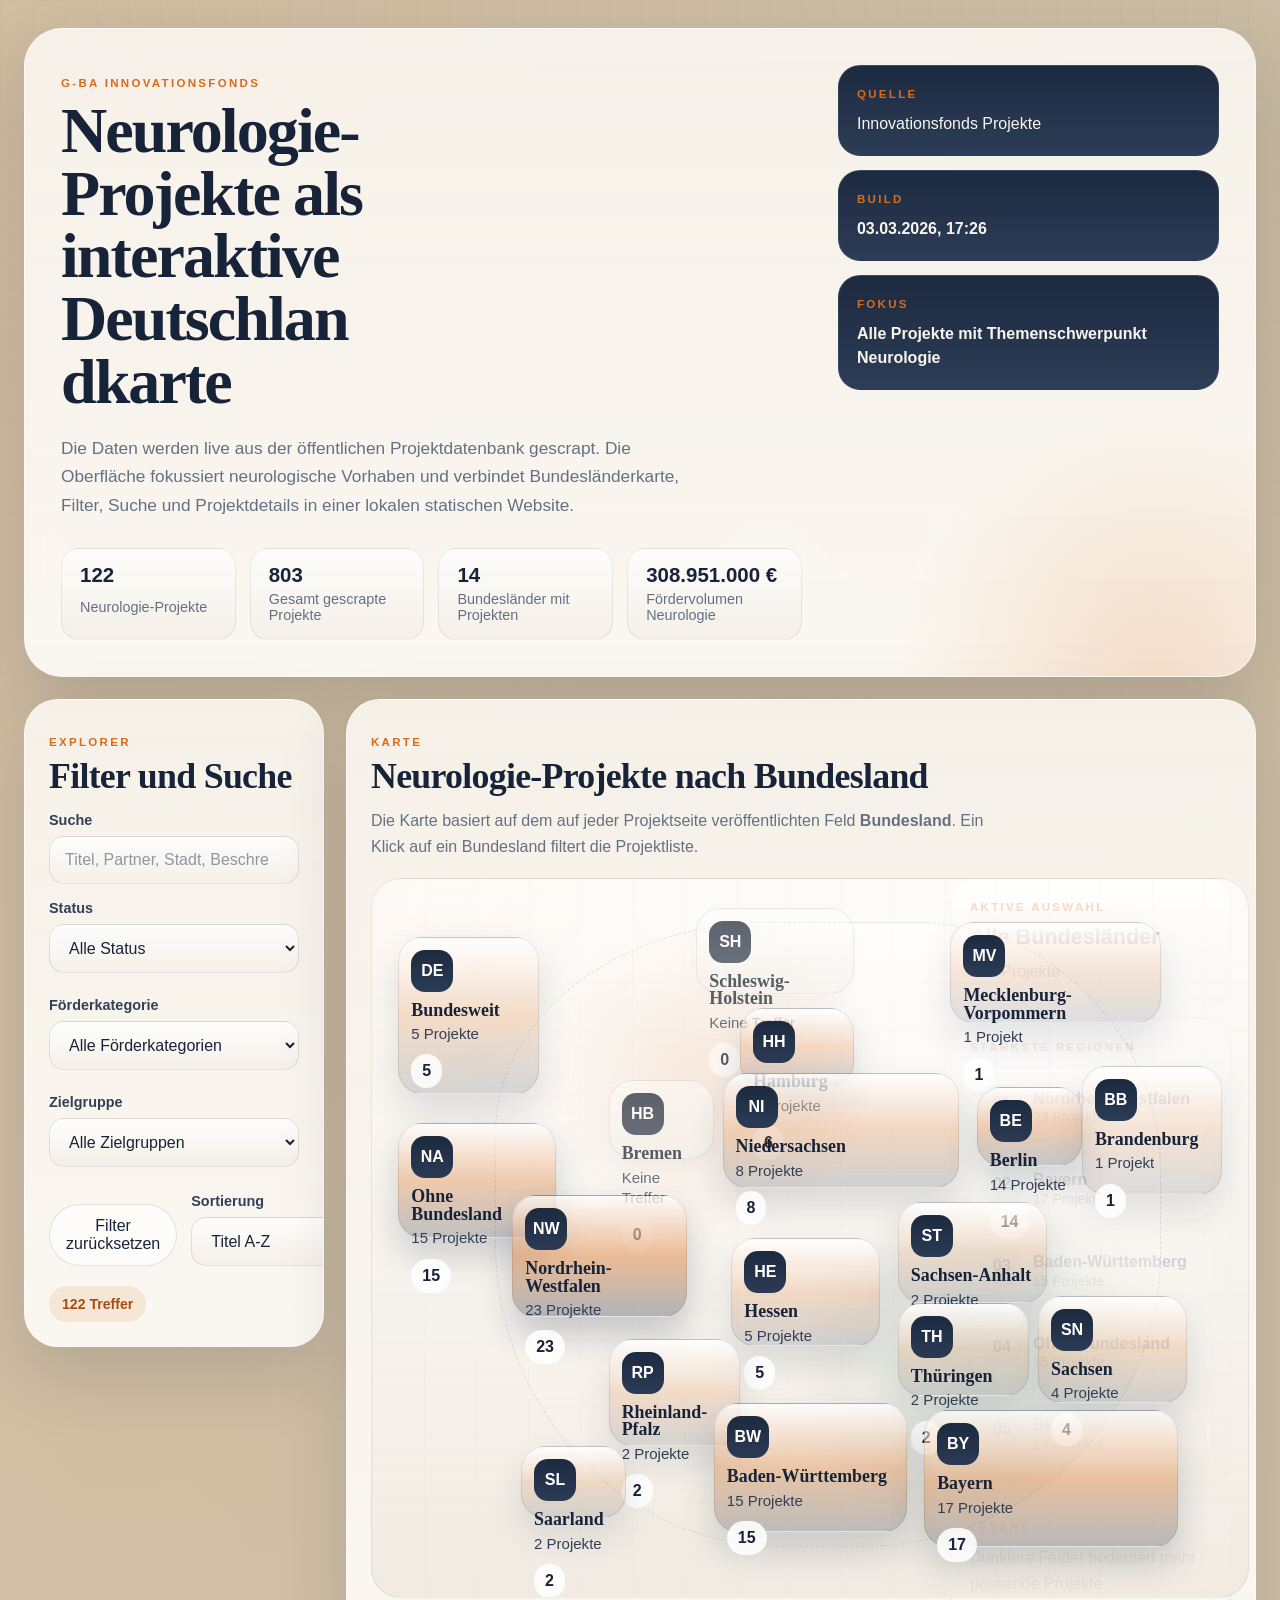
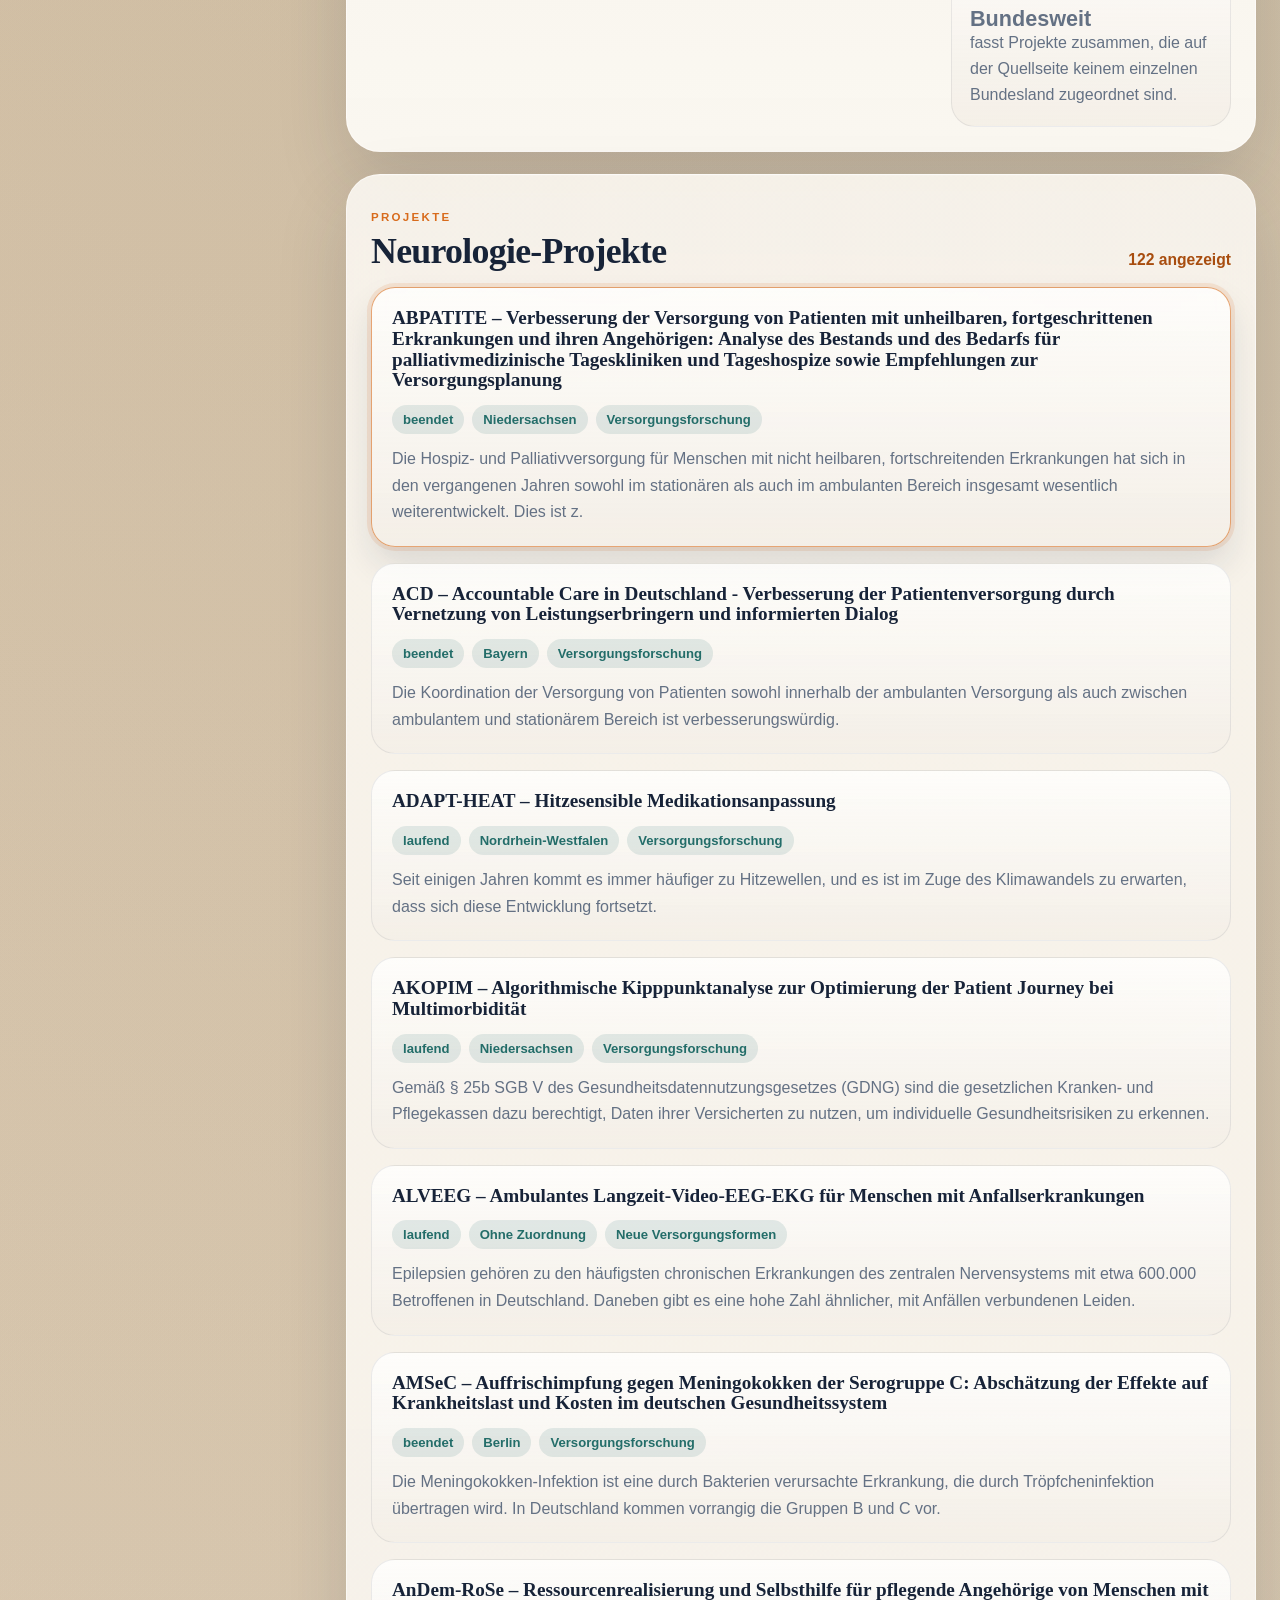
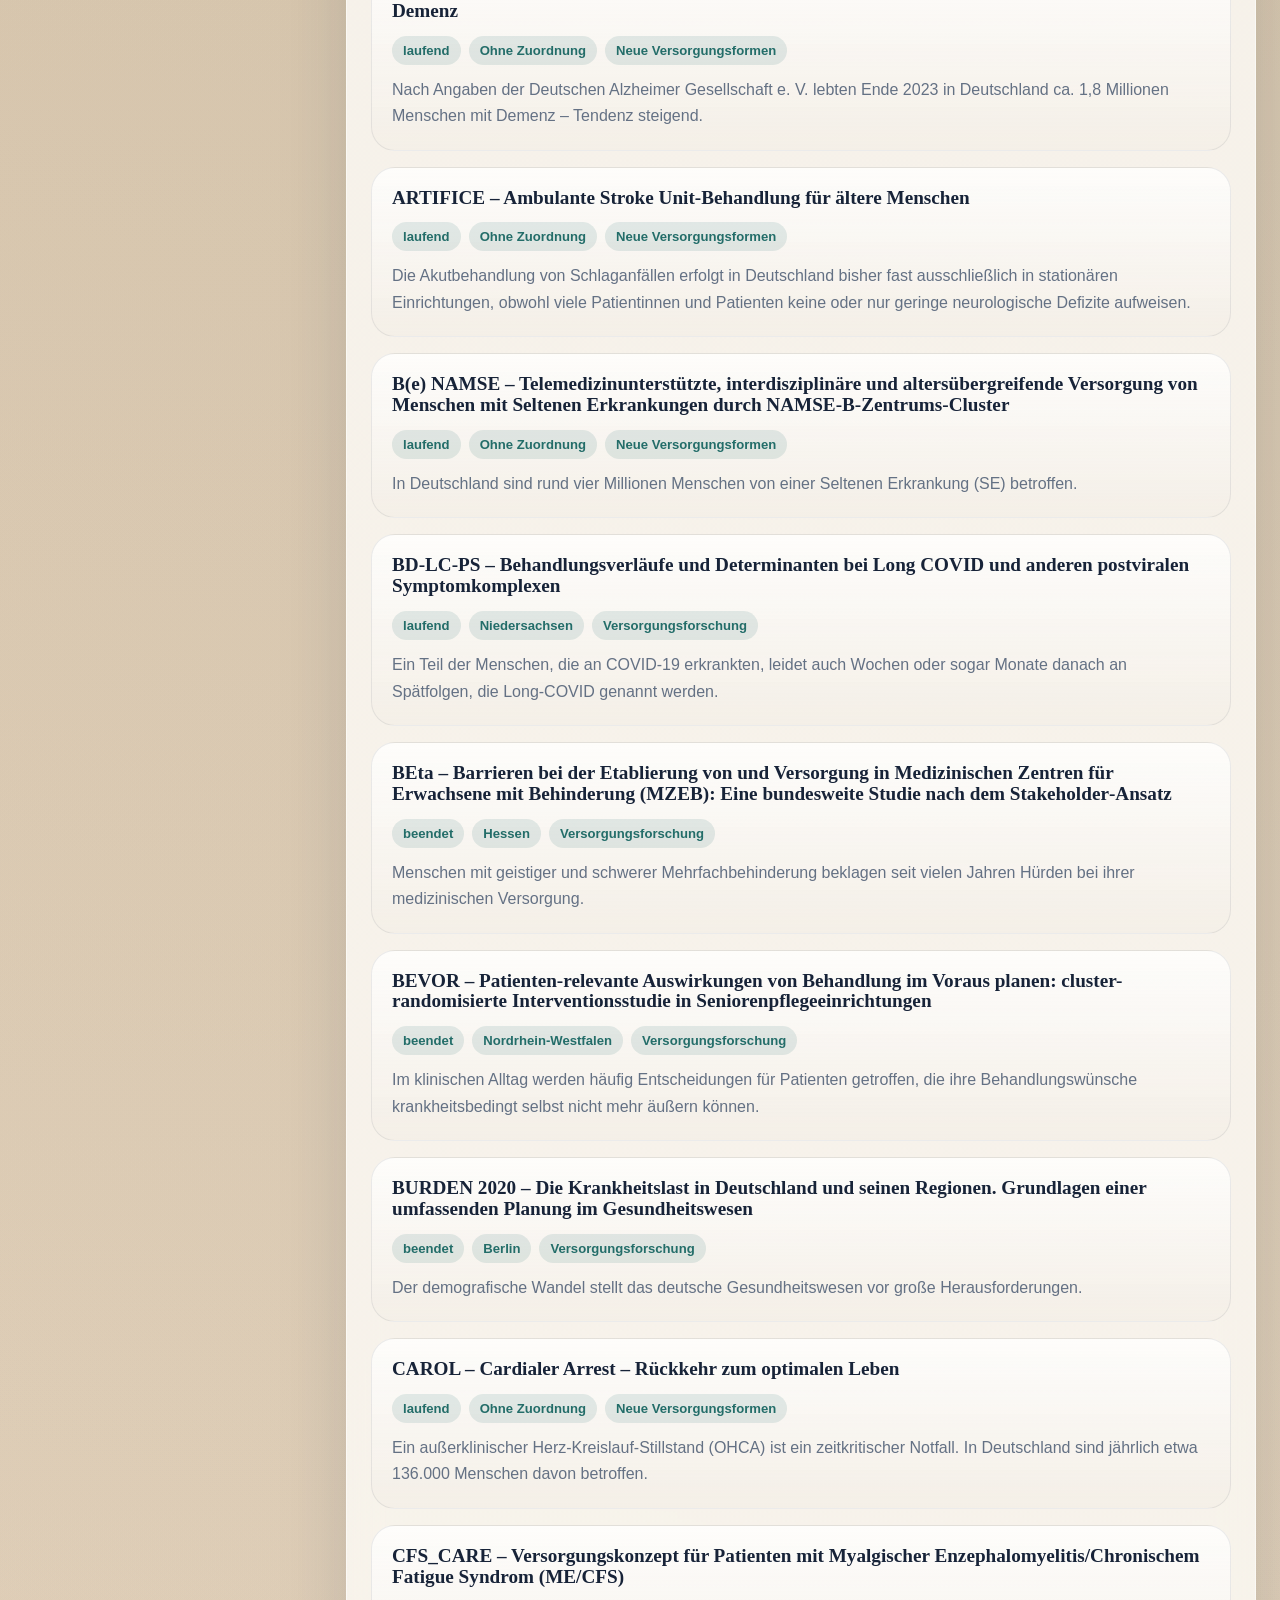
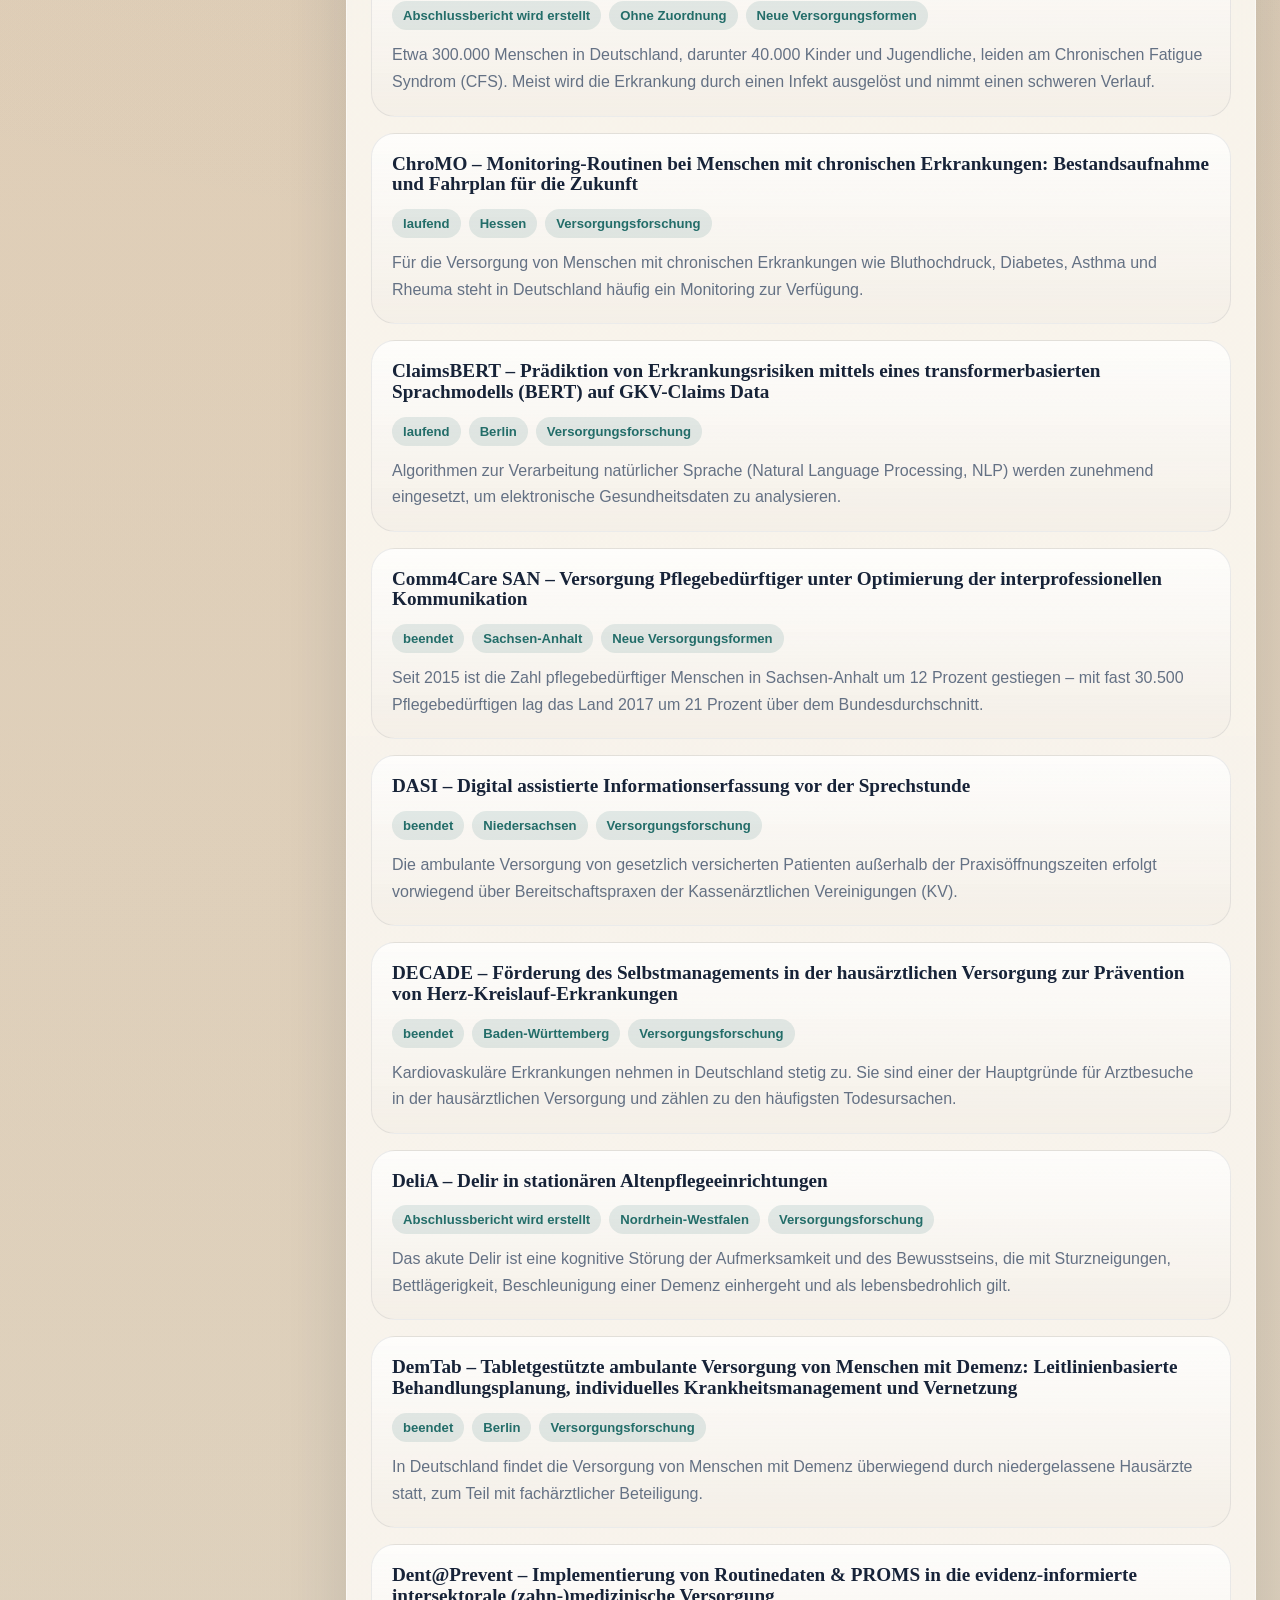
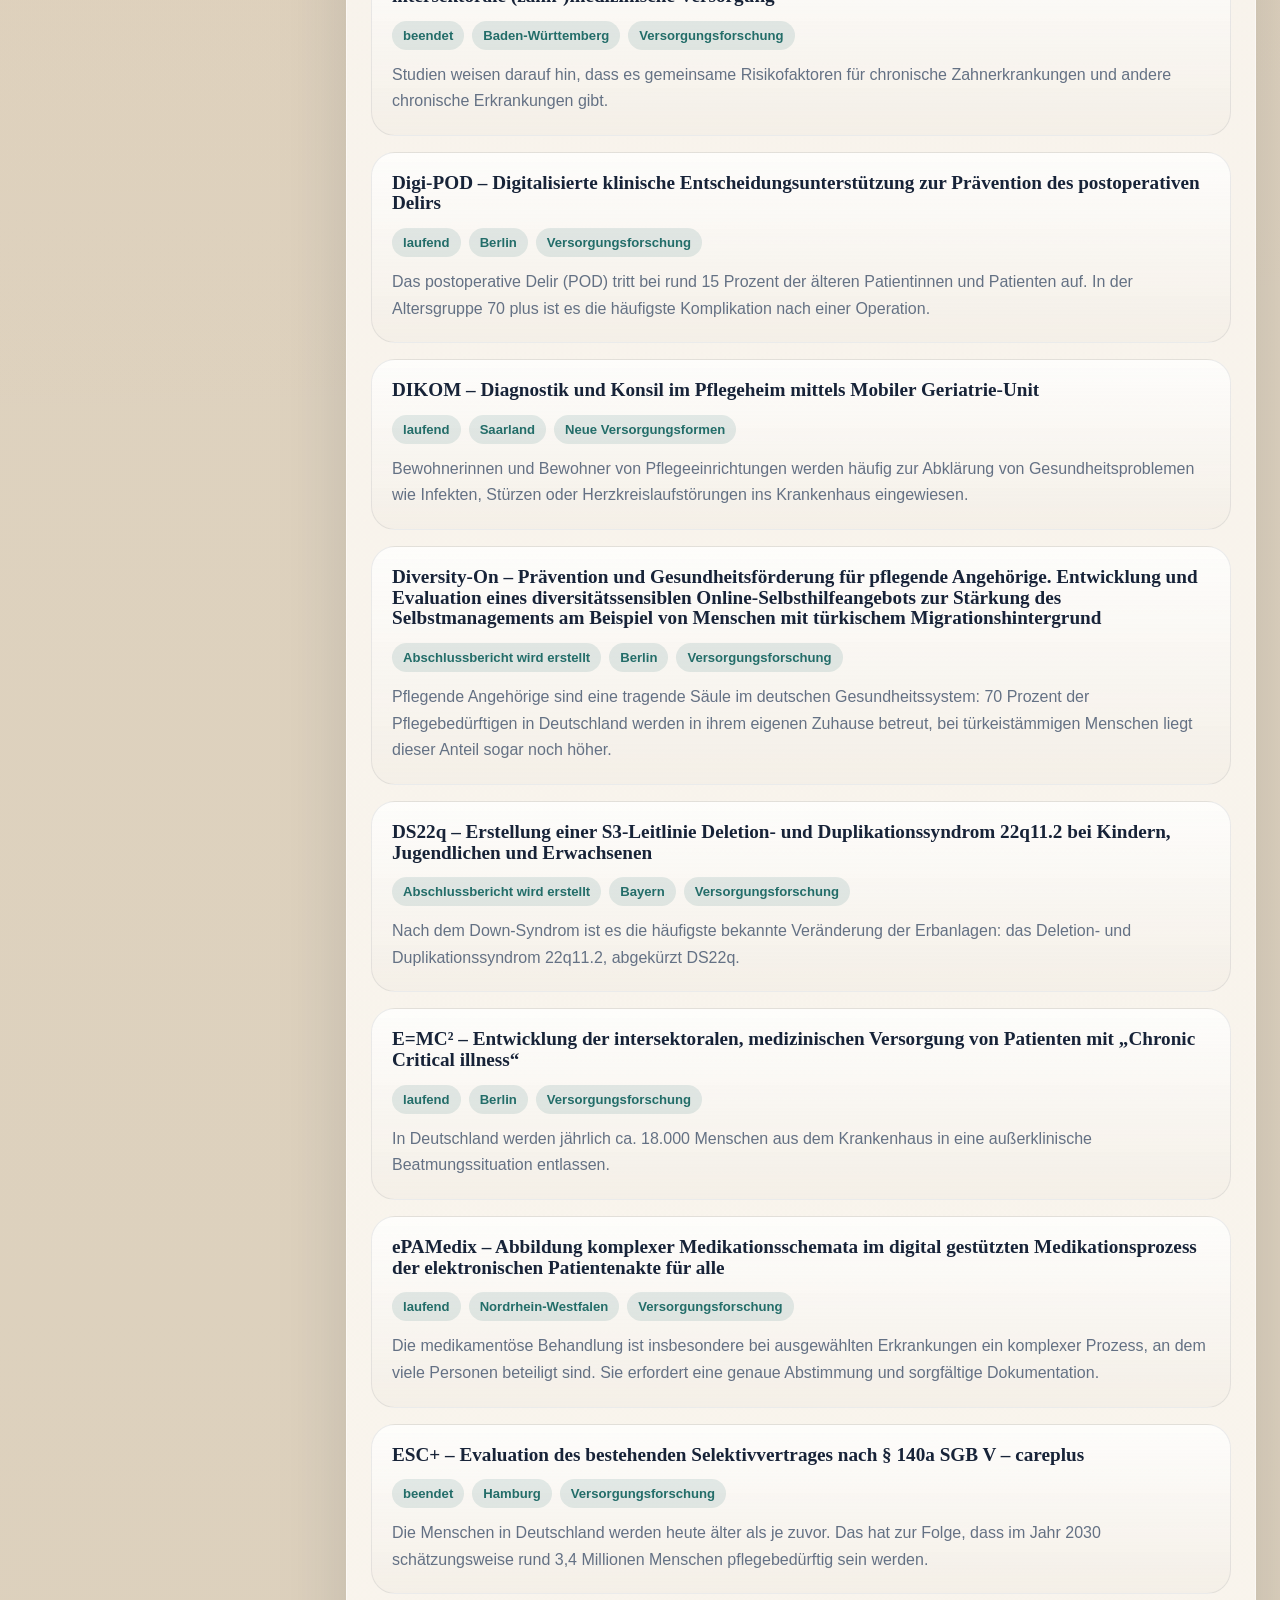
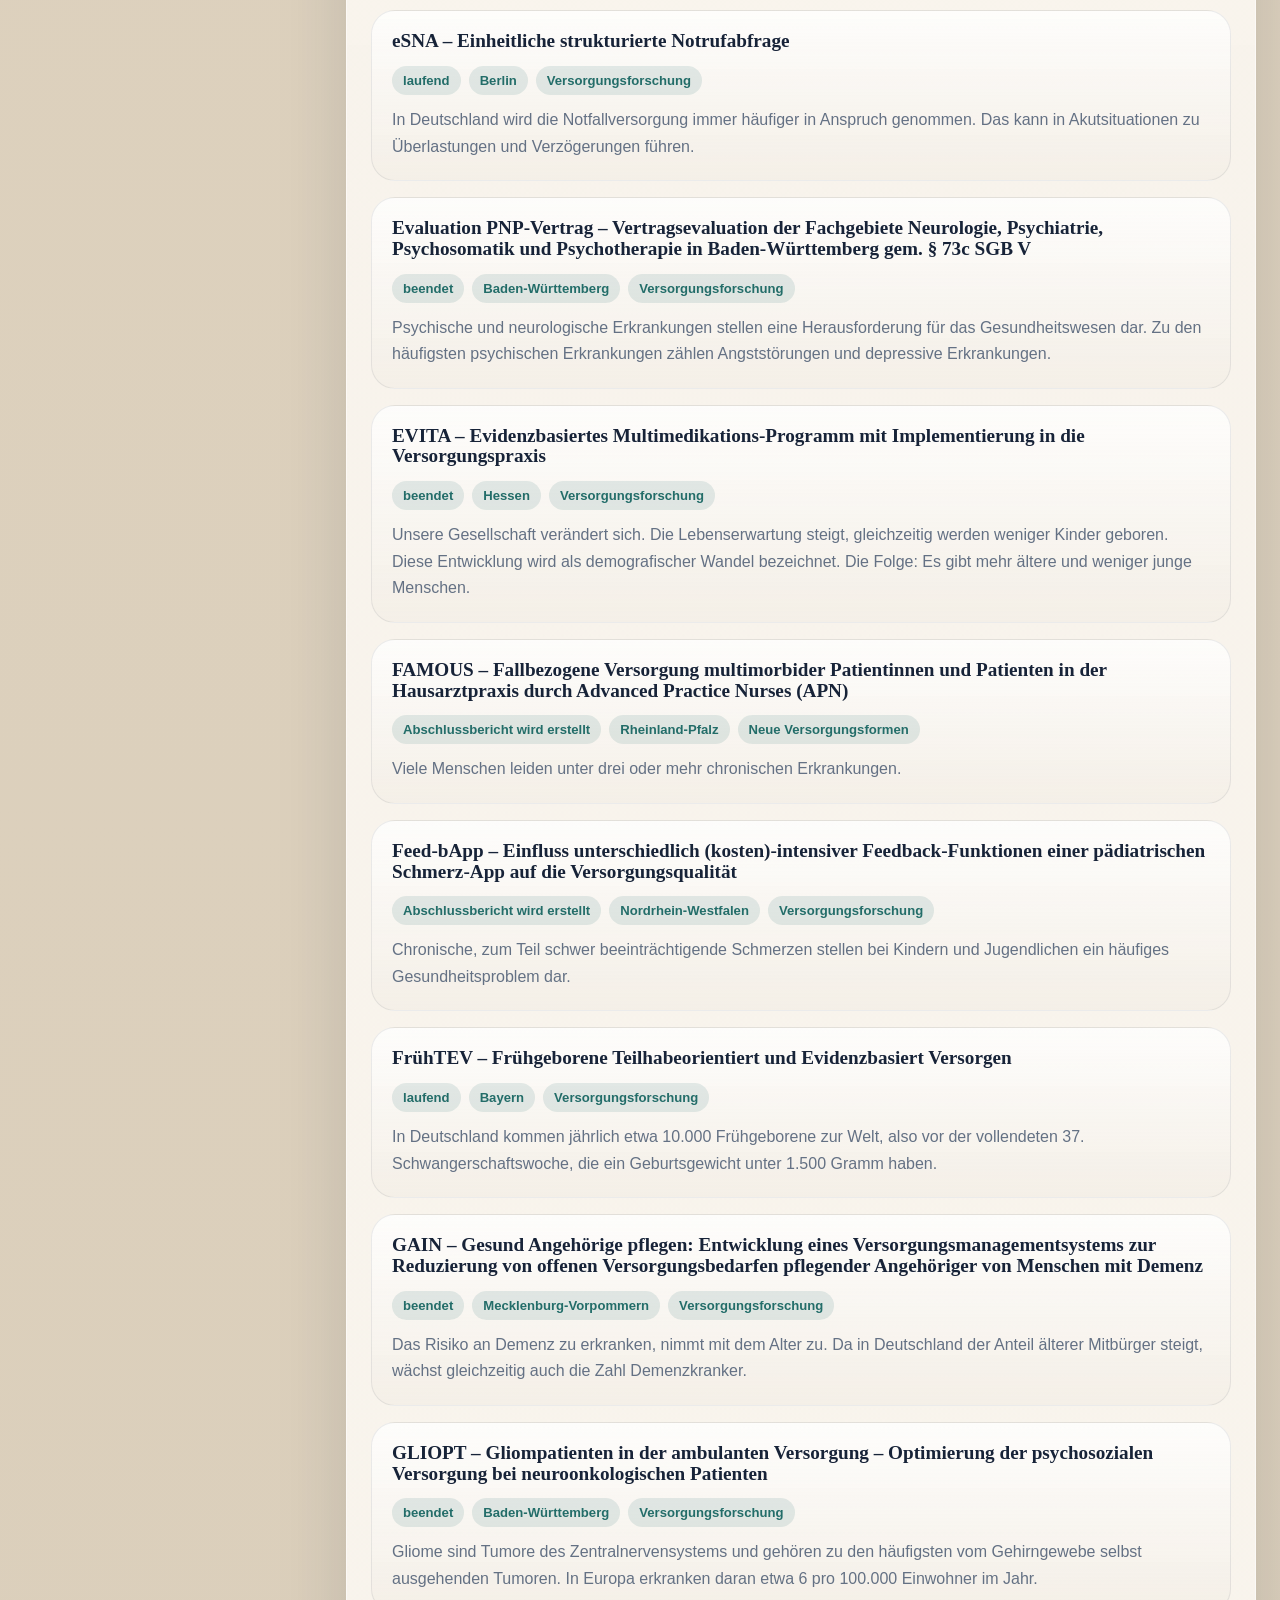
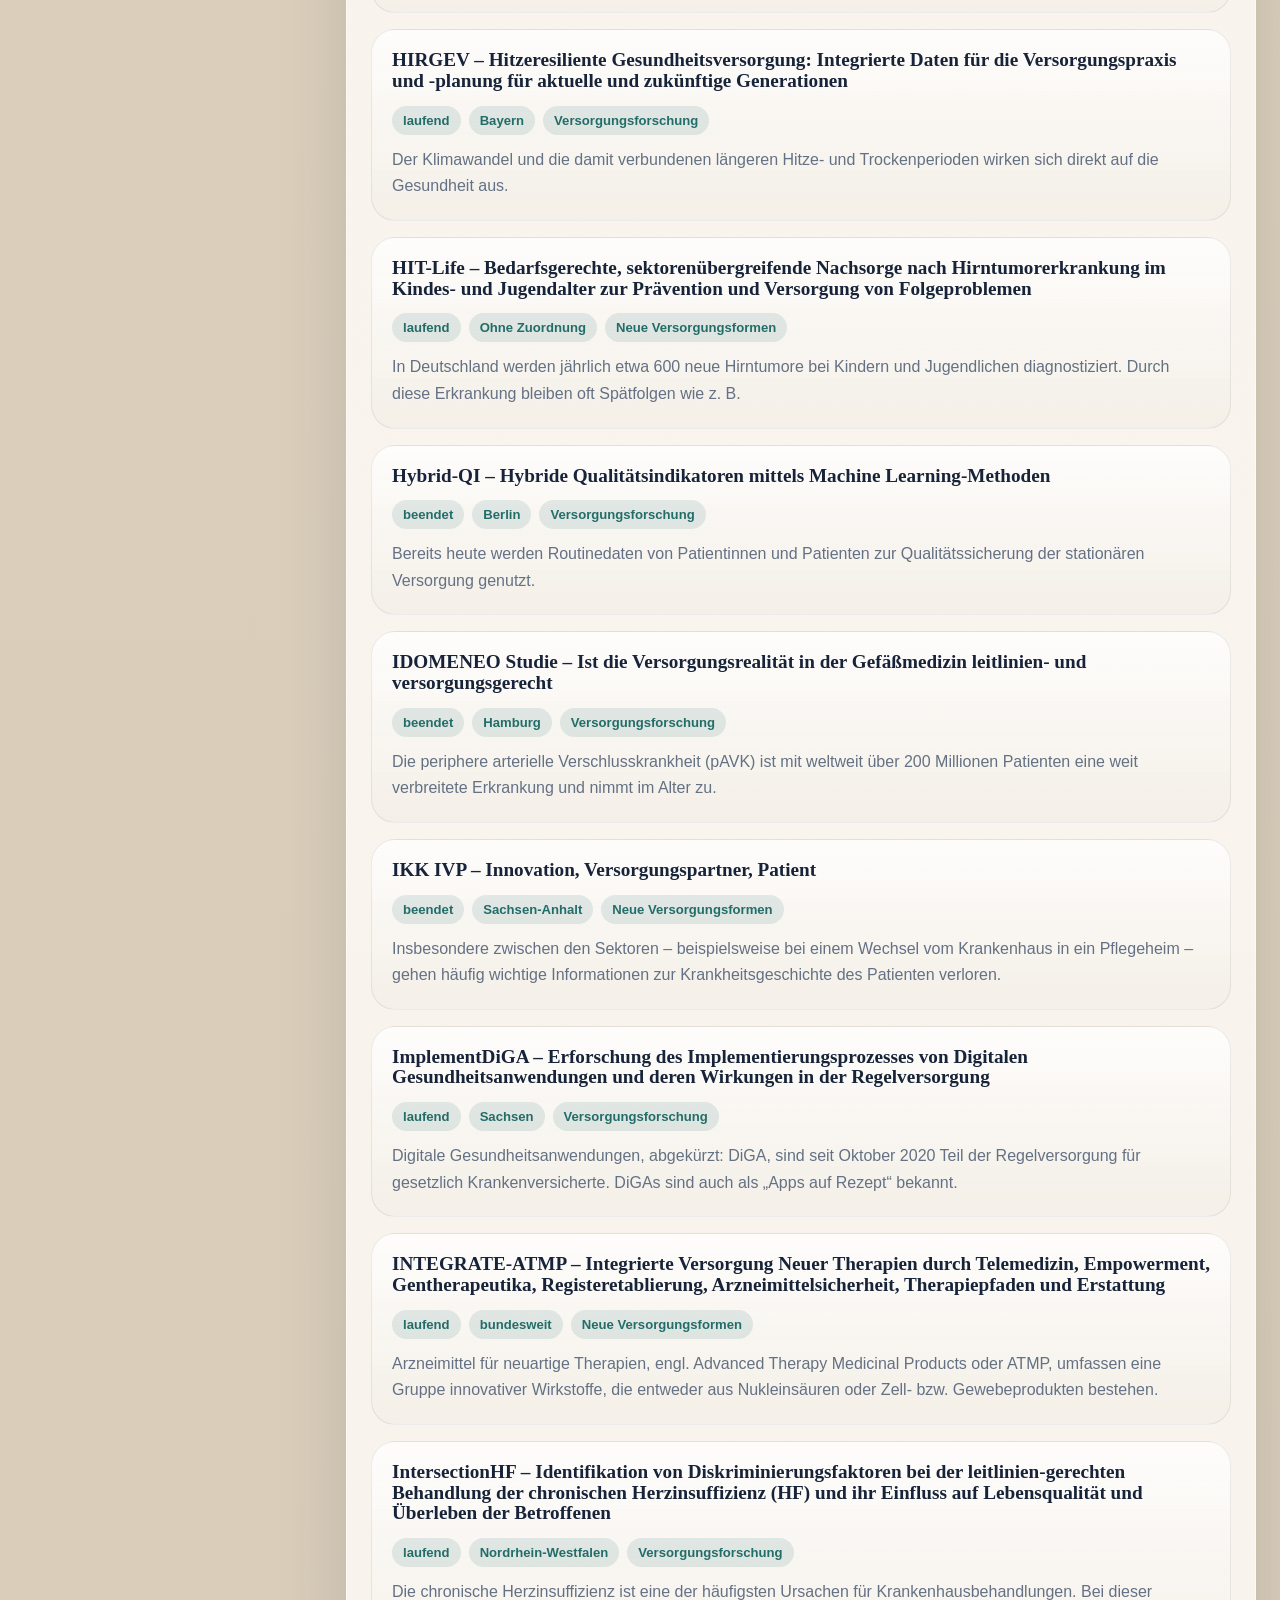
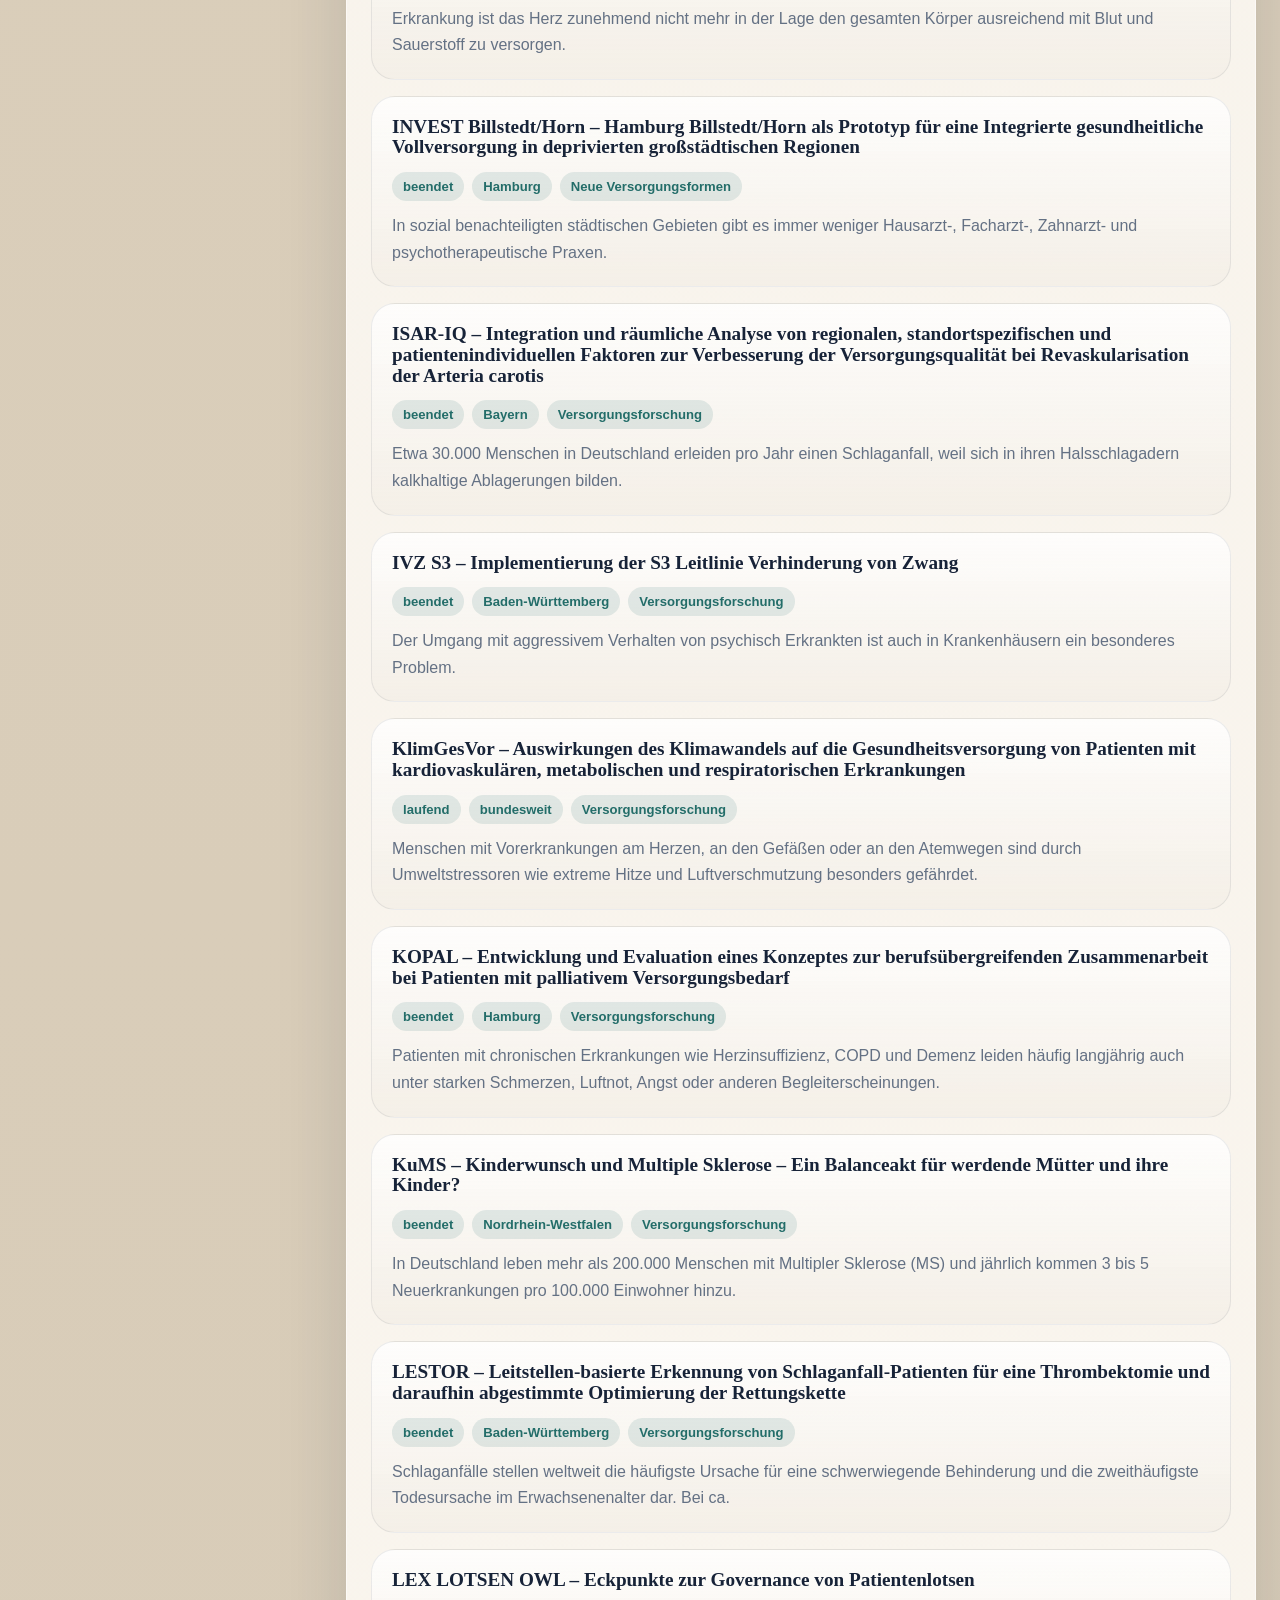
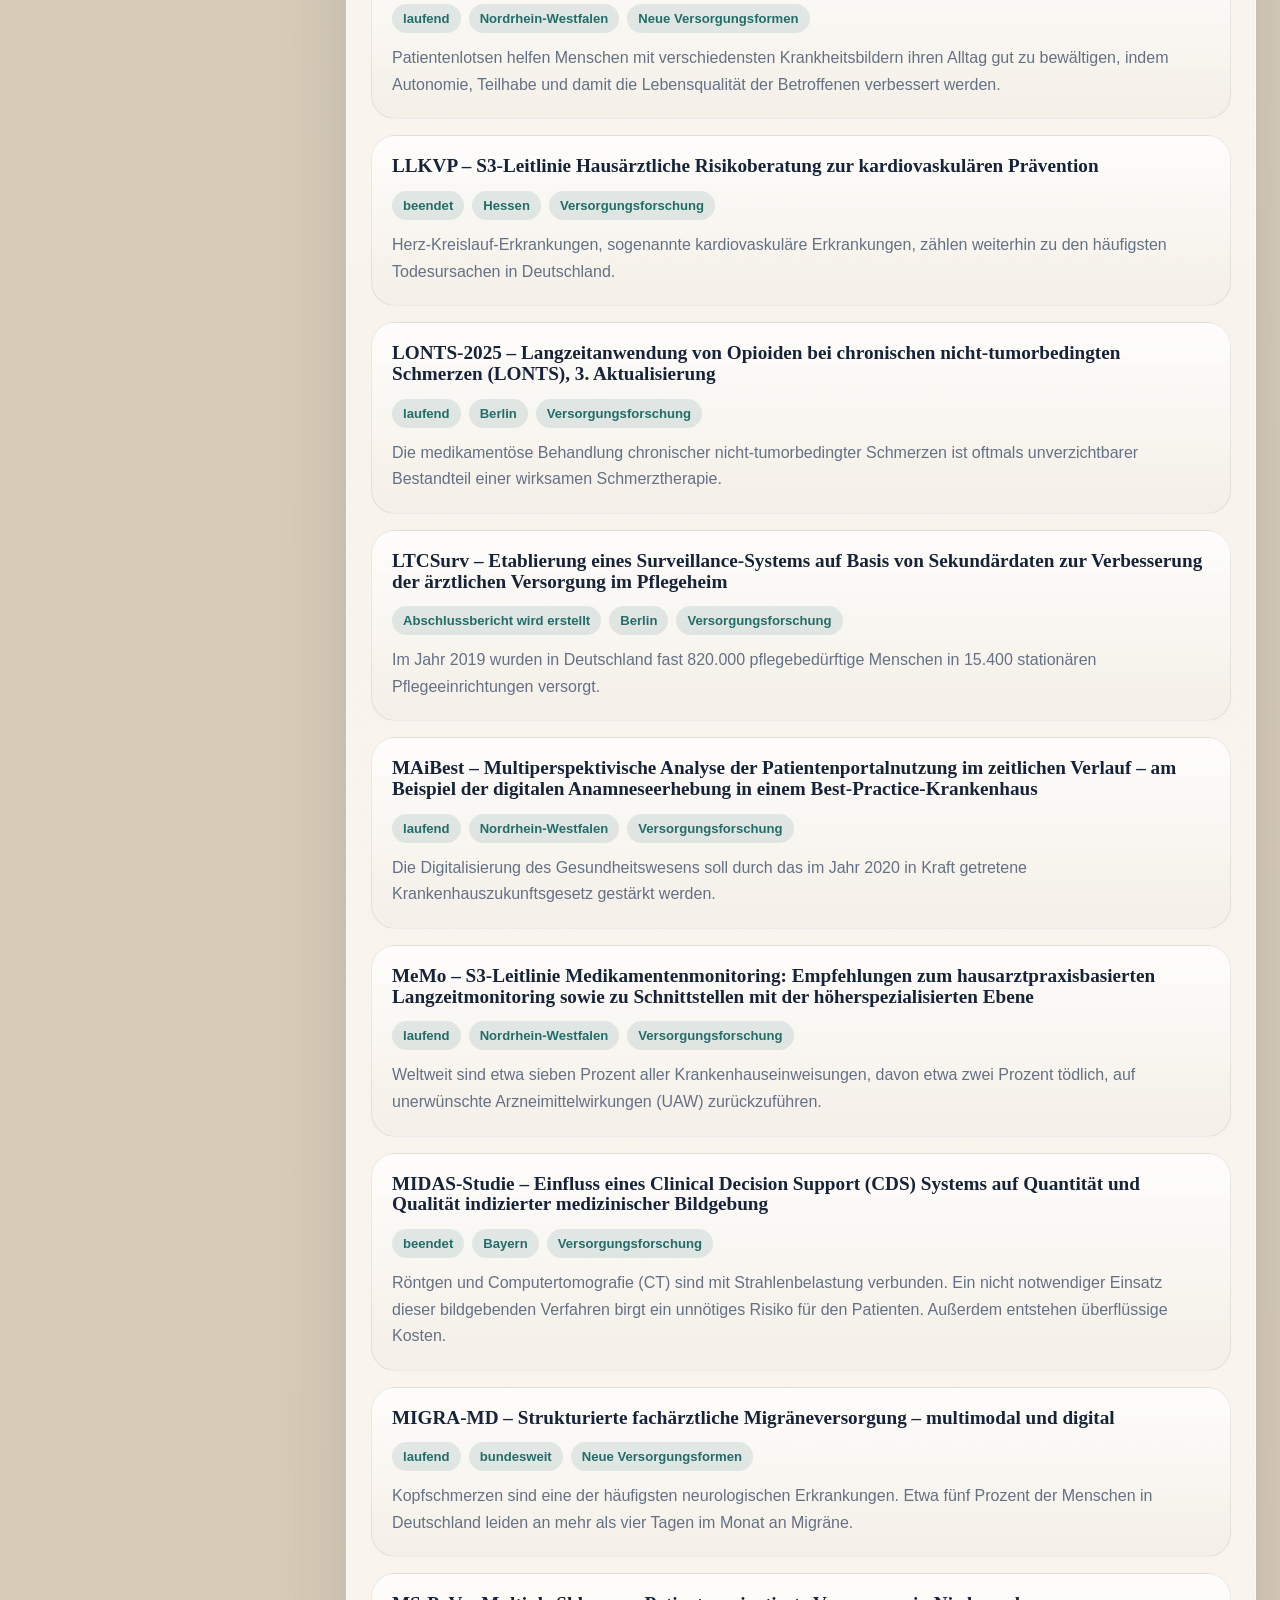
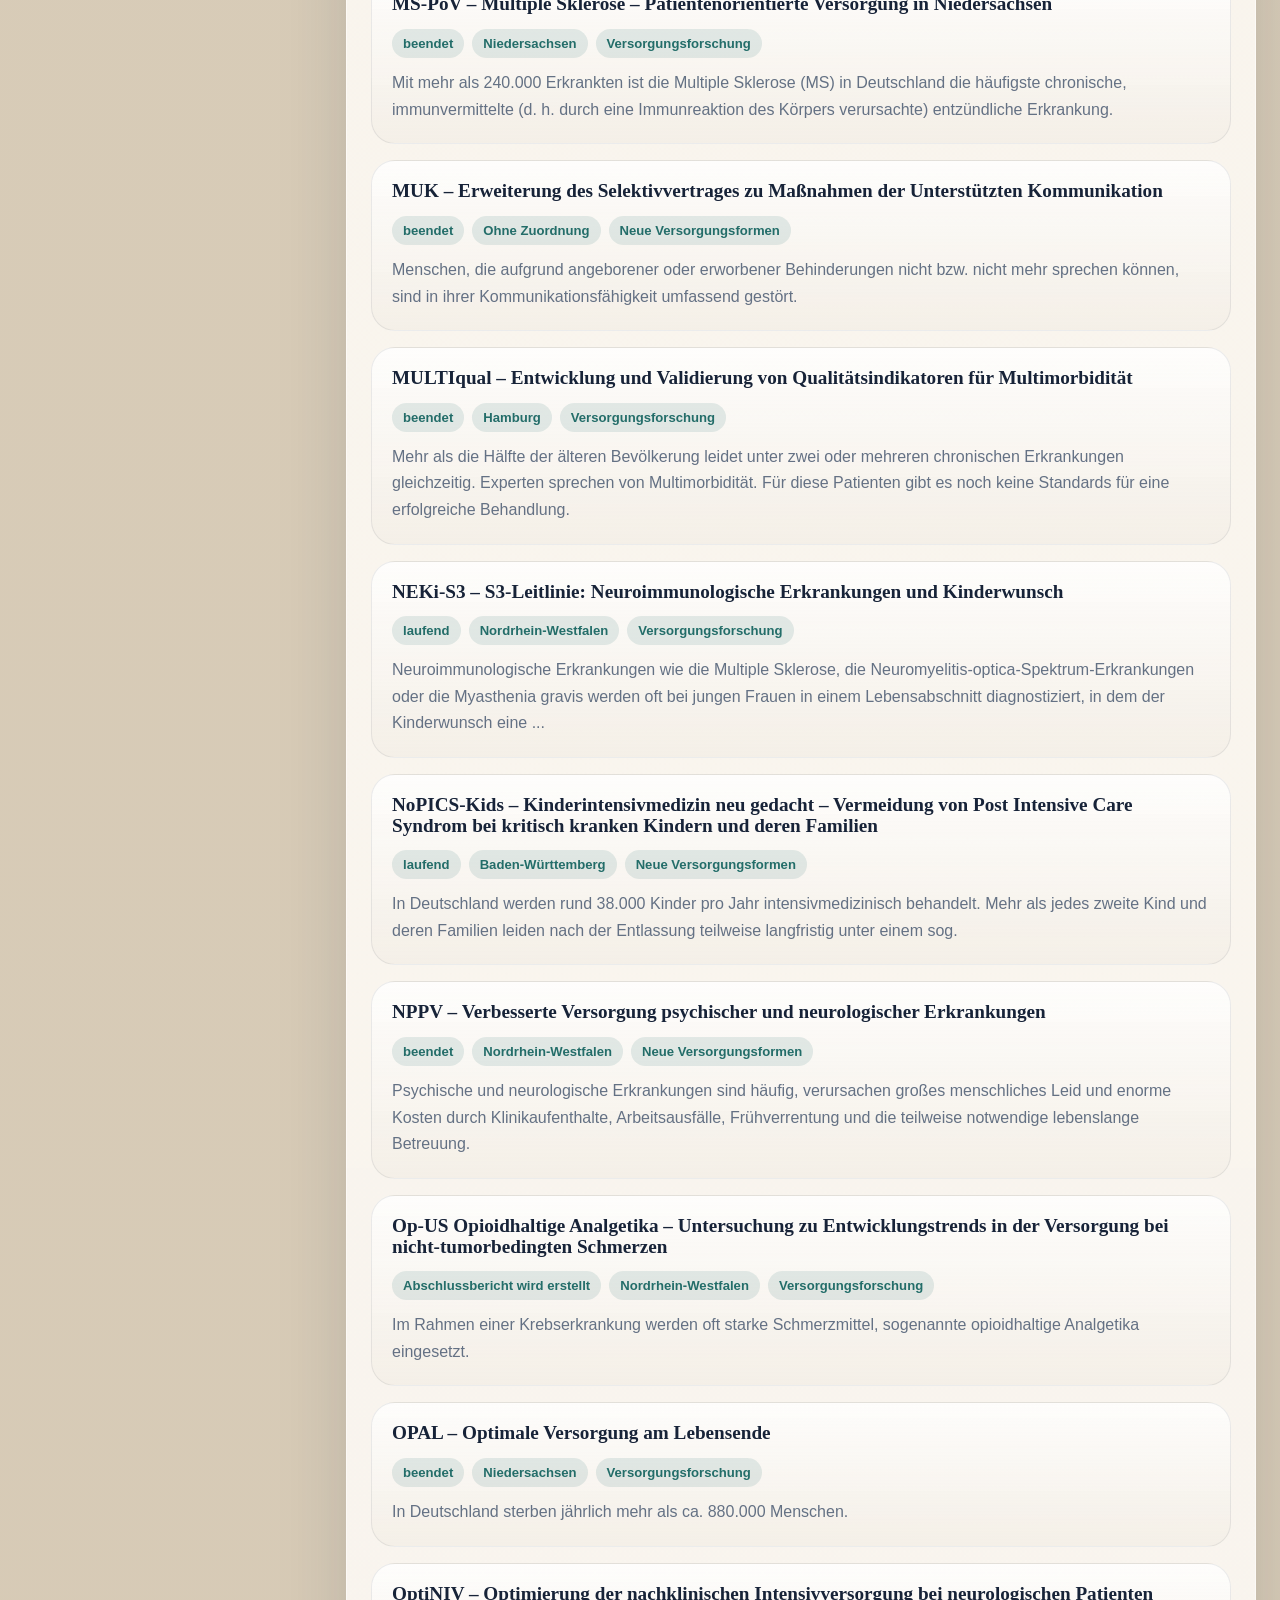
==== docs/index.html @ 9c6530cd "Switch deployment to branch-based GitHub Pages" ====
<!doctype html>
<html lang="de">
  <head>
    <meta charset="utf-8">
    <meta name="viewport" content="width=device-width, initial-scale=1">
    <title>Neurologie-Projekte im Innovationsfonds</title>
    <meta
      name="description"
      content="Interaktive Karte und Explorer für neurologische Projekte aus dem G-BA Innovationsfonds."
    >
    <link rel="stylesheet" href="./styles.css">
  </head>
  <body>
    <div class="page-shell">
      <header class="hero">
        <div class="hero-copy">
          <p class="eyebrow">G-BA Innovationsfonds</p>
          <h1>Neurologie-Projekte als interaktive Deutschlandkarte</h1>
          <p class="lede">
            Die Daten werden live aus der öffentlichen Projektdatenbank gescrapt. Die Oberfläche
            fokussiert neurologische Vorhaben und verbindet Bundesländerkarte, Filter, Suche und
            Projektdetails in einer lokalen statischen Website.
          </p>
          <div id="hero-stats" class="hero-stats"></div>
        </div>
        <div class="hero-panel">
          <div class="meta-card">
            <span class="meta-label">Quelle</span>
            <a id="source-link" href="https://innovationsfonds.g-ba.de/projekte/" target="_blank" rel="noreferrer">
              Innovationsfonds Projekte
            </a>
          </div>
          <div class="meta-card">
            <span class="meta-label">Build</span>
            <strong id="generated-at">Wird geladen ...</strong>
          </div>
          <div class="meta-card">
            <span class="meta-label">Fokus</span>
            <strong>Alle Projekte mit Themenschwerpunkt Neurologie</strong>
          </div>
        </div>
      </header>

      <main class="workspace">
        <section class="controls-panel card">
          <div class="section-heading">
            <p class="section-label">Explorer</p>
            <h2>Filter und Suche</h2>
          </div>

          <label class="field">
            <span>Suche</span>
            <input id="search-input" type="search" placeholder="Titel, Partner, Stadt, Beschreibung">
          </label>

          <div class="field-grid">
            <label class="field">
              <span>Status</span>
              <select id="status-filter"></select>
            </label>
            <label class="field">
              <span>Förderkategorie</span>
              <select id="funding-filter"></select>
            </label>
            <label class="field">
              <span>Zielgruppe</span>
              <select id="target-filter"></select>
            </label>
          </div>

          <div class="toolbar">
            <button id="reset-filters" class="ghost-button" type="button">Filter zurücksetzen</button>
            <label class="field compact">
              <span>Sortierung</span>
              <select id="sort-filter">
                <option value="title">Titel A-Z</option>
                <option value="funding">Fördersumme</option>
                <option value="recent">Neuere Laufzeit</option>
                <option value="status">Status</option>
              </select>
            </label>
          </div>

          <div id="selection-summary" class="selection-summary"></div>
        </section>

        <section class="map-panel card">
          <div class="section-heading">
            <p class="section-label">Karte</p>
            <h2>Neurologie-Projekte nach Bundesland</h2>
          </div>
          <p class="map-hint">
            Die Karte basiert auf dem auf jeder Projektseite veröffentlichten Feld
            <strong>Bundesland</strong>. Ein Klick auf ein Bundesland filtert die Projektliste.
          </p>
          <div class="map-shell">
            <div id="state-map" class="state-map" aria-label="Deutschlandkarte nach Bundesländern"></div>
            <aside class="map-sidebar">
              <div class="map-side-card">
                <span class="map-side-label">Aktive Auswahl</span>
                <strong id="map-active-label">Alle Bundesländer</strong>
                <p id="map-active-count" class="map-side-copy">122 Projekte</p>
              </div>
              <div class="map-side-card">
                <span class="map-side-label">Stärkste Regionen</span>
                <div id="map-top-states" class="map-top-states"></div>
              </div>
              <div class="map-side-card">
                <span class="map-side-label">Lesart</span>
                <p class="map-side-copy">
                  Dunklere Felder bedeuten mehr passende Projekte. <strong>Bundesweit</strong> fasst
                  Projekte zusammen, die auf der Quellseite keinem einzelnen Bundesland zugeordnet sind.
                </p>
              </div>
            </aside>
          </div>
        </section>

        <section class="list-panel card">
          <div class="section-heading section-heading-split">
            <div>
              <p class="section-label">Projekte</p>
              <h2 id="results-title">Neurologie-Projekte</h2>
            </div>
            <strong id="results-count" class="results-count"></strong>
          </div>
          <div id="project-list" class="project-list"></div>
        </section>

        <aside class="detail-panel card">
          <div class="section-heading">
            <p class="section-label">Detailansicht</p>
            <h2 id="detail-title">Projekt wählen</h2>
          </div>
          <div id="detail-body" class="detail-body">
            <p class="empty-state">
              Wählen Sie ein Projekt aus der Liste oder klicken Sie auf ein Bundesland in der Karte.
            </p>
          </div>
        </aside>
      </main>
    </div>

    <script src="./data.js"></script>
    <script src="./app.js"></script>
  </body>
</html>
---- docs/styles.css ----
:root {
  --bg: #d8ccb8;
  --bg-deep: #c7b79d;
  --paper: rgba(248, 244, 237, 0.94);
  --paper-strong: rgba(251, 248, 242, 0.98);
  --paper-muted: rgba(240, 234, 225, 0.92);
  --ink: #172338;
  --ink-soft: #314056;
  --muted: #647184;
  --line: rgba(23, 35, 56, 0.12);
  --accent: #d86b1c;
  --accent-deep: #a84d0f;
  --accent-soft: rgba(216, 107, 28, 0.14);
  --teal: #236d69;
  --teal-soft: rgba(35, 109, 105, 0.14);
  --navy: #18263c;
  --navy-soft: #243551;
  --shadow: 0 28px 70px rgba(23, 35, 56, 0.15);
  --radius-xl: 34px;
  --radius-lg: 24px;
  --radius-md: 18px;
  --heading-font: "Iowan Old Style", "Palatino Linotype", "Book Antiqua", Palatino, serif;
  --body-font: "Avenir Next", "Segoe UI", "Helvetica Neue", sans-serif;
}

* {
  box-sizing: border-box;
}

html {
  scroll-behavior: smooth;
}

body {
  margin: 0;
  min-height: 100vh;
  color: var(--ink);
  font-family: var(--body-font);
  background:
    radial-gradient(circle at top left, rgba(216, 107, 28, 0.18), transparent 24%),
    radial-gradient(circle at top right, rgba(35, 109, 105, 0.16), transparent 18%),
    linear-gradient(180deg, #e4d8c5 0%, var(--bg) 46%, #d2c4ae 100%);
}

body::before {
  content: "";
  position: fixed;
  inset: 0;
  pointer-events: none;
  background:
    linear-gradient(rgba(255, 255, 255, 0.1), transparent 18%),
    linear-gradient(90deg, rgba(23, 35, 56, 0.03) 1px, transparent 1px),
    linear-gradient(rgba(23, 35, 56, 0.03) 1px, transparent 1px);
  background-size: auto, 32px 32px, 32px 32px;
  mask-image: linear-gradient(180deg, rgba(0, 0, 0, 0.5), transparent 92%);
}

a {
  color: inherit;
}

.page-shell {
  position: relative;
  width: min(1600px, calc(100% - 48px));
  margin: 0 auto;
  padding: 28px 0 48px;
}

.hero,
.card {
  position: relative;
  overflow: hidden;
  border: 1px solid rgba(255, 255, 255, 0.48);
  background: linear-gradient(180deg, var(--paper) 0%, var(--paper-strong) 100%);
  box-shadow: var(--shadow);
  backdrop-filter: blur(16px);
}

.hero {
  display: grid;
  grid-template-columns: minmax(0, 1.4fr) minmax(320px, 0.72fr);
  gap: 36px;
  padding: 36px;
  border-radius: 38px;
  animation: rise 0.65s ease both;
}

.hero::before {
  content: "";
  position: absolute;
  inset: auto -14% -42% auto;
  width: 540px;
  height: 540px;
  border-radius: 50%;
  background: radial-gradient(circle, rgba(216, 107, 28, 0.18), transparent 68%);
  pointer-events: none;
}

.hero-copy {
  position: relative;
  z-index: 1;
}

.hero-panel {
  position: relative;
  z-index: 1;
  display: grid;
  gap: 14px;
  align-content: start;
}

.eyebrow,
.section-label,
.meta-label,
.map-side-label {
  text-transform: uppercase;
  letter-spacing: 0.2em;
  font-size: 0.72rem;
  font-weight: 800;
  color: var(--accent);
}

.hero h1,
.section-heading h2,
#detail-title,
.project-card h3,
.state-name {
  margin: 0;
  font-family: var(--heading-font);
  font-weight: 700;
  line-height: 0.98;
  hyphens: auto;
  overflow-wrap: anywhere;
}

.hero h1 {
  max-width: 10ch;
  font-size: clamp(3rem, 5vw, 6.2rem);
  letter-spacing: -0.03em;
}

.lede {
  max-width: 68ch;
  margin: 20px 0 0;
  color: var(--muted);
  font-size: 1.08rem;
  line-height: 1.66;
}

.hero-stats {
  display: grid;
  grid-template-columns: repeat(4, minmax(0, 1fr));
  gap: 14px;
  margin-top: 28px;
  max-width: 920px;
}

.stat-chip {
  display: grid;
  gap: 6px;
  padding: 16px 18px;
  border-radius: 18px;
  border: 1px solid rgba(23, 35, 56, 0.08);
  background: linear-gradient(180deg, rgba(255, 255, 255, 0.72), rgba(244, 239, 231, 0.96));
}

.stat-chip strong {
  font-size: clamp(1.28rem, 1.6vw, 1.75rem);
  line-height: 1;
}

.stat-chip span {
  color: var(--muted);
  font-size: 0.9rem;
}

.meta-card {
  padding: 18px 18px 20px;
  border-radius: 22px;
  background: linear-gradient(180deg, rgba(24, 38, 60, 0.98), rgba(36, 53, 81, 0.96));
  color: #f7f5ef;
  border: 1px solid rgba(255, 255, 255, 0.08);
}

.meta-card a,
.meta-card strong {
  display: block;
  margin-top: 10px;
  color: inherit;
  line-height: 1.45;
  text-decoration: none;
}

.workspace {
  display: grid;
  grid-template-columns: 320px minmax(0, 1.16fr) minmax(360px, 0.96fr);
  gap: 22px;
  align-items: start;
  margin-top: 22px;
}

.workspace > * {
  min-width: 0;
}

.card {
  padding: 24px;
  border-radius: var(--radius-xl);
  animation: rise 0.8s ease both;
}

.controls-panel {
  position: sticky;
  top: 18px;
}

.map-panel {
  grid-column: 2 / -1;
}

.list-panel {
  grid-column: 2;
}

.detail-panel {
  grid-column: 3;
  position: sticky;
  top: 18px;
  max-height: calc(100vh - 36px);
  overflow: auto;
}

.section-heading {
  margin-bottom: 18px;
}

.section-heading h2,
#detail-title {
  font-size: clamp(2rem, 2.8vw, 3.3rem);
  letter-spacing: -0.02em;
}

.section-heading-split {
  display: flex;
  align-items: end;
  justify-content: space-between;
  gap: 16px;
}

.field {
  display: grid;
  gap: 8px;
  margin-bottom: 16px;
}

.field span {
  color: var(--ink-soft);
  font-size: 0.9rem;
  font-weight: 700;
}

.field-grid {
  display: grid;
  grid-template-columns: 1fr;
  gap: 8px;
}

input,
select,
button {
  font: inherit;
}

input,
select {
  width: 100%;
  padding: 14px 15px;
  border-radius: 15px;
  border: 1px solid var(--line);
  background: linear-gradient(180deg, rgba(255, 255, 255, 0.84), rgba(244, 239, 231, 0.92));
  color: var(--ink);
  transition: border-color 0.2s ease, transform 0.2s ease, box-shadow 0.2s ease;
}

input::placeholder {
  color: rgba(100, 113, 132, 0.72);
}

input:focus,
select:focus,
button:focus-visible {
  outline: none;
  border-color: rgba(216, 107, 28, 0.75);
  box-shadow: 0 0 0 4px rgba(216, 107, 28, 0.16);
}

.toolbar {
  display: flex;
  gap: 14px;
  align-items: end;
  justify-content: space-between;
  margin-top: 10px;
}

.compact {
  margin-bottom: 0;
  min-width: 150px;
}

.ghost-button {
  border: 1px solid rgba(23, 35, 56, 0.12);
  background: rgba(255, 255, 255, 0.65);
  color: var(--ink);
  padding: 12px 16px;
  border-radius: 999px;
  cursor: pointer;
  transition: transform 0.2s ease, background 0.2s ease, border-color 0.2s ease;
}

.ghost-button:hover {
  transform: translateY(-1px);
  background: #fff;
  border-color: rgba(216, 107, 28, 0.35);
}

.selection-summary {
  display: flex;
  flex-wrap: wrap;
  gap: 10px;
  margin-top: 20px;
}

.pill {
  display: inline-flex;
  align-items: center;
  gap: 8px;
  padding: 10px 13px;
  border-radius: 999px;
  background: rgba(216, 107, 28, 0.12);
  color: var(--accent-deep);
  font-size: 0.88rem;
  font-weight: 800;
}

.map-hint {
  max-width: 70ch;
  margin: -4px 0 18px;
  color: var(--muted);
  line-height: 1.62;
}

.map-shell {
  display: grid;
  grid-template-columns: minmax(0, 1fr) 280px;
  gap: 22px;
  align-items: start;
}

.state-map {
  position: relative;
  min-height: 720px;
  aspect-ratio: 1.22;
  border-radius: 30px;
  border: 1px solid rgba(23, 35, 56, 0.08);
  background:
    linear-gradient(180deg, rgba(255, 255, 255, 0.74), rgba(240, 234, 225, 0.92)),
    radial-gradient(circle at top left, rgba(216, 107, 28, 0.08), transparent 28%);
  overflow: hidden;
}

.state-map::before {
  content: "";
  position: absolute;
  inset: 6% 10% 7% 14%;
  border-radius: 41% 37% 45% 43% / 34% 40% 47% 49%;
  border: 1px dashed rgba(23, 35, 56, 0.12);
  background:
    radial-gradient(circle at 31% 24%, rgba(216, 107, 28, 0.12), transparent 26%),
    radial-gradient(circle at 73% 72%, rgba(35, 109, 105, 0.12), transparent 29%),
    linear-gradient(180deg, rgba(255, 255, 255, 0.46), rgba(246, 238, 228, 0.2));
}

.state-map::after {
  content: "";
  position: absolute;
  inset: 0;
  background-image:
    linear-gradient(rgba(23, 35, 56, 0.035) 1px, transparent 1px),
    linear-gradient(90deg, rgba(23, 35, 56, 0.035) 1px, transparent 1px);
  background-size: 52px 52px;
  opacity: 0.28;
  pointer-events: none;
}

.state-tile {
  position: absolute;
  z-index: 1;
  display: grid;
  grid-template-rows: auto 1fr auto;
  gap: 10px;
  padding: 12px;
  border-radius: 24px;
  border: 1px solid rgba(23, 35, 56, 0.1);
  color: var(--ink);
  cursor: pointer;
  text-align: left;
  transition:
    transform 0.22s ease,
    border-color 0.22s ease,
    box-shadow 0.22s ease,
    filter 0.22s ease;
}

.state-tile:hover {
  transform: translateY(-3px);
}

.state-tile.active {
  border-color: rgba(216, 107, 28, 0.75);
  box-shadow:
    0 22px 36px rgba(23, 35, 56, 0.18),
    0 0 0 4px rgba(216, 107, 28, 0.16) !important;
  transform: translateY(-4px) scale(1.01);
}

.state-tile.empty {
  filter: saturate(0.7);
  opacity: 0.72;
}

.state-code {
  display: inline-flex;
  align-items: center;
  justify-content: center;
  width: 42px;
  height: 42px;
  border-radius: 14px;
  background: linear-gradient(180deg, rgba(24, 38, 60, 0.98), rgba(36, 53, 81, 0.96));
  color: #fff;
  font-weight: 800;
  font-size: 1rem;
}

.state-copy {
  display: grid;
  align-content: end;
  gap: 5px;
}

.state-name {
  font-size: clamp(1rem, 1.4vw, 1.32rem);
}

.state-count {
  color: var(--ink-soft);
  font-size: 0.94rem;
  line-height: 1.35;
}

.count-burst {
  width: fit-content;
  padding: 8px 11px;
  border-radius: 999px;
  background: rgba(255, 255, 255, 0.88);
  font-weight: 900;
  color: var(--ink);
}

.map-sidebar {
  display: grid;
  gap: 14px;
}

.map-side-card {
  padding: 18px;
  border-radius: 24px;
  border: 1px solid rgba(23, 35, 56, 0.08);
  background: linear-gradient(180deg, rgba(255, 255, 255, 0.74), rgba(244, 239, 231, 0.94));
}

.map-side-card strong {
  display: block;
  margin-top: 10px;
  font-size: 1.35rem;
  line-height: 1.1;
}

.map-side-copy {
  margin: 10px 0 0;
  color: var(--muted);
  line-height: 1.62;
}

.map-top-states {
  display: grid;
  gap: 10px;
  margin-top: 12px;
}

.map-top-state {
  display: grid;
  grid-template-columns: auto 1fr;
  gap: 12px;
  align-items: center;
  width: 100%;
  padding: 12px;
  border: 1px solid rgba(23, 35, 56, 0.08);
  border-radius: 18px;
  background: rgba(255, 255, 255, 0.62);
  cursor: pointer;
  color: inherit;
  text-align: left;
  transition: transform 0.2s ease, border-color 0.2s ease, background 0.2s ease;
}

.map-top-state:hover {
  transform: translateY(-1px);
  background: rgba(255, 255, 255, 0.88);
}

.map-top-state.active {
  border-color: rgba(216, 107, 28, 0.55);
  background: rgba(216, 107, 28, 0.12);
}

.map-top-rank {
  display: inline-flex;
  align-items: center;
  justify-content: center;
  width: 38px;
  height: 38px;
  border-radius: 12px;
  background: rgba(24, 38, 60, 0.08);
  color: var(--ink);
  font-weight: 900;
}

.map-top-copy {
  display: grid;
  gap: 2px;
}

.map-top-copy strong {
  font-size: 1rem;
}

.map-top-copy small {
  color: var(--muted);
  font-size: 0.88rem;
}

.results-count {
  color: var(--accent-deep);
  font-size: 0.98rem;
  font-weight: 800;
}

.project-list {
  display: grid;
  gap: 16px;
}

.project-card {
  min-width: 0;
  padding: 20px;
  border-radius: 24px;
  border: 1px solid rgba(23, 35, 56, 0.08);
  background: linear-gradient(180deg, rgba(255, 255, 255, 0.78), rgba(244, 239, 231, 0.98));
  cursor: pointer;
  transition: transform 0.2s ease, border-color 0.2s ease, box-shadow 0.2s ease;
}

.project-card:hover {
  transform: translateY(-2px);
  box-shadow: 0 16px 30px rgba(23, 35, 56, 0.1);
}

.project-card.active {
  border-color: rgba(216, 107, 28, 0.6);
  box-shadow:
    0 18px 34px rgba(23, 35, 56, 0.12),
    0 0 0 4px rgba(216, 107, 28, 0.12);
}

.project-card h3 {
  font-size: clamp(1.2rem, 1.5vw, 1.5rem);
  line-height: 1.08;
}

.project-meta,
.detail-meta {
  display: flex;
  flex-wrap: wrap;
  gap: 8px;
  margin: 14px 0 12px;
}

.meta-pill {
  padding: 7px 11px;
  border-radius: 999px;
  background: rgba(35, 109, 105, 0.12);
  color: var(--teal);
  font-size: 0.82rem;
  font-weight: 800;
}

.project-card p,
.detail-body p,
.detail-body li,
.detail-body span {
  color: var(--muted);
  line-height: 1.66;
}

.project-card p {
  display: -webkit-box;
  margin: 0;
  overflow: hidden;
  -webkit-box-orient: vertical;
  -webkit-line-clamp: 4;
}

.detail-body {
  display: grid;
  gap: 18px;
}

.detail-block {
  padding-top: 18px;
  border-top: 1px solid var(--line);
}

.detail-block:first-child {
  padding-top: 0;
  border-top: 0;
}

.detail-block h3 {
  margin-bottom: 10px;
  font-size: 1.28rem;
}

.detail-kv {
  display: grid;
  gap: 12px;
}

.detail-kv-row {
  display: grid;
  gap: 4px;
}

.detail-kv-row strong {
  font-size: 0.8rem;
  font-weight: 800;
  color: var(--accent-deep);
  letter-spacing: 0.08em;
  text-transform: uppercase;
}

.detail-links,
.detail-list {
  display: grid;
  gap: 10px;
}

.detail-links a,
.detail-body a {
  color: var(--teal);
  text-decoration: none;
  overflow-wrap: anywhere;
}

.detail-links a:hover,
.detail-body a:hover {
  text-decoration: underline;
}

.detail-list {
  margin: 0;
  padding-left: 18px;
}

.empty-state,
.empty-results {
  margin: 0;
  padding: 22px;
  border-radius: 20px;
  background: rgba(255, 255, 255, 0.68);
}

@keyframes rise {
  from {
    opacity: 0;
    transform: translateY(18px);
  }
  to {
    opacity: 1;
    transform: translateY(0);
  }
}

@media (max-width: 1360px) {
  .workspace {
    grid-template-columns: 300px minmax(0, 1fr);
  }

  .map-panel,
  .list-panel,
  .detail-panel {
    grid-column: 2;
  }

  .detail-panel {
    position: static;
    max-height: none;
    overflow: visible;
  }
}

@media (max-width: 1120px) {
  .hero {
    grid-template-columns: 1fr;
  }

  .hero-stats {
    grid-template-columns: repeat(2, minmax(0, 1fr));
  }

  .workspace {
    grid-template-columns: 1fr;
  }

  .controls-panel,
  .map-panel,
  .list-panel,
  .detail-panel {
    grid-column: 1;
    position: static;
    max-height: none;
    overflow: visible;
  }

  .map-shell {
    grid-template-columns: 1fr;
  }
}

@media (max-width: 760px) {
  .page-shell {
    width: min(100% - 22px, 100%);
    padding-top: 16px;
  }

  .hero,
  .card {
    padding: 22px;
    border-radius: 28px;
  }

  .hero h1 {
    max-width: 12ch;
    font-size: clamp(2.6rem, 12vw, 4rem);
  }

  .hero-stats {
    grid-template-columns: 1fr;
  }

  .toolbar,
  .section-heading-split {
    flex-direction: column;
    align-items: stretch;
  }

  .state-map {
    display: grid;
    grid-template-columns: repeat(2, minmax(0, 1fr));
    gap: 12px;
    min-height: auto;
    aspect-ratio: auto;
    padding: 12px;
  }

  .state-map::before,
  .state-map::after {
    display: none;
  }

  .state-tile {
    position: relative;
    left: auto !important;
    top: auto !important;
    width: auto !important;
    height: auto !important;
    min-height: 150px;
  }
}

@media (max-width: 520px) {
  .state-map {
    grid-template-columns: 1fr;
  }
}
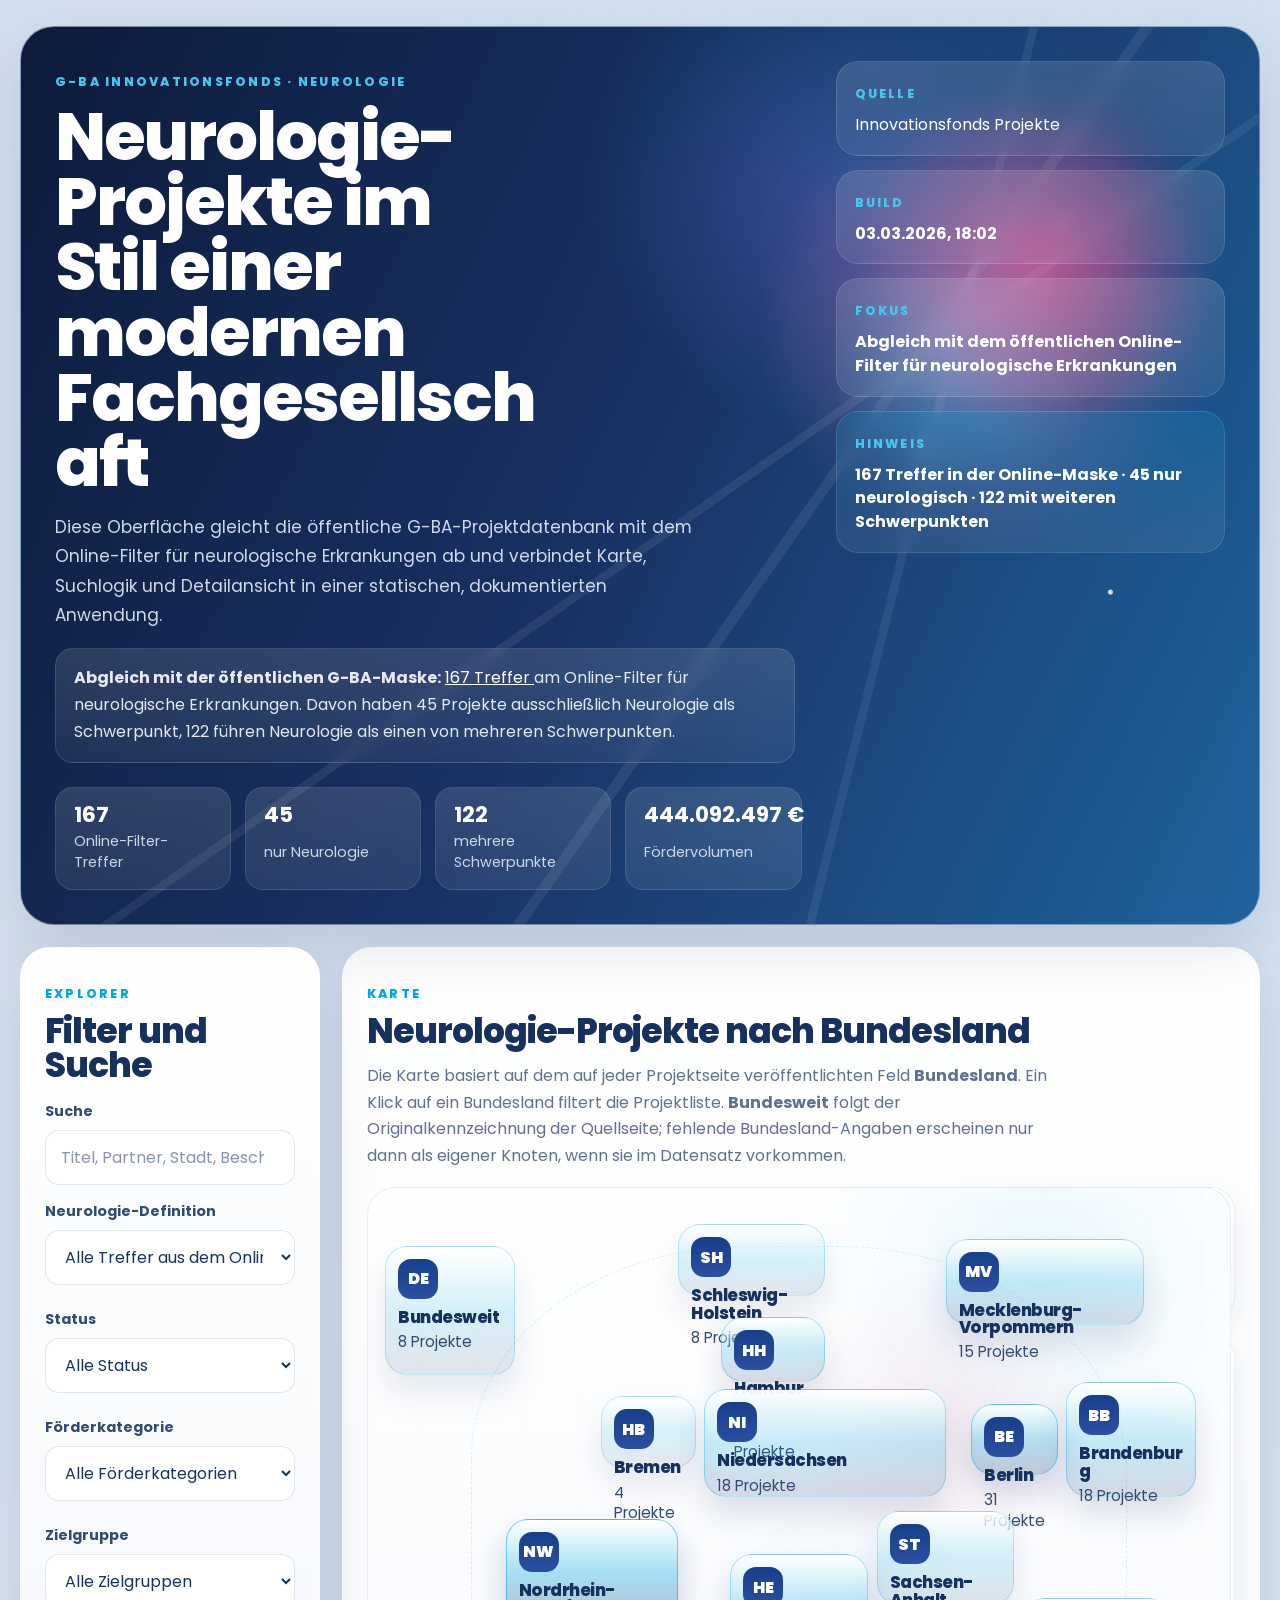
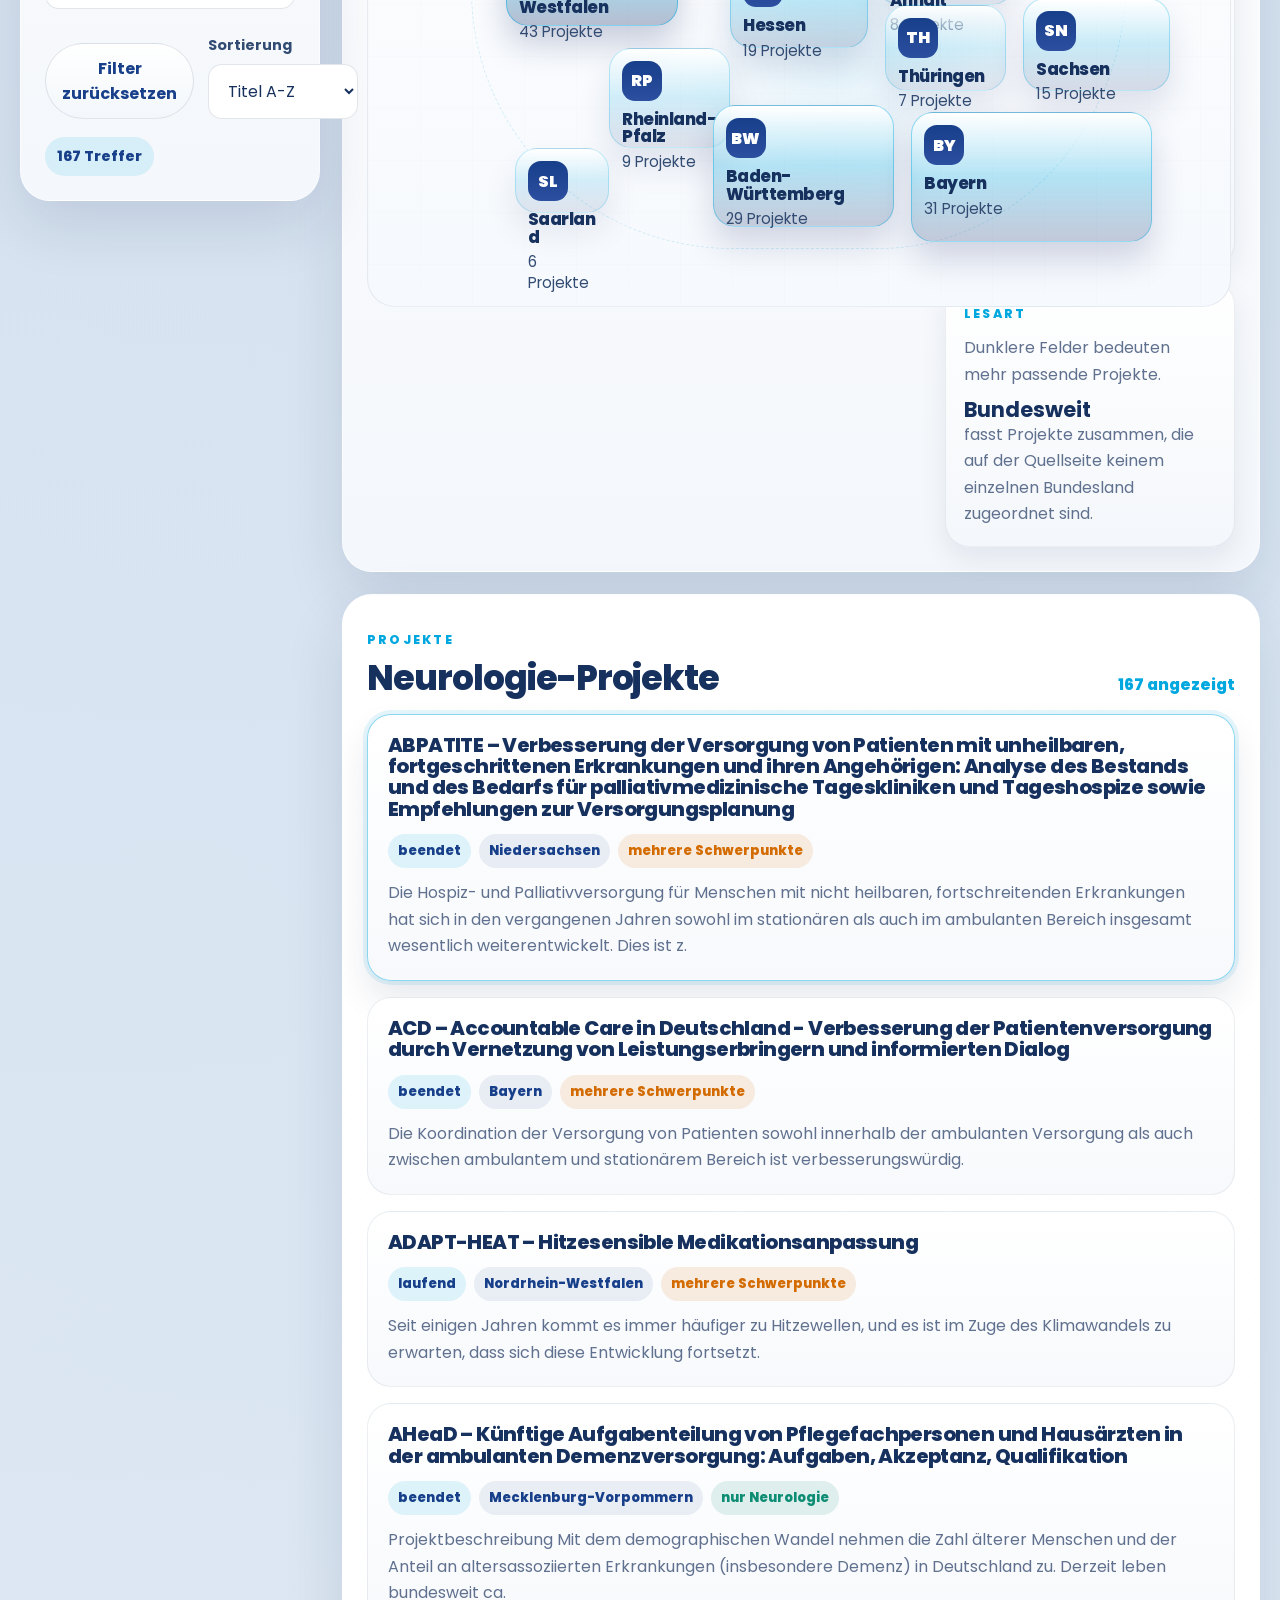
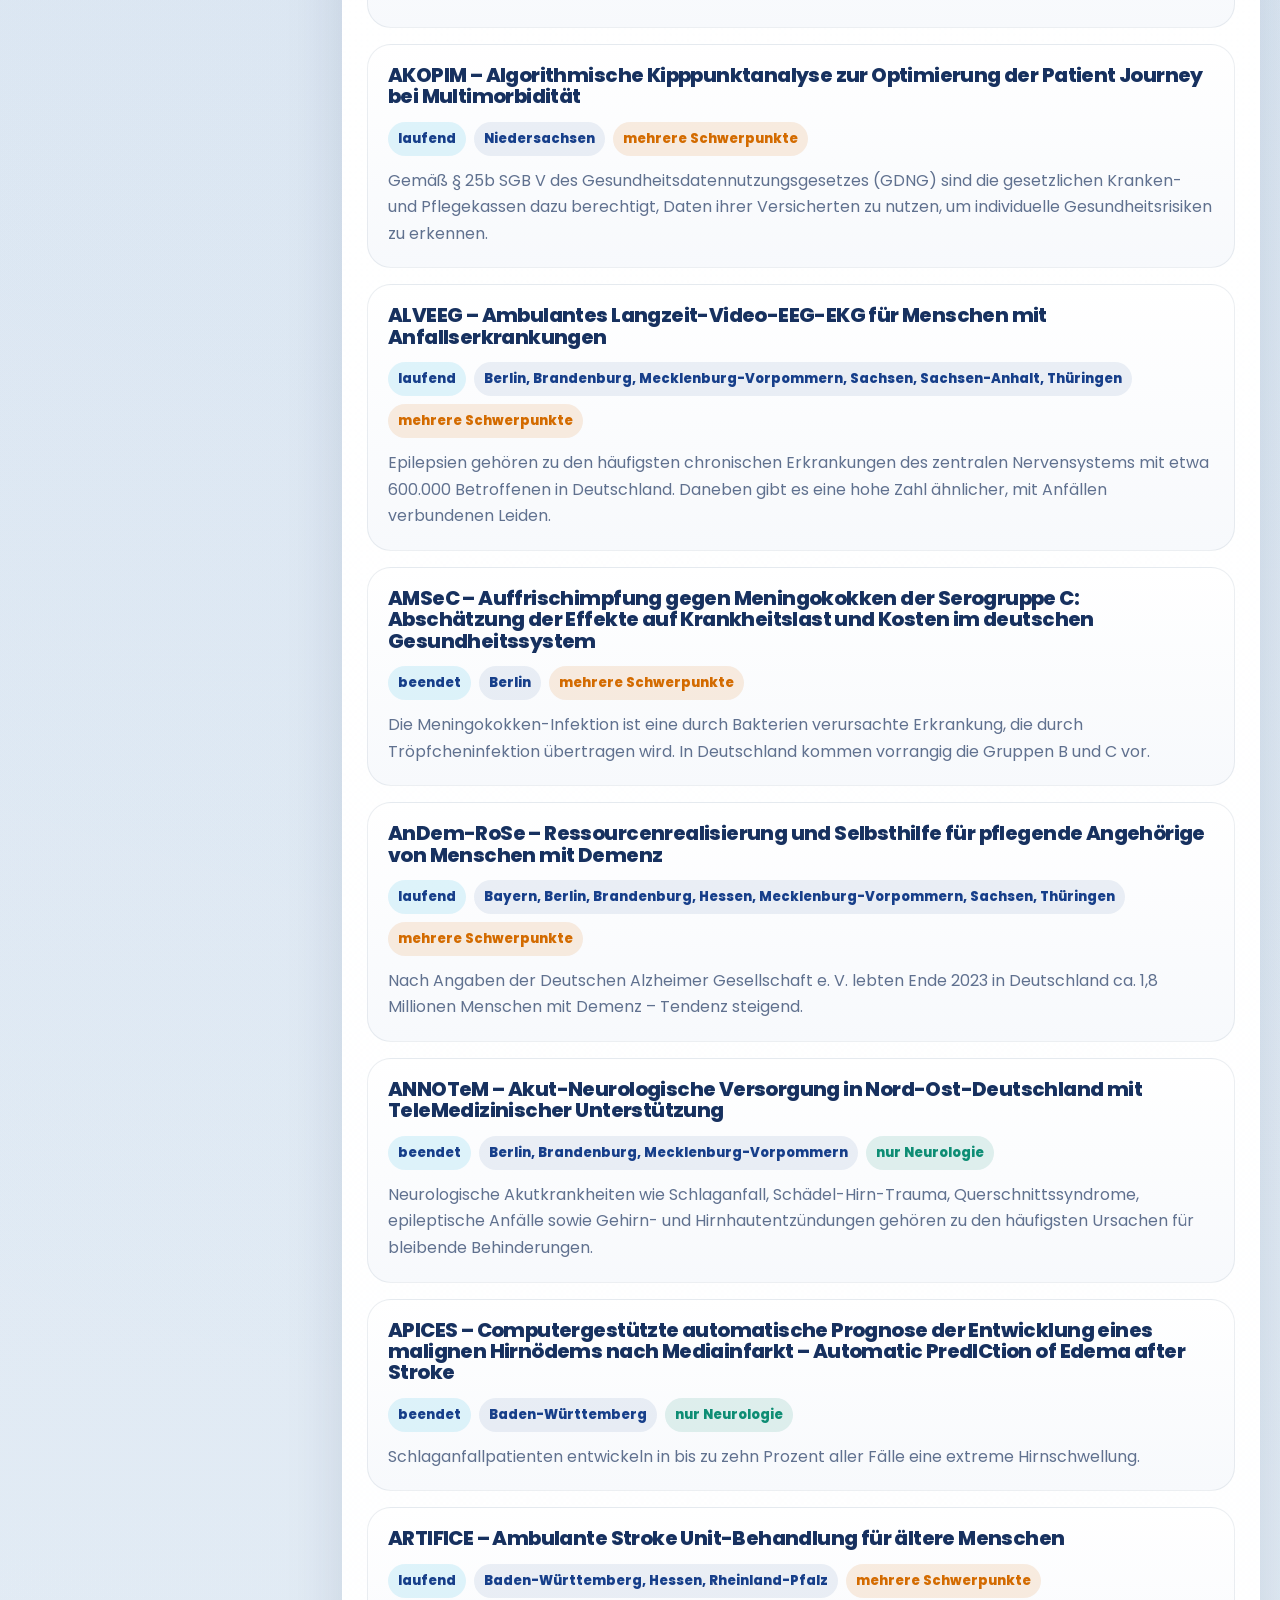
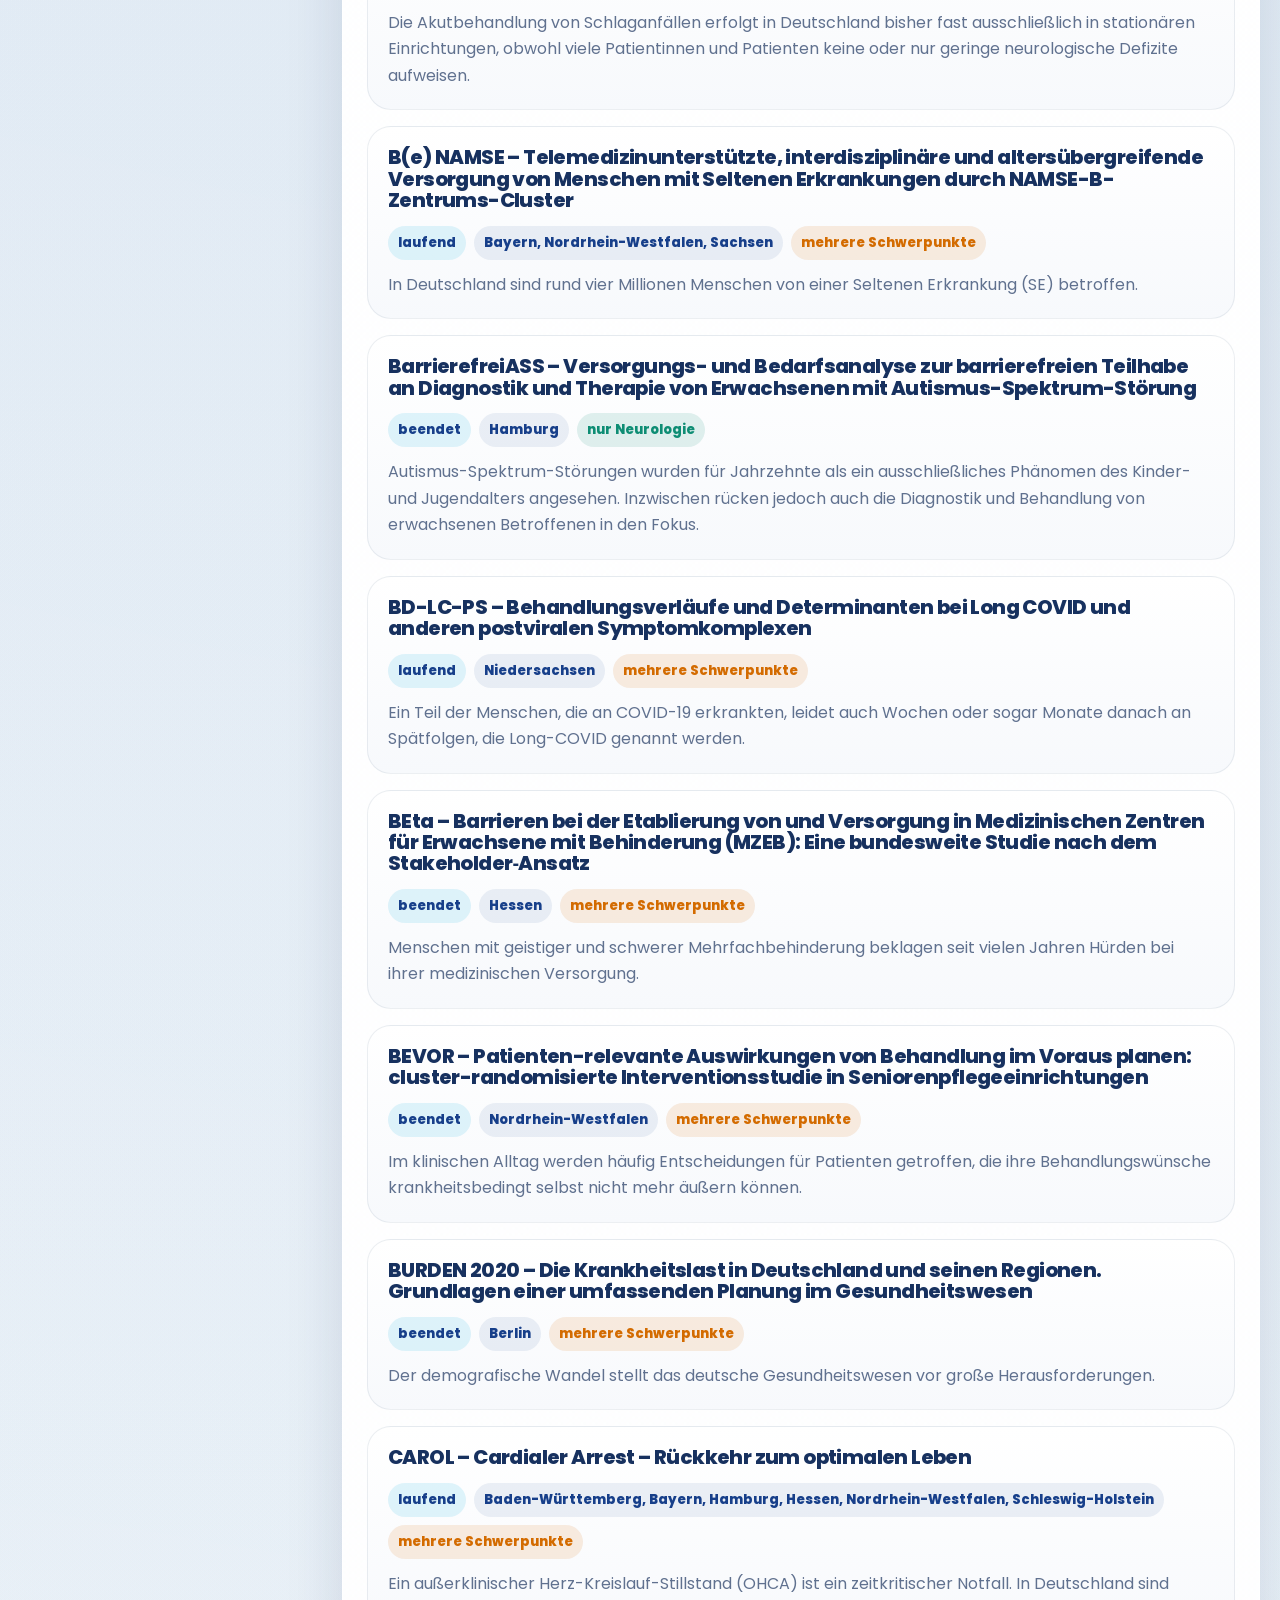
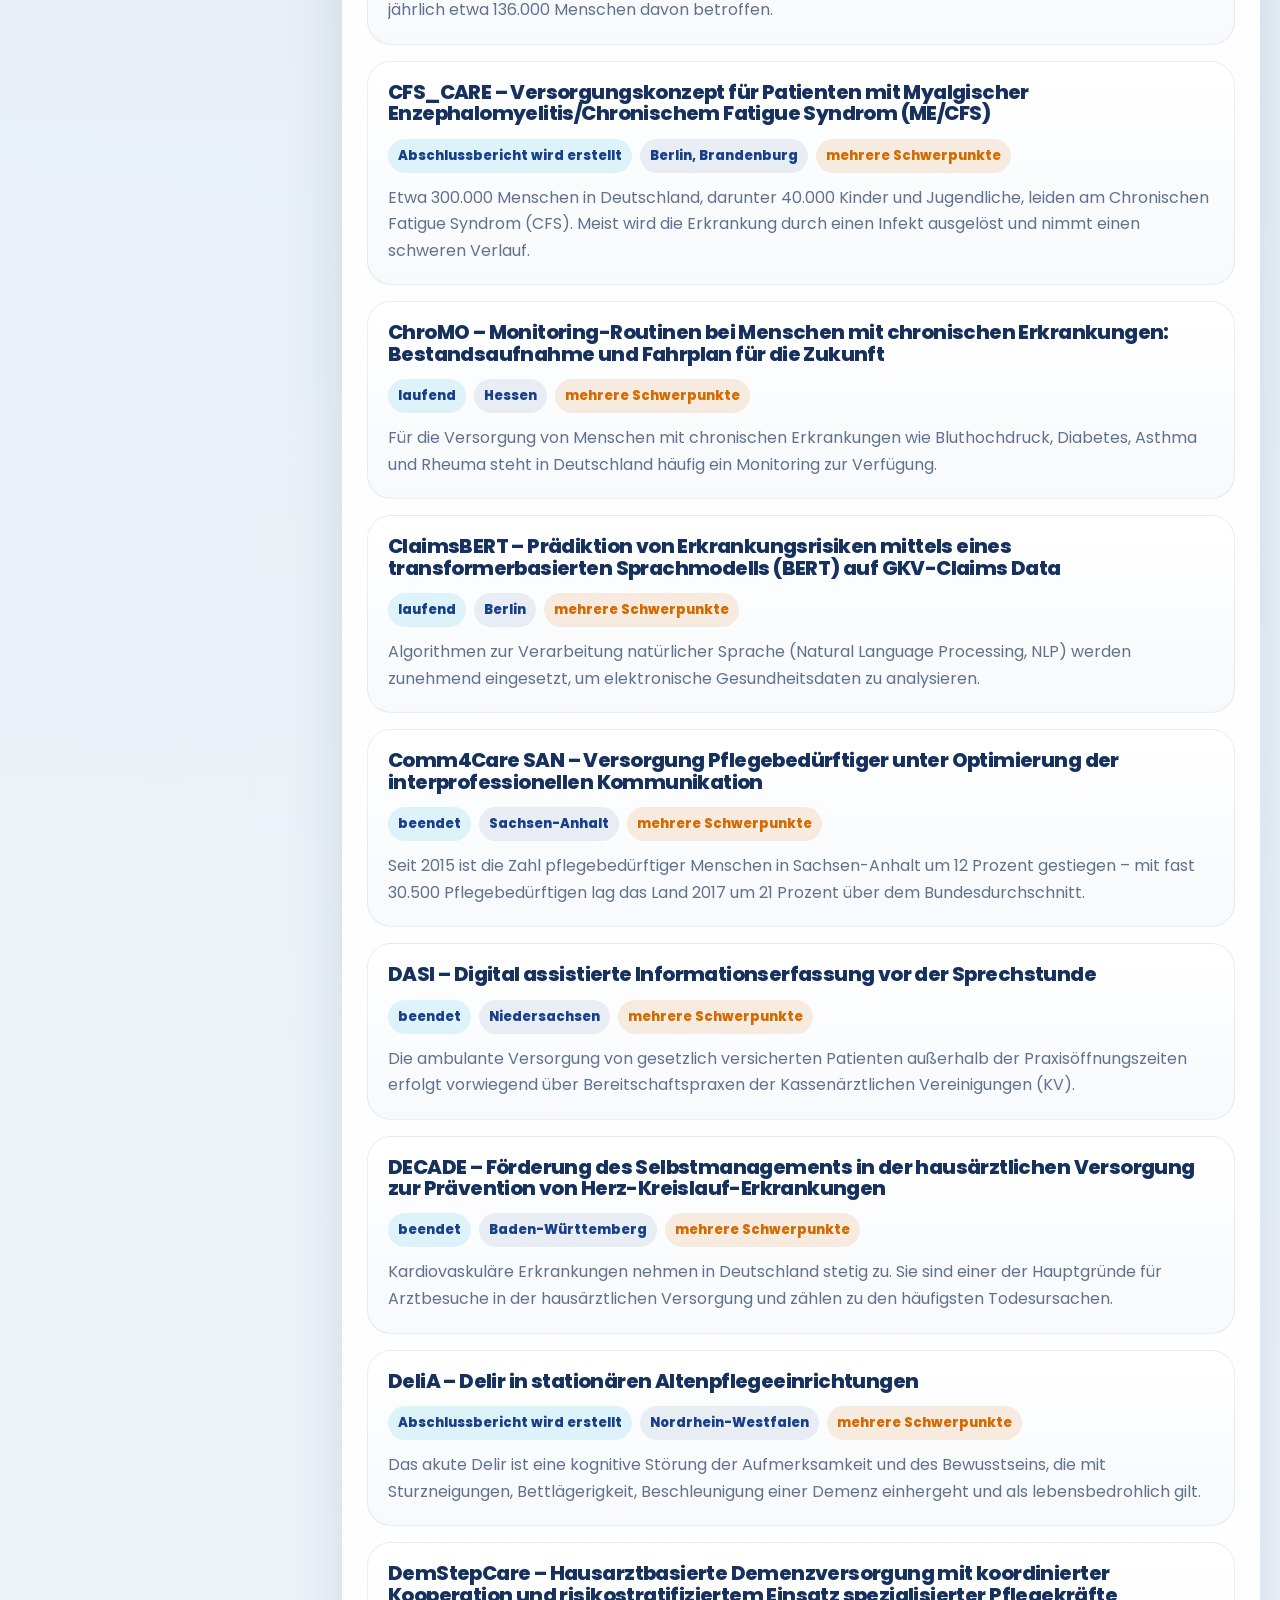
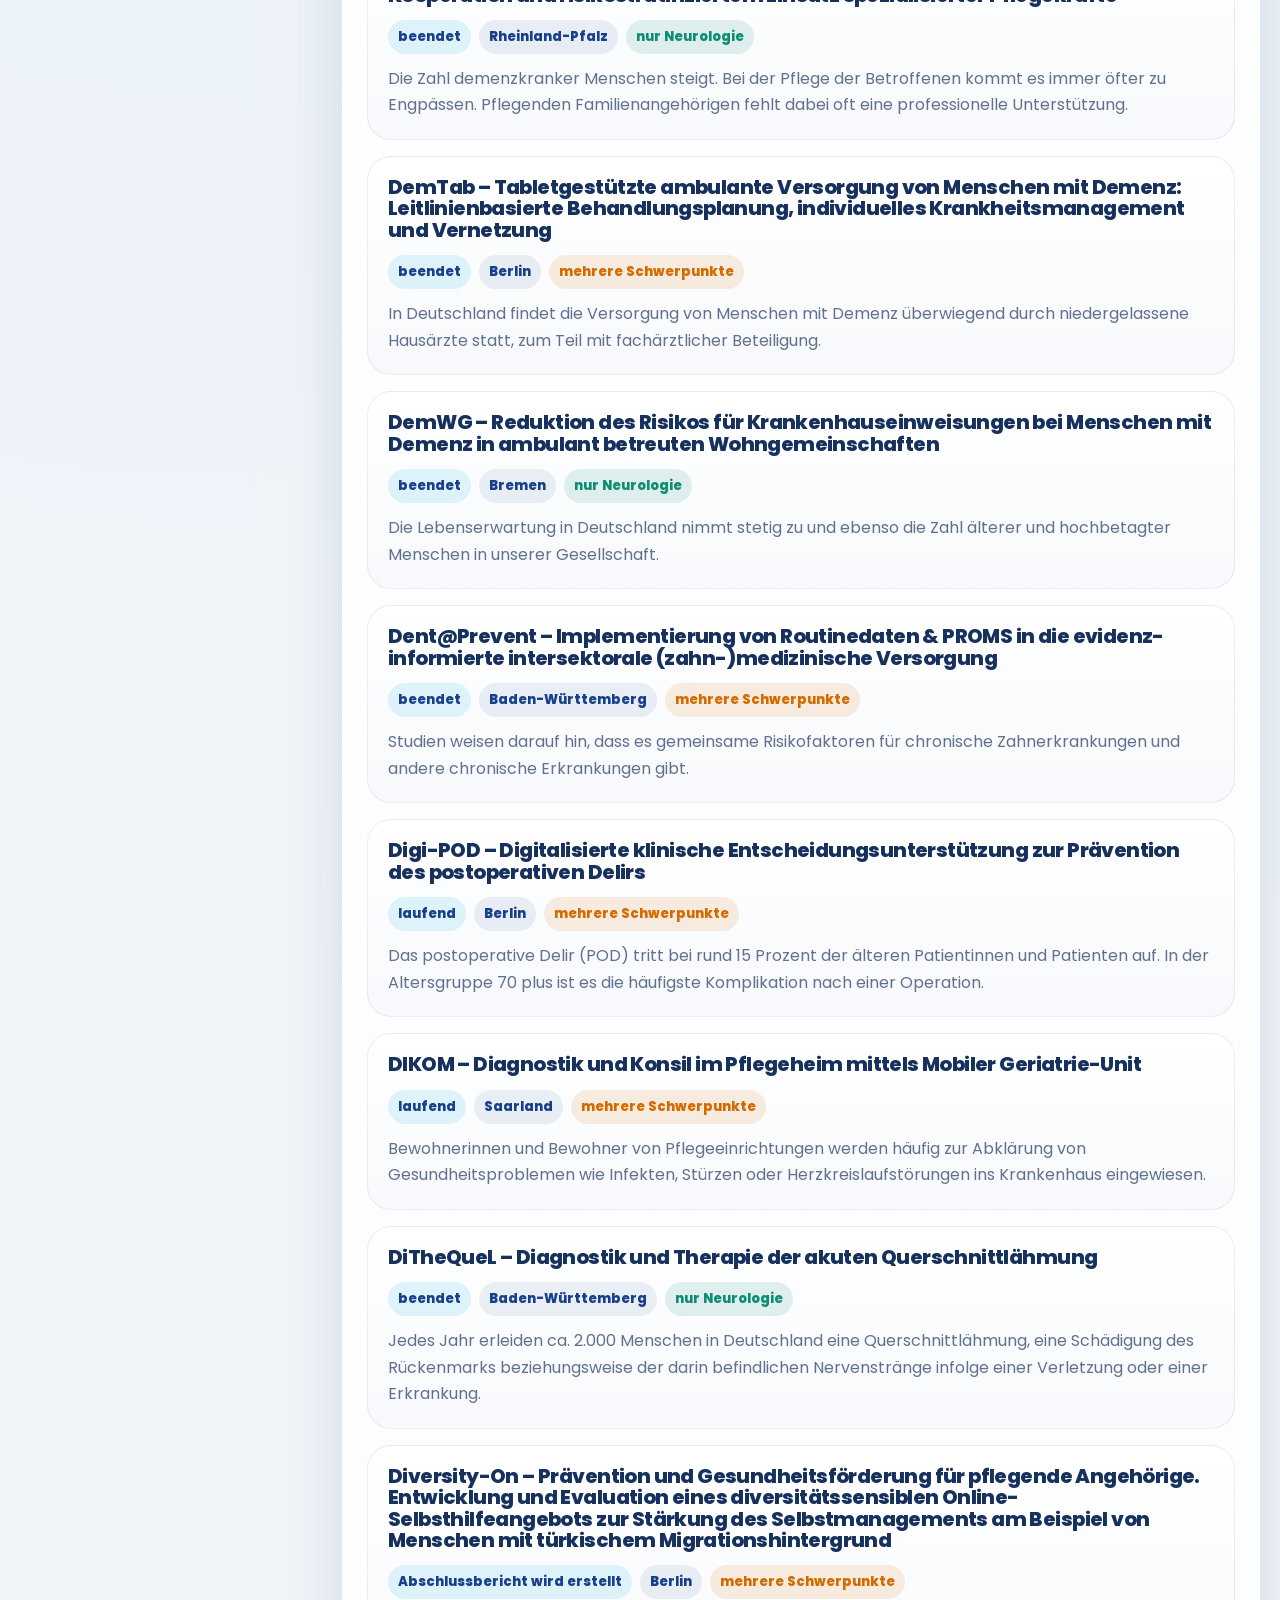
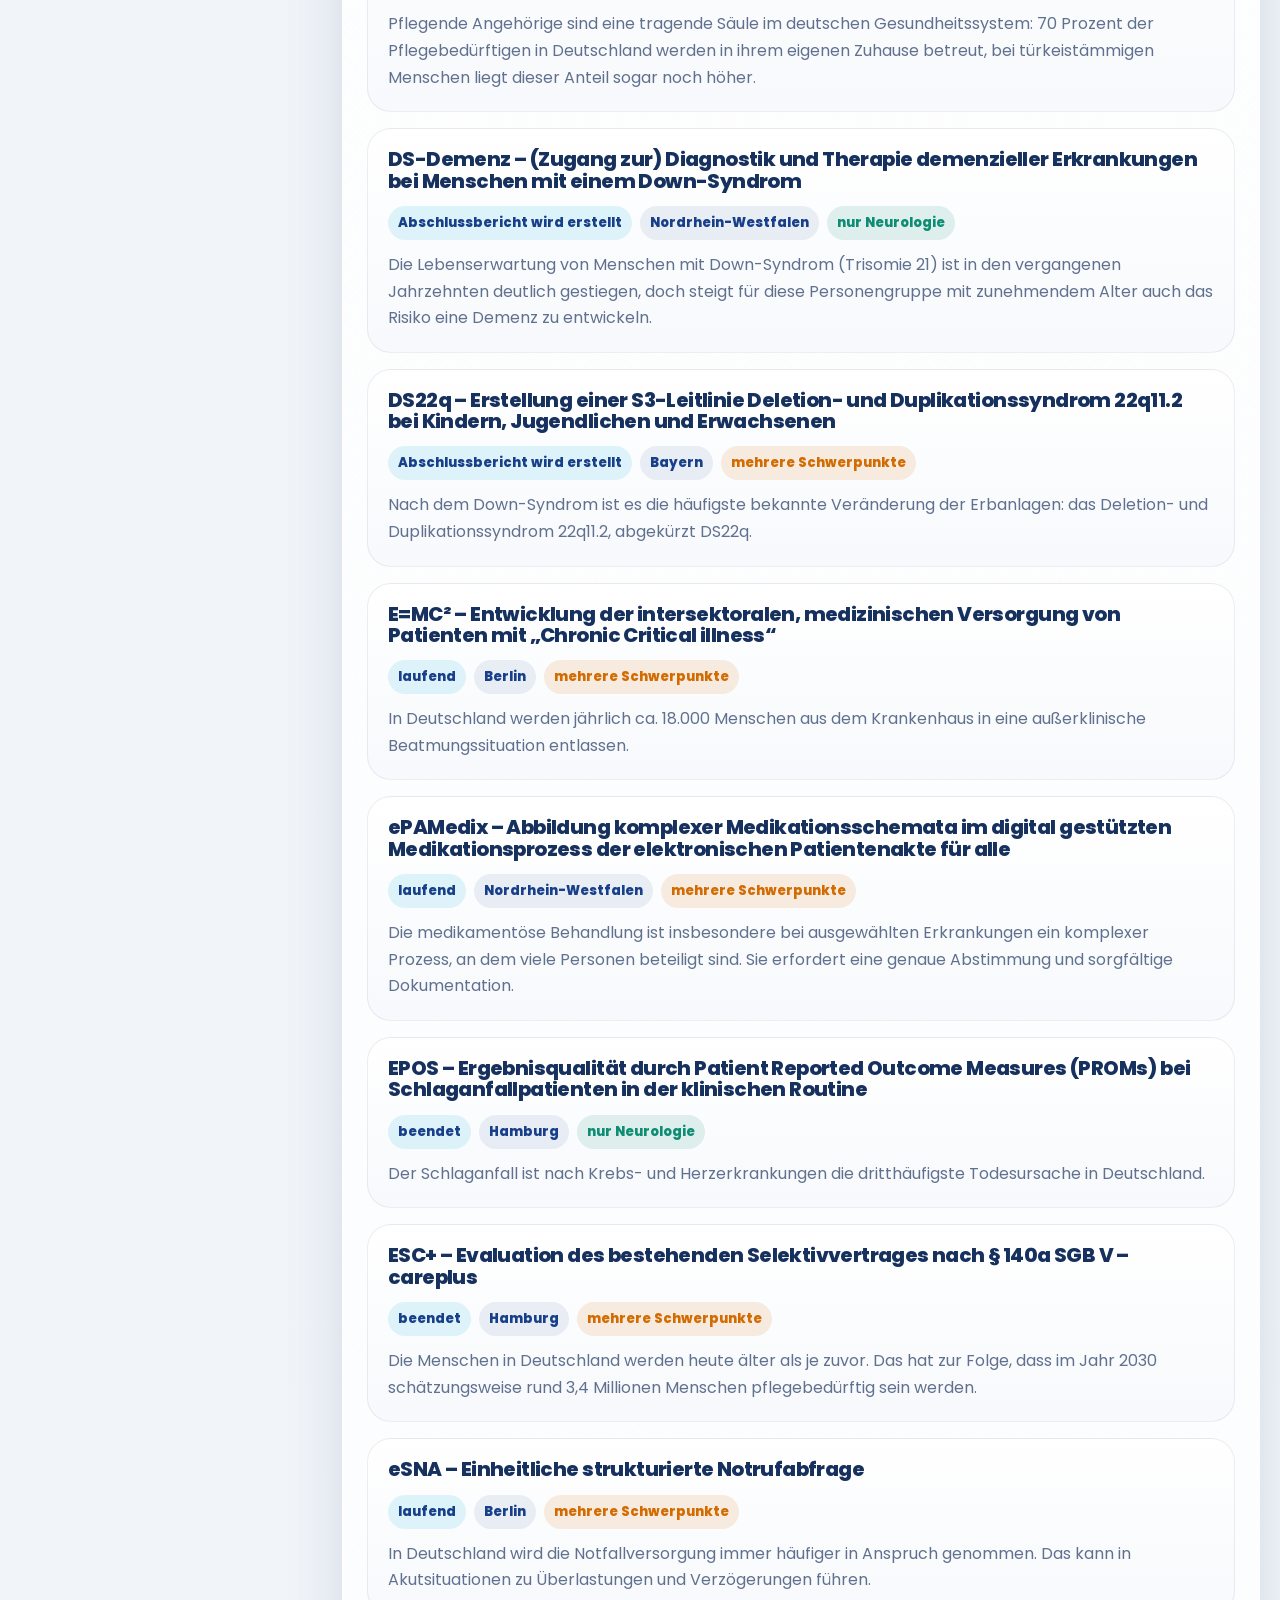
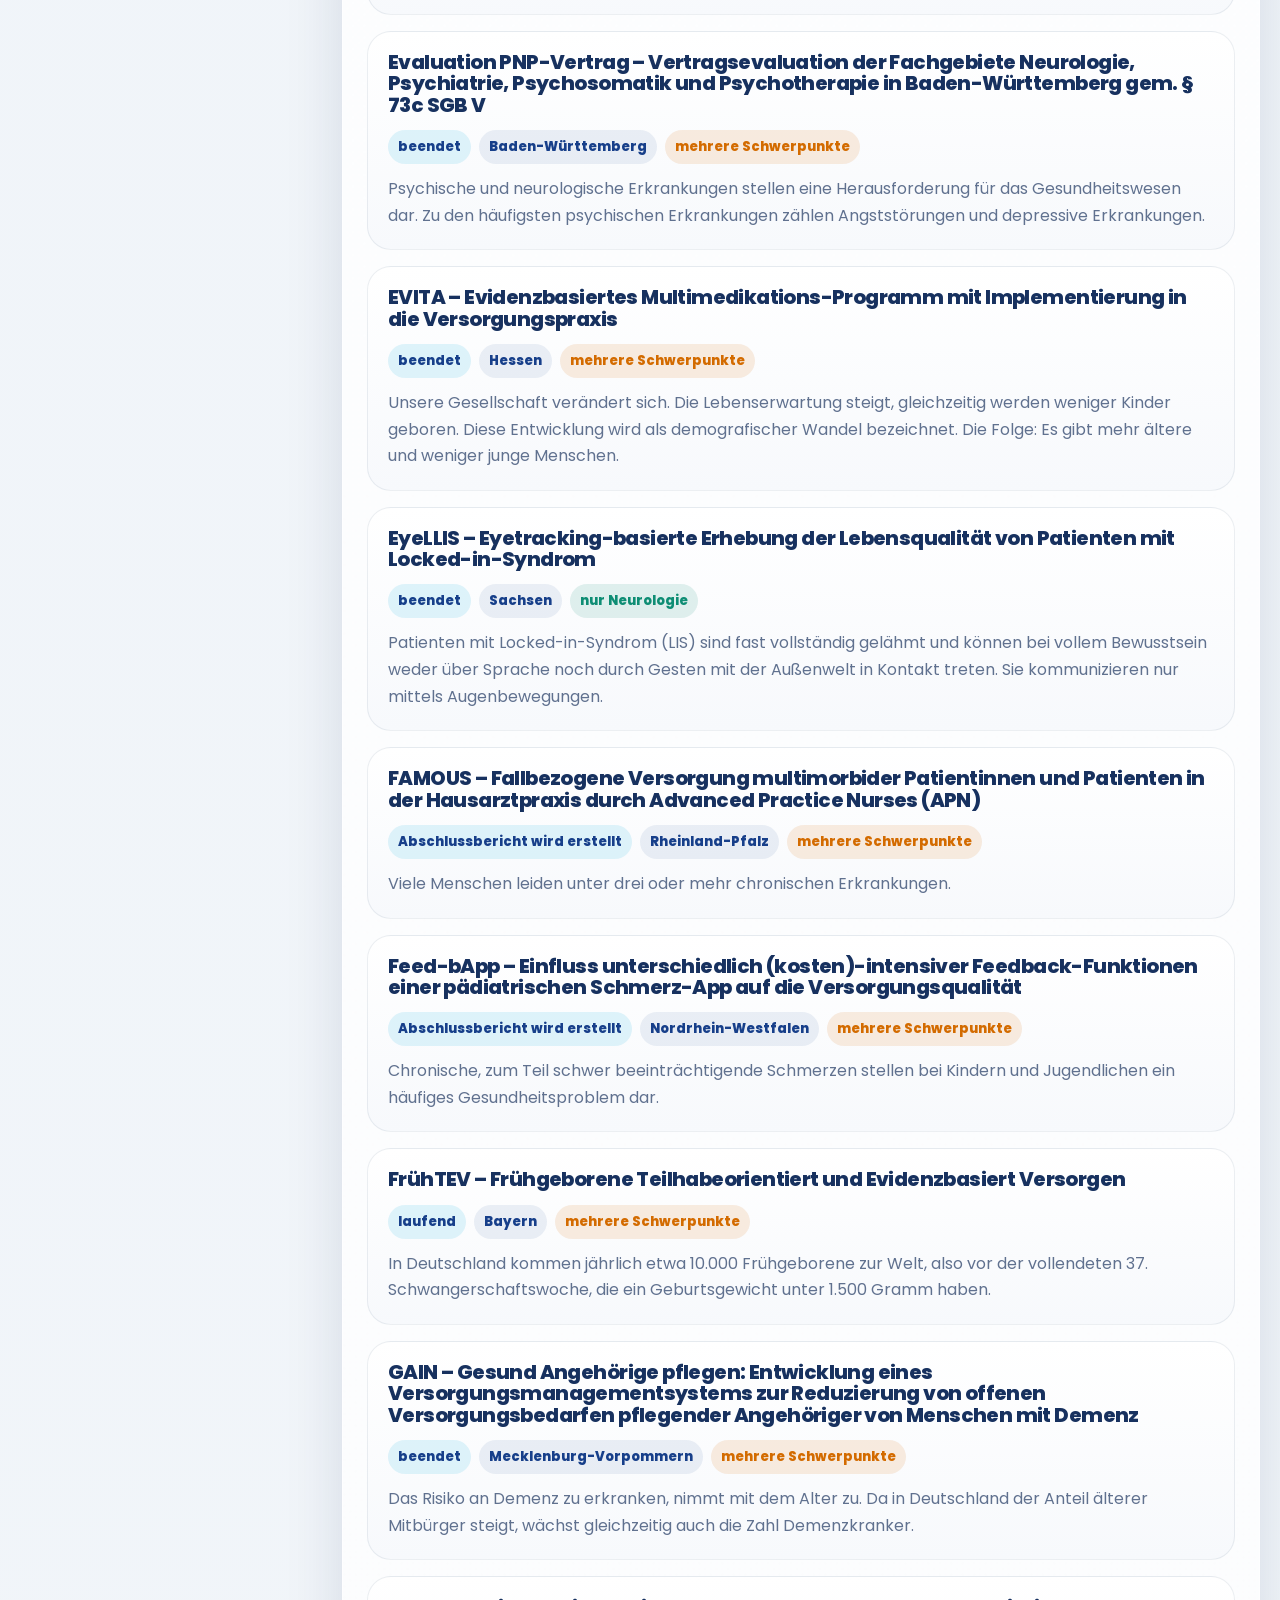
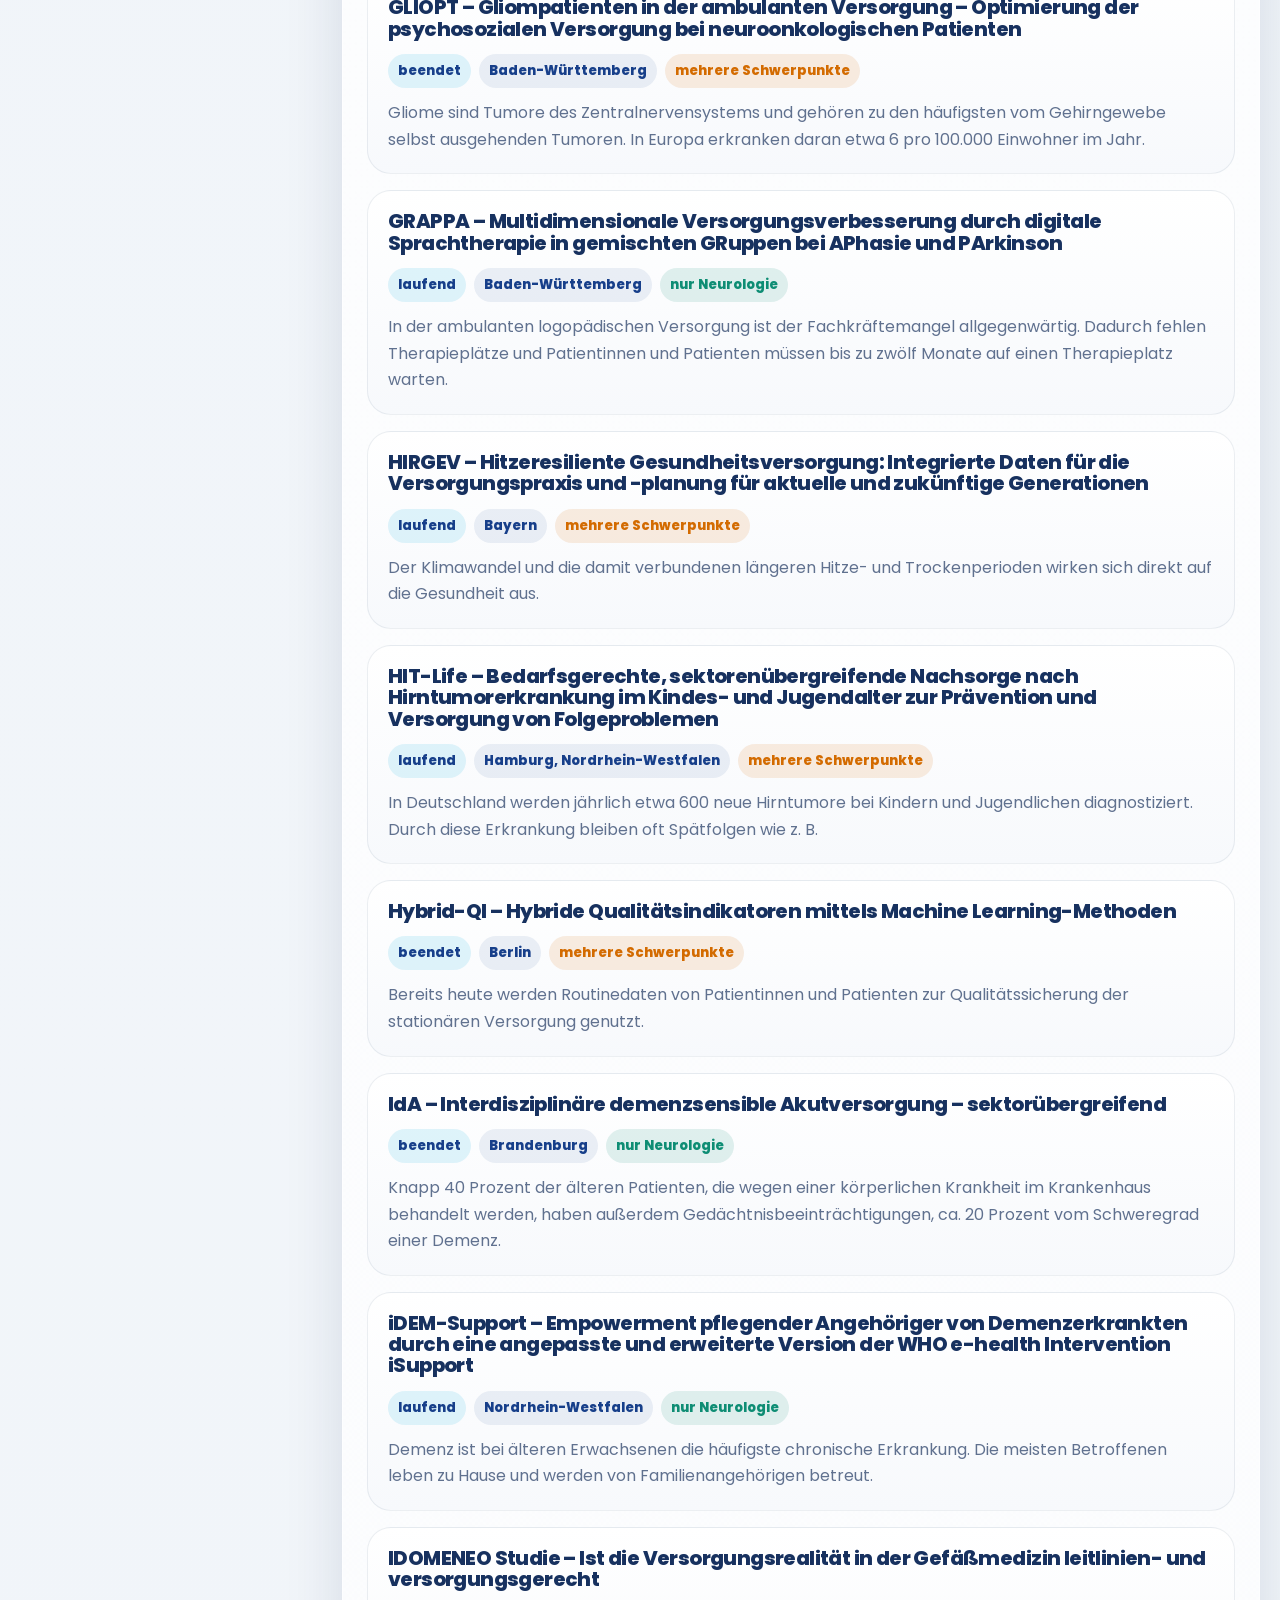
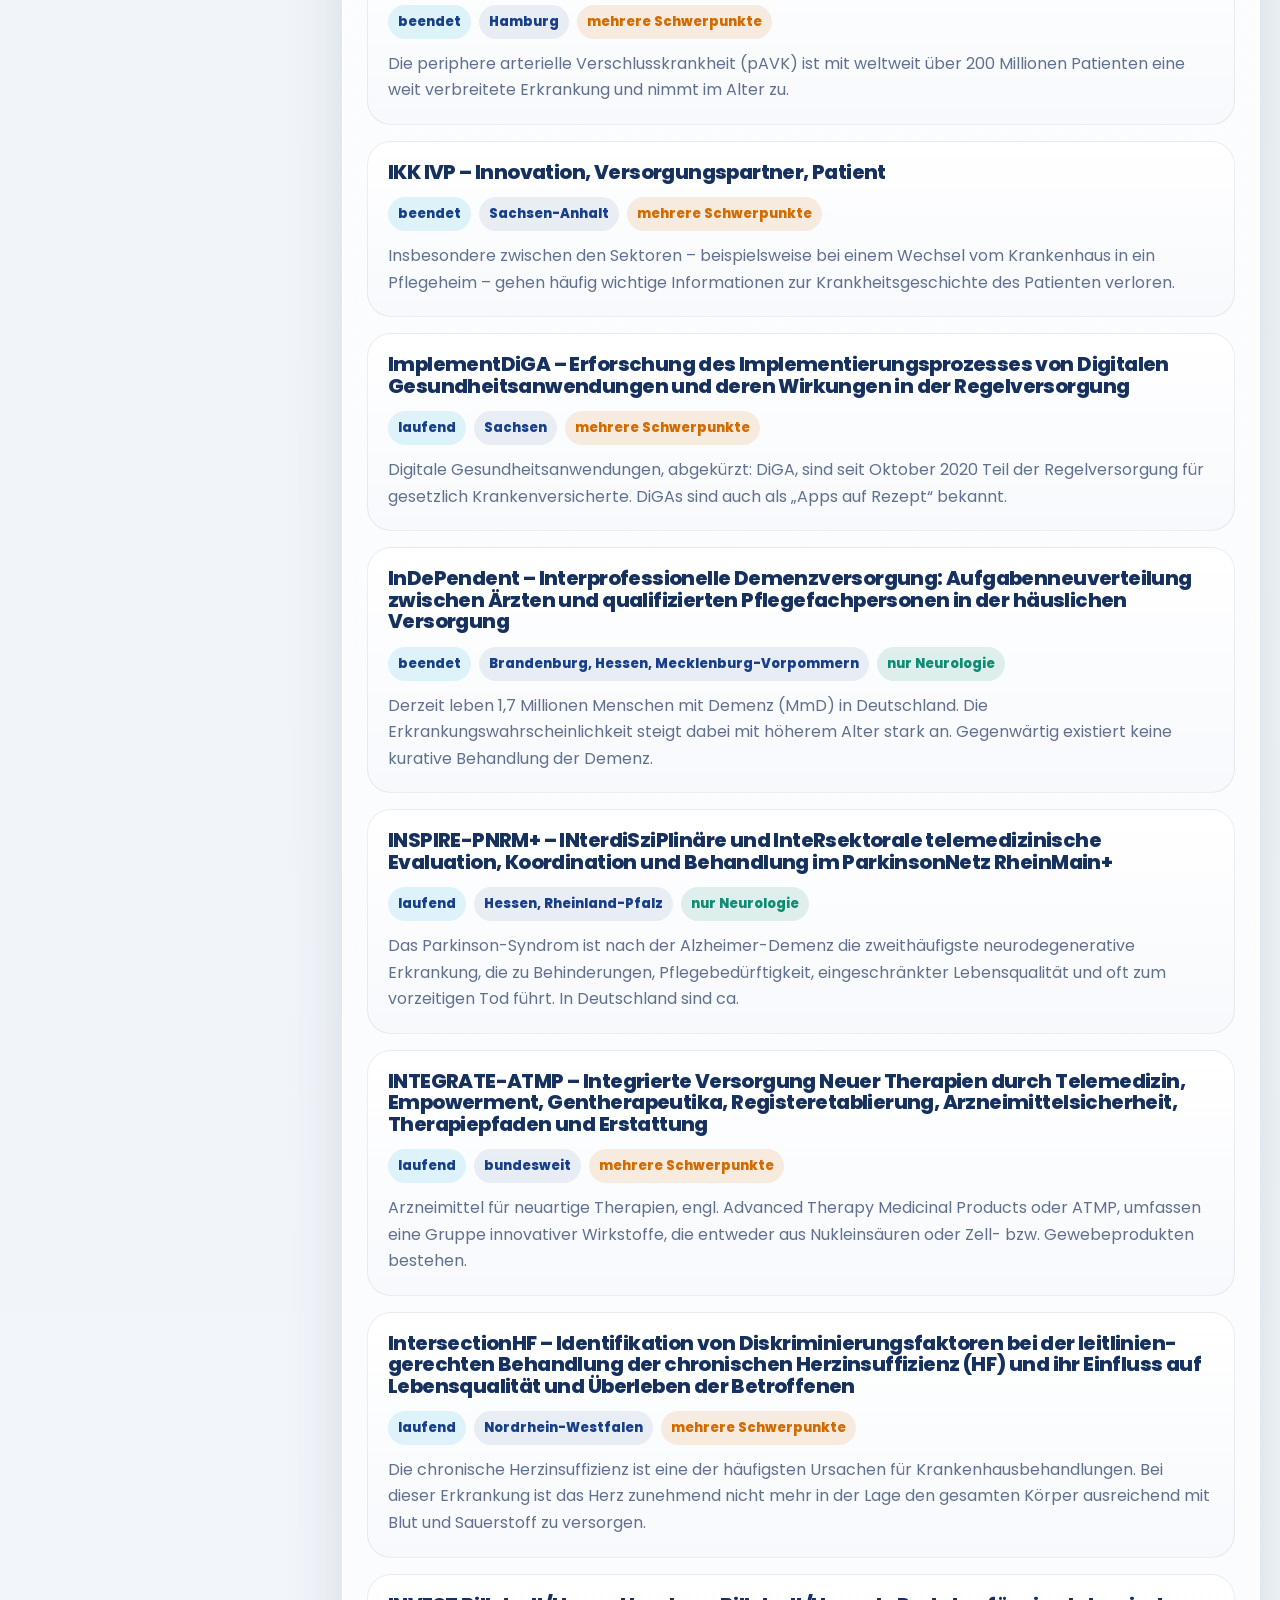
==== commit df23c296: "Update neurology explorer data and UI" ====
--- a/docs/index.html
+++ b/docs/index.html
@@ -8,19 +8,26 @@
       name="description"
       content="Interaktive Karte und Explorer für neurologische Projekte aus dem G-BA Innovationsfonds."
     >
+    <link rel="preconnect" href="https://fonts.googleapis.com">
+    <link rel="preconnect" href="https://fonts.gstatic.com" crossorigin>
+    <link
+      href="https://fonts.googleapis.com/css2?family=Poppins:wght@400;500;600;700;800&display=swap"
+      rel="stylesheet"
+    >
     <link rel="stylesheet" href="./styles.css">
   </head>
   <body>
     <div class="page-shell">
       <header class="hero">
         <div class="hero-copy">
-          <p class="eyebrow">G-BA Innovationsfonds</p>
-          <h1>Neurologie-Projekte als interaktive Deutschlandkarte</h1>
+          <p class="eyebrow">G-BA Innovationsfonds · Neurologie</p>
+          <h1>Neurologie-Projekte im Stil einer modernen Fachgesellschaft</h1>
           <p class="lede">
-            Die Daten werden live aus der öffentlichen Projektdatenbank gescrapt. Die Oberfläche
-            fokussiert neurologische Vorhaben und verbindet Bundesländerkarte, Filter, Suche und
-            Projektdetails in einer lokalen statischen Website.
+            Diese Oberfläche gleicht die öffentliche G-BA-Projektdatenbank mit dem Online-Filter
+            für neurologische Erkrankungen ab und verbindet Karte, Suchlogik und Detailansicht in
+            einer statischen, dokumentierten Anwendung.
           </p>
+          <div id="classification-note" class="classification-note"></div>
           <div id="hero-stats" class="hero-stats"></div>
         </div>
         <div class="hero-panel">
@@ -36,7 +43,11 @@
           </div>
           <div class="meta-card">
             <span class="meta-label">Fokus</span>
-            <strong>Alle Projekte mit Themenschwerpunkt Neurologie</strong>
+            <strong>Abgleich mit dem öffentlichen Online-Filter für neurologische Erkrankungen</strong>
+          </div>
+          <div class="meta-card meta-card-accent">
+            <span class="meta-label">Hinweis</span>
+            <strong id="hero-focus-breakdown">Wird geladen ...</strong>
           </div>
         </div>
       </header>
@@ -54,6 +65,10 @@
           </label>
 
           <div class="field-grid">
+            <label class="field">
+              <span>Neurologie-Definition</span>
+              <select id="focus-scope-filter"></select>
+            </label>
             <label class="field">
               <span>Status</span>
               <select id="status-filter"></select>
@@ -92,6 +107,9 @@
           <p class="map-hint">
             Die Karte basiert auf dem auf jeder Projektseite veröffentlichten Feld
             <strong>Bundesland</strong>. Ein Klick auf ein Bundesland filtert die Projektliste.
+            <strong>Bundesweit</strong> folgt der Originalkennzeichnung der Quellseite; fehlende
+            Bundesland-Angaben erscheinen nur dann als eigener Knoten, wenn sie im Datensatz
+            vorkommen.
           </p>
           <div class="map-shell">
             <div id="state-map" class="state-map" aria-label="Deutschlandkarte nach Bundesländern"></div>
--- a/docs/styles.css
+++ b/docs/styles.css
@@ -1,26 +1,27 @@
 :root {
-  --bg: #d8ccb8;
-  --bg-deep: #c7b79d;
-  --paper: rgba(248, 244, 237, 0.94);
-  --paper-strong: rgba(251, 248, 242, 0.98);
-  --paper-muted: rgba(240, 234, 225, 0.92);
-  --ink: #172338;
-  --ink-soft: #314056;
-  --muted: #647184;
-  --line: rgba(23, 35, 56, 0.12);
-  --accent: #d86b1c;
-  --accent-deep: #a84d0f;
-  --accent-soft: rgba(216, 107, 28, 0.14);
-  --teal: #236d69;
-  --teal-soft: rgba(35, 109, 105, 0.14);
-  --navy: #18263c;
-  --navy-soft: #243551;
-  --shadow: 0 28px 70px rgba(23, 35, 56, 0.15);
-  --radius-xl: 34px;
+  --bg: #eef3f8;
+  --bg-2: #f7f9fc;
+  --paper: #ffffff;
+  --paper-2: #f4f7fb;
+  --ink: #17315f;
+  --ink-2: #314b72;
+  --muted: #60718f;
+  --line: rgba(23, 49, 95, 0.12);
+  --line-strong: rgba(23, 49, 95, 0.22);
+  --brand: #173f8a;
+  --brand-2: #2c4f9f;
+  --cyan: #00a8df;
+  --cyan-2: #4bc5ee;
+  --violet: #6c2b8d;
+  --pink: #d93d82;
+  --success: #0e8d74;
+  --warning: #d36b00;
+  --shadow: 0 24px 60px rgba(16, 36, 77, 0.12);
+  --shadow-soft: 0 12px 28px rgba(16, 36, 77, 0.08);
+  --radius-xl: 30px;
   --radius-lg: 24px;
   --radius-md: 18px;
-  --heading-font: "Iowan Old Style", "Palatino Linotype", "Book Antiqua", Palatino, serif;
-  --body-font: "Avenir Next", "Segoe UI", "Helvetica Neue", sans-serif;
+  --font-sans: "Poppins", "Segoe UI", "Helvetica Neue", Arial, sans-serif;
 }
 
 * {
@@ -35,24 +36,23 @@
   margin: 0;
   min-height: 100vh;
   color: var(--ink);
-  font-family: var(--body-font);
+  font-family: var(--font-sans);
   background:
-    radial-gradient(circle at top left, rgba(216, 107, 28, 0.18), transparent 24%),
-    radial-gradient(circle at top right, rgba(35, 109, 105, 0.16), transparent 18%),
-    linear-gradient(180deg, #e4d8c5 0%, var(--bg) 46%, #d2c4ae 100%);
+    radial-gradient(circle at top right, rgba(0, 168, 223, 0.09), transparent 22%),
+    radial-gradient(circle at top left, rgba(108, 43, 141, 0.08), transparent 18%),
+    linear-gradient(180deg, var(--bg) 0%, var(--bg-2) 100%);
 }
 
 body::before {
   content: "";
   position: fixed;
   inset: 0;
+  background-image:
+    linear-gradient(rgba(23, 49, 95, 0.025) 1px, transparent 1px),
+    linear-gradient(90deg, rgba(23, 49, 95, 0.025) 1px, transparent 1px);
+  background-size: 36px 36px;
+  mask-image: linear-gradient(180deg, rgba(0, 0, 0, 0.38), transparent 92%);
   pointer-events: none;
-  background:
-    linear-gradient(rgba(255, 255, 255, 0.1), transparent 18%),
-    linear-gradient(90deg, rgba(23, 35, 56, 0.03) 1px, transparent 1px),
-    linear-gradient(rgba(23, 35, 56, 0.03) 1px, transparent 1px);
-  background-size: auto, 32px 32px, 32px 32px;
-  mask-image: linear-gradient(180deg, rgba(0, 0, 0, 0.5), transparent 92%);
 }
 
 a {
@@ -60,64 +60,77 @@
 }
 
 .page-shell {
-  position: relative;
-  width: min(1600px, calc(100% - 48px));
+  width: min(1640px, calc(100% - 40px));
   margin: 0 auto;
-  padding: 28px 0 48px;
+  padding: 26px 0 48px;
 }
 
 .hero,
 .card {
+  border: 1px solid rgba(255, 255, 255, 0.45);
+  box-shadow: var(--shadow);
+}
+
+.hero {
   position: relative;
+  display: grid;
+  grid-template-columns: minmax(0, 1.38fr) minmax(330px, 0.72fr);
+  gap: 34px;
+  padding: 34px;
+  border-radius: 34px;
   overflow: hidden;
-  border: 1px solid rgba(255, 255, 255, 0.48);
-  background: linear-gradient(180deg, var(--paper) 0%, var(--paper-strong) 100%);
-  box-shadow: var(--shadow);
-  backdrop-filter: blur(16px);
-}
-
-.hero {
-  display: grid;
-  grid-template-columns: minmax(0, 1.4fr) minmax(320px, 0.72fr);
-  gap: 36px;
-  padding: 36px;
-  border-radius: 38px;
-  animation: rise 0.65s ease both;
-}
-
-.hero::before {
+  background:
+    radial-gradient(circle at 82% 26%, rgba(217, 61, 130, 0.7), transparent 15%),
+    radial-gradient(circle at 76% 38%, rgba(0, 168, 223, 0.55), transparent 12%),
+    radial-gradient(circle at 65% 20%, rgba(108, 43, 141, 0.5), transparent 19%),
+    linear-gradient(115deg, rgba(9, 22, 56, 0.98), rgba(18, 43, 94, 0.97) 48%, rgba(15, 88, 151, 0.92));
+}
+
+.hero::before,
+.hero::after {
   content: "";
   position: absolute;
-  inset: auto -14% -42% auto;
-  width: 540px;
-  height: 540px;
-  border-radius: 50%;
-  background: radial-gradient(circle, rgba(216, 107, 28, 0.18), transparent 68%);
+  inset: 0;
   pointer-events: none;
 }
 
-.hero-copy {
-  position: relative;
-  z-index: 1;
-}
-
+.hero::before {
+  background:
+    radial-gradient(circle at 84% 22%, rgba(255, 255, 255, 0.95) 0 2px, transparent 3px),
+    radial-gradient(circle at 73% 47%, rgba(255, 255, 255, 0.85) 0 2px, transparent 3px),
+    radial-gradient(circle at 88% 63%, rgba(255, 255, 255, 0.85) 0 2px, transparent 3px),
+    linear-gradient(145deg, transparent 0 54%, rgba(255, 255, 255, 0.08) 54% 54.6%, transparent 54.6%),
+    linear-gradient(125deg, transparent 0 60%, rgba(255, 255, 255, 0.08) 60% 60.7%, transparent 60.7%),
+    linear-gradient(104deg, transparent 0 69%, rgba(255, 255, 255, 0.08) 69% 69.6%, transparent 69.6%);
+  opacity: 0.95;
+}
+
+.hero::after {
+  background:
+    radial-gradient(circle at 78% 33%, rgba(255, 145, 195, 0.4), transparent 20%),
+    radial-gradient(circle at 67% 16%, rgba(0, 168, 223, 0.25), transparent 24%);
+}
+
+.hero-copy,
 .hero-panel {
   position: relative;
   z-index: 1;
-  display: grid;
-  gap: 14px;
-  align-content: start;
 }
 
 .eyebrow,
 .section-label,
 .meta-label,
 .map-side-label {
+  display: inline-block;
+  font-size: 0.78rem;
+  font-weight: 800;
   text-transform: uppercase;
-  letter-spacing: 0.2em;
-  font-size: 0.72rem;
-  font-weight: 800;
-  color: var(--accent);
+  letter-spacing: 0.18em;
+}
+
+.hero .eyebrow,
+.hero .meta-label {
+  color: var(--cyan-2);
 }
 
 .hero h1,
@@ -126,33 +139,55 @@
 .project-card h3,
 .state-name {
   margin: 0;
-  font-family: var(--heading-font);
-  font-weight: 700;
+  font-family: var(--font-sans);
+  font-weight: 800;
+  letter-spacing: -0.03em;
   line-height: 0.98;
-  hyphens: auto;
   overflow-wrap: anywhere;
 }
 
 .hero h1 {
-  max-width: 10ch;
-  font-size: clamp(3rem, 5vw, 6.2rem);
-  letter-spacing: -0.03em;
+  max-width: 11ch;
+  color: #ffffff;
+  font-size: clamp(3rem, 5.2vw, 6rem);
+  text-wrap: balance;
 }
 
 .lede {
-  max-width: 68ch;
-  margin: 20px 0 0;
-  color: var(--muted);
-  font-size: 1.08rem;
-  line-height: 1.66;
+  max-width: 60ch;
+  margin: 18px 0 0;
+  color: rgba(234, 241, 252, 0.88);
+  font-size: 1.06rem;
+  line-height: 1.72;
+}
+
+.classification-note {
+  max-width: 74ch;
+  margin-top: 18px;
+  padding: 16px 18px;
+  border-radius: 18px;
+  border: 1px solid rgba(255, 255, 255, 0.12);
+  background: linear-gradient(180deg, rgba(255, 255, 255, 0.12), rgba(255, 255, 255, 0.06));
+  color: rgba(245, 248, 253, 0.92);
+  backdrop-filter: blur(8px);
+}
+
+.classification-note p {
+  margin: 0;
+  line-height: 1.68;
+}
+
+.classification-note a {
+  color: #ffffff;
+  text-decoration: underline;
 }
 
 .hero-stats {
   display: grid;
   grid-template-columns: repeat(4, minmax(0, 1fr));
   gap: 14px;
-  margin-top: 28px;
-  max-width: 920px;
+  max-width: 950px;
+  margin-top: 24px;
 }
 
 .stat-chip {
@@ -160,40 +195,51 @@
   gap: 6px;
   padding: 16px 18px;
   border-radius: 18px;
-  border: 1px solid rgba(23, 35, 56, 0.08);
-  background: linear-gradient(180deg, rgba(255, 255, 255, 0.72), rgba(244, 239, 231, 0.96));
+  background: linear-gradient(180deg, rgba(255, 255, 255, 0.12), rgba(255, 255, 255, 0.08));
+  border: 1px solid rgba(255, 255, 255, 0.1);
+  color: #ffffff;
 }
 
 .stat-chip strong {
-  font-size: clamp(1.28rem, 1.6vw, 1.75rem);
+  font-size: clamp(1.36rem, 1.7vw, 1.9rem);
   line-height: 1;
 }
 
 .stat-chip span {
-  color: var(--muted);
+  color: rgba(222, 231, 246, 0.9);
   font-size: 0.9rem;
 }
 
+.hero-panel {
+  display: grid;
+  gap: 14px;
+  align-content: start;
+}
+
 .meta-card {
-  padding: 18px 18px 20px;
+  padding: 18px;
   border-radius: 22px;
-  background: linear-gradient(180deg, rgba(24, 38, 60, 0.98), rgba(36, 53, 81, 0.96));
-  color: #f7f5ef;
-  border: 1px solid rgba(255, 255, 255, 0.08);
+  background: linear-gradient(180deg, rgba(255, 255, 255, 0.13), rgba(255, 255, 255, 0.08));
+  border: 1px solid rgba(255, 255, 255, 0.12);
+  color: #ffffff;
+  backdrop-filter: blur(10px);
+}
+
+.meta-card-accent {
+  background: linear-gradient(180deg, rgba(0, 168, 223, 0.18), rgba(255, 255, 255, 0.08));
 }
 
 .meta-card a,
 .meta-card strong {
   display: block;
-  margin-top: 10px;
-  color: inherit;
-  line-height: 1.45;
+  margin-top: 8px;
   text-decoration: none;
+  line-height: 1.48;
 }
 
 .workspace {
   display: grid;
-  grid-template-columns: 320px minmax(0, 1.16fr) minmax(360px, 0.96fr);
+  grid-template-columns: 320px minmax(0, 1.14fr) minmax(360px, 0.9fr);
   gap: 22px;
   align-items: start;
   margin-top: 22px;
@@ -205,8 +251,8 @@
 
 .card {
   padding: 24px;
-  border-radius: var(--radius-xl);
-  animation: rise 0.8s ease both;
+  border-radius: 30px;
+  background: linear-gradient(180deg, var(--paper) 0%, var(--paper-2) 100%);
 }
 
 .controls-panel {
@@ -236,14 +282,19 @@
 
 .section-heading h2,
 #detail-title {
-  font-size: clamp(2rem, 2.8vw, 3.3rem);
-  letter-spacing: -0.02em;
+  color: var(--ink);
+  font-size: clamp(2rem, 2.7vw, 3.1rem);
+}
+
+.section-label,
+.map-side-label {
+  color: var(--cyan);
 }
 
 .section-heading-split {
   display: flex;
+  justify-content: space-between;
   align-items: end;
-  justify-content: space-between;
   gap: 16px;
 }
 
@@ -254,14 +305,13 @@
 }
 
 .field span {
-  color: var(--ink-soft);
+  color: var(--ink-2);
   font-size: 0.9rem;
   font-weight: 700;
 }
 
 .field-grid {
   display: grid;
-  grid-template-columns: 1fr;
   gap: 8px;
 }
 
@@ -275,23 +325,23 @@
 select {
   width: 100%;
   padding: 14px 15px;
-  border-radius: 15px;
+  border-radius: 14px;
   border: 1px solid var(--line);
-  background: linear-gradient(180deg, rgba(255, 255, 255, 0.84), rgba(244, 239, 231, 0.92));
+  background: #ffffff;
   color: var(--ink);
-  transition: border-color 0.2s ease, transform 0.2s ease, box-shadow 0.2s ease;
+  transition: border-color 0.2s ease, box-shadow 0.2s ease, transform 0.2s ease;
 }
 
 input::placeholder {
-  color: rgba(100, 113, 132, 0.72);
+  color: #8595af;
 }
 
 input:focus,
 select:focus,
 button:focus-visible {
   outline: none;
-  border-color: rgba(216, 107, 28, 0.75);
-  box-shadow: 0 0 0 4px rgba(216, 107, 28, 0.16);
+  border-color: rgba(0, 168, 223, 0.6);
+  box-shadow: 0 0 0 4px rgba(0, 168, 223, 0.14);
 }
 
 .toolbar {
@@ -308,36 +358,37 @@
 }
 
 .ghost-button {
-  border: 1px solid rgba(23, 35, 56, 0.12);
-  background: rgba(255, 255, 255, 0.65);
-  color: var(--ink);
+  border: 1px solid var(--line);
+  background: linear-gradient(180deg, #ffffff, #f3f7fb);
+  color: var(--brand);
   padding: 12px 16px;
   border-radius: 999px;
   cursor: pointer;
-  transition: transform 0.2s ease, background 0.2s ease, border-color 0.2s ease;
+  font-weight: 700;
+  transition: transform 0.2s ease, border-color 0.2s ease, box-shadow 0.2s ease;
 }
 
 .ghost-button:hover {
   transform: translateY(-1px);
-  background: #fff;
-  border-color: rgba(216, 107, 28, 0.35);
+  border-color: rgba(0, 168, 223, 0.38);
+  box-shadow: var(--shadow-soft);
 }
 
 .selection-summary {
   display: flex;
   flex-wrap: wrap;
   gap: 10px;
-  margin-top: 20px;
+  margin-top: 18px;
 }
 
 .pill {
   display: inline-flex;
   align-items: center;
   gap: 8px;
-  padding: 10px 13px;
+  padding: 9px 12px;
   border-radius: 999px;
-  background: rgba(216, 107, 28, 0.12);
-  color: var(--accent-deep);
+  background: rgba(0, 168, 223, 0.12);
+  color: var(--brand);
   font-size: 0.88rem;
   font-weight: 800;
 }
@@ -346,12 +397,12 @@
   max-width: 70ch;
   margin: -4px 0 18px;
   color: var(--muted);
-  line-height: 1.62;
+  line-height: 1.66;
 }
 
 .map-shell {
   display: grid;
-  grid-template-columns: minmax(0, 1fr) 280px;
+  grid-template-columns: minmax(0, 1fr) 290px;
   gap: 22px;
   align-items: start;
 }
@@ -359,56 +410,52 @@
 .state-map {
   position: relative;
   min-height: 720px;
-  aspect-ratio: 1.22;
-  border-radius: 30px;
-  border: 1px solid rgba(23, 35, 56, 0.08);
+  aspect-ratio: 1.2;
+  border-radius: 28px;
+  border: 1px solid rgba(23, 49, 95, 0.08);
   background:
-    linear-gradient(180deg, rgba(255, 255, 255, 0.74), rgba(240, 234, 225, 0.92)),
-    radial-gradient(circle at top left, rgba(216, 107, 28, 0.08), transparent 28%);
+    radial-gradient(circle at 78% 10%, rgba(0, 168, 223, 0.08), transparent 26%),
+    linear-gradient(180deg, #ffffff 0%, #f6f9fd 100%);
   overflow: hidden;
 }
 
-.state-map::before {
-  content: "";
-  position: absolute;
-  inset: 6% 10% 7% 14%;
-  border-radius: 41% 37% 45% 43% / 34% 40% 47% 49%;
-  border: 1px dashed rgba(23, 35, 56, 0.12);
-  background:
-    radial-gradient(circle at 31% 24%, rgba(216, 107, 28, 0.12), transparent 26%),
-    radial-gradient(circle at 73% 72%, rgba(35, 109, 105, 0.12), transparent 29%),
-    linear-gradient(180deg, rgba(255, 255, 255, 0.46), rgba(246, 238, 228, 0.2));
-}
-
+.state-map::before,
 .state-map::after {
   content: "";
   position: absolute;
+  pointer-events: none;
+}
+
+.state-map::before {
+  inset: 8% 12%;
+  border-radius: 42% 44% 38% 40% / 35% 38% 45% 43%;
+  border: 1px dashed rgba(0, 168, 223, 0.16);
+  background:
+    radial-gradient(circle at 72% 28%, rgba(217, 61, 130, 0.08), transparent 24%),
+    radial-gradient(circle at 56% 68%, rgba(0, 168, 223, 0.08), transparent 28%);
+}
+
+.state-map::after {
   inset: 0;
   background-image:
-    linear-gradient(rgba(23, 35, 56, 0.035) 1px, transparent 1px),
-    linear-gradient(90deg, rgba(23, 35, 56, 0.035) 1px, transparent 1px);
+    linear-gradient(rgba(23, 49, 95, 0.035) 1px, transparent 1px),
+    linear-gradient(90deg, rgba(23, 49, 95, 0.035) 1px, transparent 1px);
   background-size: 52px 52px;
-  opacity: 0.28;
-  pointer-events: none;
+  opacity: 0.24;
 }
 
 .state-tile {
   position: absolute;
   z-index: 1;
   display: grid;
-  grid-template-rows: auto 1fr auto;
+  grid-template-rows: auto 1fr;
   gap: 10px;
   padding: 12px;
-  border-radius: 24px;
-  border: 1px solid rgba(23, 35, 56, 0.1);
-  color: var(--ink);
+  border-radius: 22px;
+  border: 1px solid var(--line);
   cursor: pointer;
   text-align: left;
-  transition:
-    transform 0.22s ease,
-    border-color 0.22s ease,
-    box-shadow 0.22s ease,
-    filter 0.22s ease;
+  transition: transform 0.22s ease, box-shadow 0.22s ease, border-color 0.22s ease;
 }
 
 .state-tile:hover {
@@ -416,54 +463,44 @@
 }
 
 .state-tile.active {
-  border-color: rgba(216, 107, 28, 0.75);
+  border-color: rgba(0, 168, 223, 0.62) !important;
   box-shadow:
-    0 22px 36px rgba(23, 35, 56, 0.18),
-    0 0 0 4px rgba(216, 107, 28, 0.16) !important;
-  transform: translateY(-4px) scale(1.01);
+    0 22px 40px rgba(23, 63, 138, 0.16),
+    0 0 0 4px rgba(0, 168, 223, 0.12) !important;
 }
 
 .state-tile.empty {
-  filter: saturate(0.7);
-  opacity: 0.72;
+  opacity: 0.84;
 }
 
 .state-code {
   display: inline-flex;
   align-items: center;
   justify-content: center;
-  width: 42px;
-  height: 42px;
-  border-radius: 14px;
-  background: linear-gradient(180deg, rgba(24, 38, 60, 0.98), rgba(36, 53, 81, 0.96));
-  color: #fff;
-  font-weight: 800;
+  width: 40px;
+  height: 40px;
+  border-radius: 13px;
+  background: linear-gradient(180deg, var(--brand), var(--brand-2));
+  color: #ffffff;
   font-size: 1rem;
+  font-weight: 900;
 }
 
 .state-copy {
   display: grid;
   align-content: end;
-  gap: 5px;
+  gap: 6px;
 }
 
 .state-name {
-  font-size: clamp(1rem, 1.4vw, 1.32rem);
+  font-size: clamp(1rem, 1.3vw, 1.25rem);
+  line-height: 1.05;
 }
 
 .state-count {
-  color: var(--ink-soft);
+  color: var(--ink-2);
   font-size: 0.94rem;
-  line-height: 1.35;
-}
-
-.count-burst {
-  width: fit-content;
-  padding: 8px 11px;
-  border-radius: 999px;
-  background: rgba(255, 255, 255, 0.88);
-  font-weight: 900;
-  color: var(--ink);
+  line-height: 1.36;
 }
 
 .map-sidebar {
@@ -474,21 +511,23 @@
 .map-side-card {
   padding: 18px;
   border-radius: 24px;
-  border: 1px solid rgba(23, 35, 56, 0.08);
-  background: linear-gradient(180deg, rgba(255, 255, 255, 0.74), rgba(244, 239, 231, 0.94));
+  background: linear-gradient(180deg, #ffffff, #f4f7fb);
+  border: 1px solid rgba(23, 49, 95, 0.08);
+  box-shadow: var(--shadow-soft);
 }
 
 .map-side-card strong {
   display: block;
   margin-top: 10px;
-  font-size: 1.35rem;
+  color: var(--ink);
+  font-size: 1.32rem;
   line-height: 1.1;
 }
 
 .map-side-copy {
   margin: 10px 0 0;
   color: var(--muted);
-  line-height: 1.62;
+  line-height: 1.66;
 }
 
 .map-top-states {
@@ -504,34 +543,34 @@
   align-items: center;
   width: 100%;
   padding: 12px;
-  border: 1px solid rgba(23, 35, 56, 0.08);
   border-radius: 18px;
-  background: rgba(255, 255, 255, 0.62);
+  border: 1px solid var(--line);
+  background: #ffffff;
+  color: inherit;
   cursor: pointer;
-  color: inherit;
   text-align: left;
-  transition: transform 0.2s ease, border-color 0.2s ease, background 0.2s ease;
+  transition: transform 0.2s ease, border-color 0.2s ease, box-shadow 0.2s ease;
 }
 
 .map-top-state:hover {
   transform: translateY(-1px);
-  background: rgba(255, 255, 255, 0.88);
+  box-shadow: var(--shadow-soft);
 }
 
 .map-top-state.active {
-  border-color: rgba(216, 107, 28, 0.55);
-  background: rgba(216, 107, 28, 0.12);
+  border-color: rgba(0, 168, 223, 0.45);
+  background: linear-gradient(180deg, #ffffff, rgba(0, 168, 223, 0.08));
 }
 
 .map-top-rank {
   display: inline-flex;
   align-items: center;
   justify-content: center;
-  width: 38px;
-  height: 38px;
+  width: 40px;
+  height: 40px;
   border-radius: 12px;
-  background: rgba(24, 38, 60, 0.08);
-  color: var(--ink);
+  background: rgba(23, 49, 95, 0.08);
+  color: var(--brand);
   font-weight: 900;
 }
 
@@ -550,7 +589,7 @@
 }
 
 .results-count {
-  color: var(--accent-deep);
+  color: var(--cyan);
   font-size: 0.98rem;
   font-weight: 800;
 }
@@ -561,29 +600,29 @@
 }
 
 .project-card {
-  min-width: 0;
   padding: 20px;
   border-radius: 24px;
-  border: 1px solid rgba(23, 35, 56, 0.08);
-  background: linear-gradient(180deg, rgba(255, 255, 255, 0.78), rgba(244, 239, 231, 0.98));
+  border: 1px solid rgba(23, 49, 95, 0.08);
+  background: linear-gradient(180deg, #ffffff 0%, #f7f9fc 100%);
   cursor: pointer;
   transition: transform 0.2s ease, border-color 0.2s ease, box-shadow 0.2s ease;
 }
 
 .project-card:hover {
   transform: translateY(-2px);
-  box-shadow: 0 16px 30px rgba(23, 35, 56, 0.1);
+  box-shadow: var(--shadow-soft);
 }
 
 .project-card.active {
-  border-color: rgba(216, 107, 28, 0.6);
+  border-color: rgba(0, 168, 223, 0.45);
   box-shadow:
-    0 18px 34px rgba(23, 35, 56, 0.12),
-    0 0 0 4px rgba(216, 107, 28, 0.12);
+    0 18px 34px rgba(16, 36, 77, 0.1),
+    0 0 0 4px rgba(0, 168, 223, 0.1);
 }
 
 .project-card h3 {
-  font-size: clamp(1.2rem, 1.5vw, 1.5rem);
+  color: var(--ink);
+  font-size: clamp(1.24rem, 1.5vw, 1.54rem);
   line-height: 1.08;
 }
 
@@ -596,12 +635,37 @@
 }
 
 .meta-pill {
-  padding: 7px 11px;
+  padding: 7px 10px;
   border-radius: 999px;
-  background: rgba(35, 109, 105, 0.12);
-  color: var(--teal);
+  background: rgba(23, 63, 138, 0.08);
+  color: var(--brand);
   font-size: 0.82rem;
   font-weight: 800;
+}
+
+.meta-pill-strong {
+  background: rgba(0, 168, 223, 0.12);
+  color: var(--brand);
+}
+
+.scope-exclusive {
+  background: rgba(14, 141, 116, 0.12);
+  color: var(--success);
+}
+
+.scope-multiple {
+  background: rgba(211, 107, 0, 0.12);
+  color: var(--warning);
+}
+
+.scope-online-only {
+  background: rgba(108, 43, 141, 0.12);
+  color: var(--violet);
+}
+
+.scope-default {
+  background: rgba(23, 63, 138, 0.08);
+  color: var(--brand);
 }
 
 .project-card p,
@@ -637,7 +701,9 @@
 
 .detail-block h3 {
   margin-bottom: 10px;
-  font-size: 1.28rem;
+  color: var(--ink);
+  font-size: 1.24rem;
+  font-weight: 800;
 }
 
 .detail-kv {
@@ -651,11 +717,11 @@
 }
 
 .detail-kv-row strong {
+  color: var(--cyan);
   font-size: 0.8rem;
   font-weight: 800;
-  color: var(--accent-deep);
+  text-transform: uppercase;
   letter-spacing: 0.08em;
-  text-transform: uppercase;
 }
 
 .detail-links,
@@ -666,7 +732,7 @@
 
 .detail-links a,
 .detail-body a {
-  color: var(--teal);
+  color: var(--brand);
   text-decoration: none;
   overflow-wrap: anywhere;
 }
@@ -686,21 +752,11 @@
   margin: 0;
   padding: 22px;
   border-radius: 20px;
-  background: rgba(255, 255, 255, 0.68);
-}
-
-@keyframes rise {
-  from {
-    opacity: 0;
-    transform: translateY(18px);
-  }
-  to {
-    opacity: 1;
-    transform: translateY(0);
-  }
-}
-
-@media (max-width: 1360px) {
+  background: #ffffff;
+  border: 1px solid var(--line);
+}
+
+@media (max-width: 1400px) {
   .workspace {
     grid-template-columns: 300px minmax(0, 1fr);
   }
@@ -718,7 +774,7 @@
   }
 }
 
-@media (max-width: 1120px) {
+@media (max-width: 1140px) {
   .hero {
     grid-template-columns: 1fr;
   }
@@ -748,19 +804,19 @@
 
 @media (max-width: 760px) {
   .page-shell {
-    width: min(100% - 22px, 100%);
-    padding-top: 16px;
+    width: min(100% - 20px, 100%);
+    padding-top: 14px;
   }
 
   .hero,
   .card {
     padding: 22px;
-    border-radius: 28px;
+    border-radius: 26px;
   }
 
   .hero h1 {
     max-width: 12ch;
-    font-size: clamp(2.6rem, 12vw, 4rem);
+    font-size: clamp(2.8rem, 11vw, 4.4rem);
   }
 
   .hero-stats {
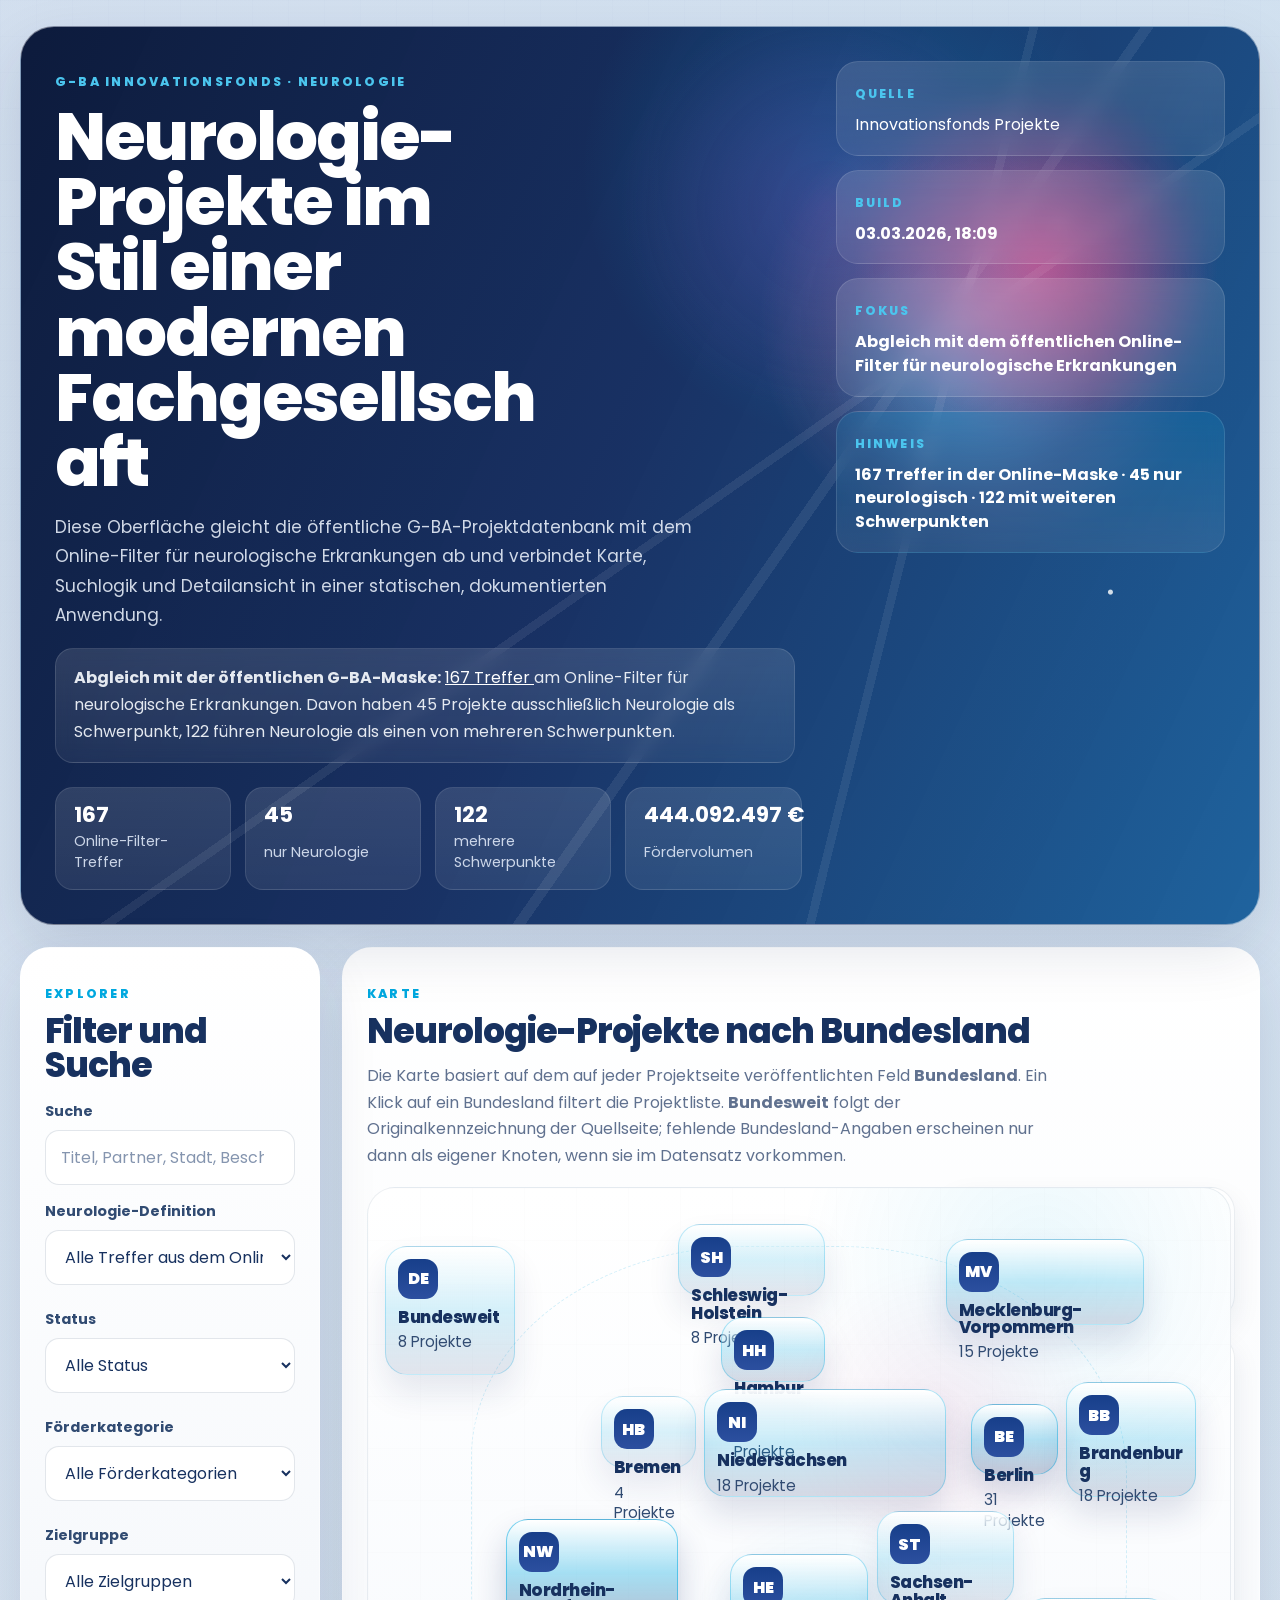
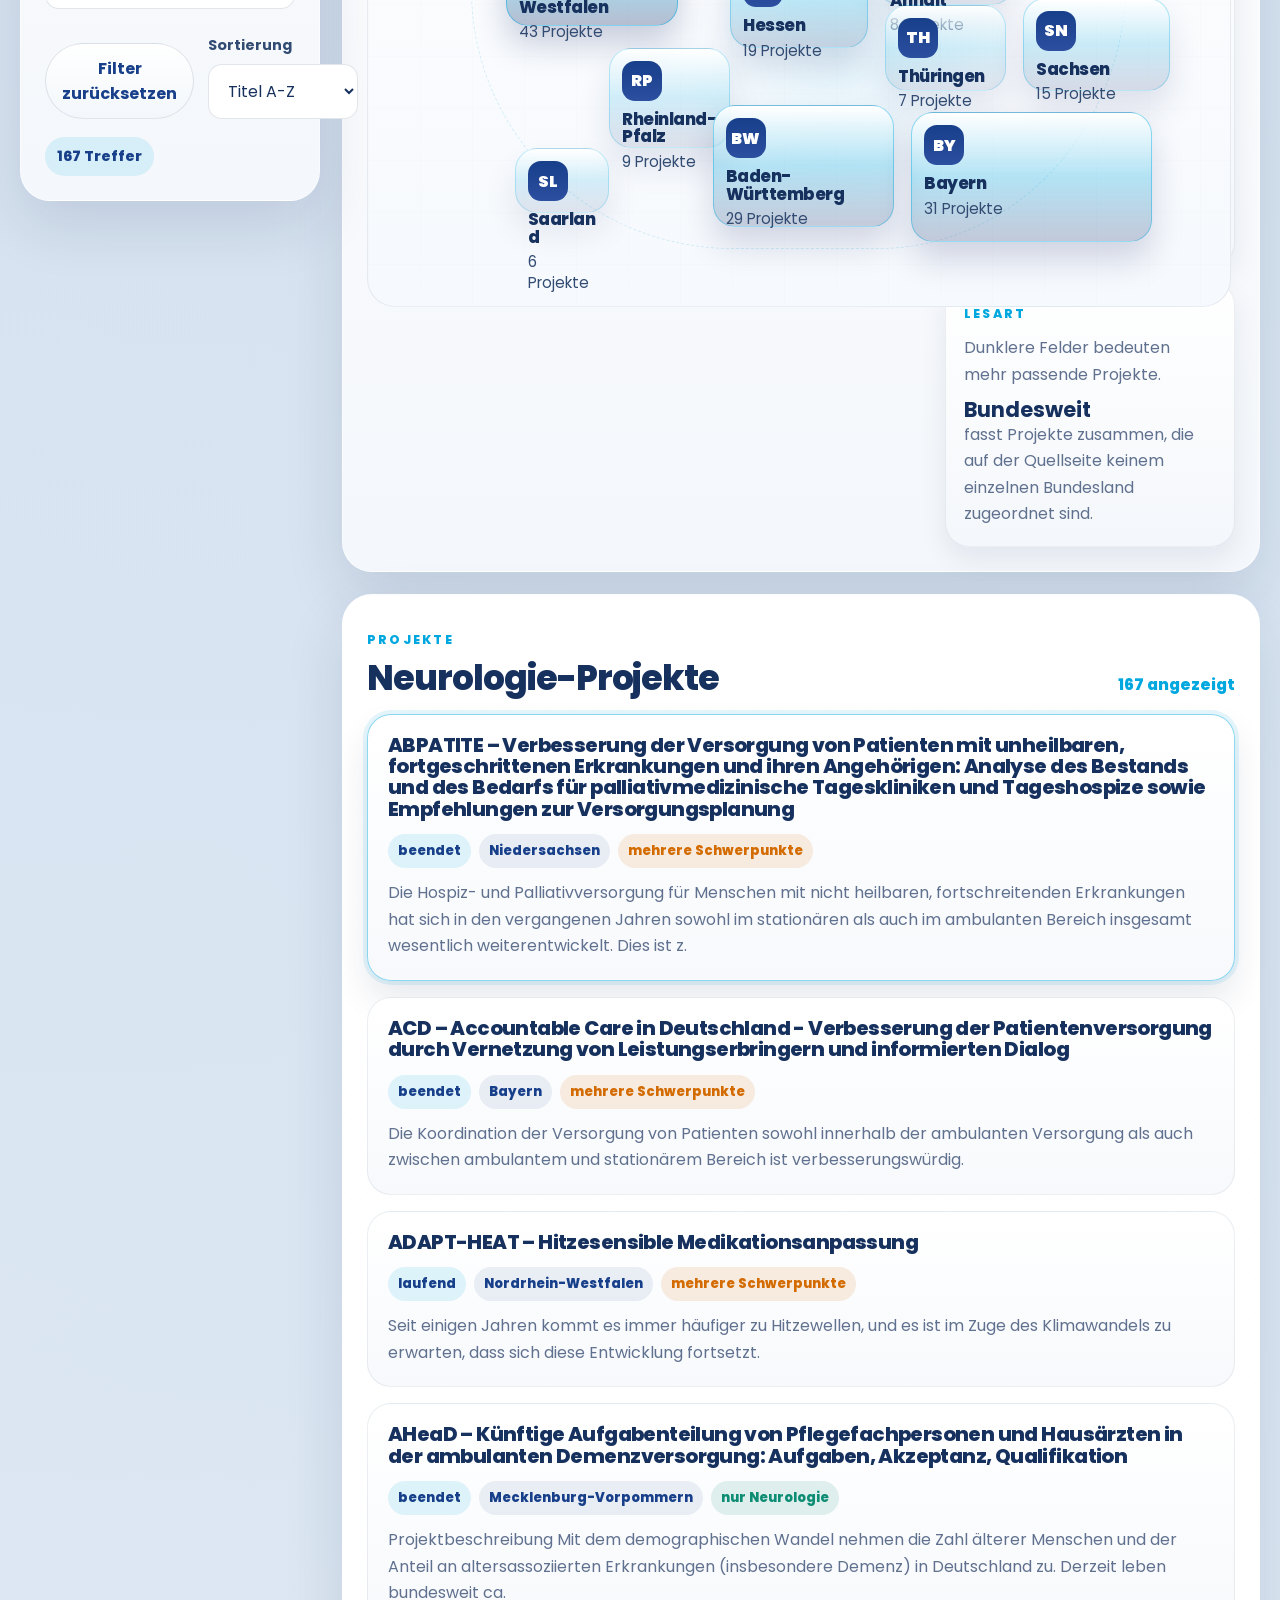
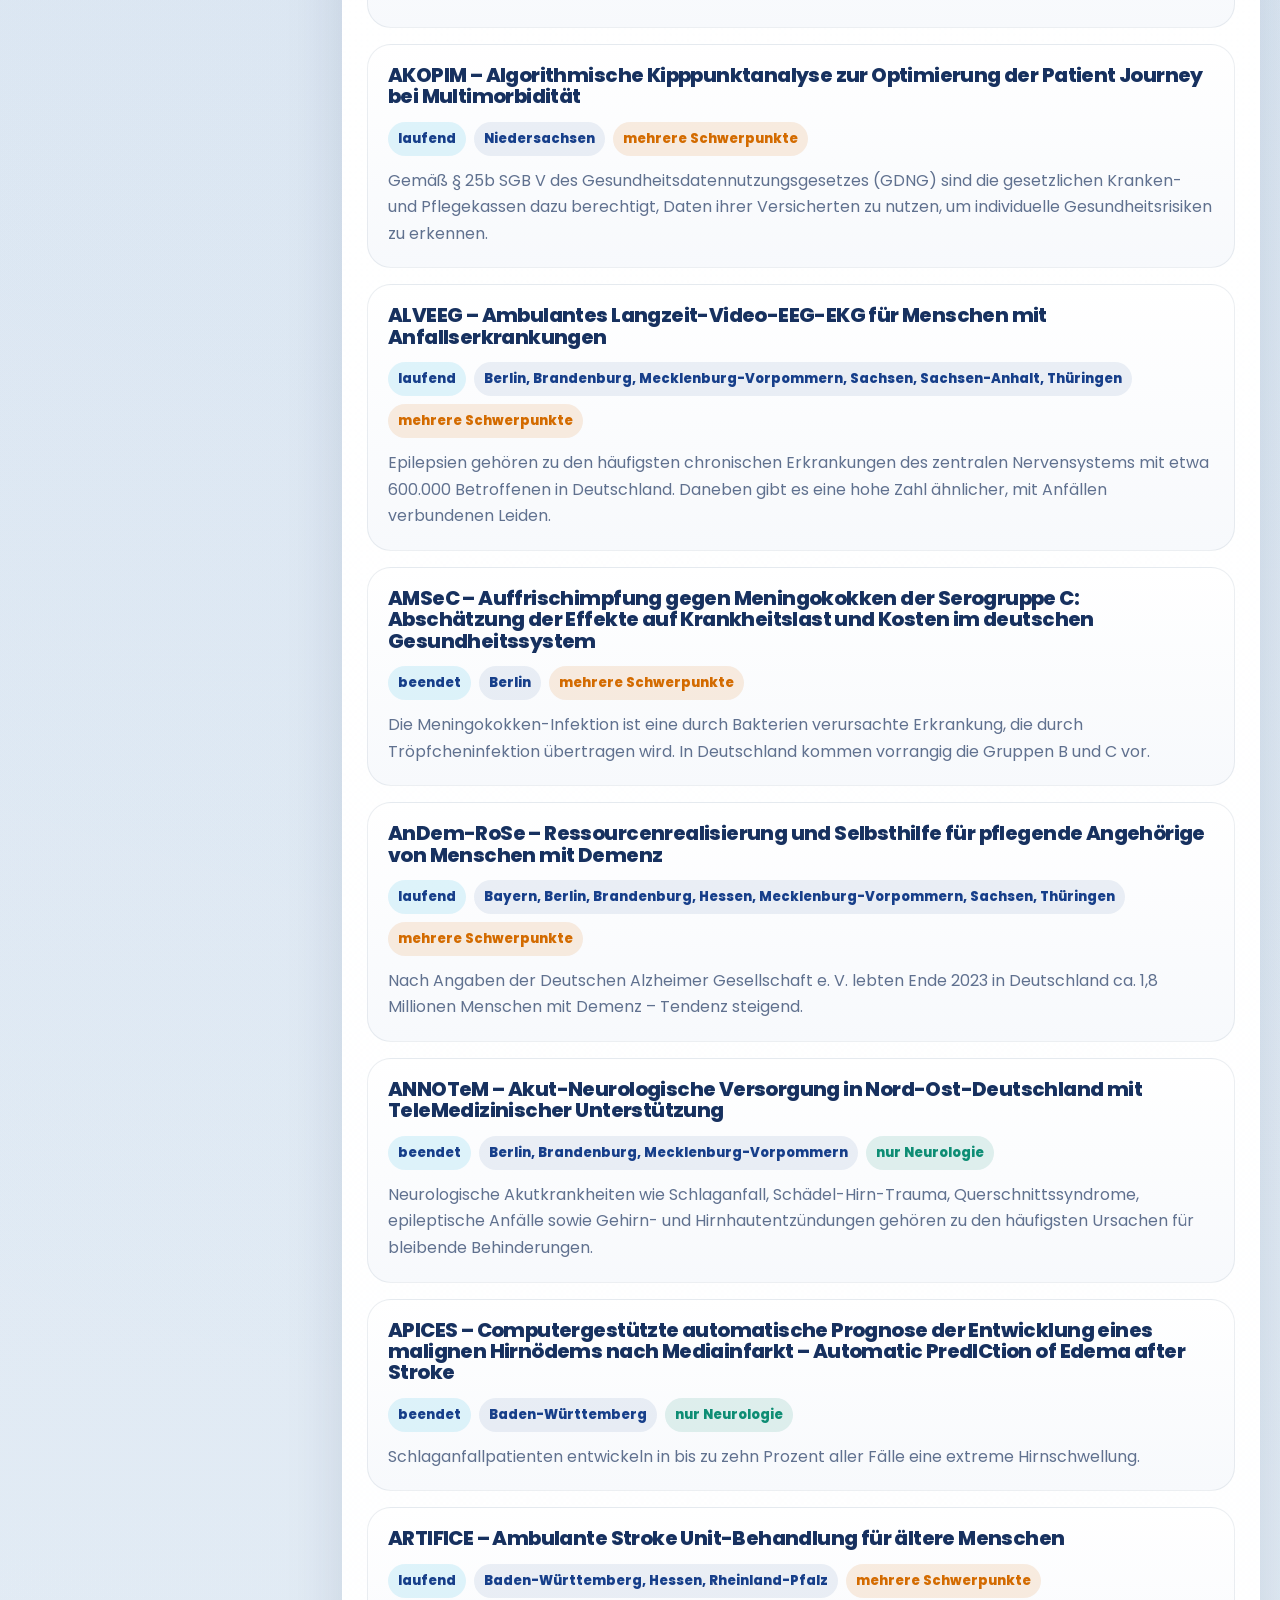
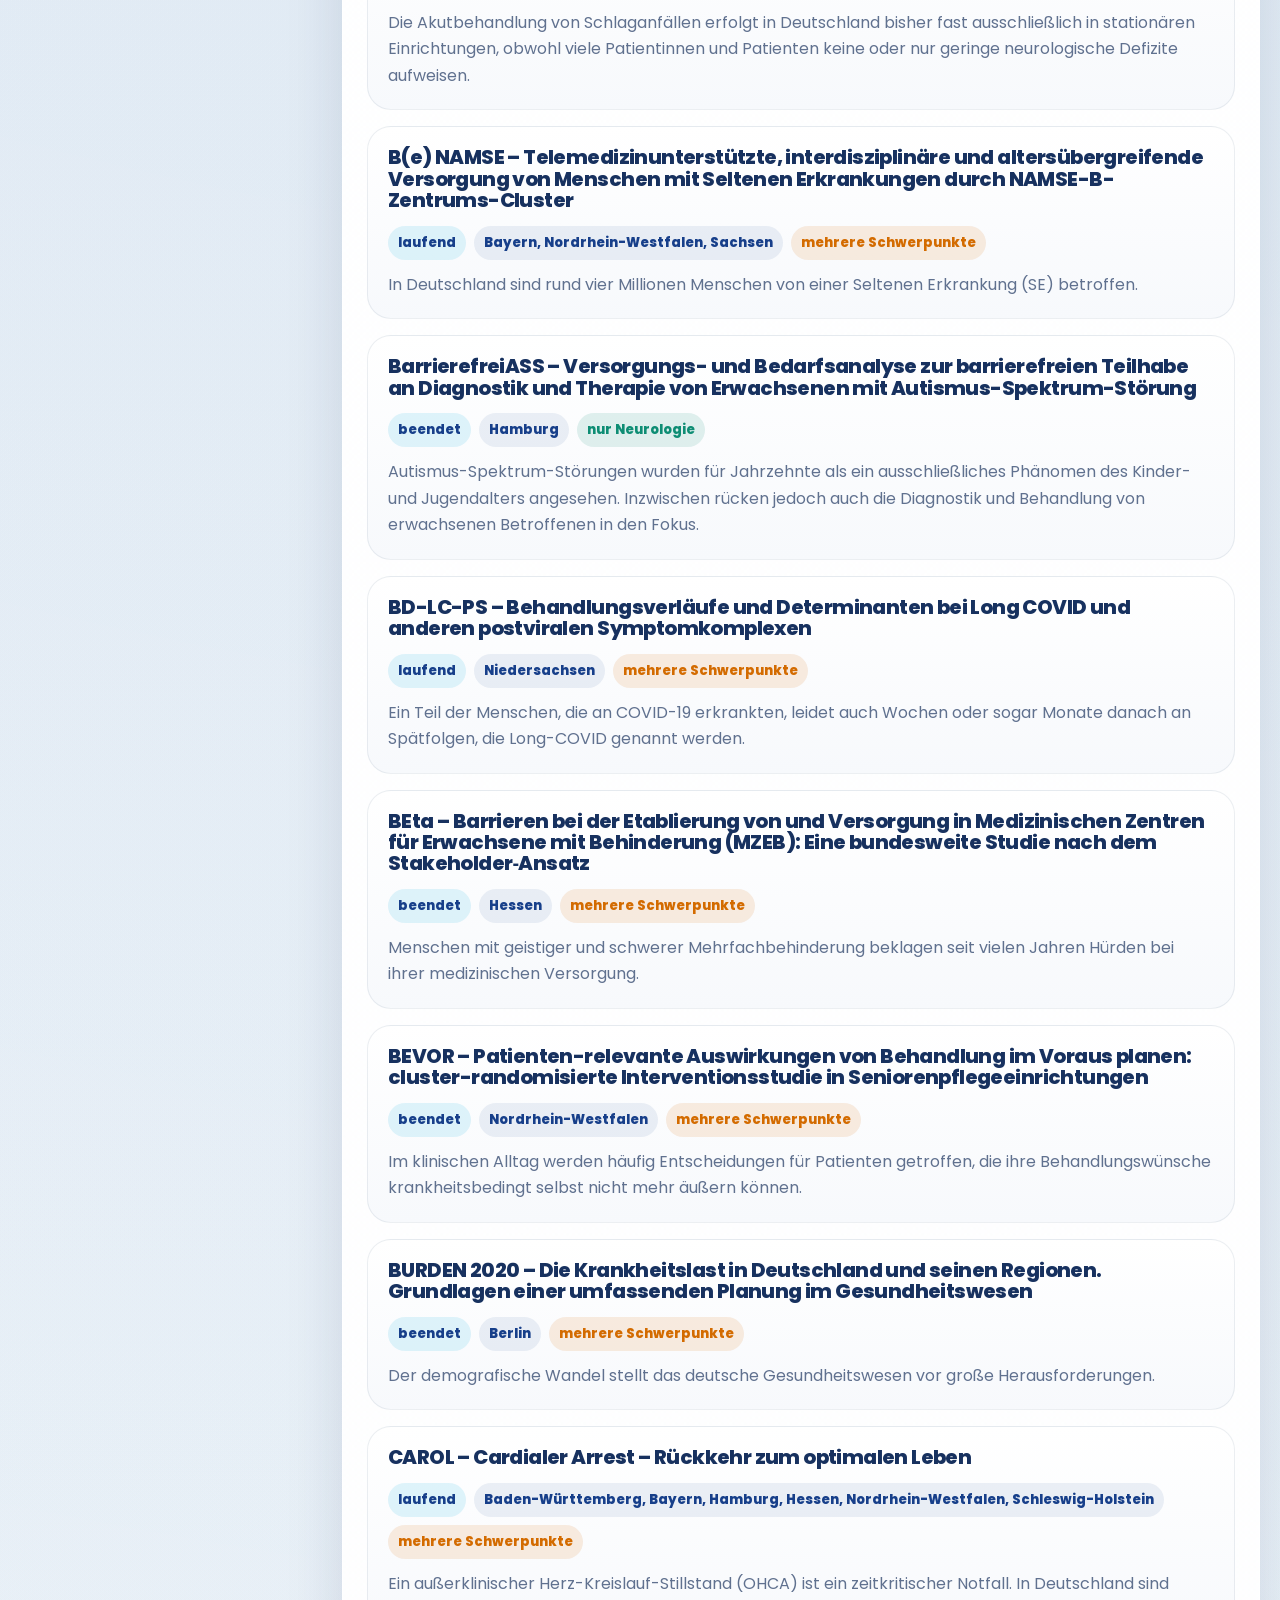
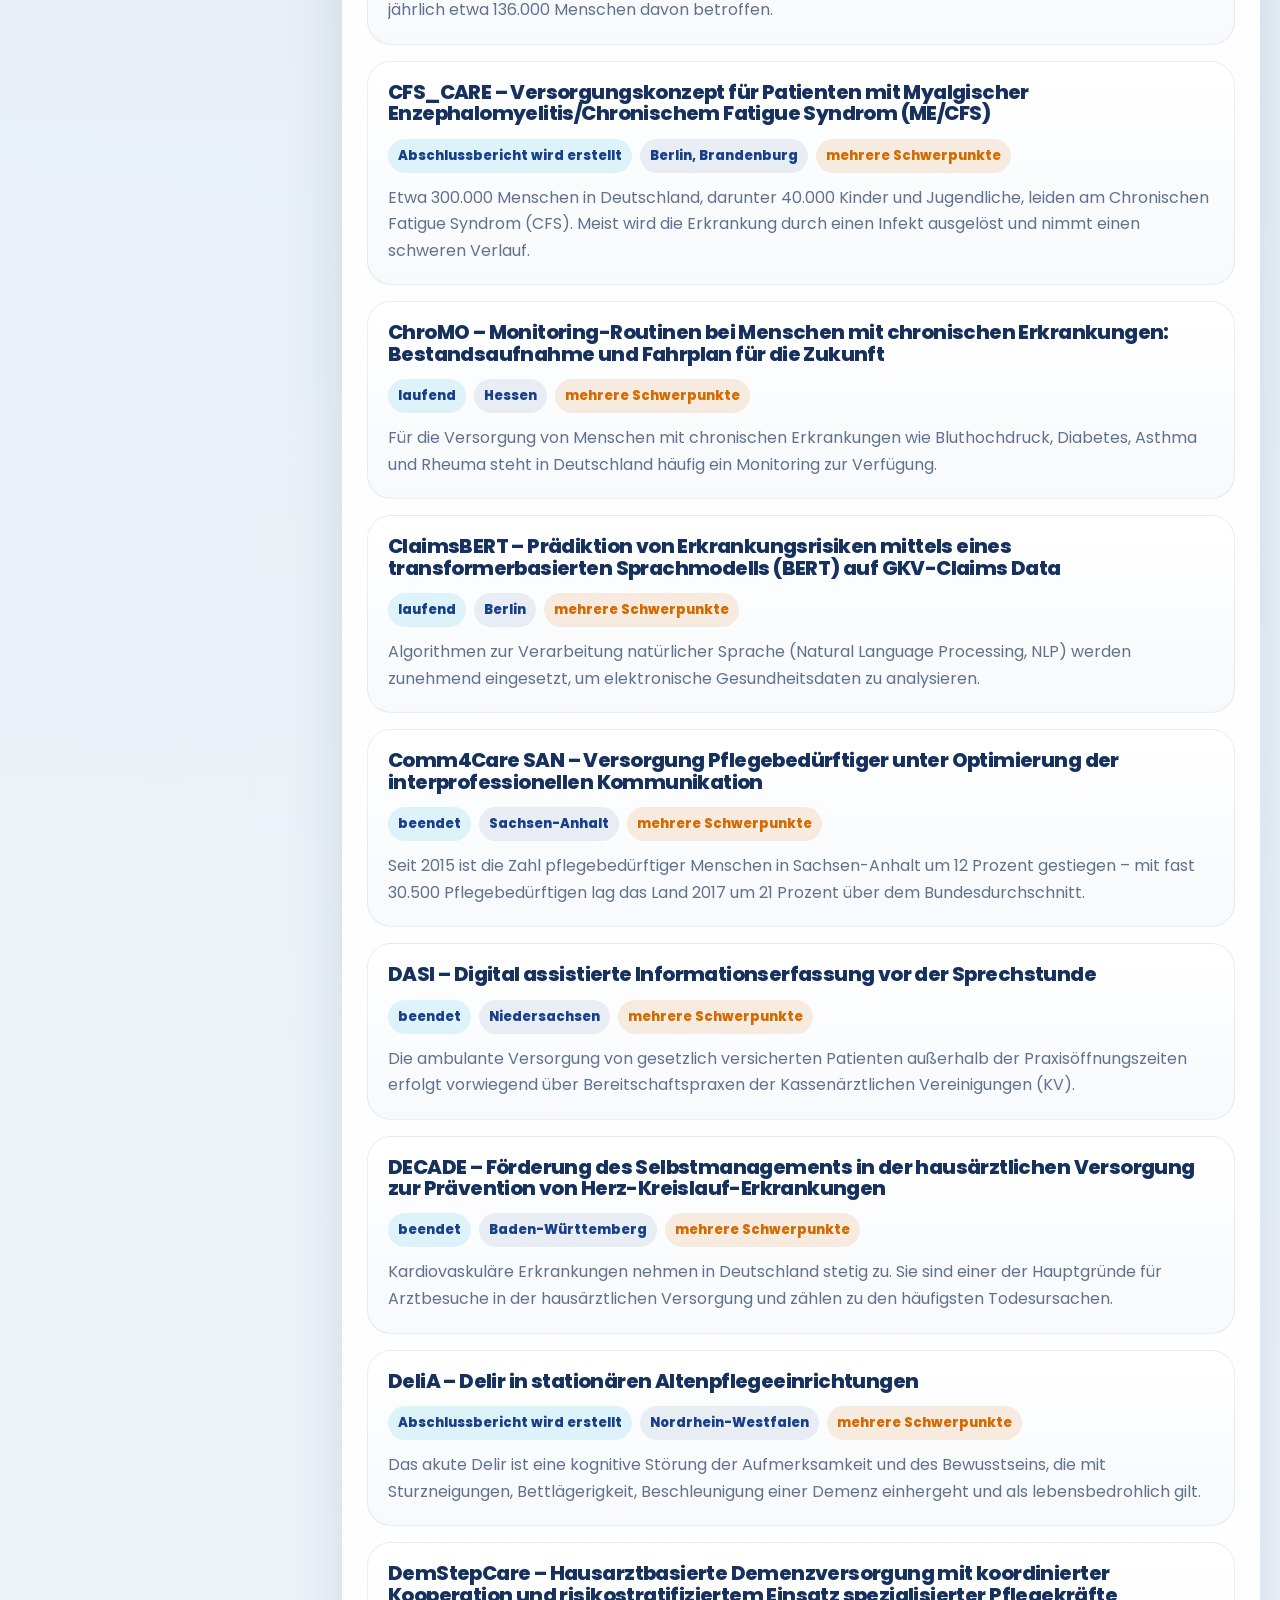
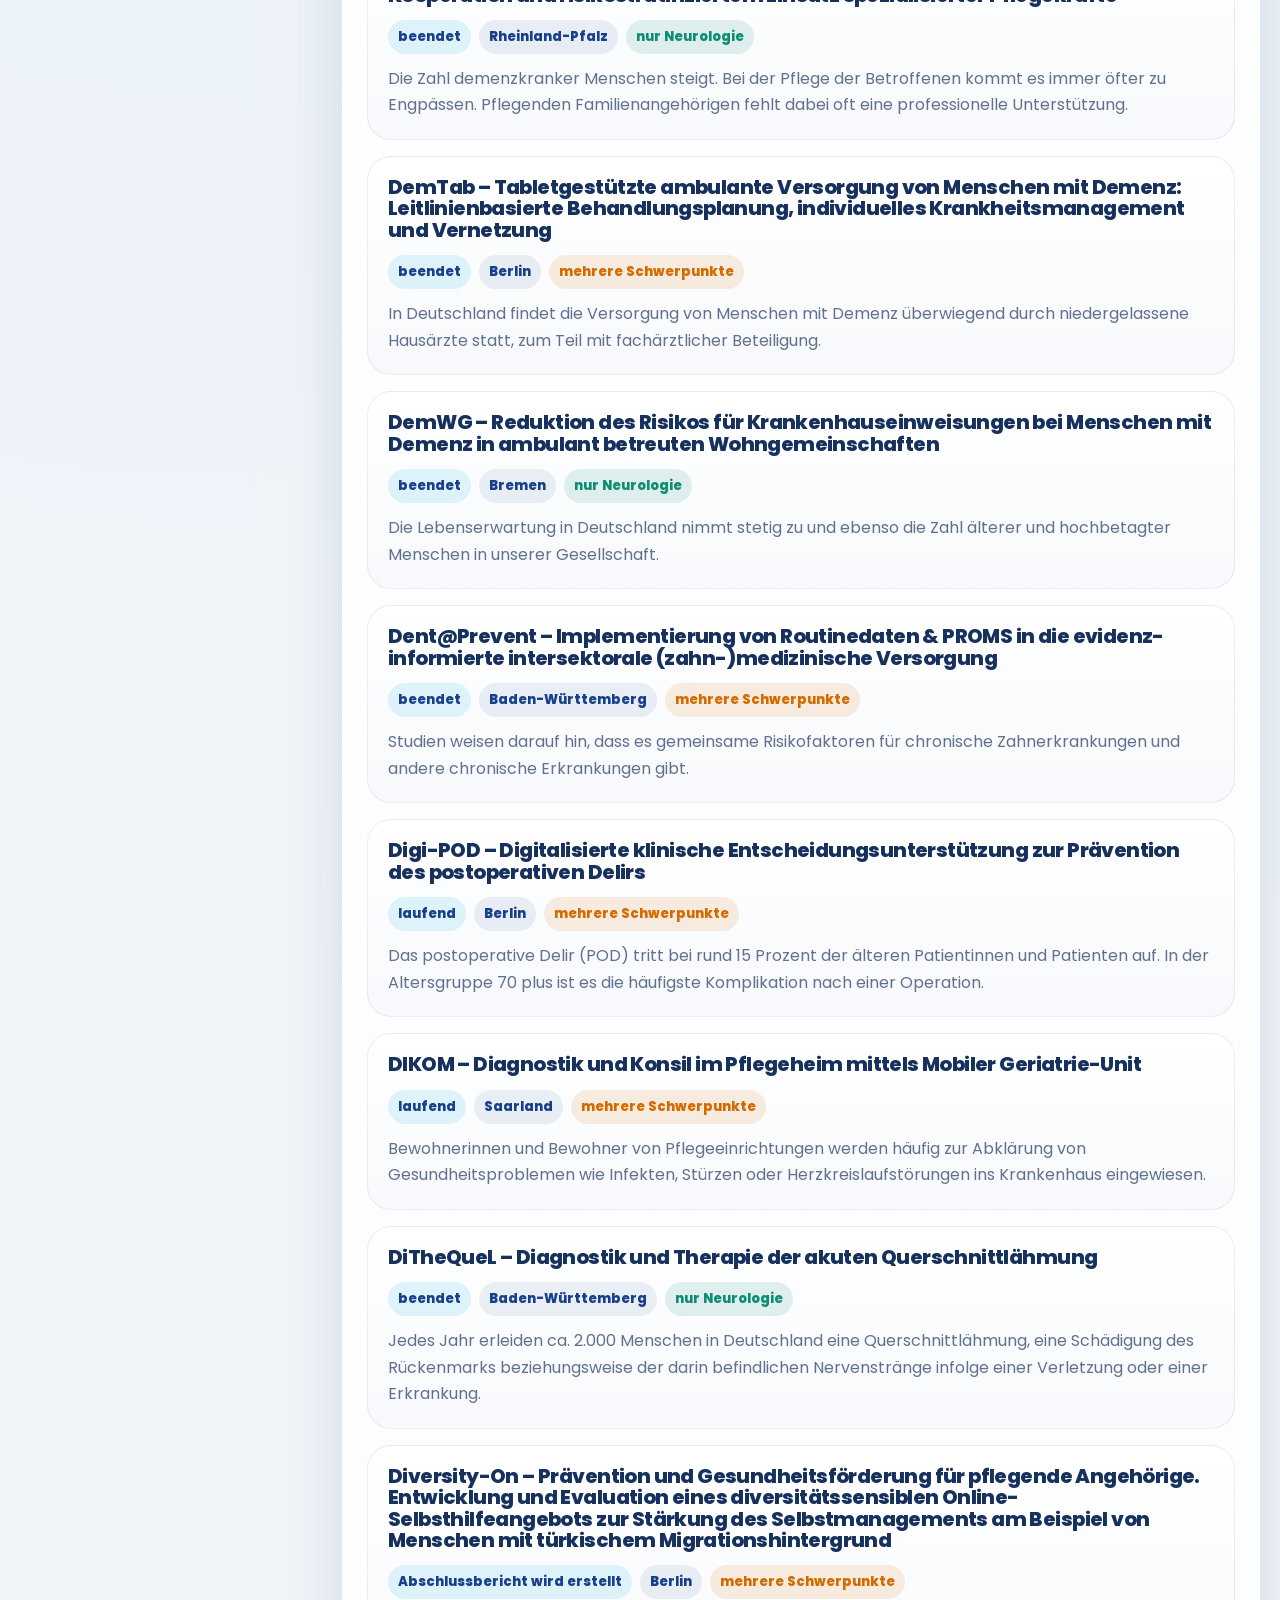
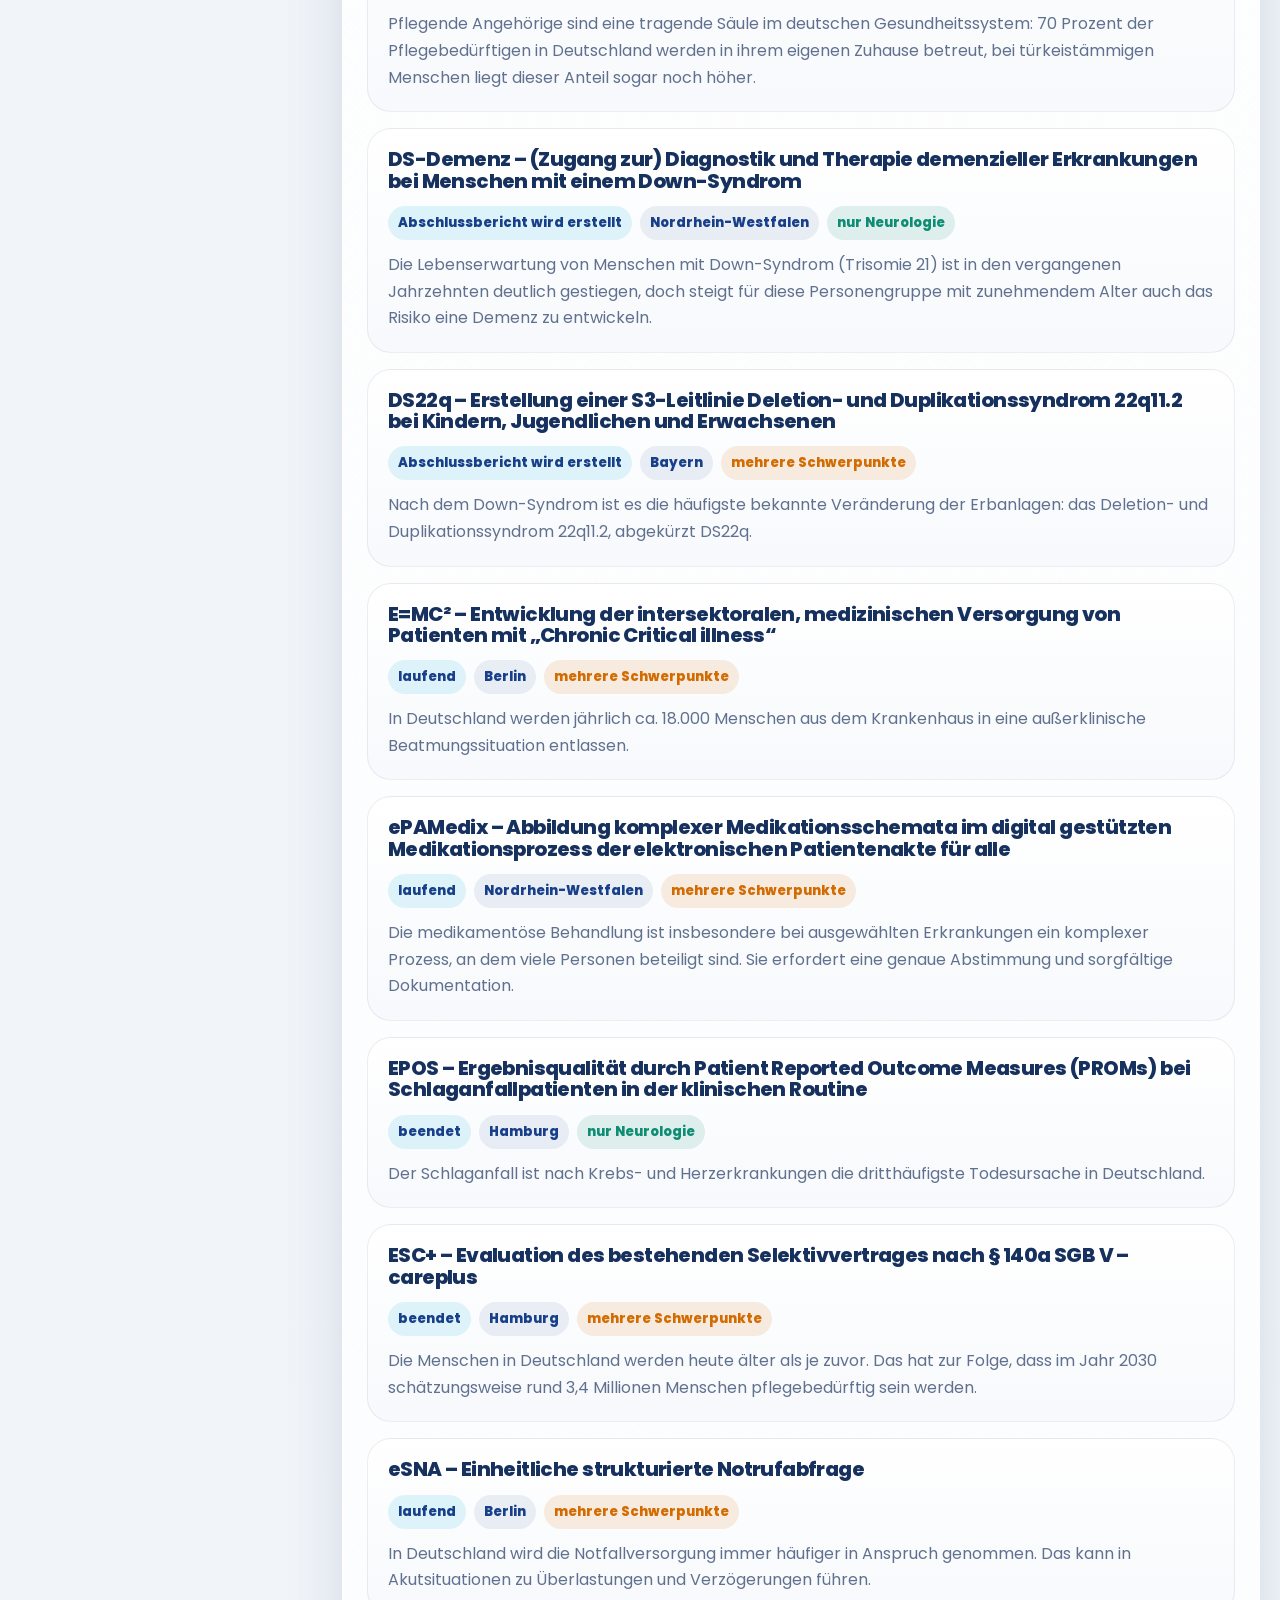
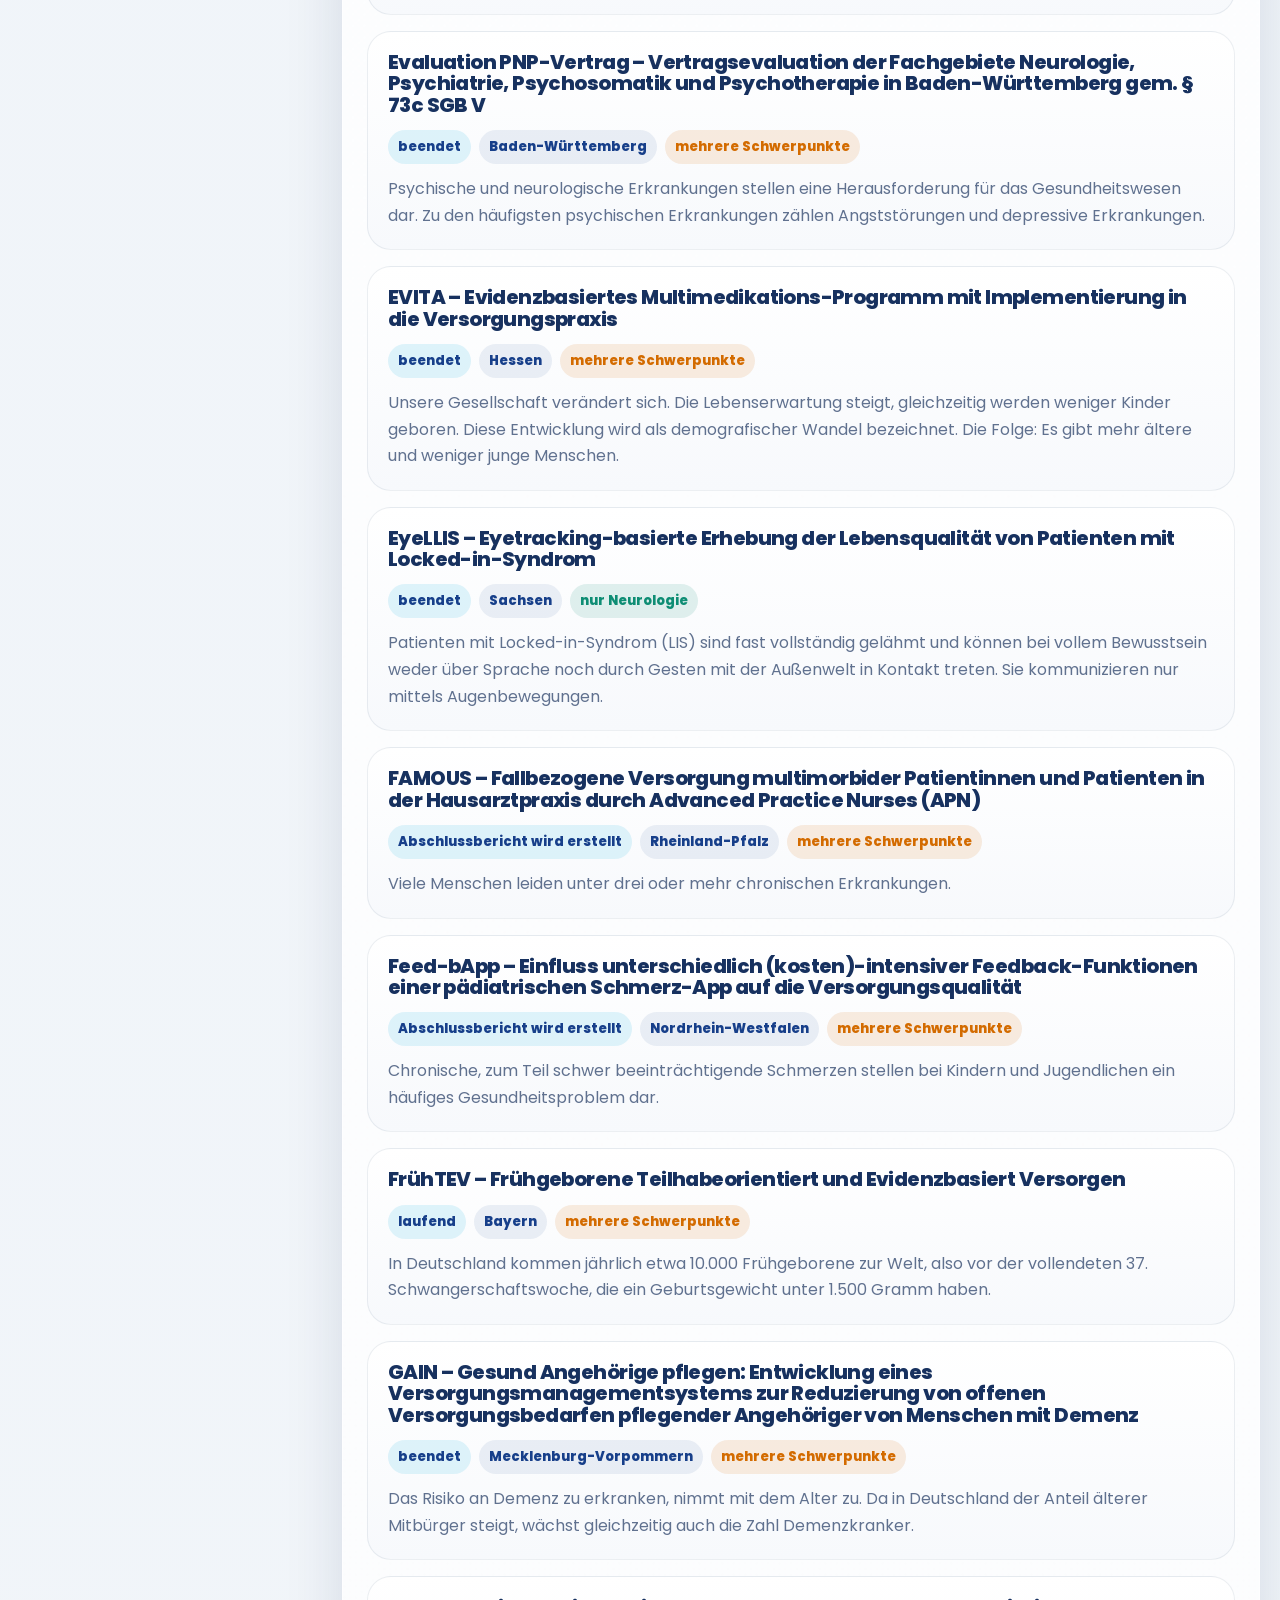
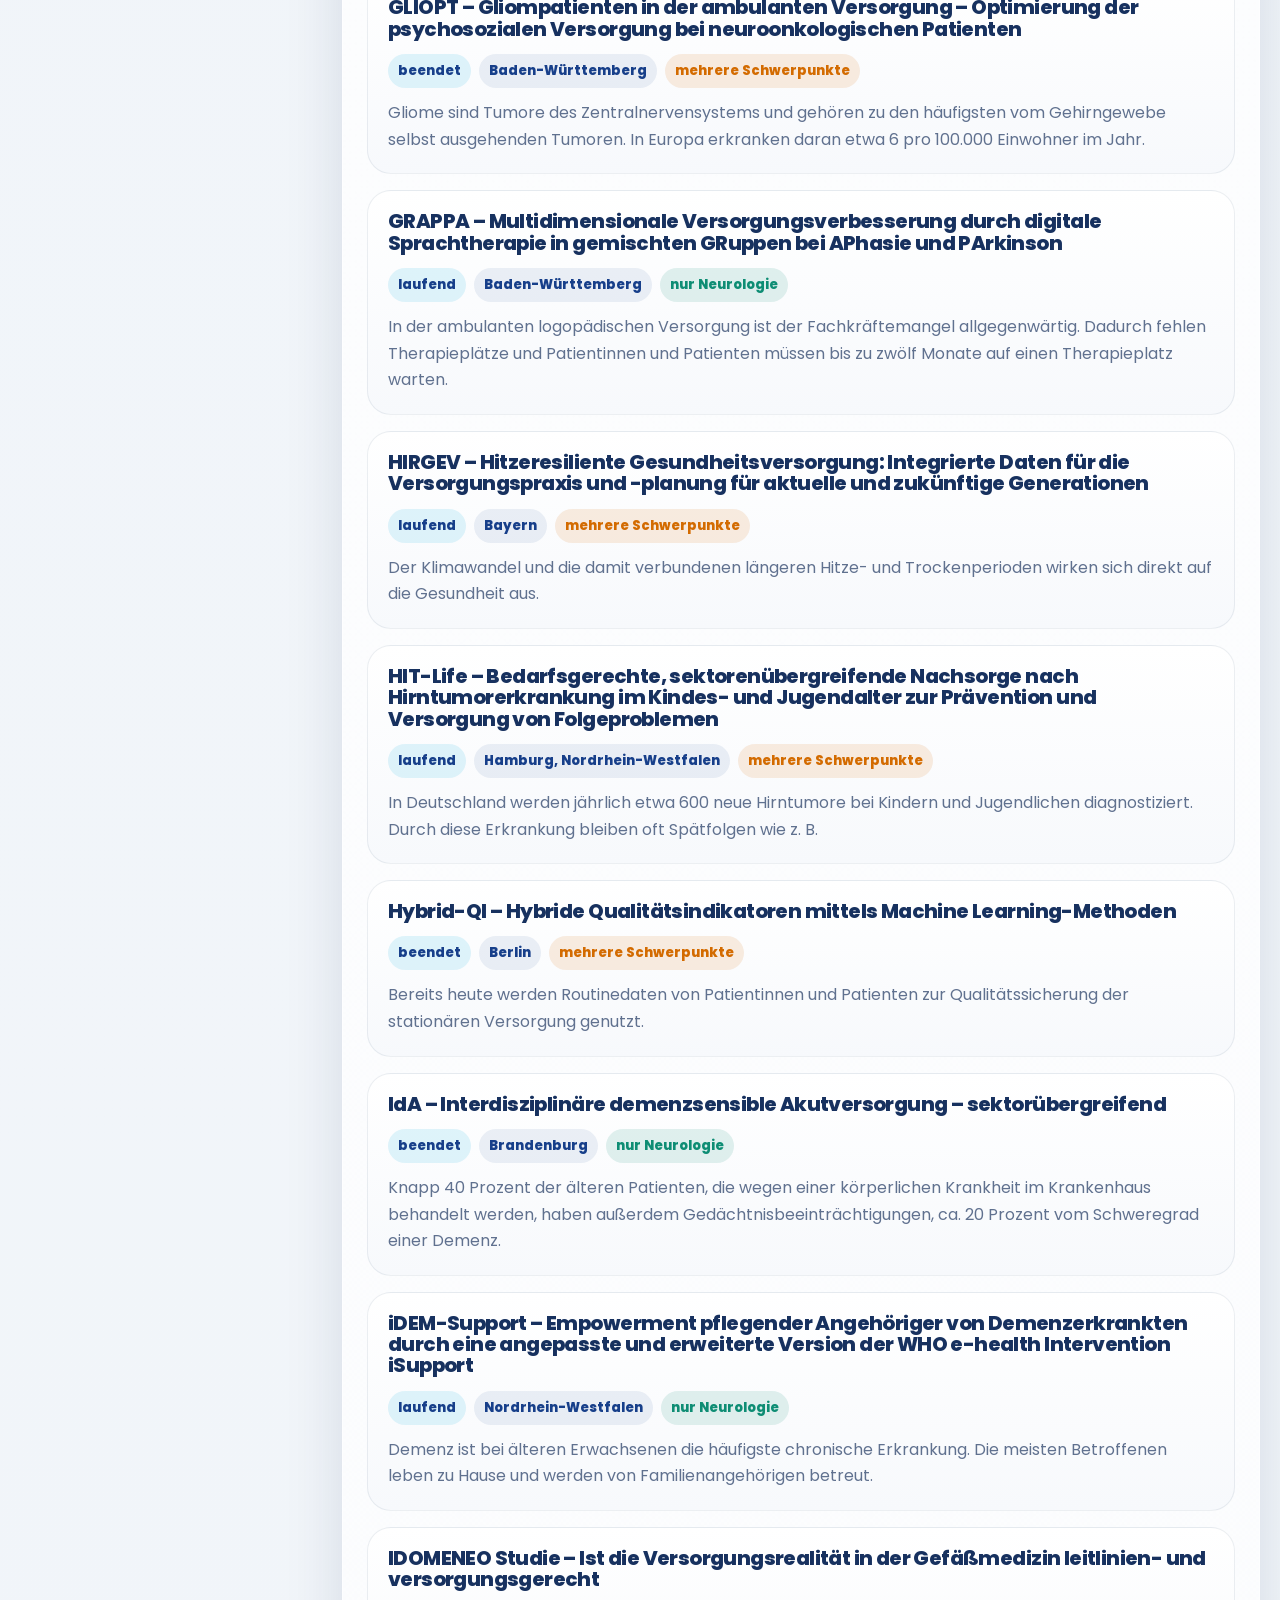
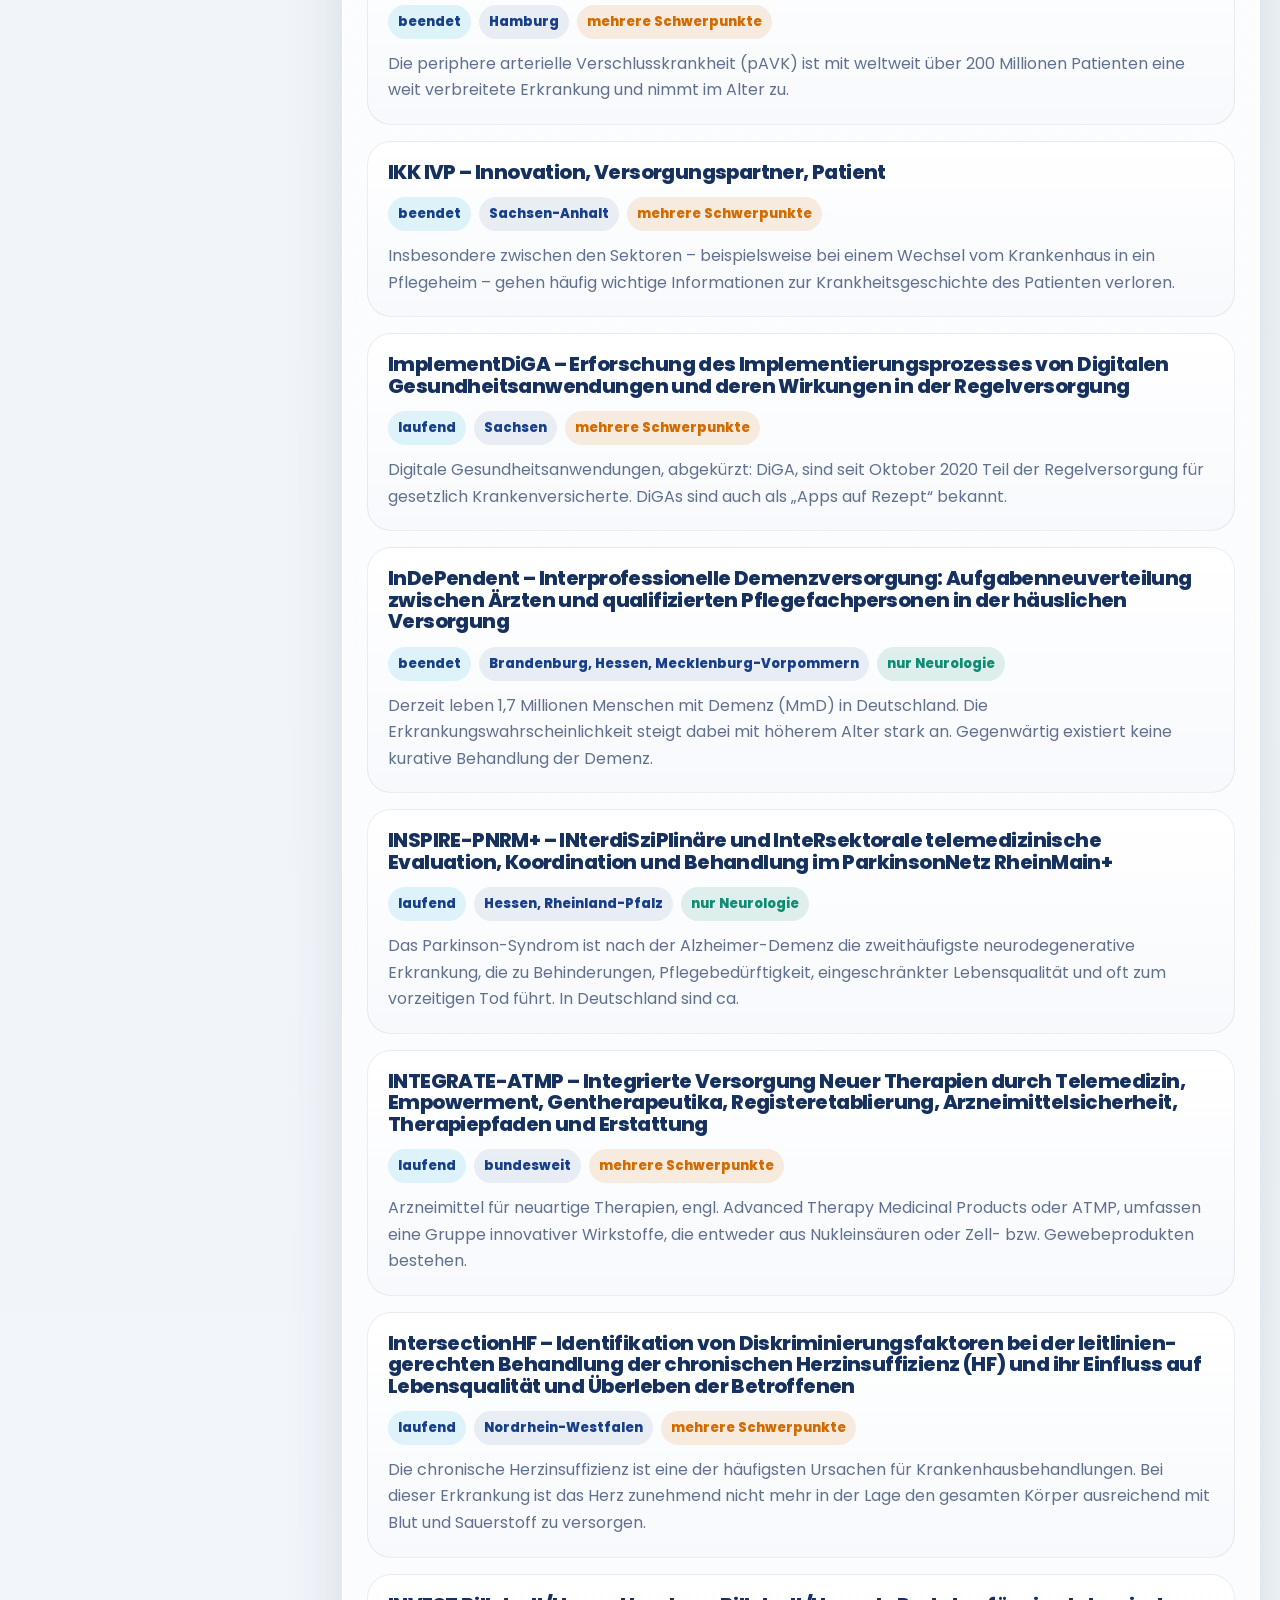
==== commit 5a6c0311: "Polish static loading copy" ====
--- a/docs/index.html
+++ b/docs/index.html
@@ -117,7 +117,7 @@
               <div class="map-side-card">
                 <span class="map-side-label">Aktive Auswahl</span>
                 <strong id="map-active-label">Alle Bundesländer</strong>
-                <p id="map-active-count" class="map-side-copy">122 Projekte</p>
+                <p id="map-active-count" class="map-side-copy">Wird geladen ...</p>
               </div>
               <div class="map-side-card">
                 <span class="map-side-label">Stärkste Regionen</span>
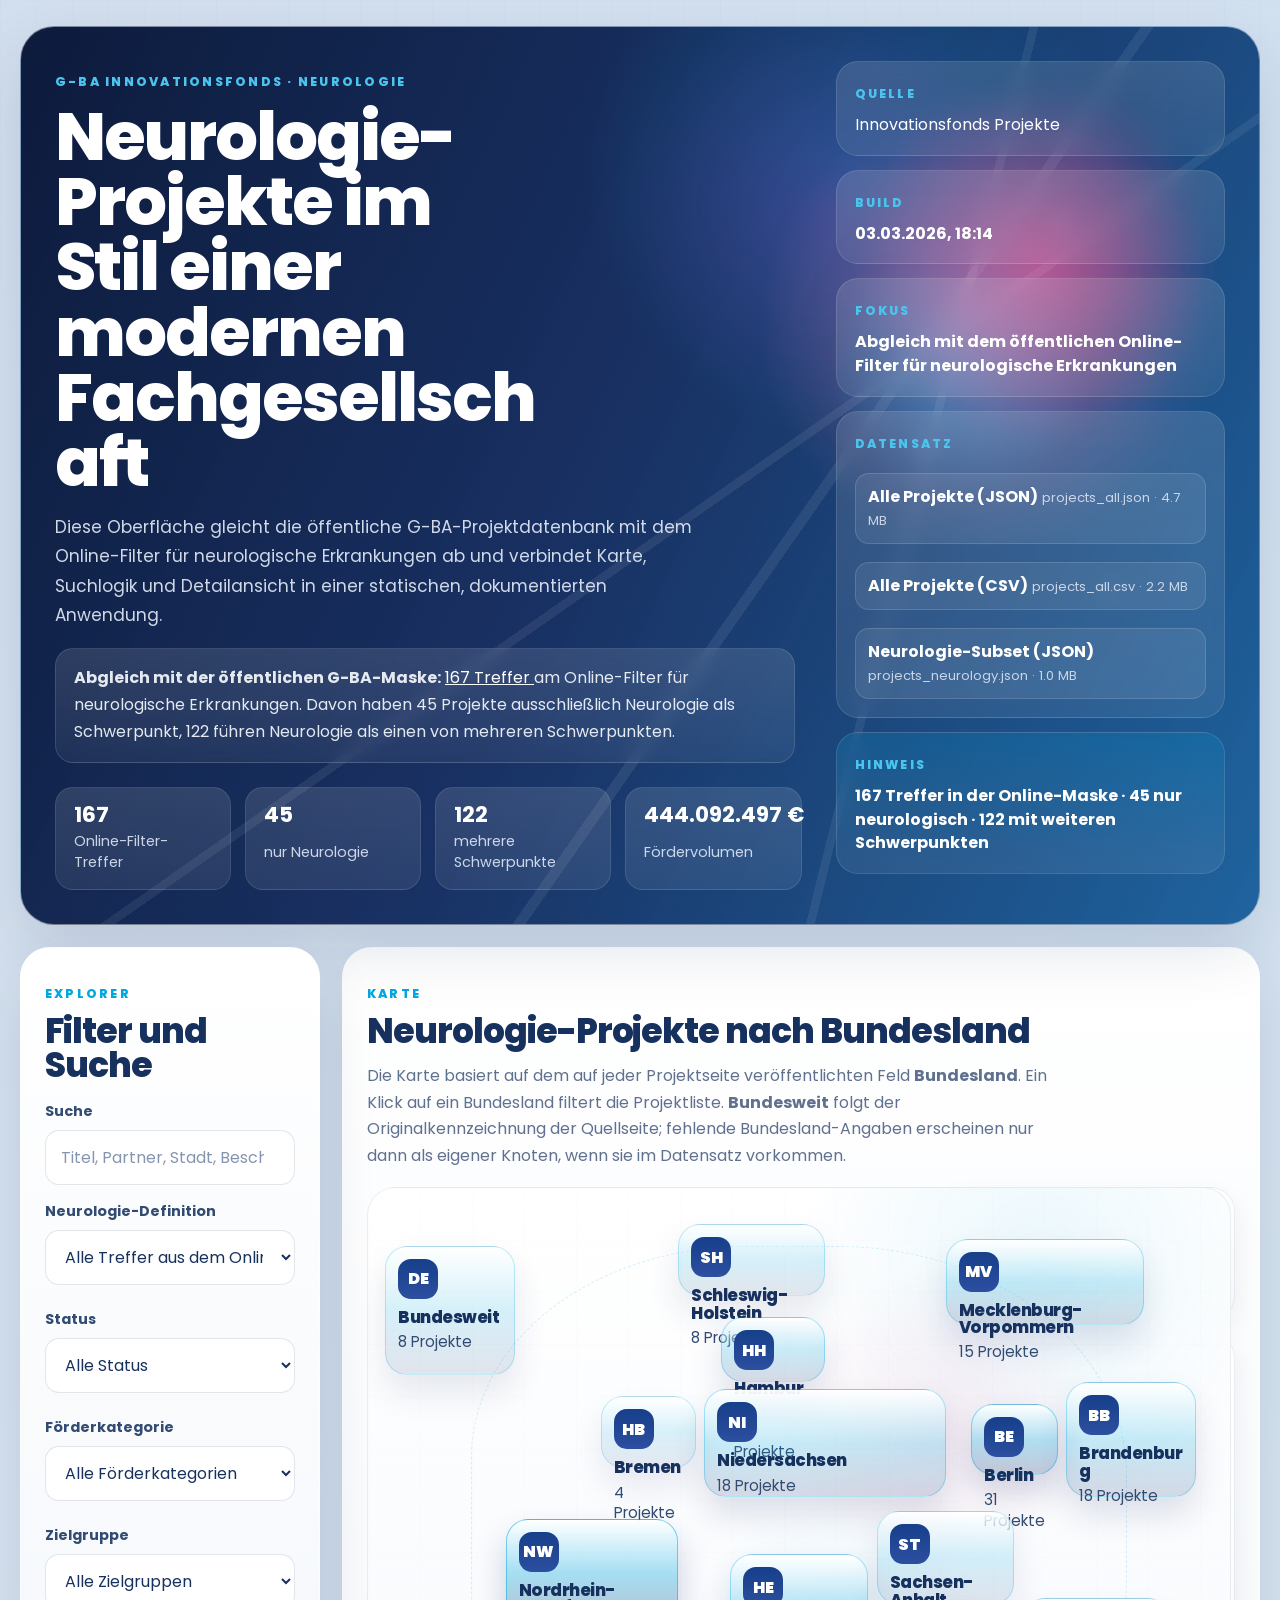
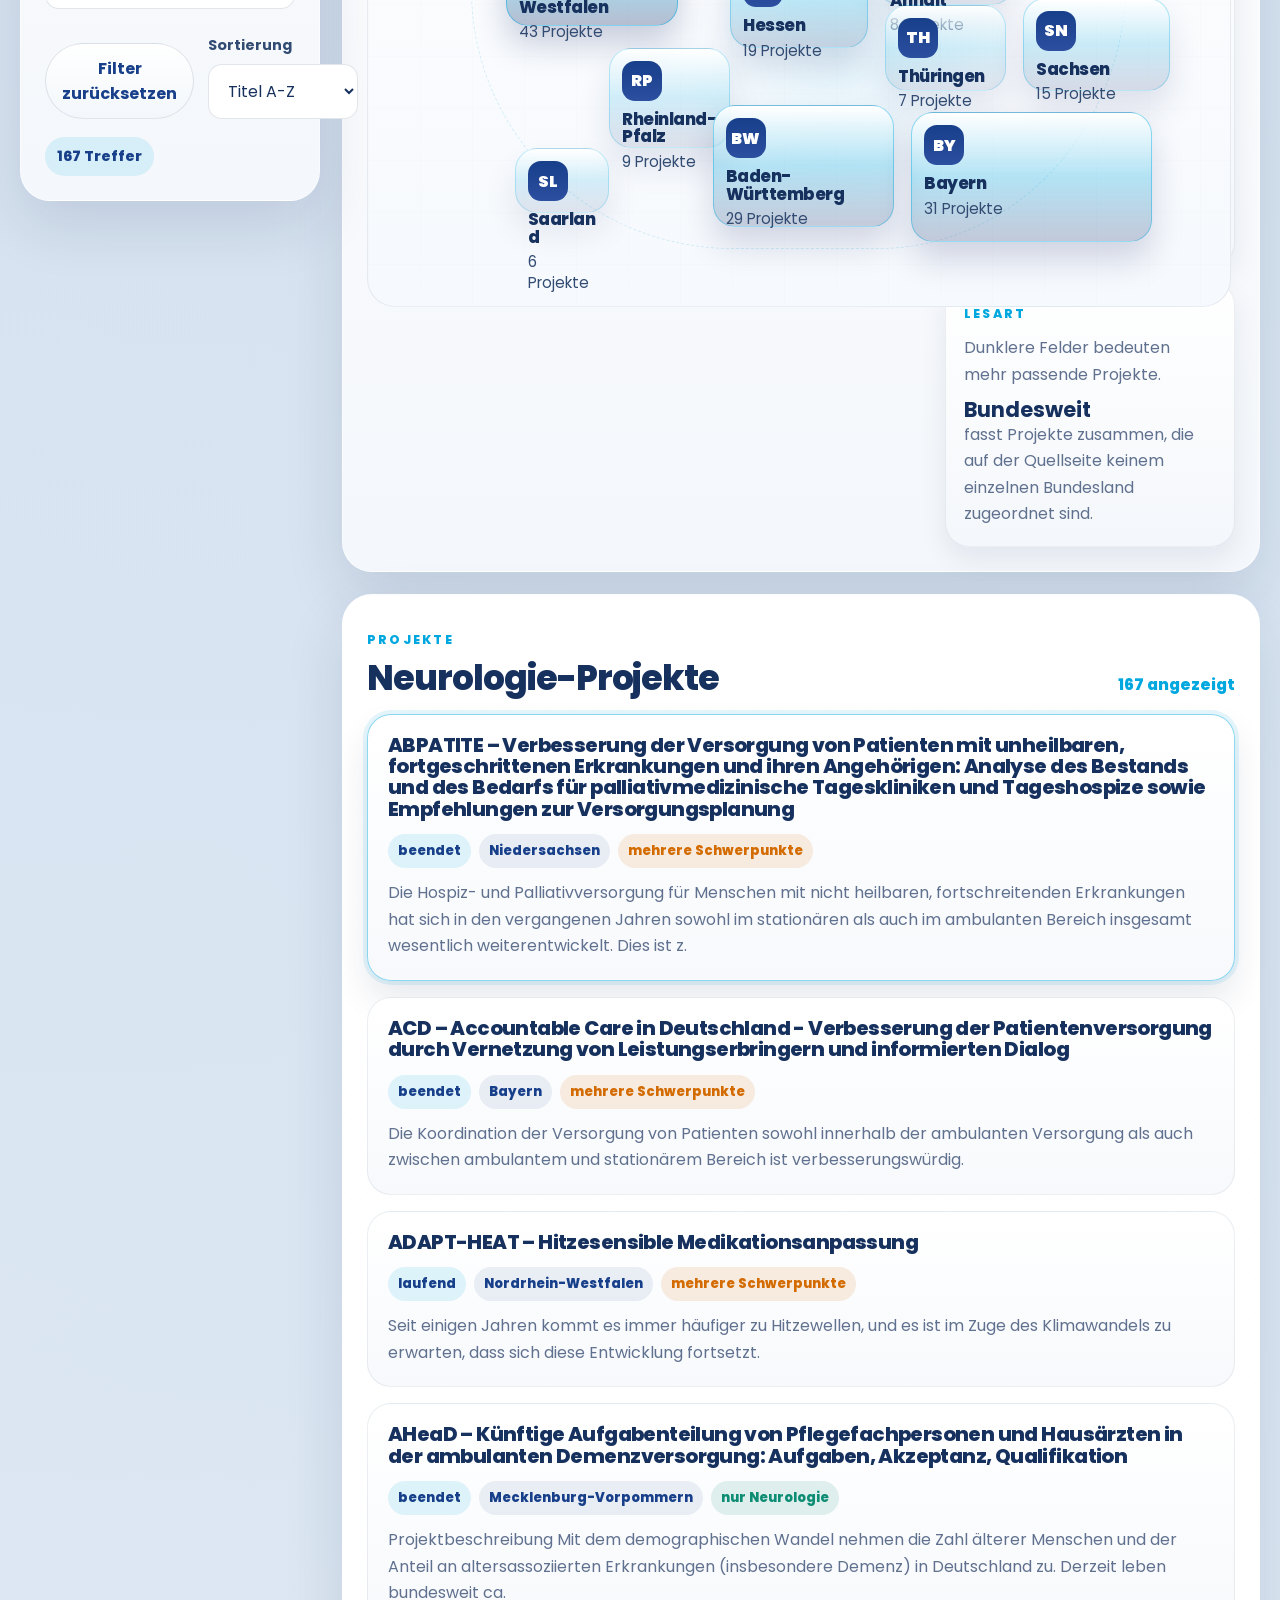
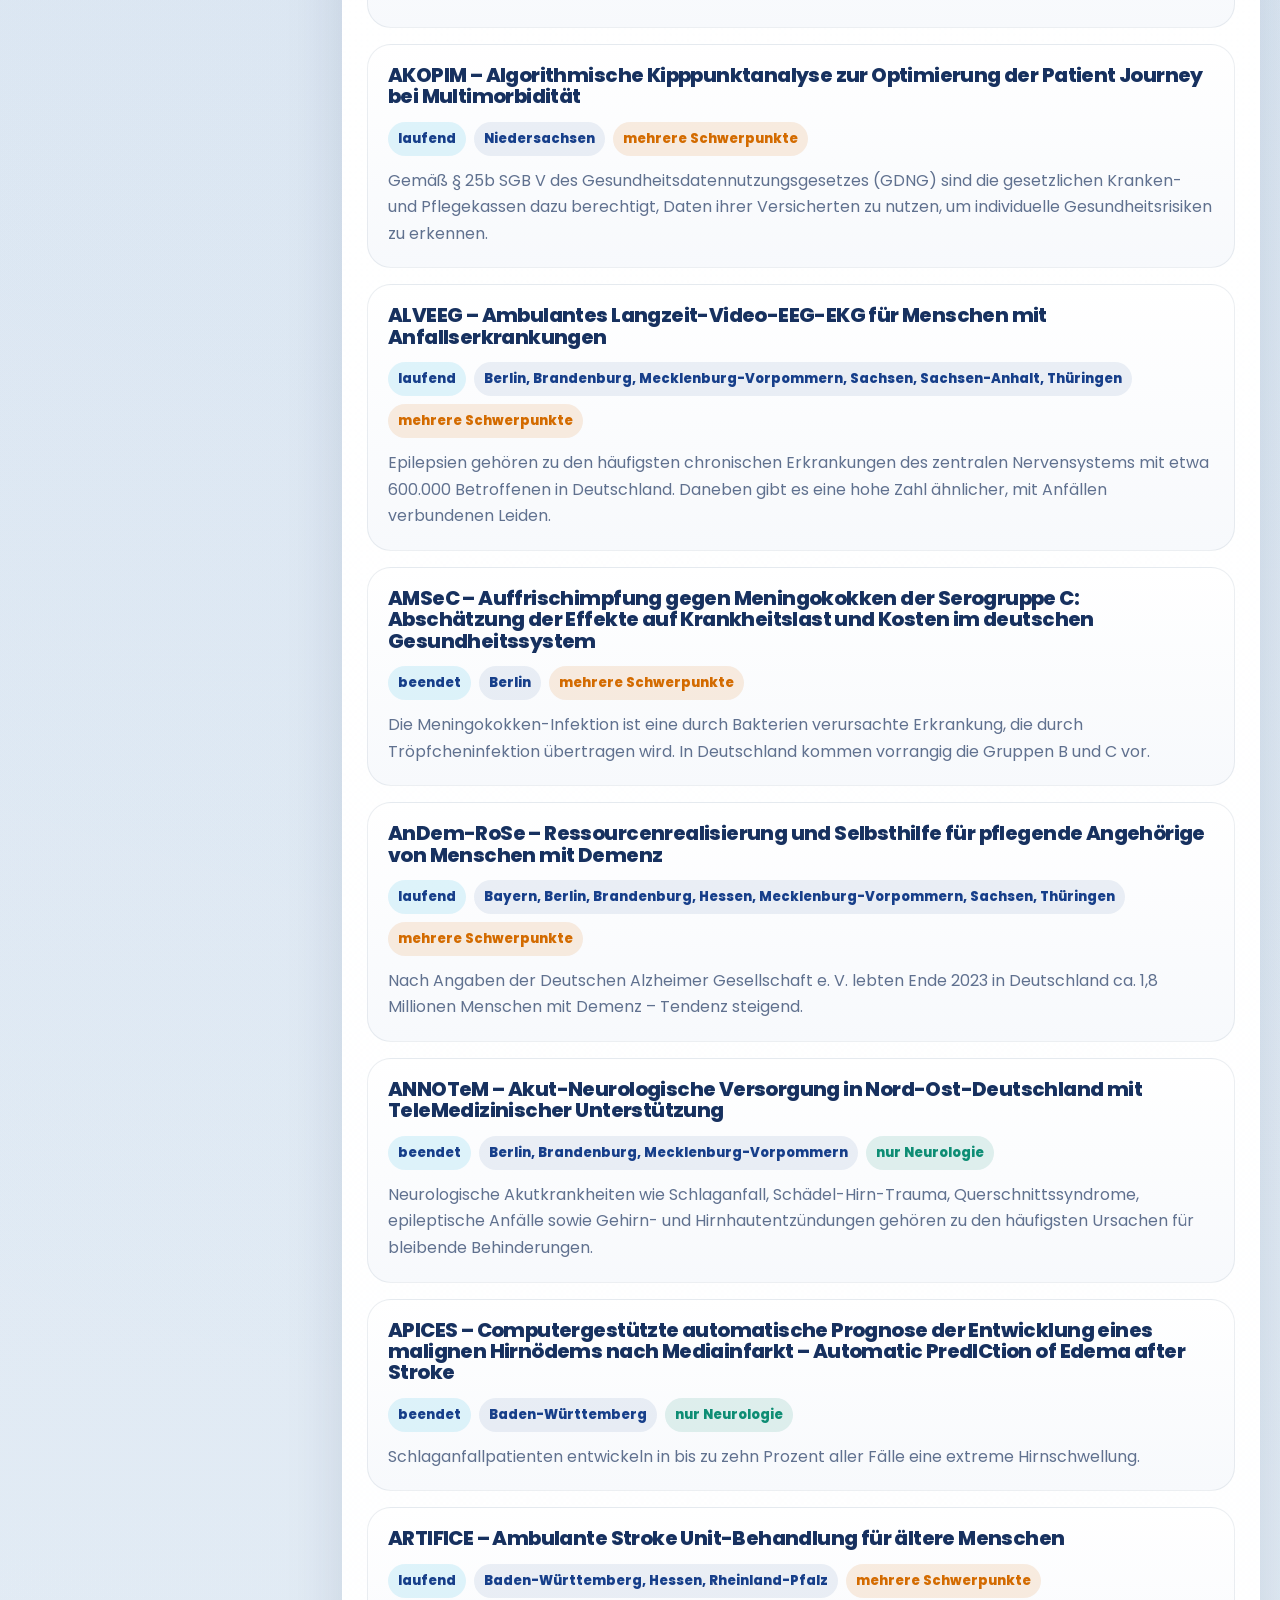
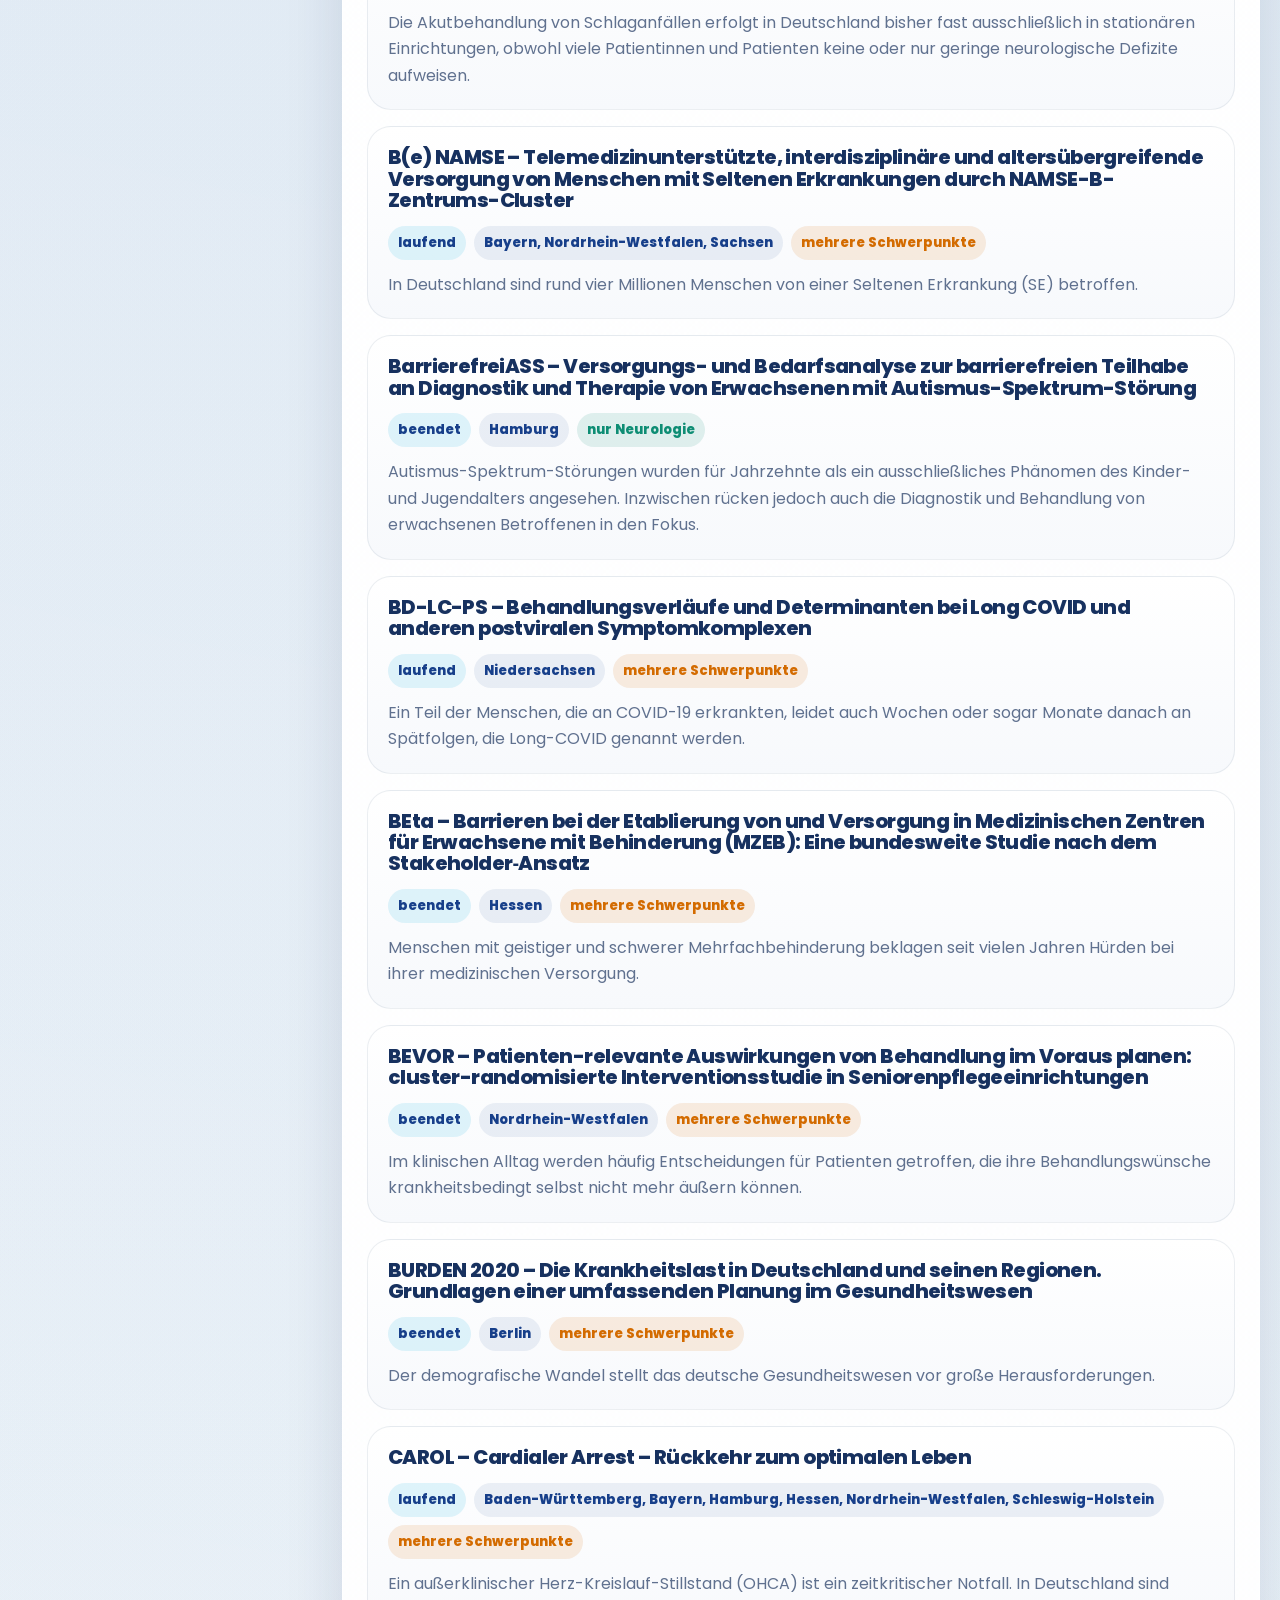
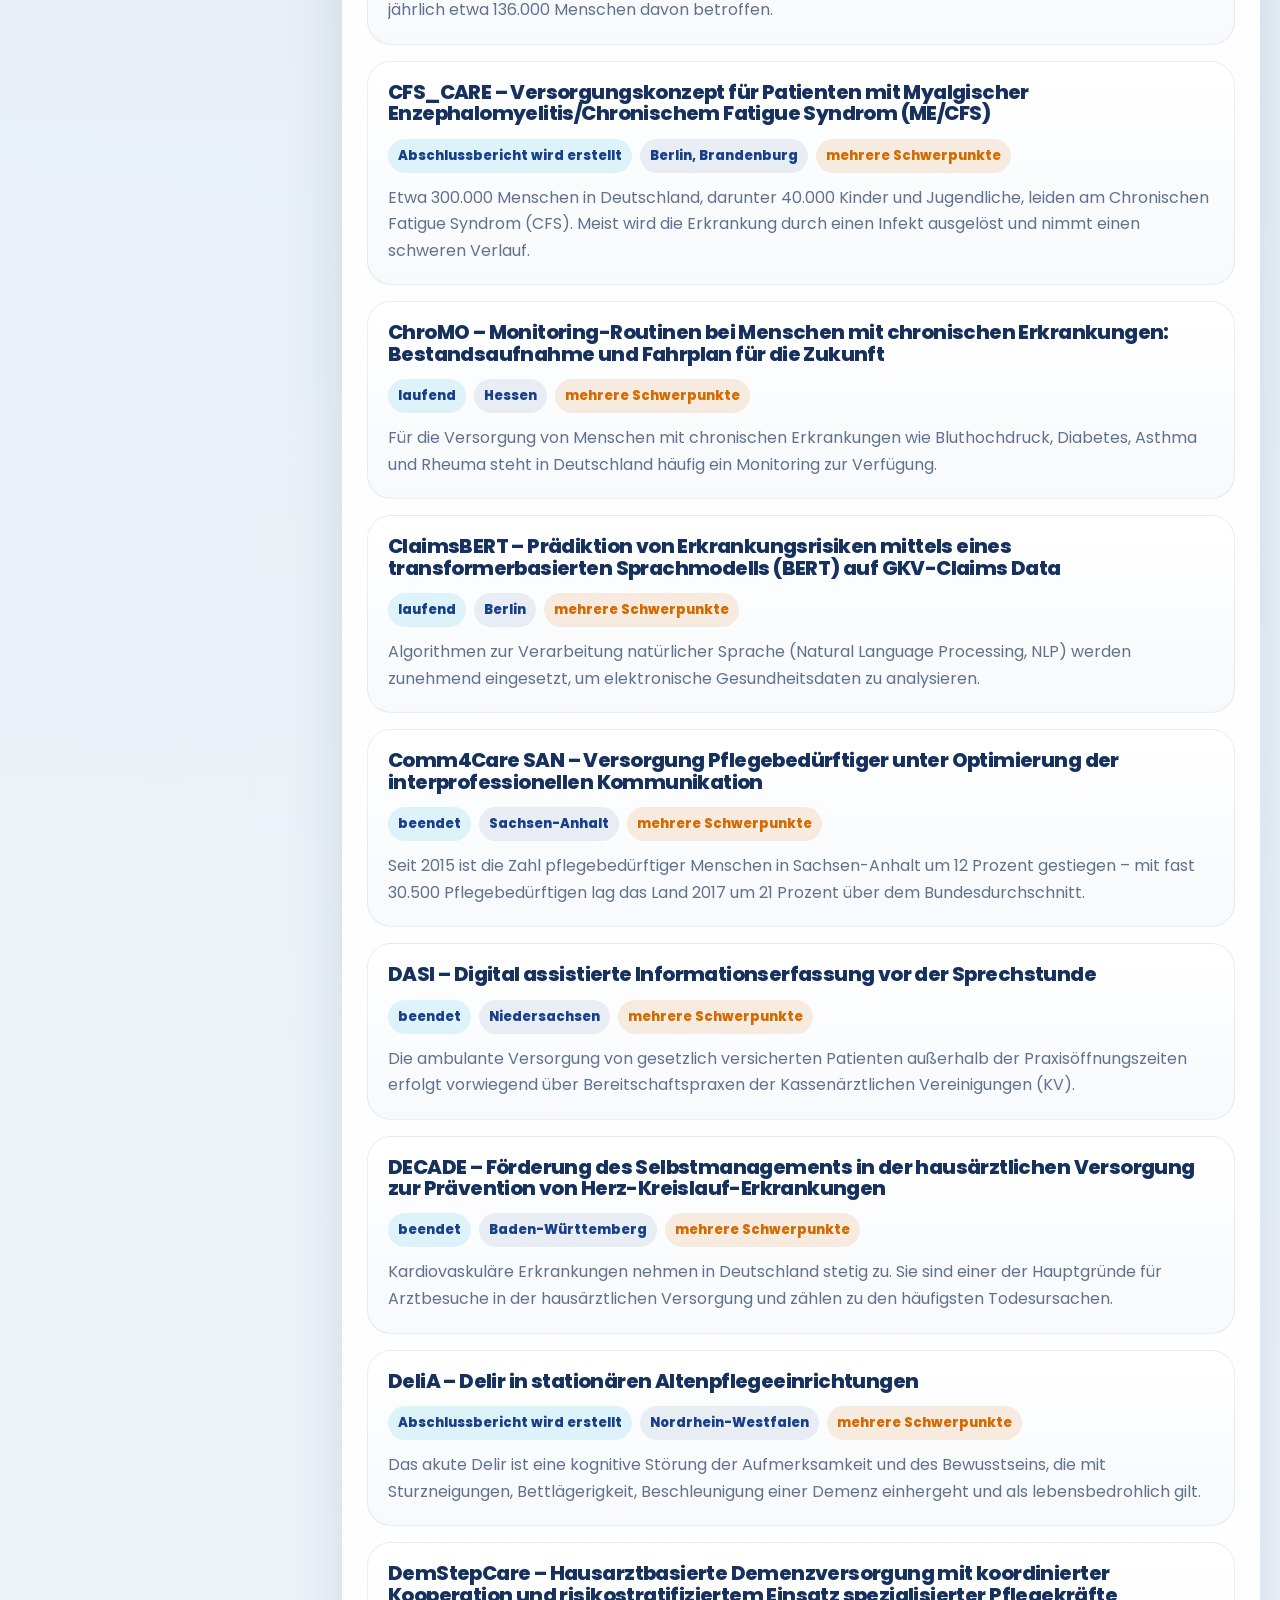
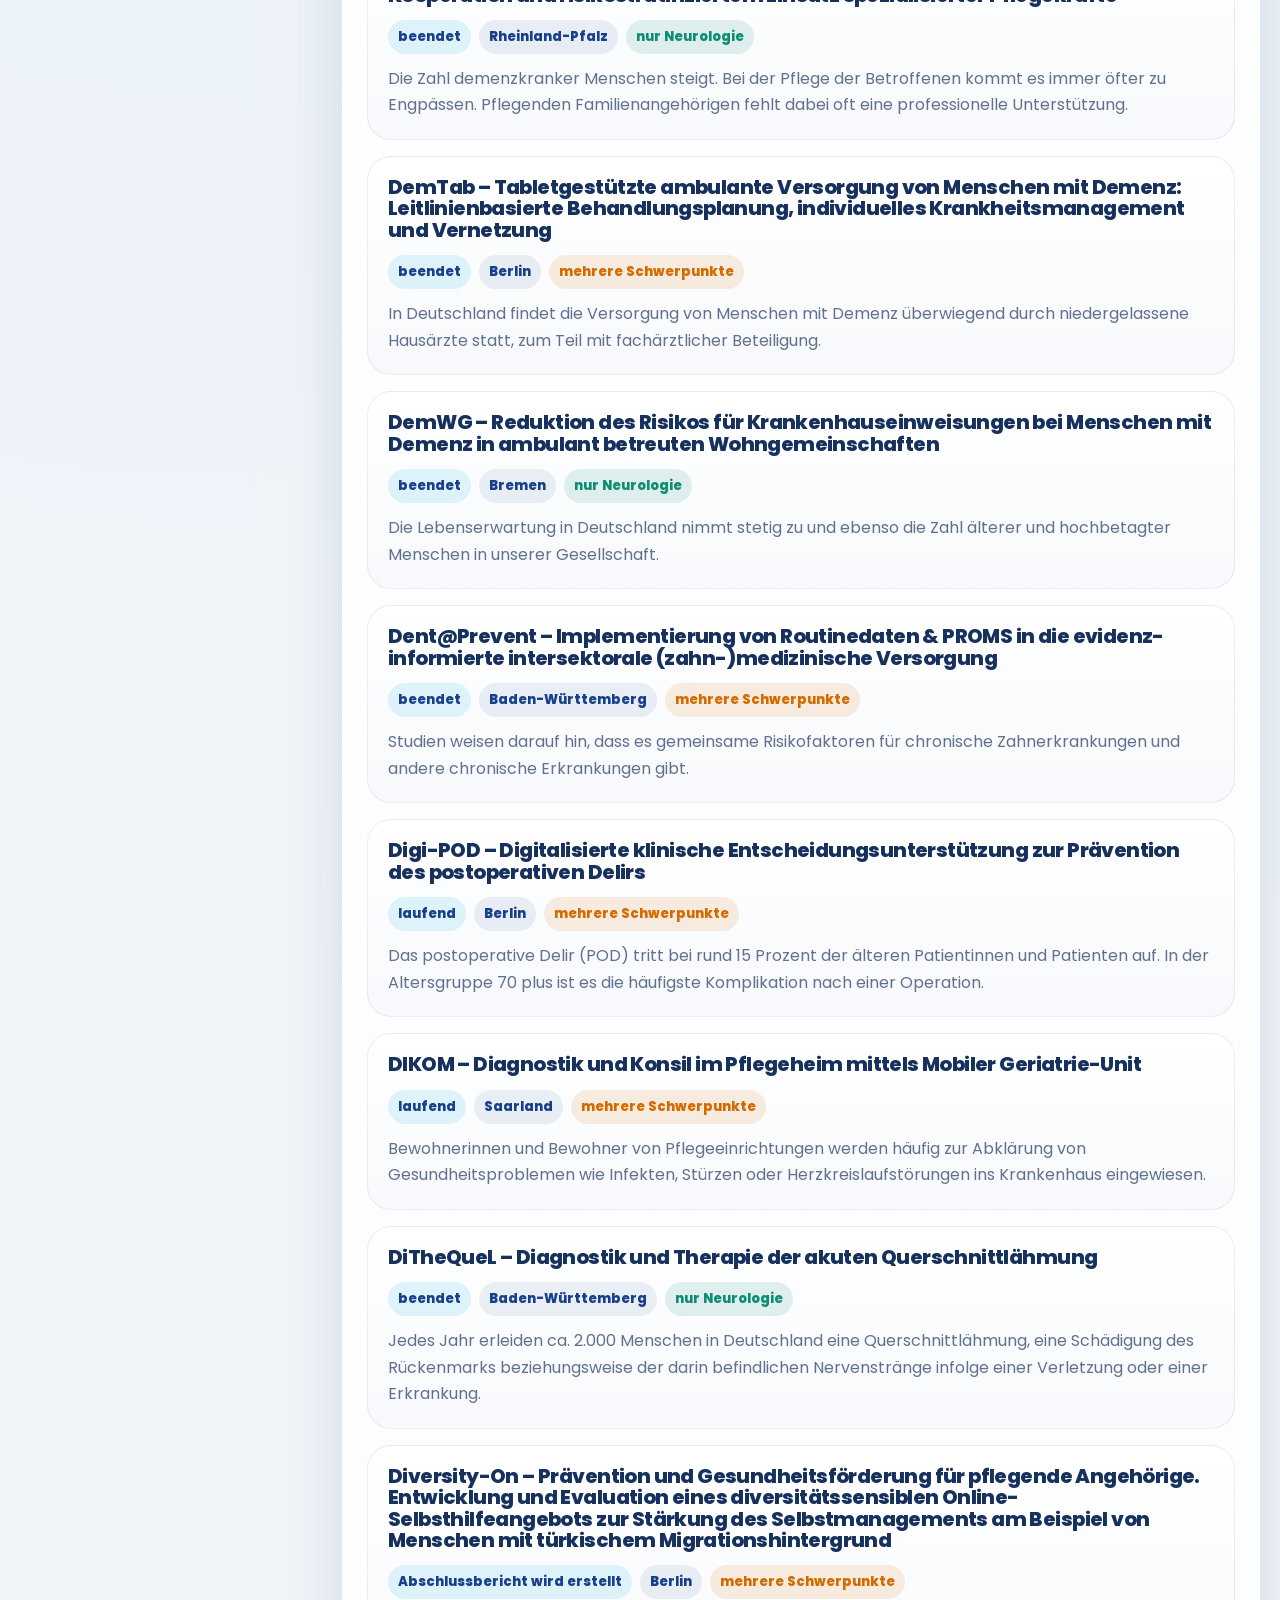
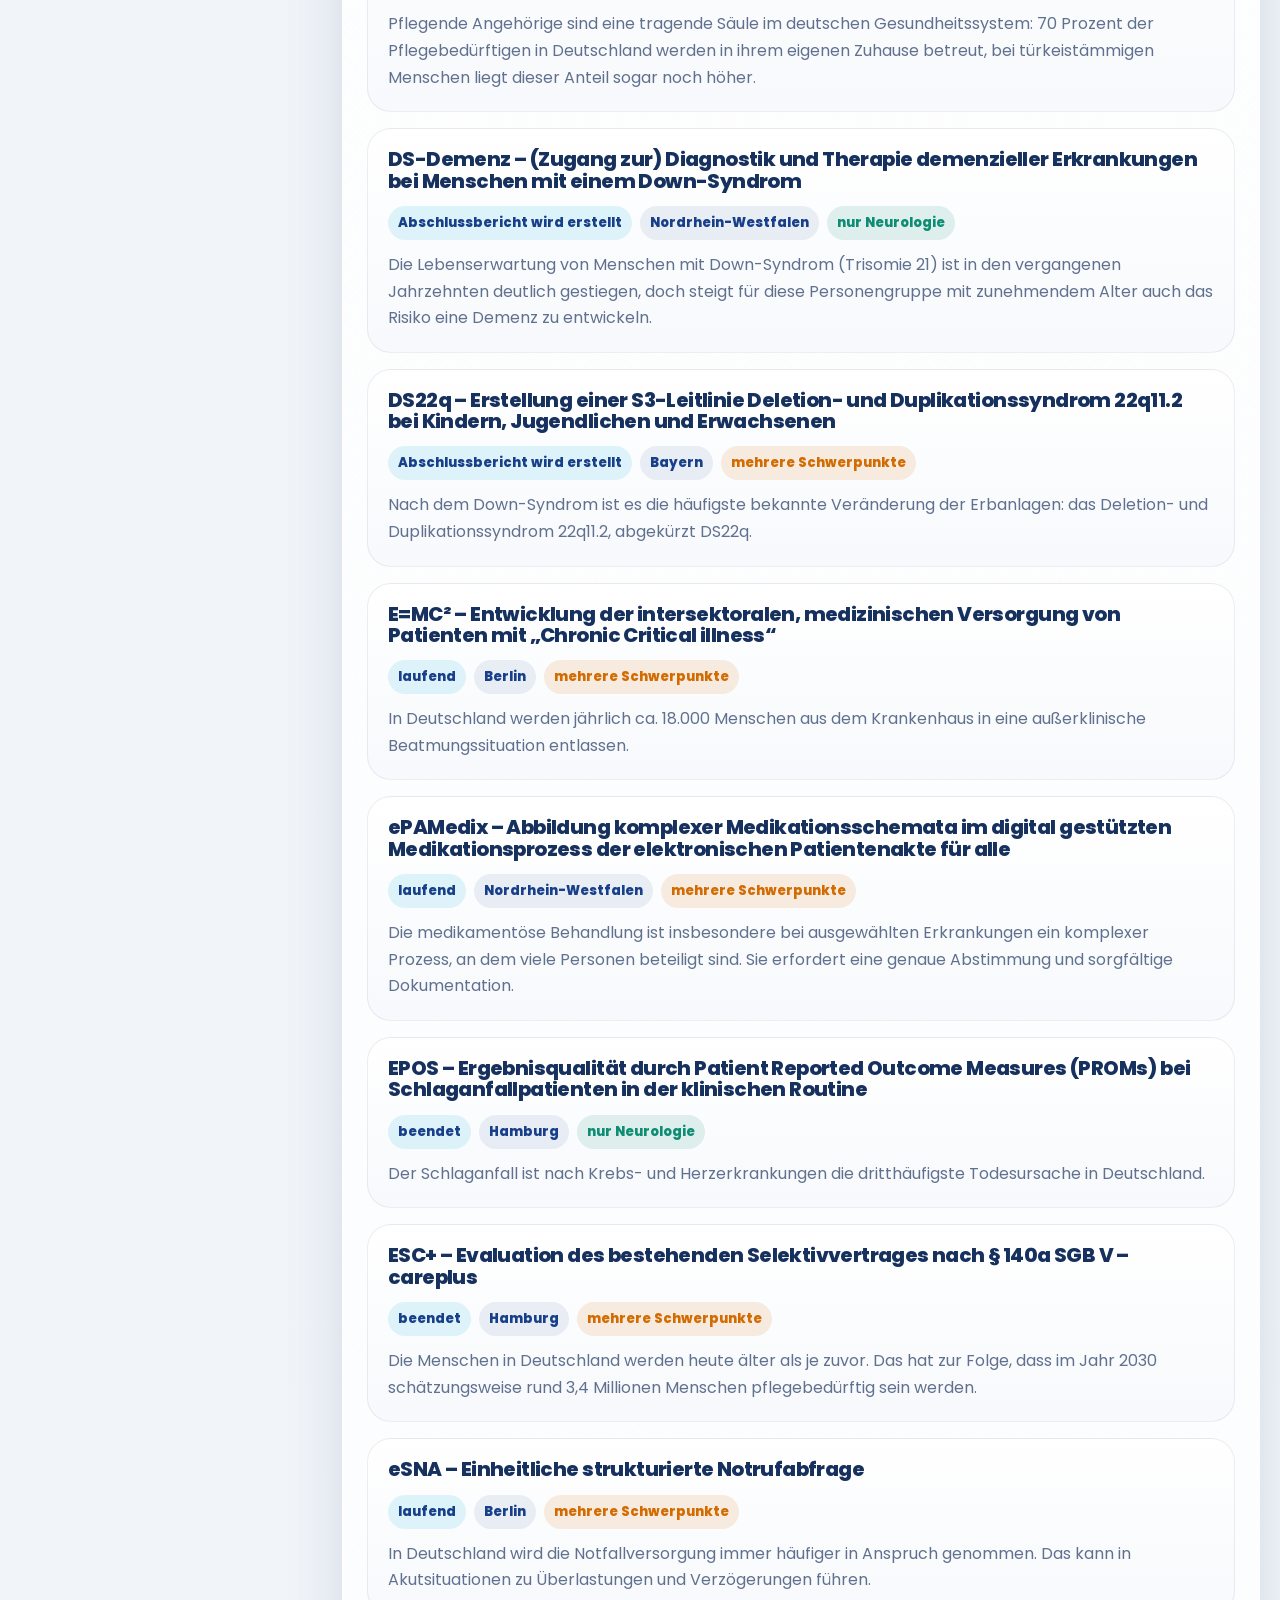
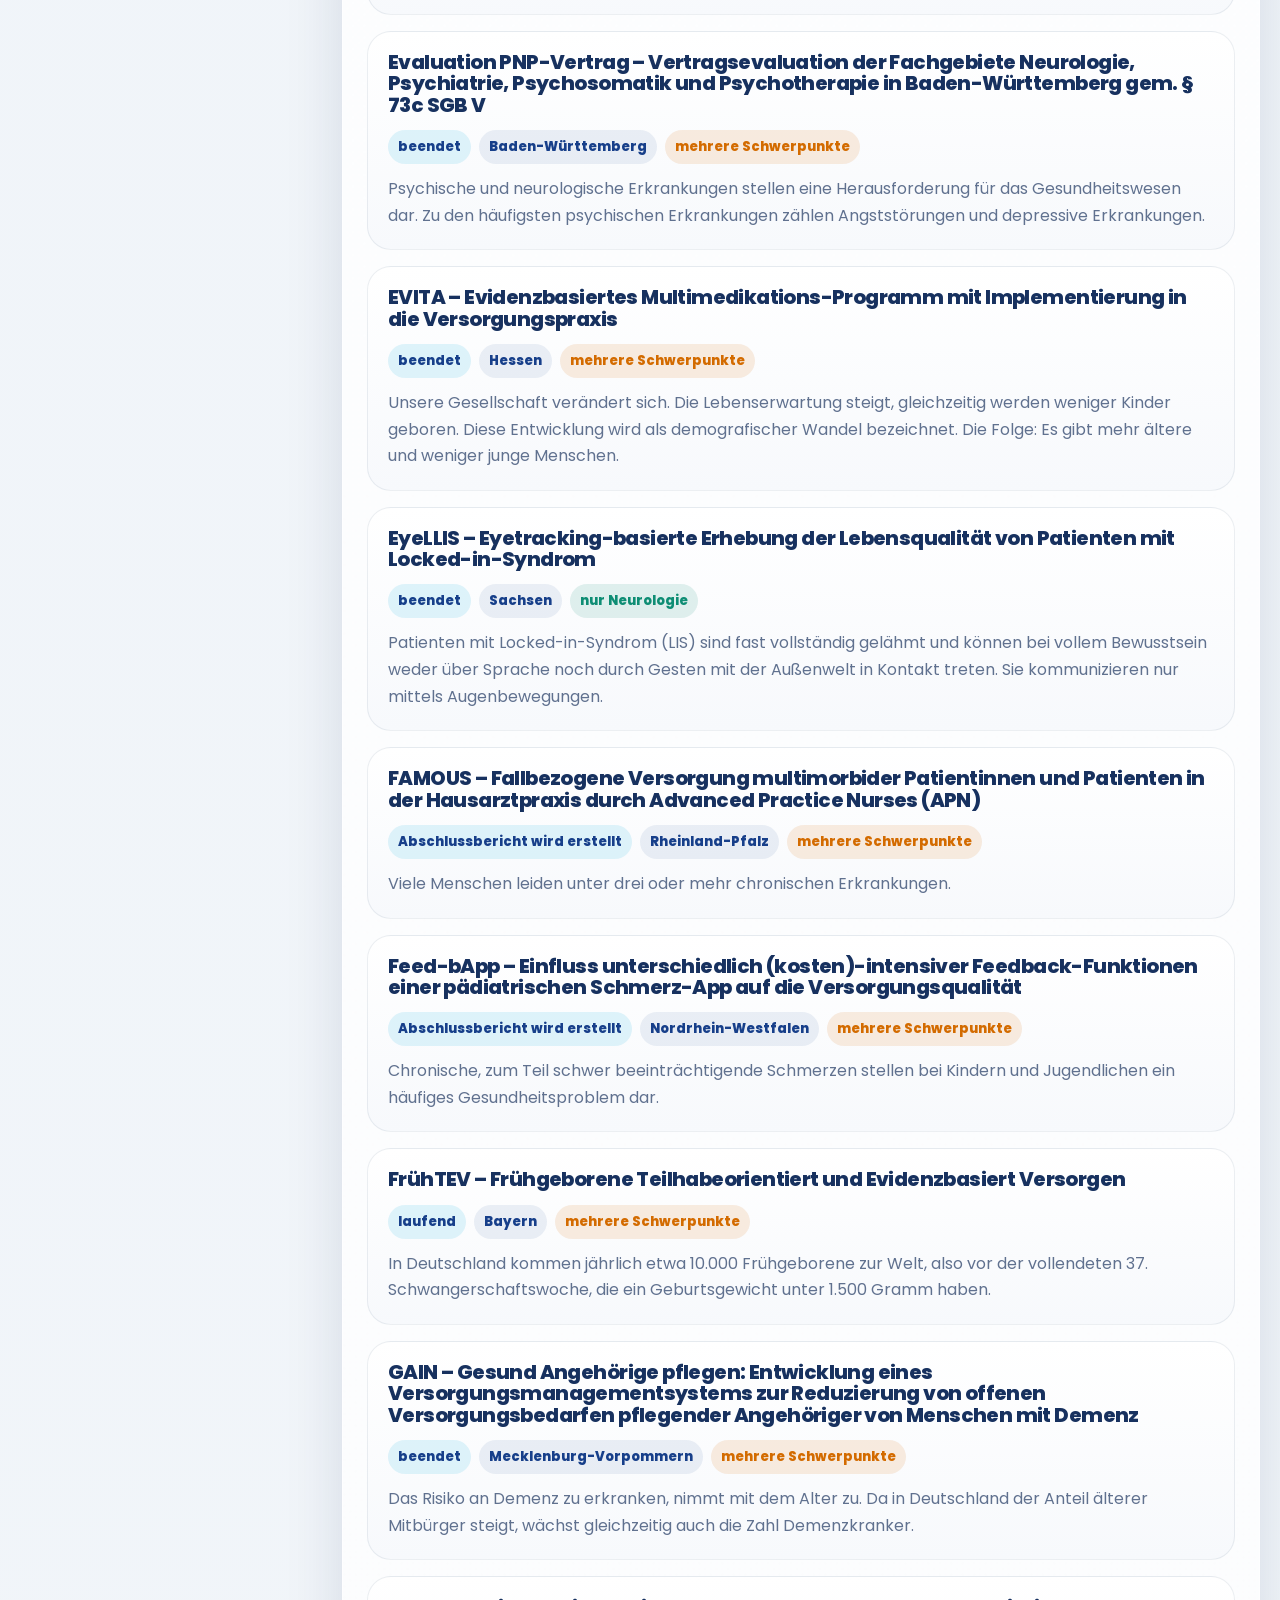
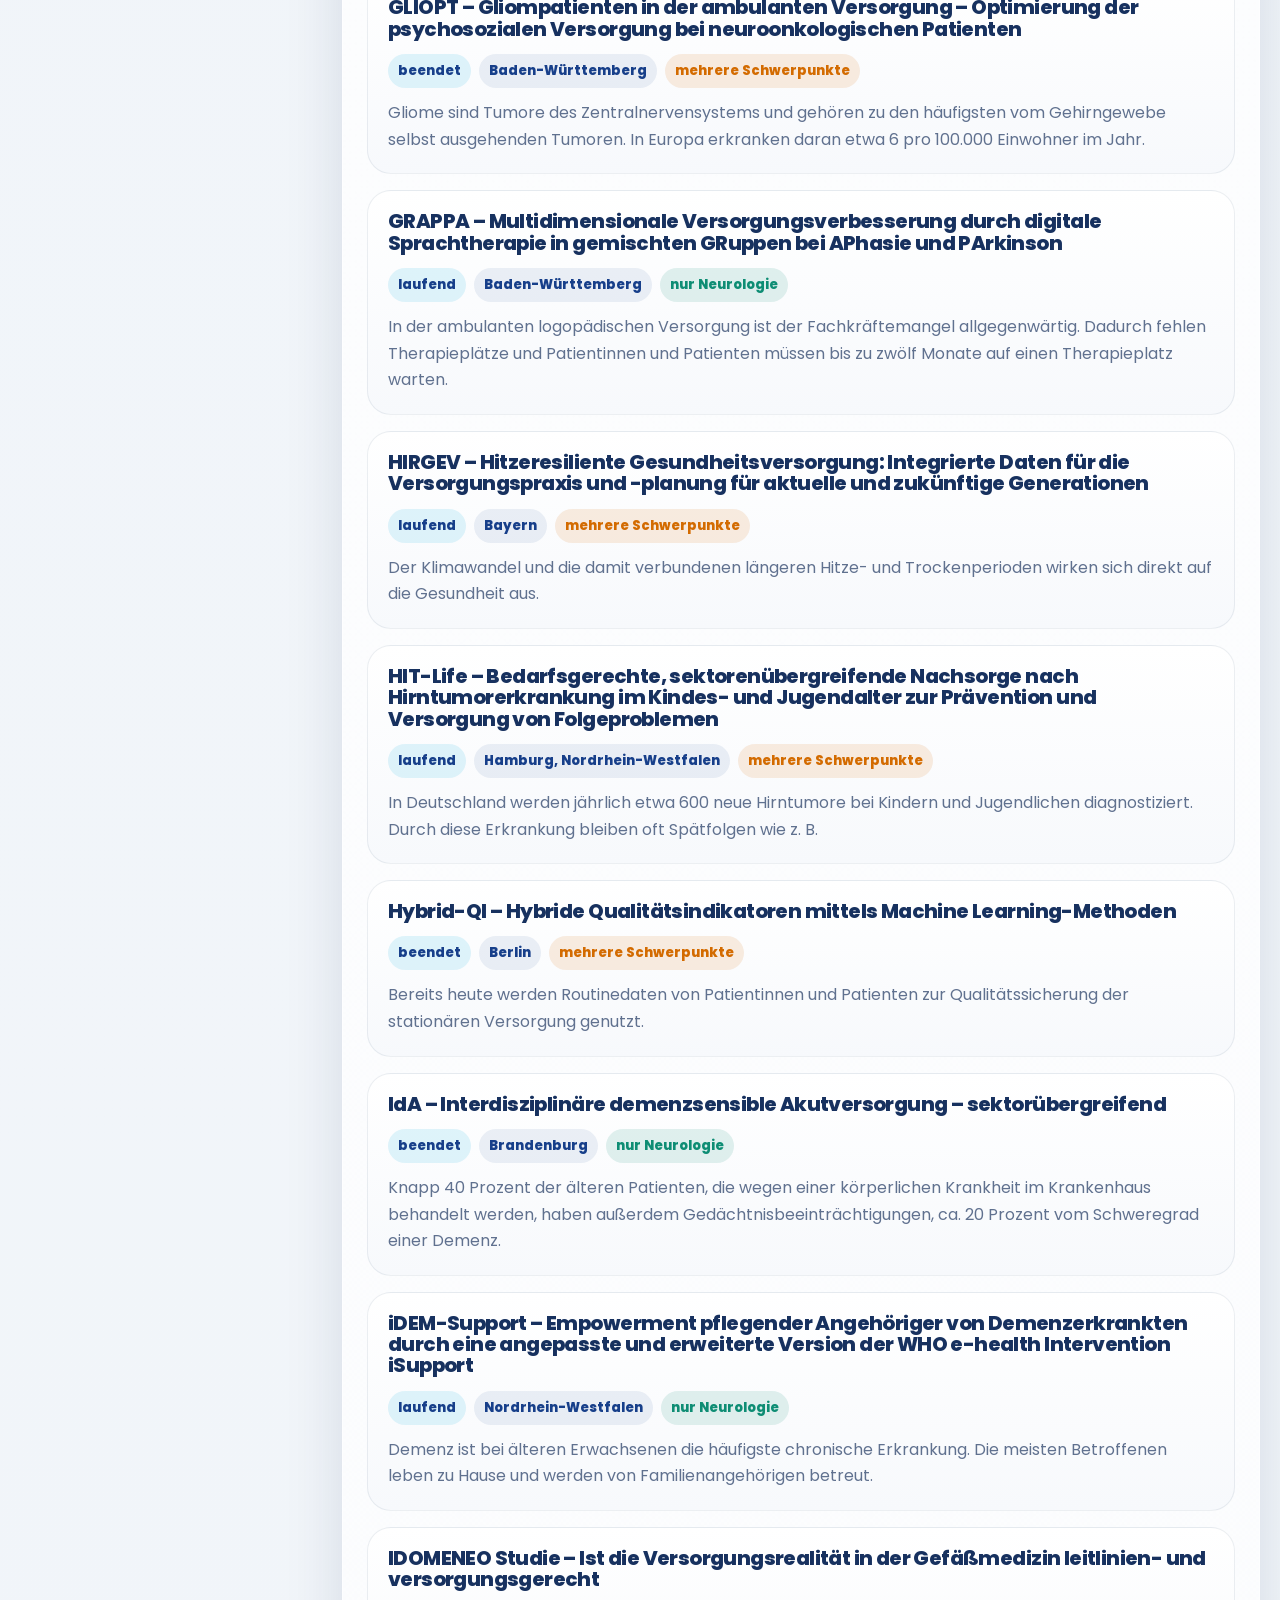
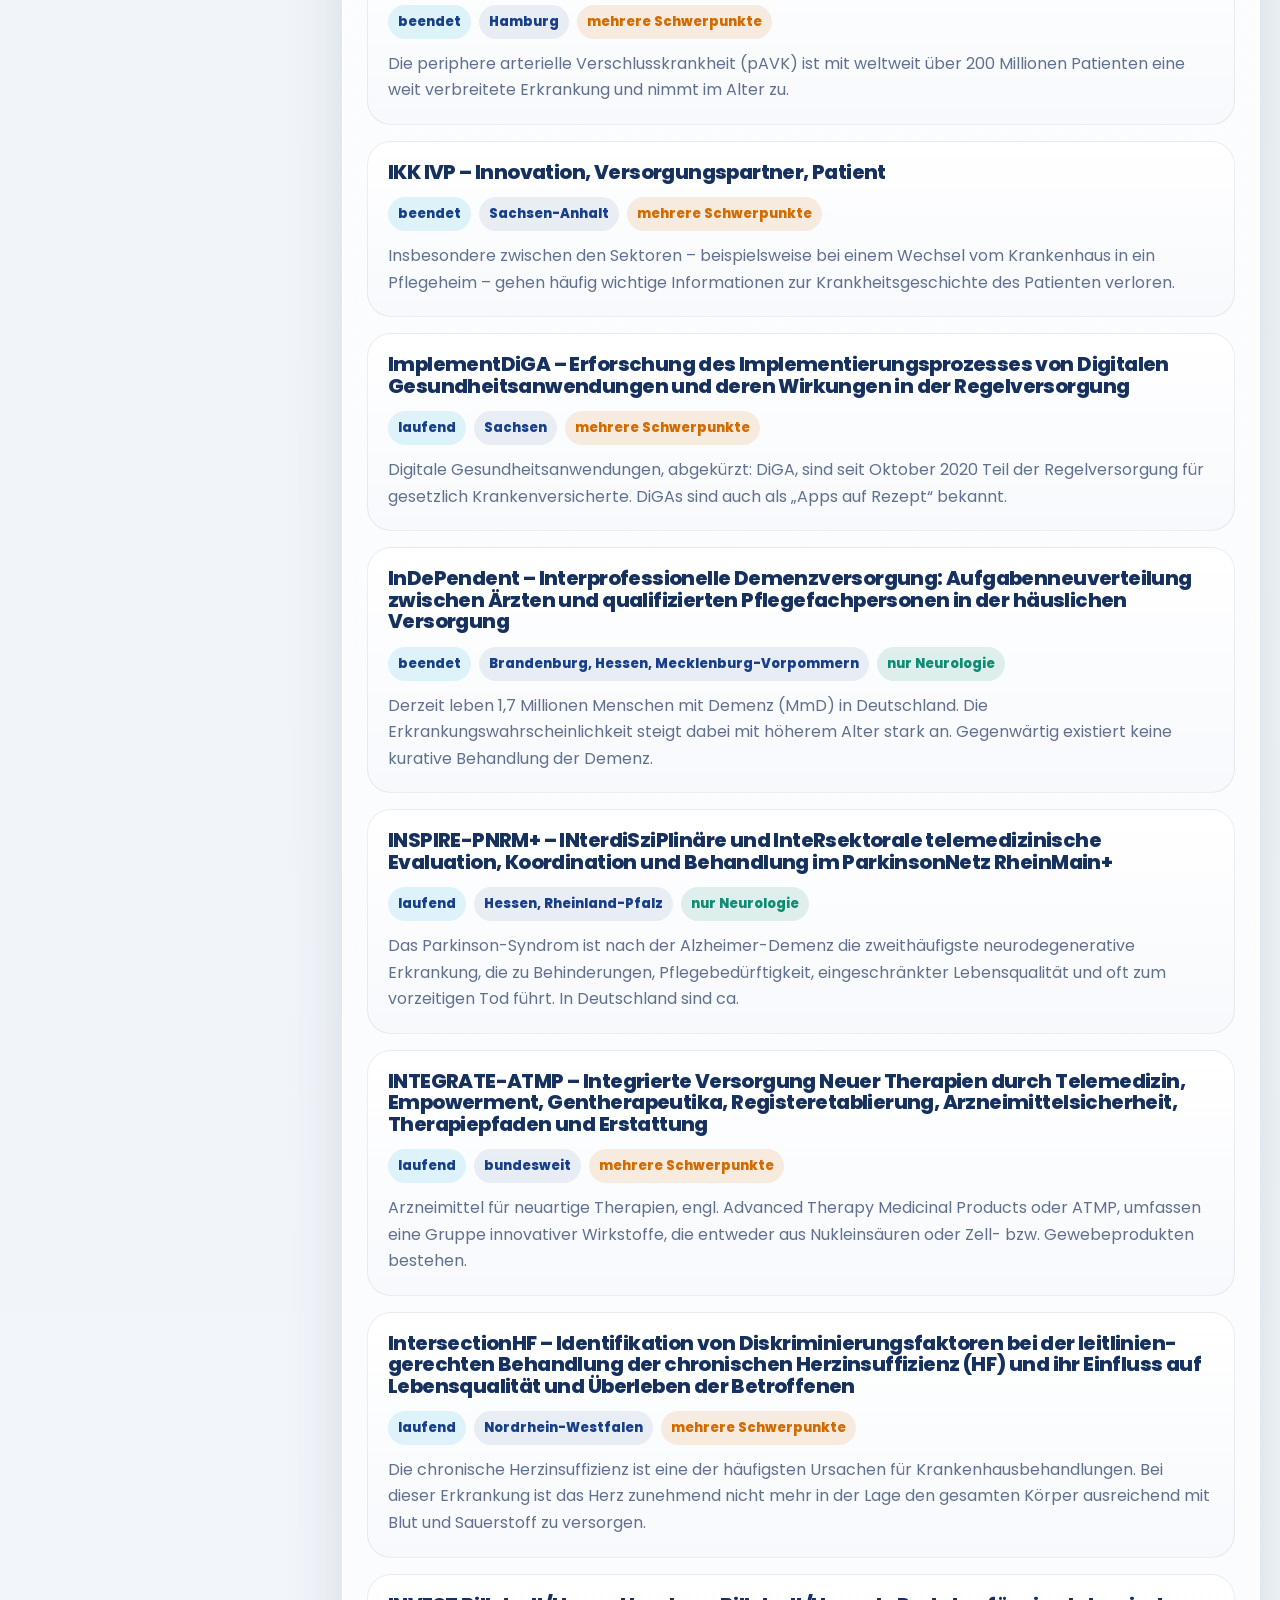
==== commit 7647cc38: "Add dataset downloads to the site" ====
--- a/docs/index.html
+++ b/docs/index.html
@@ -44,6 +44,12 @@
           <div class="meta-card">
             <span class="meta-label">Fokus</span>
             <strong>Abgleich mit dem öffentlichen Online-Filter für neurologische Erkrankungen</strong>
+          </div>
+          <div class="meta-card">
+            <span class="meta-label">Datensatz</span>
+            <div id="download-links" class="download-links">
+              <span>Wird geladen ...</span>
+            </div>
           </div>
           <div class="meta-card meta-card-accent">
             <span class="meta-label">Hinweis</span>
--- a/docs/styles.css
+++ b/docs/styles.css
@@ -237,6 +237,38 @@
   line-height: 1.48;
 }
 
+.download-links {
+  display: grid;
+  gap: 10px;
+  margin-top: 10px;
+}
+
+.download-link {
+  display: grid;
+  gap: 2px;
+  padding: 11px 12px;
+  border-radius: 14px;
+  border: 1px solid rgba(255, 255, 255, 0.14);
+  background: rgba(255, 255, 255, 0.08);
+  transition: transform 0.2s ease, border-color 0.2s ease, background 0.2s ease;
+}
+
+.download-link:hover {
+  transform: translateY(-1px);
+  border-color: rgba(255, 255, 255, 0.28);
+  background: rgba(255, 255, 255, 0.12);
+}
+
+.download-link-label {
+  color: #ffffff;
+  font-weight: 700;
+}
+
+.download-link small {
+  color: rgba(230, 238, 249, 0.82);
+  font-size: 0.82rem;
+}
+
 .workspace {
   display: grid;
   grid-template-columns: 320px minmax(0, 1.14fr) minmax(360px, 0.9fr);
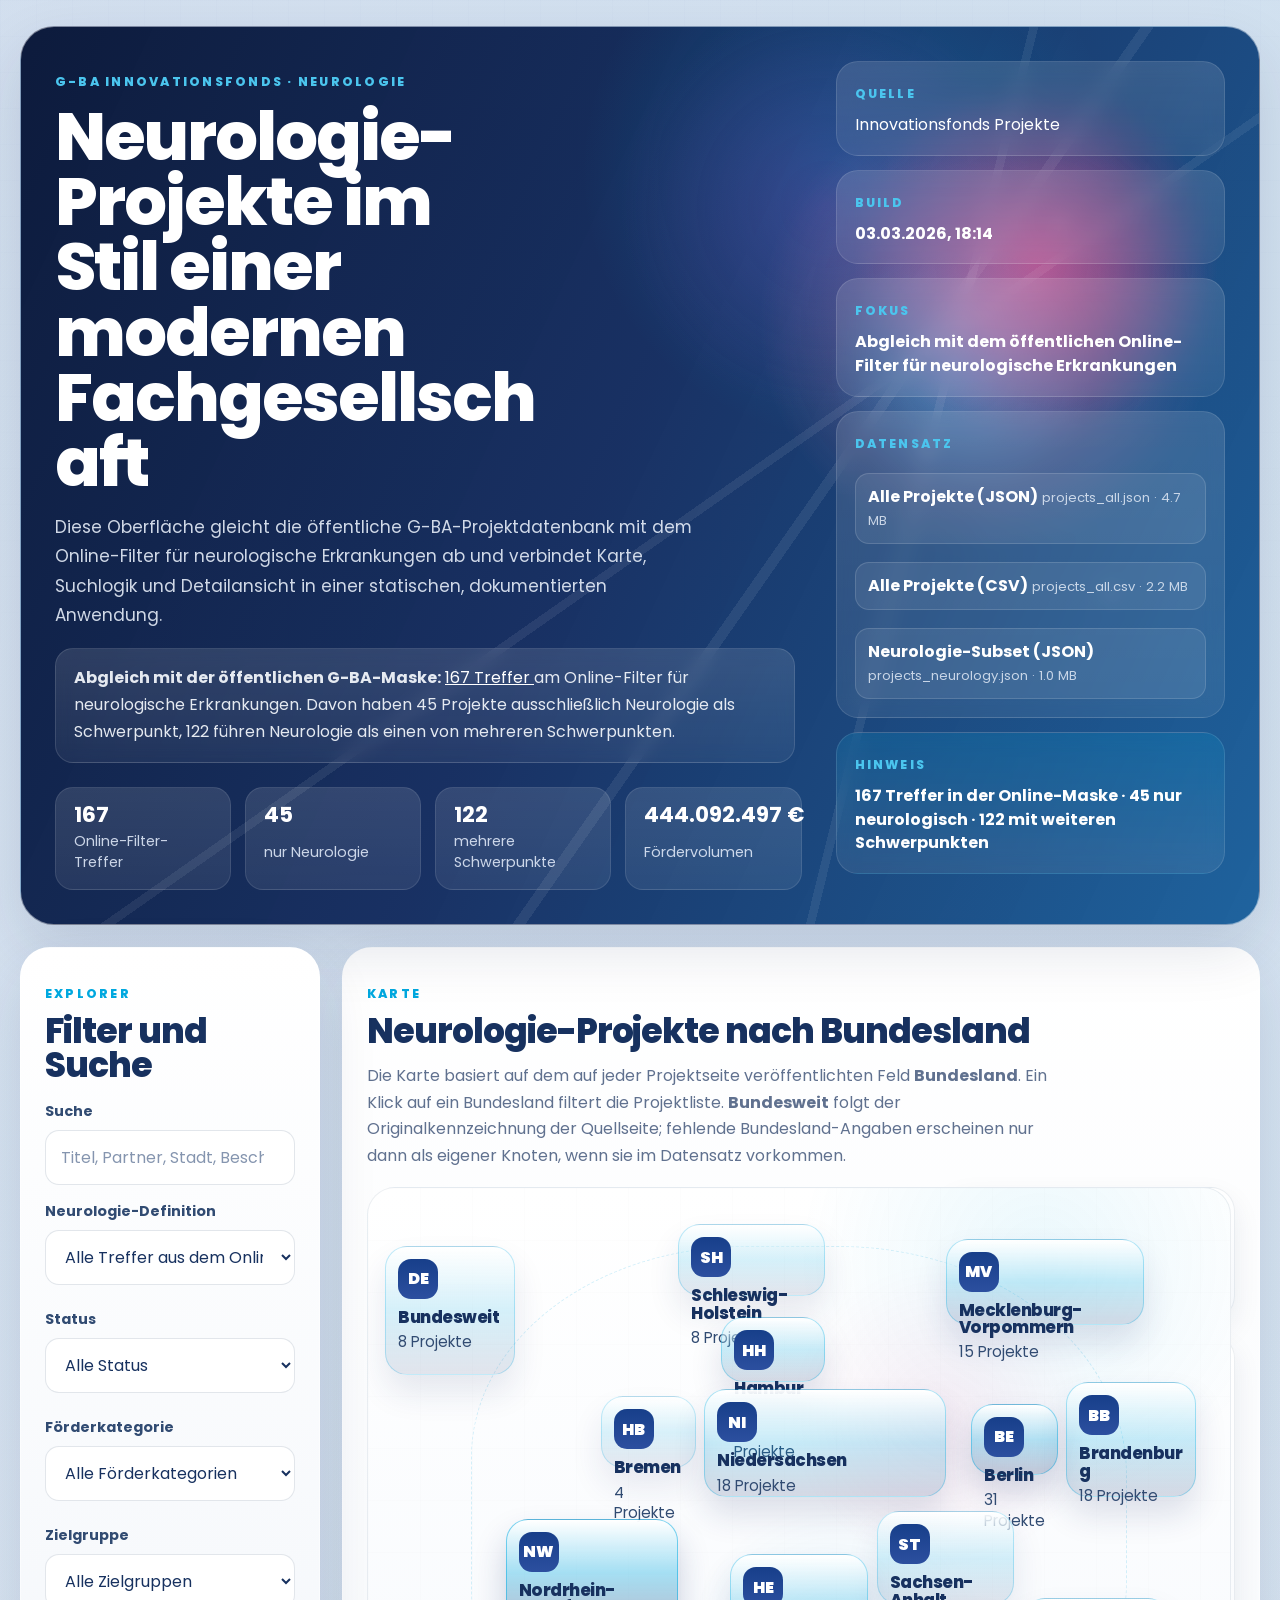
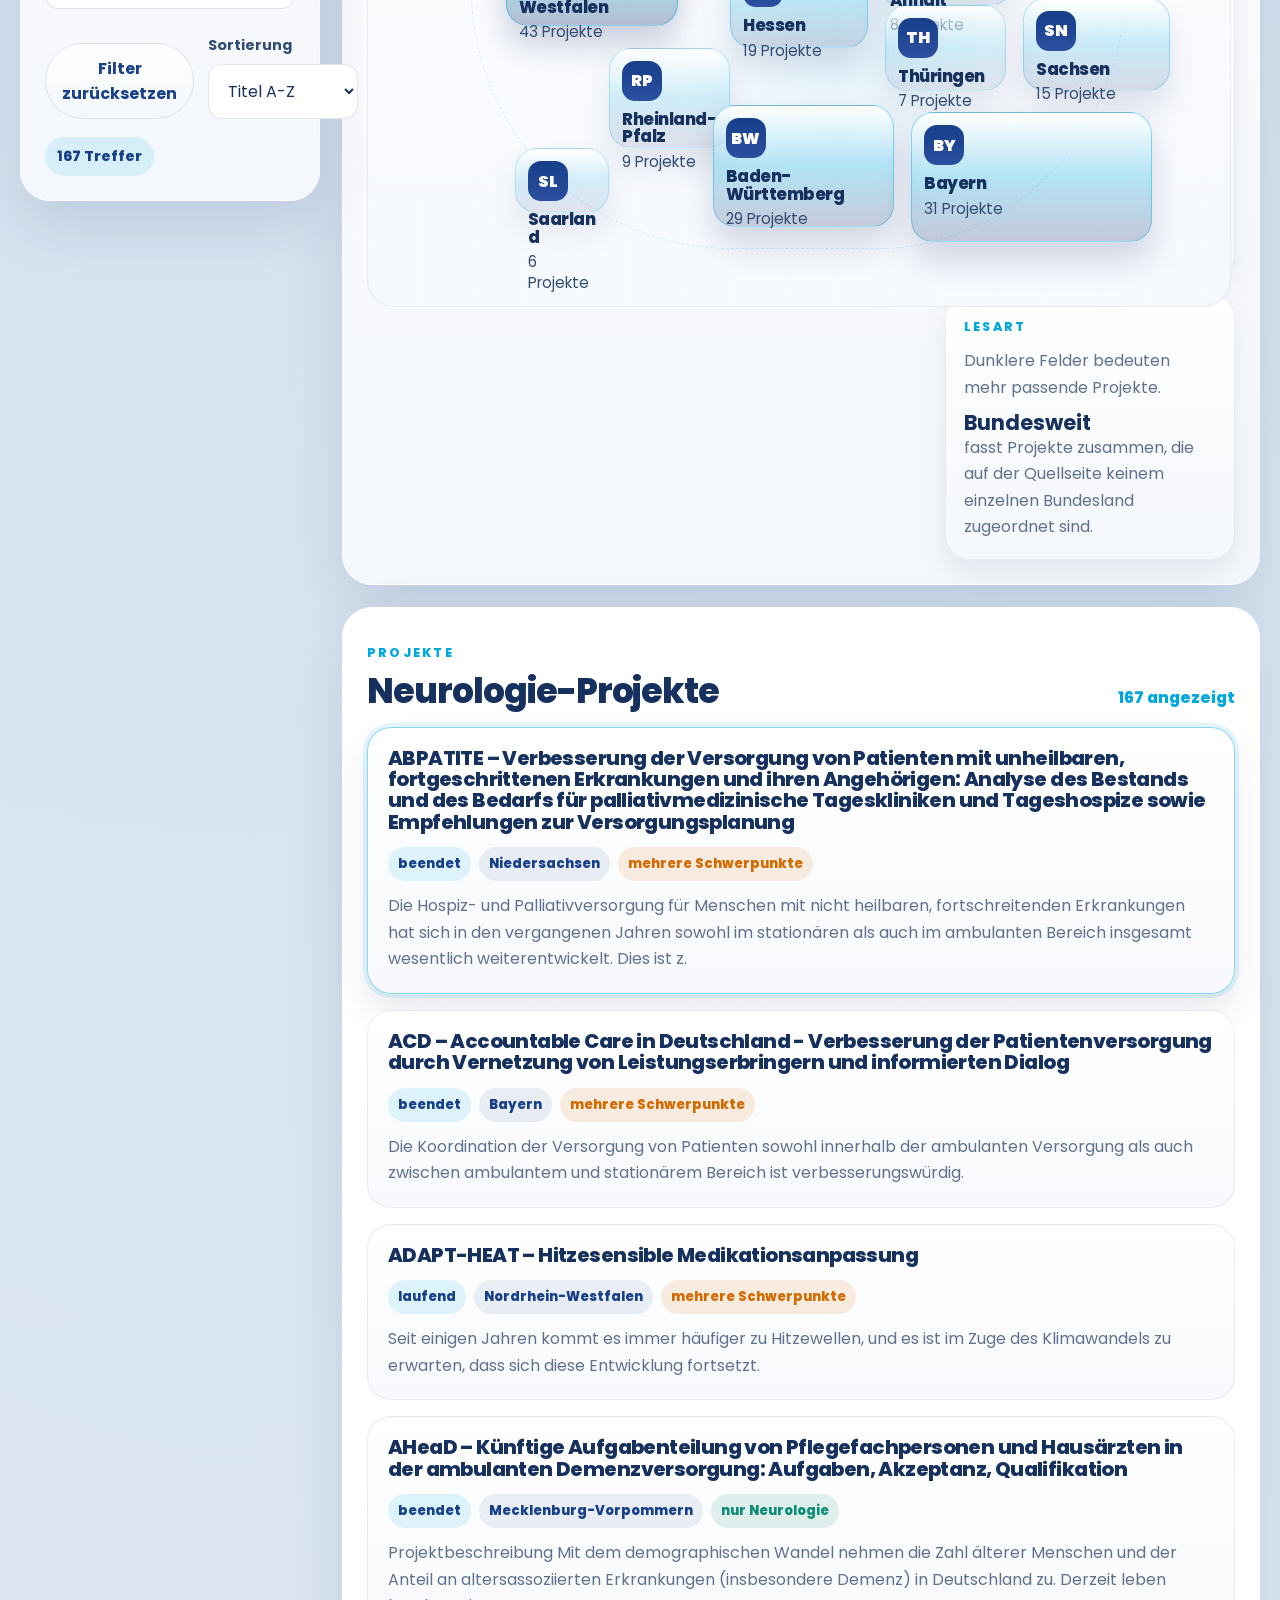
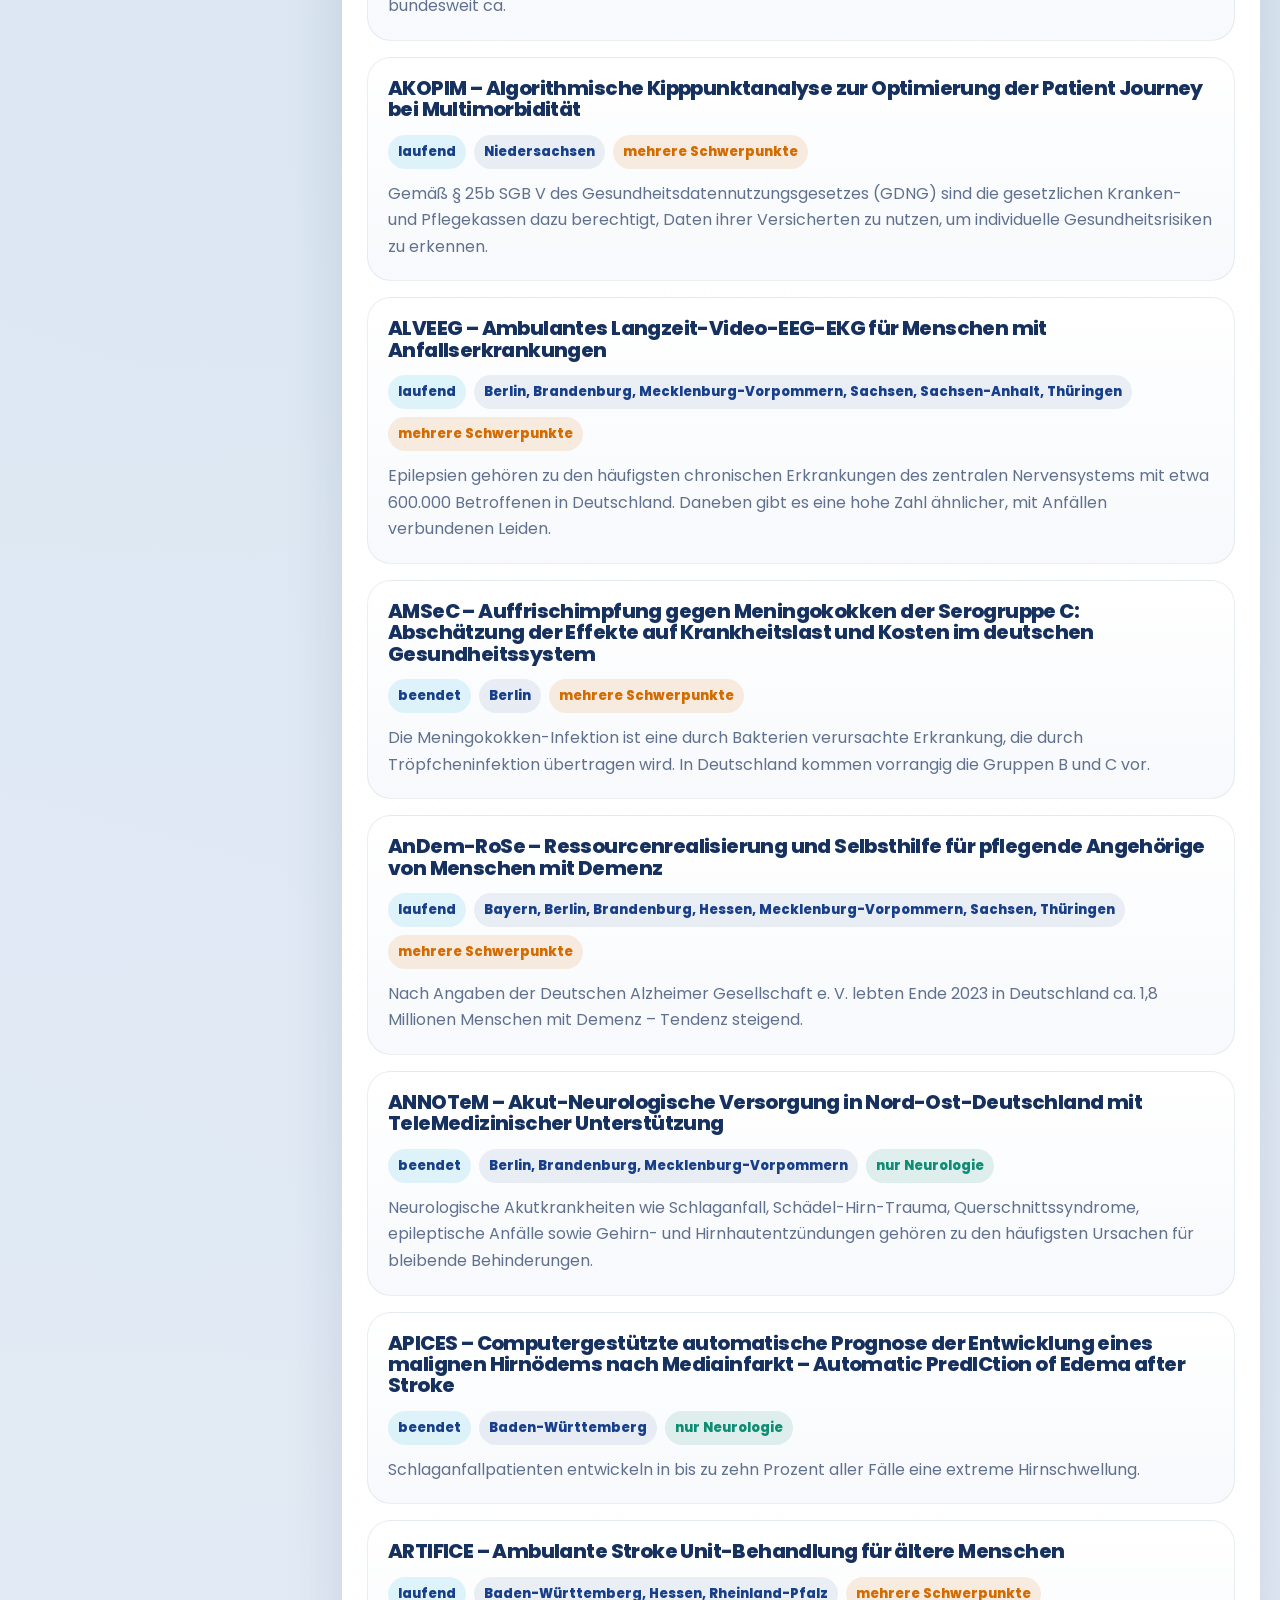
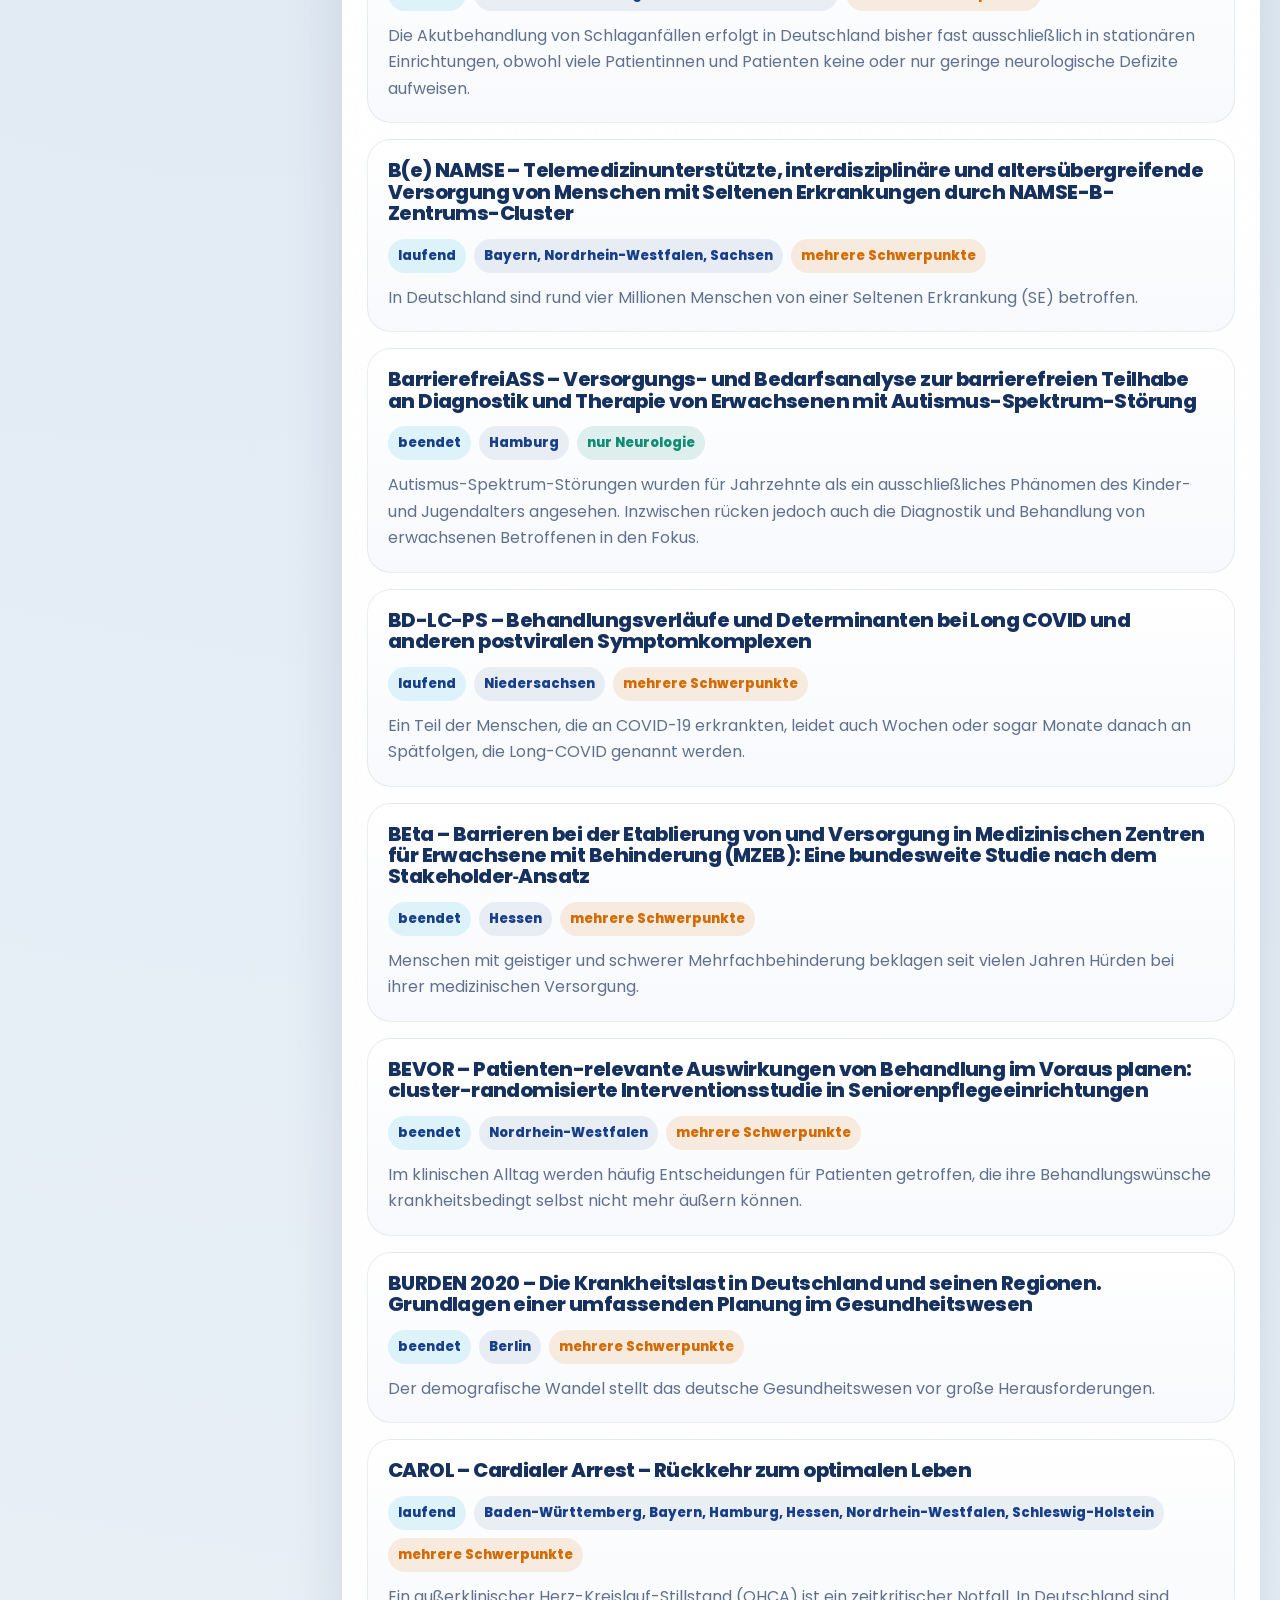
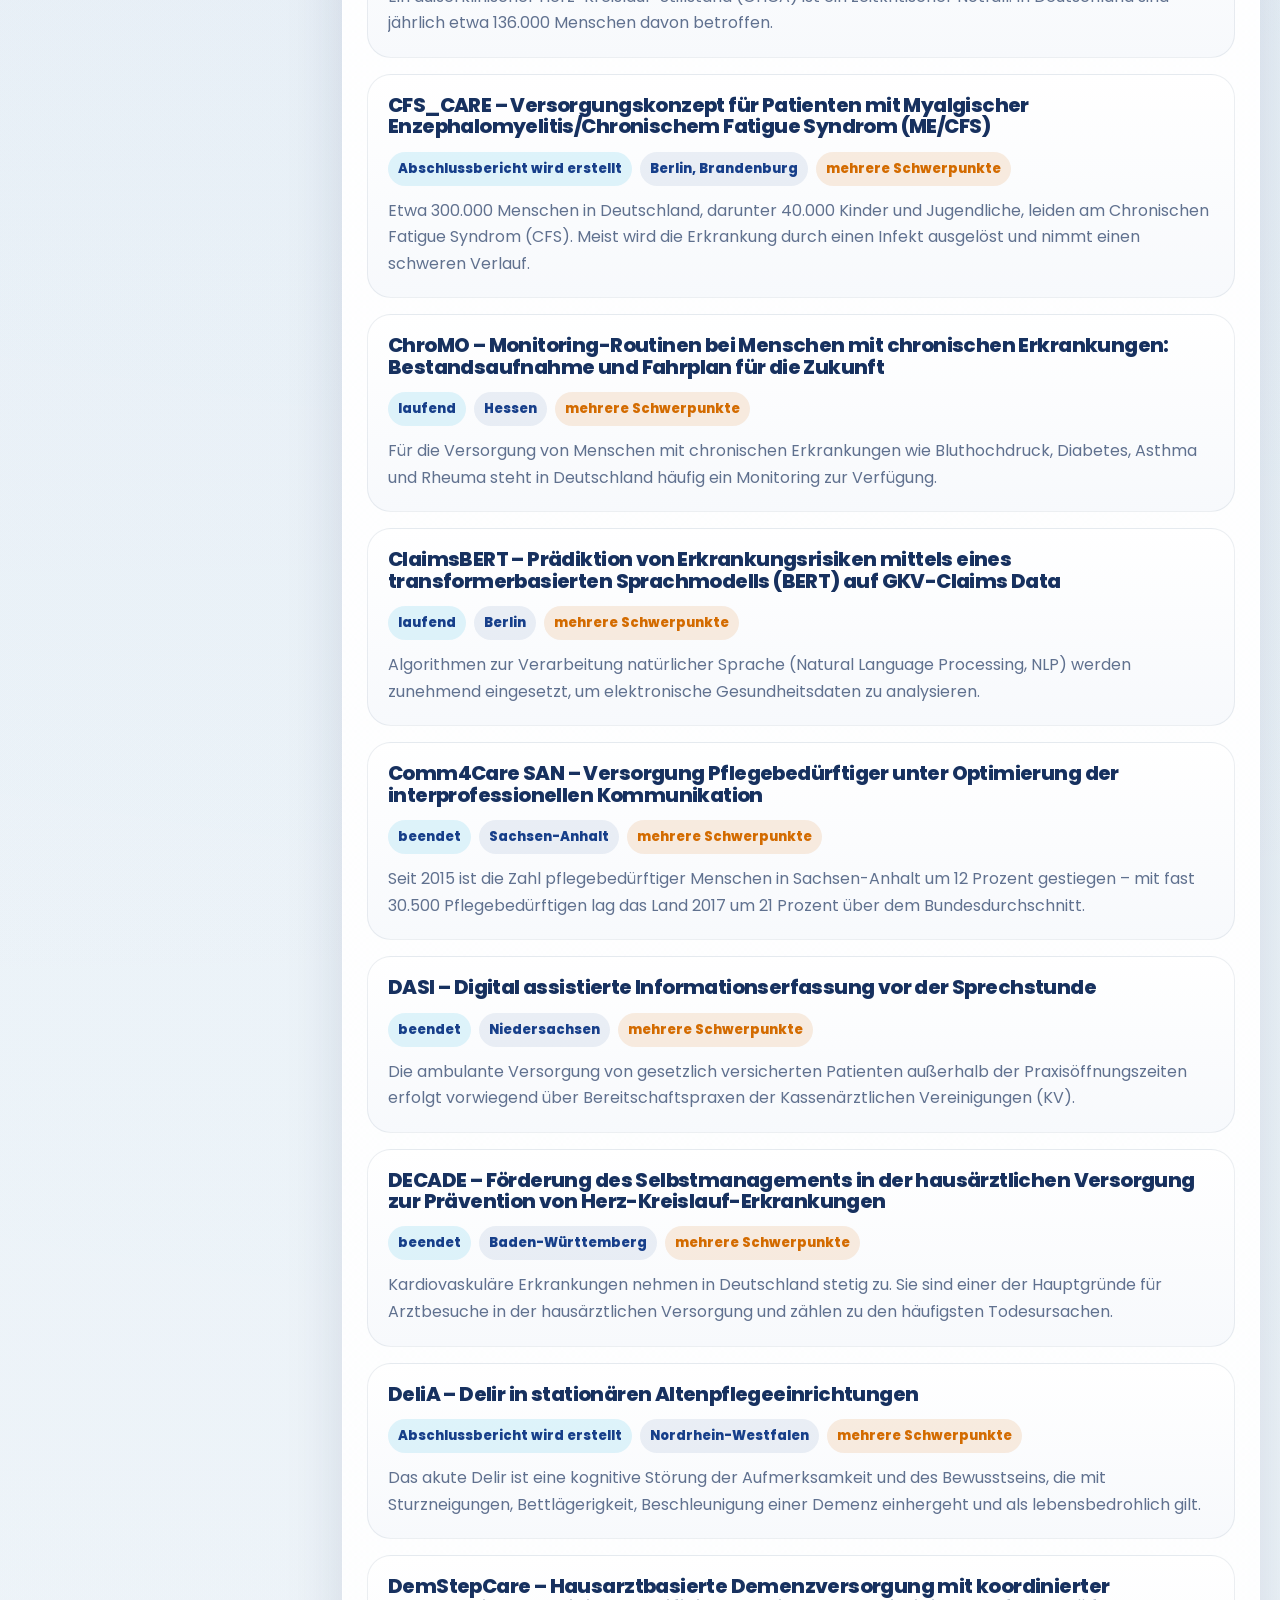
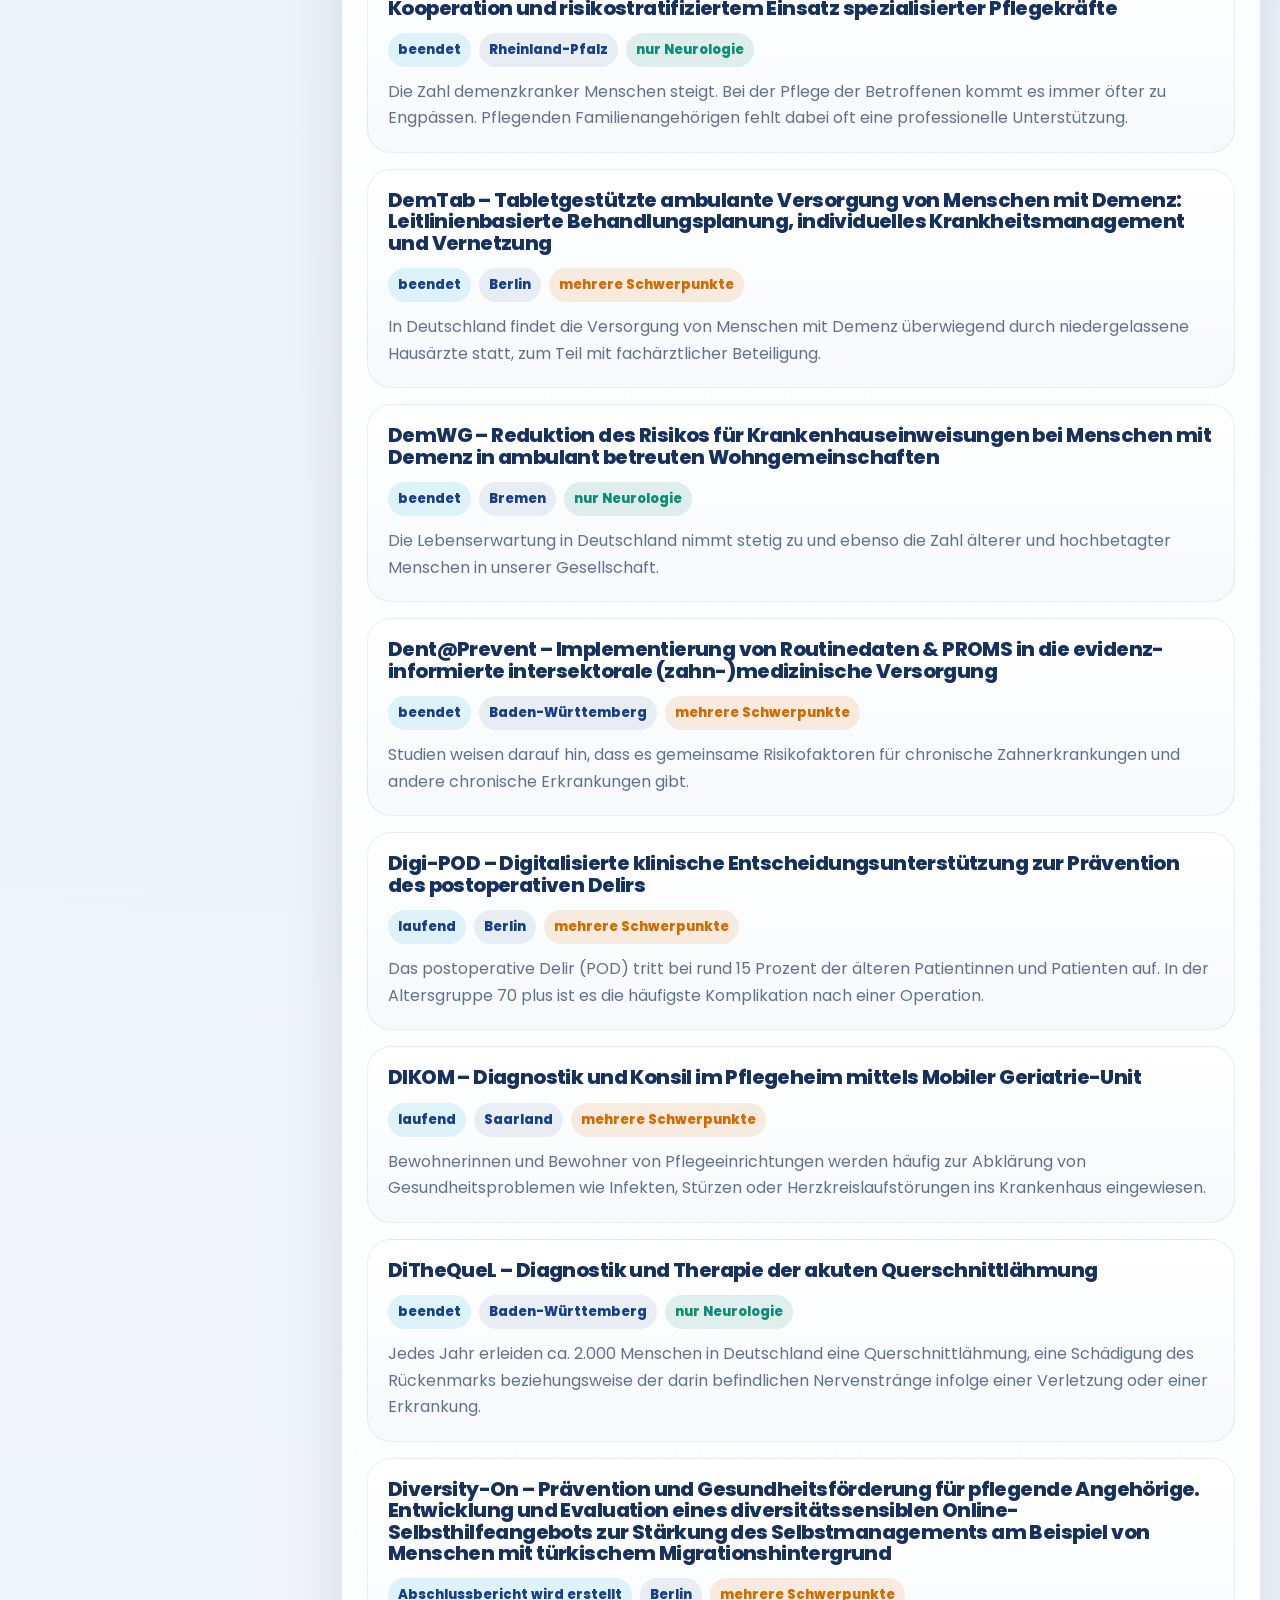
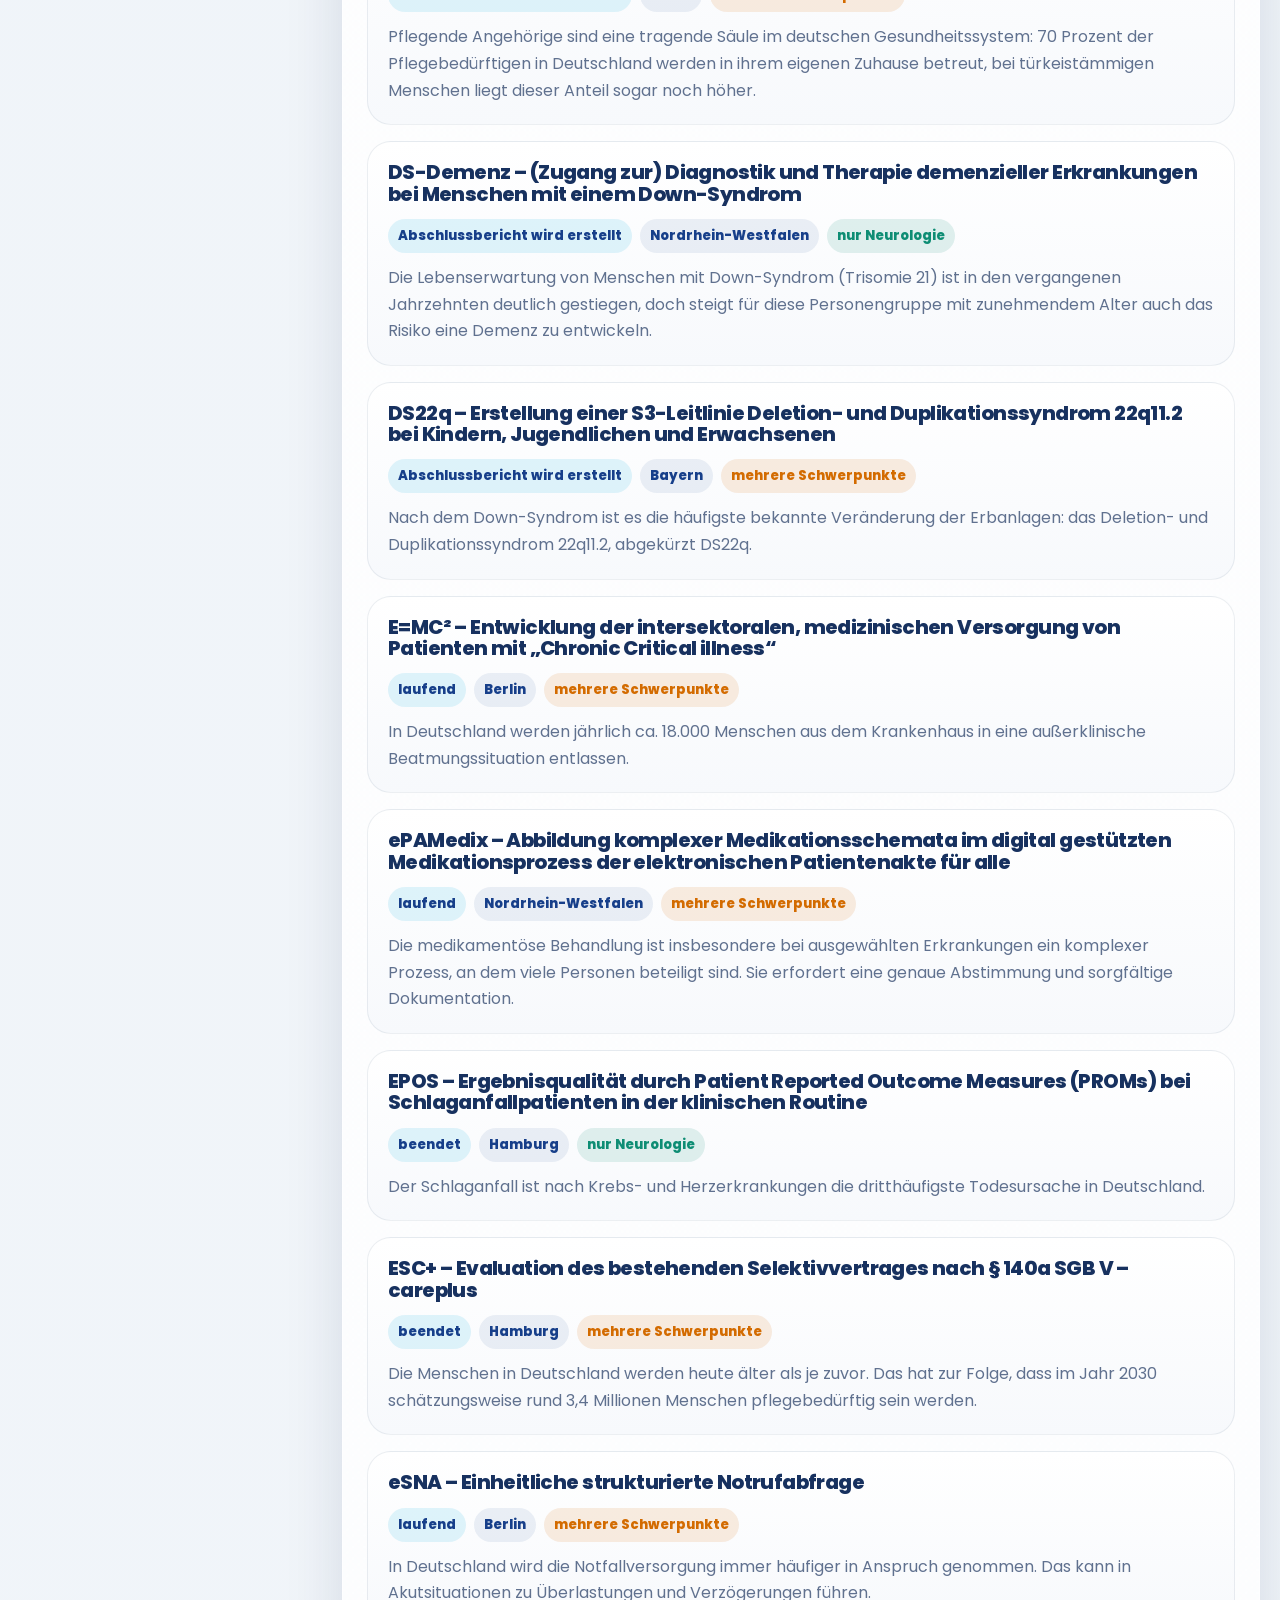
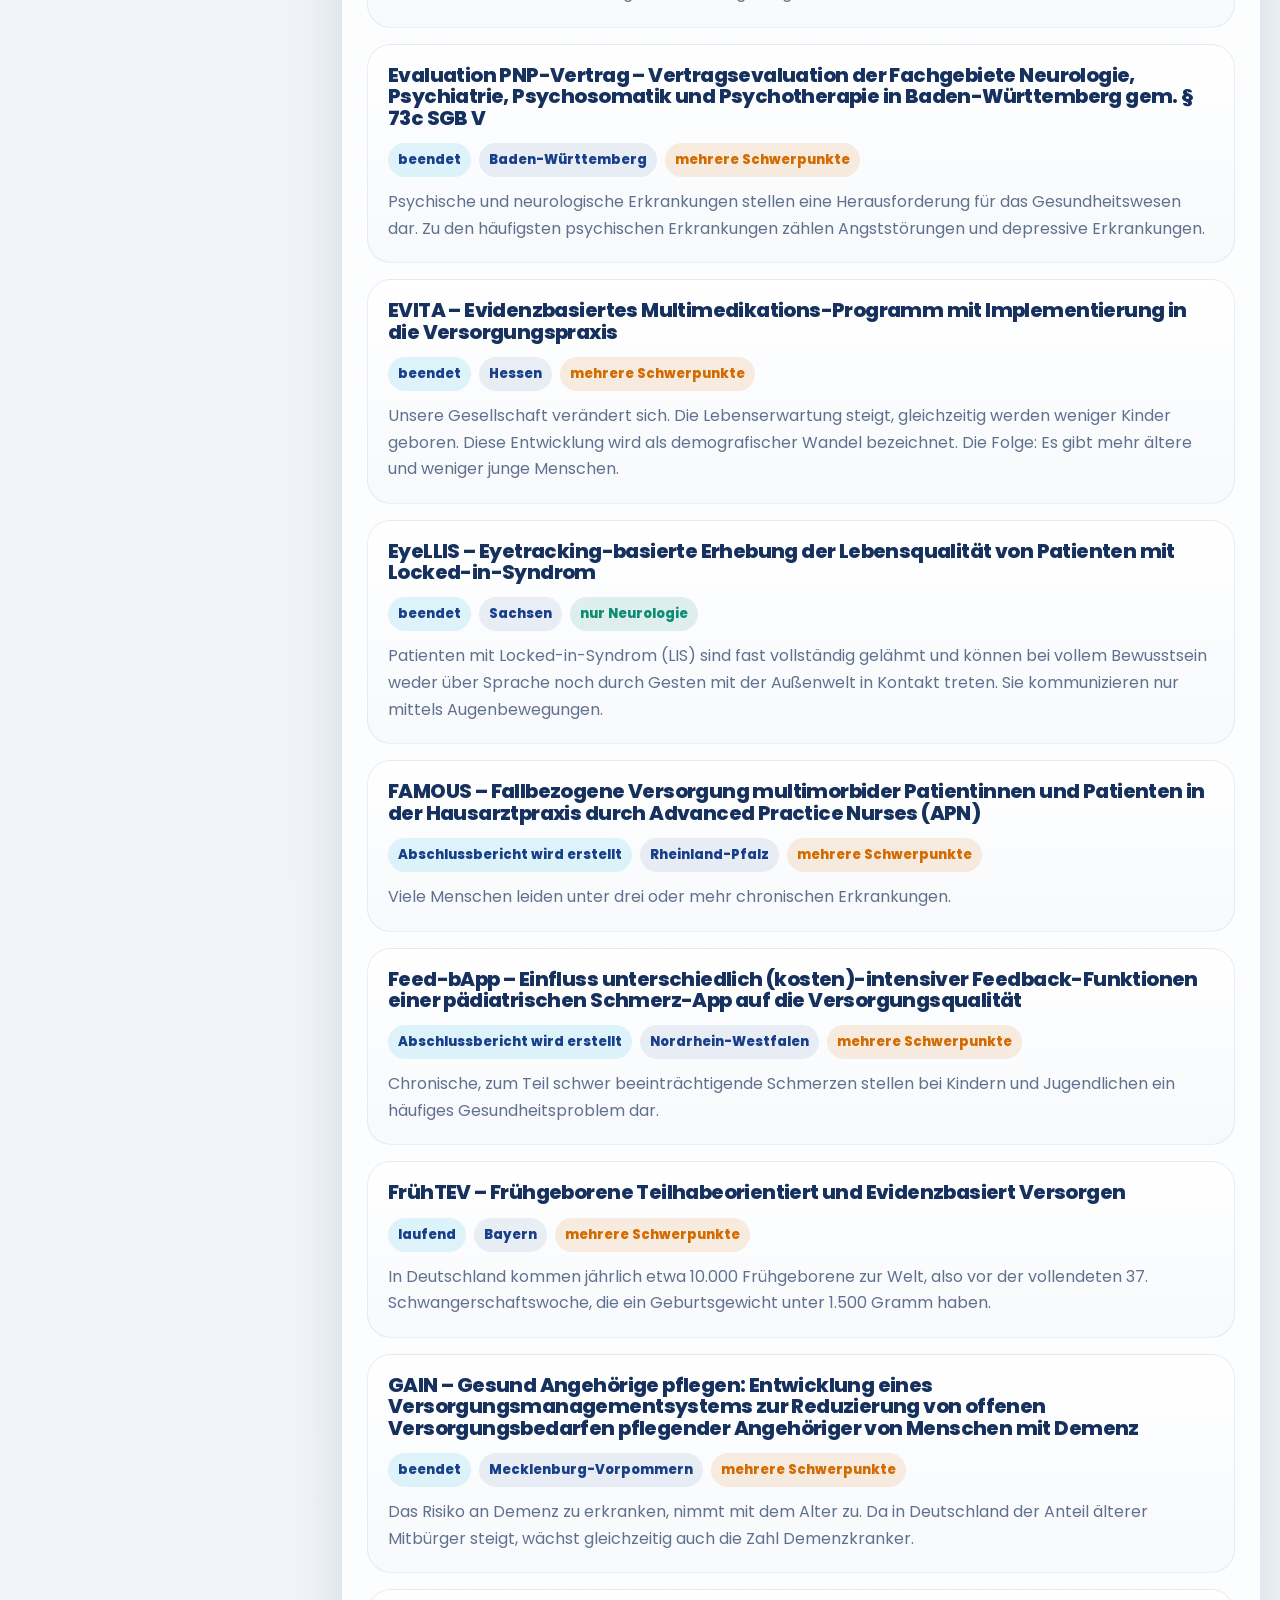
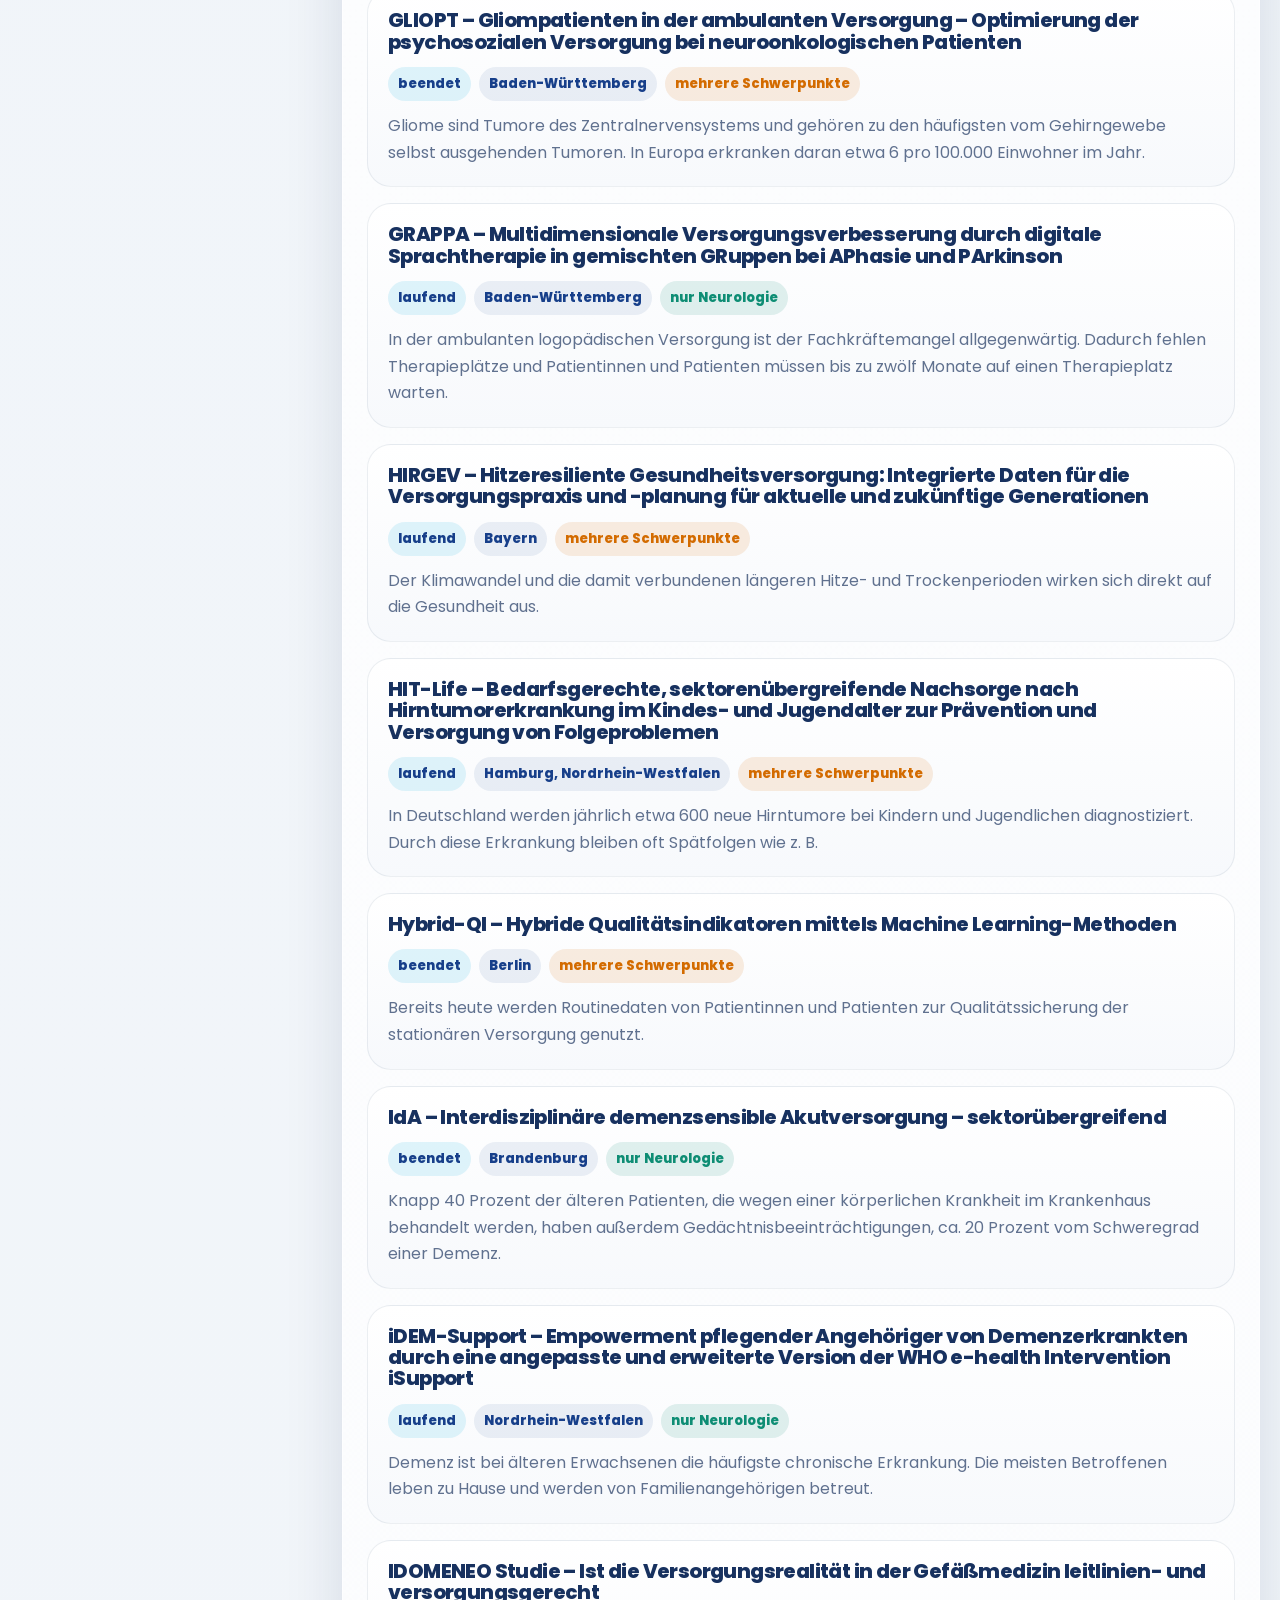
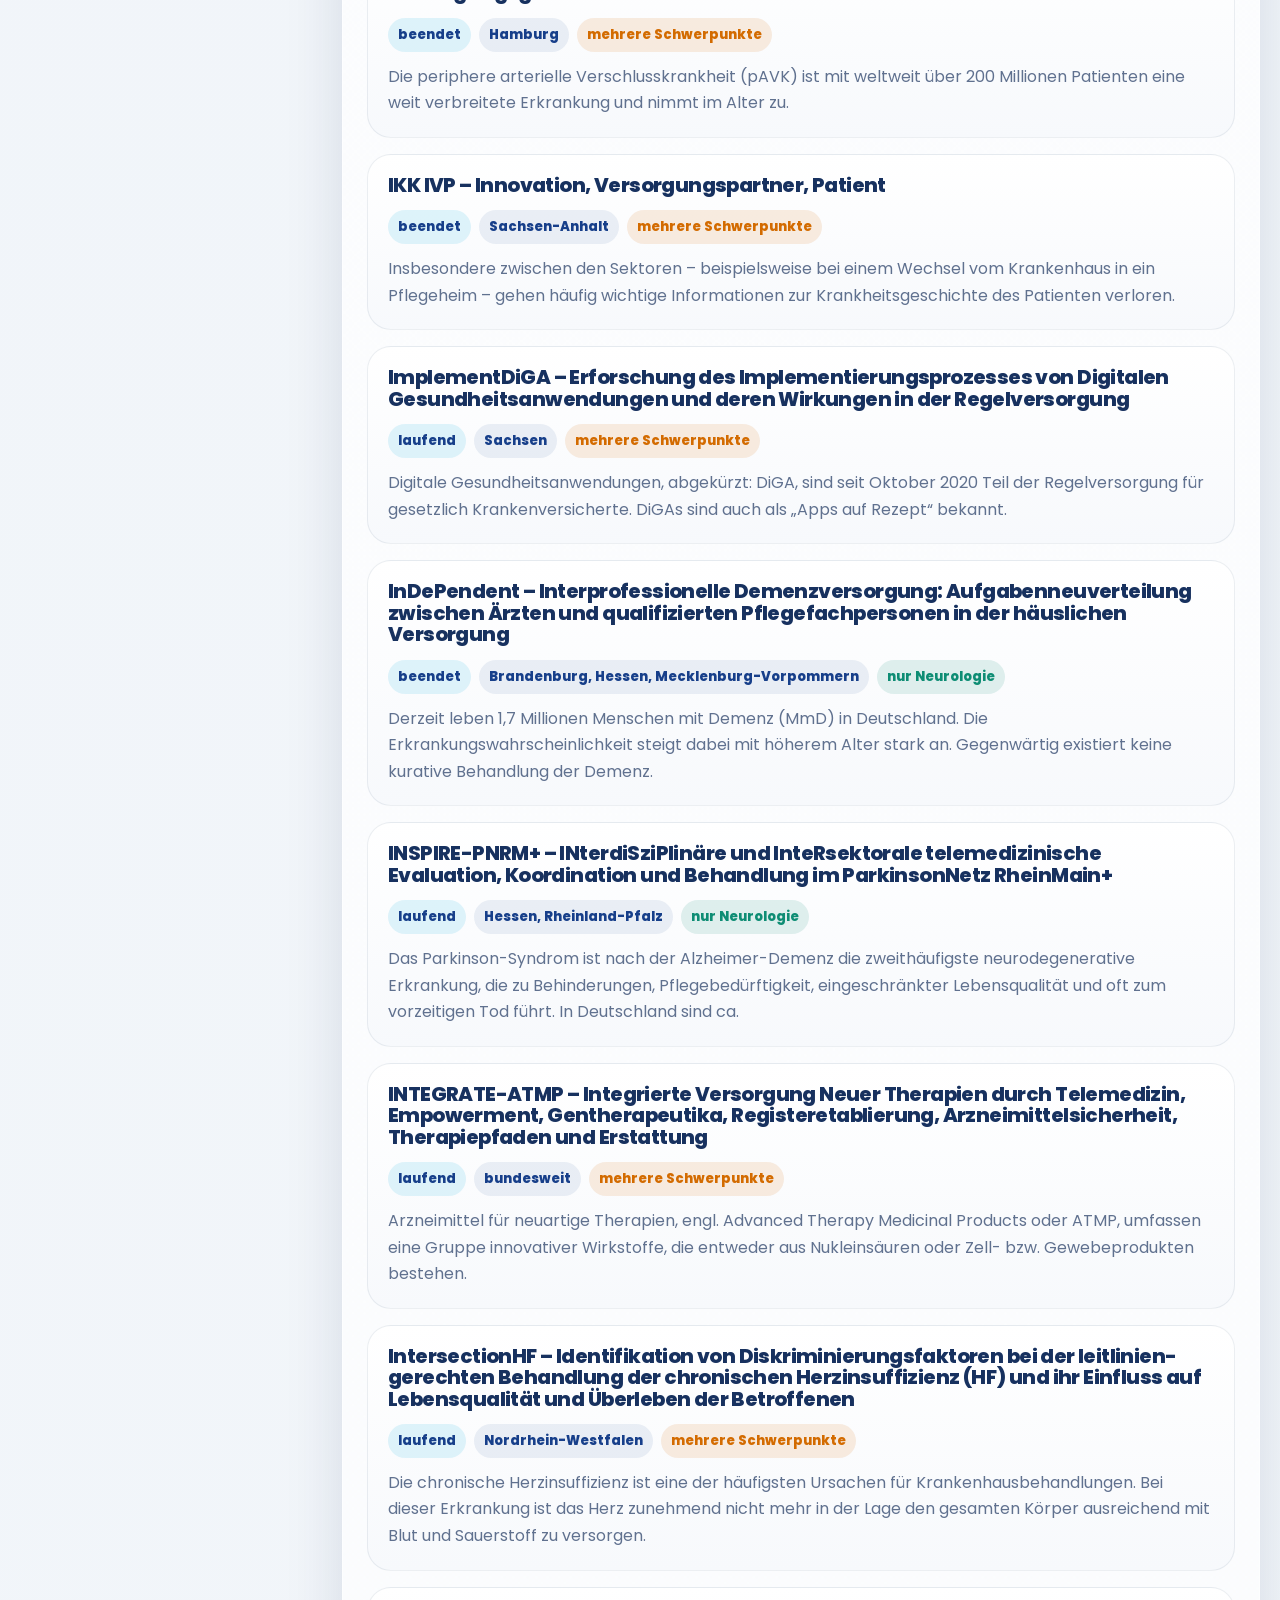
==== commit 580bc7b6: "Use neutral regional sidebar heading" ====
--- a/docs/index.html
+++ b/docs/index.html
@@ -126,7 +126,7 @@
                 <p id="map-active-count" class="map-side-copy">Wird geladen ...</p>
               </div>
               <div class="map-side-card">
-                <span class="map-side-label">Stärkste Regionen</span>
+                <span class="map-side-label">Projektzahlen nach Region</span>
                 <div id="map-top-states" class="map-top-states"></div>
               </div>
               <div class="map-side-card">
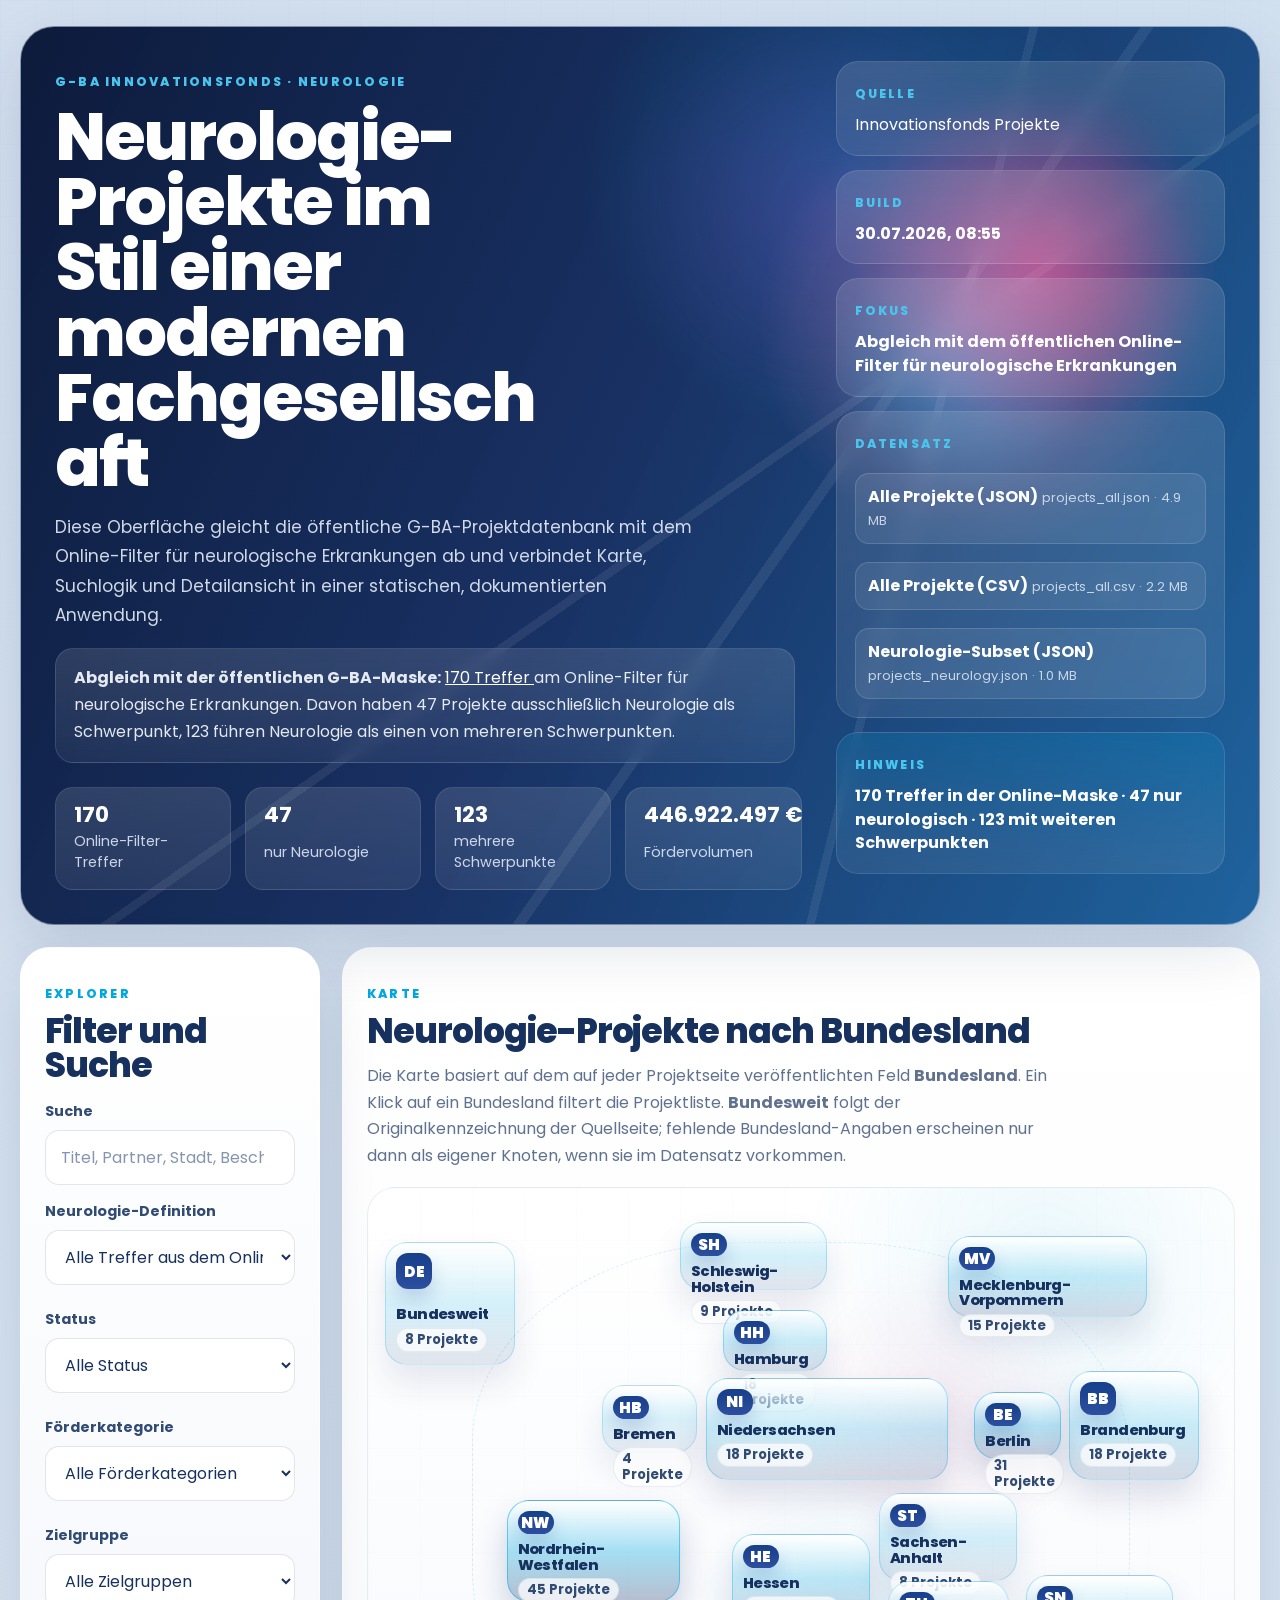
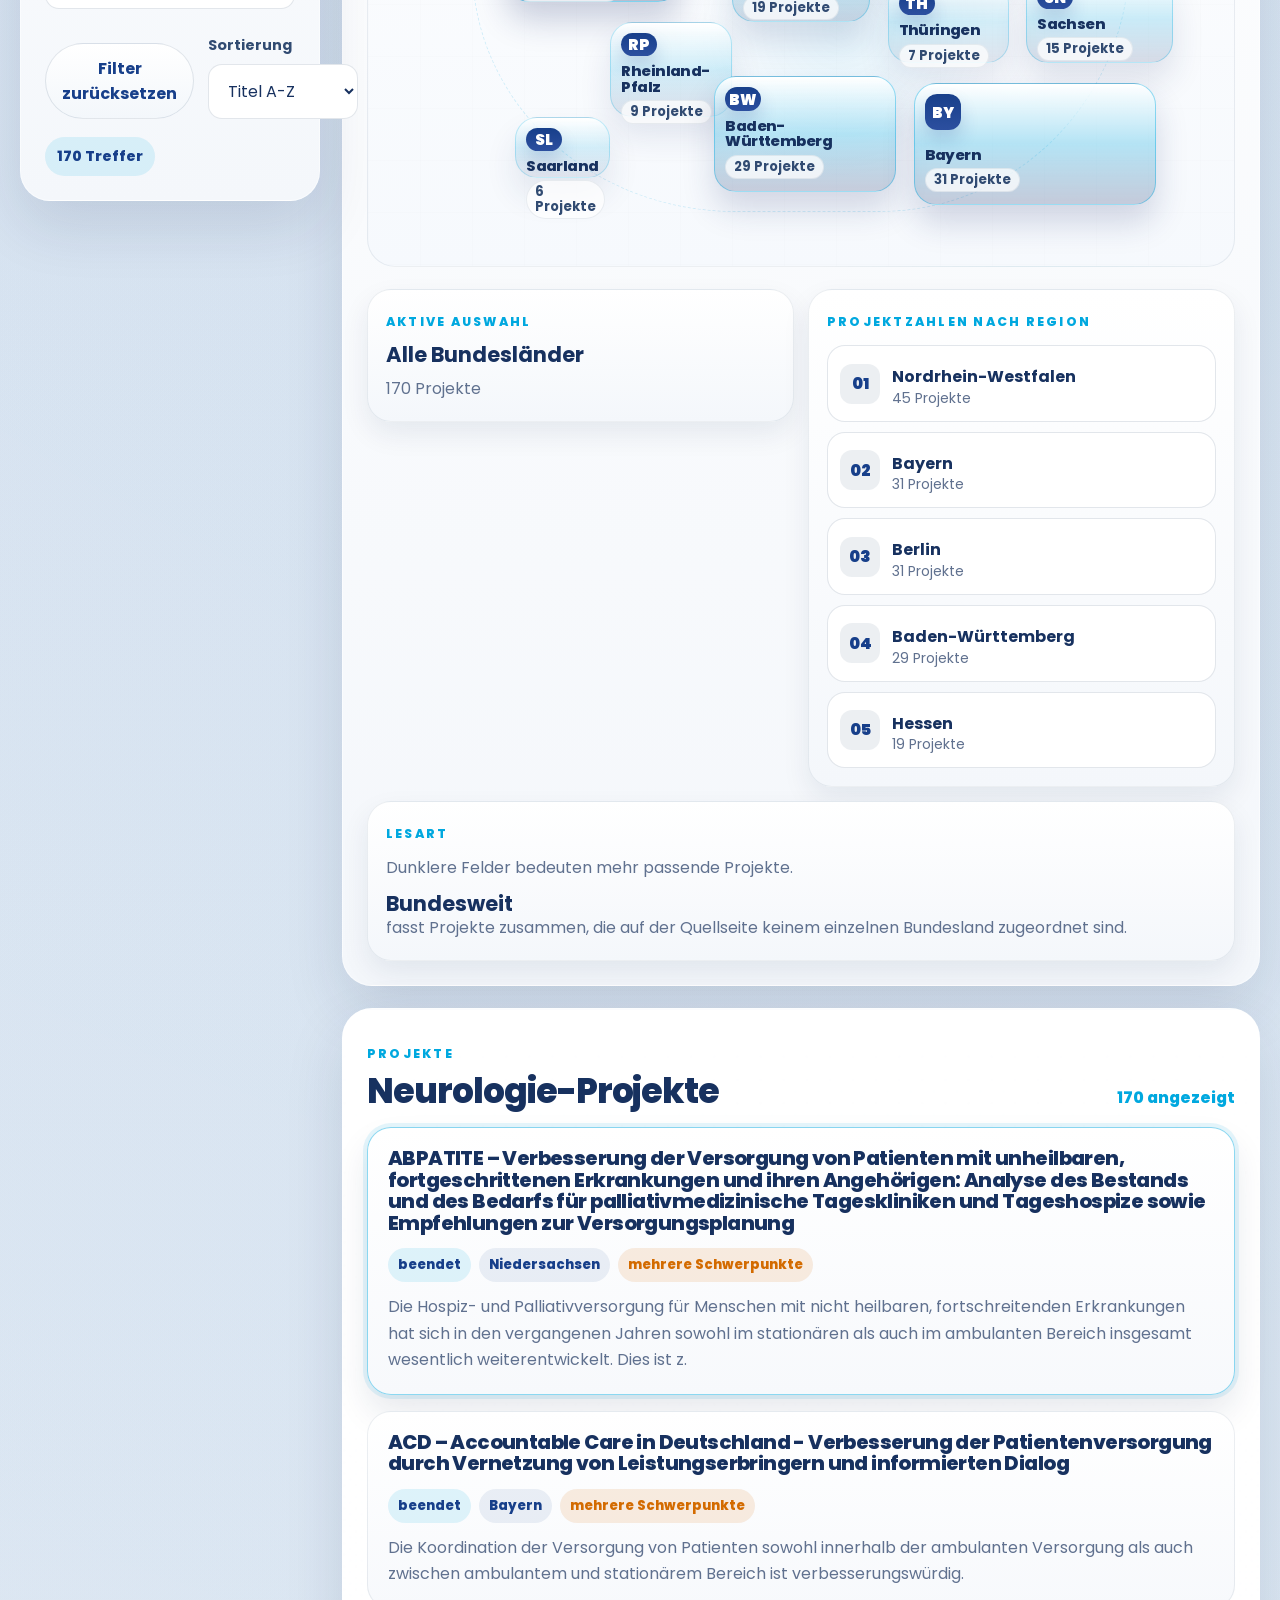
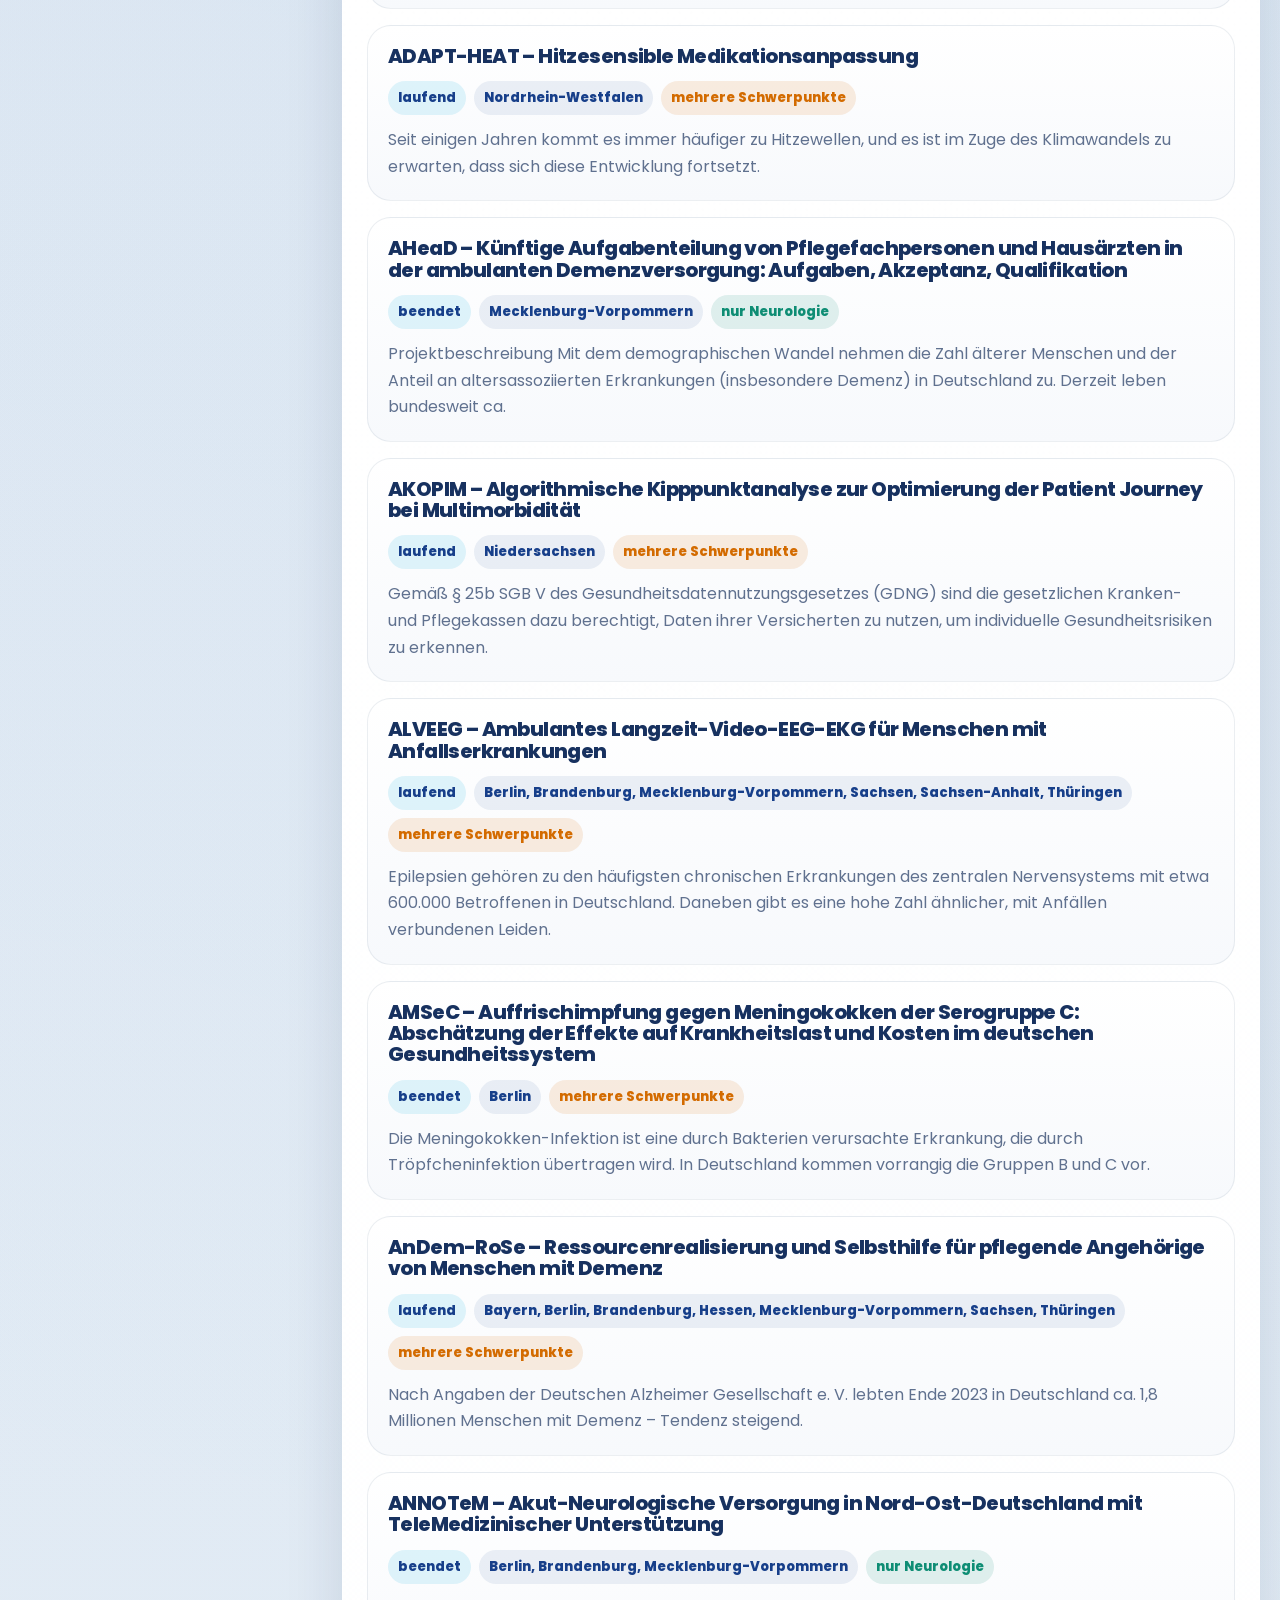
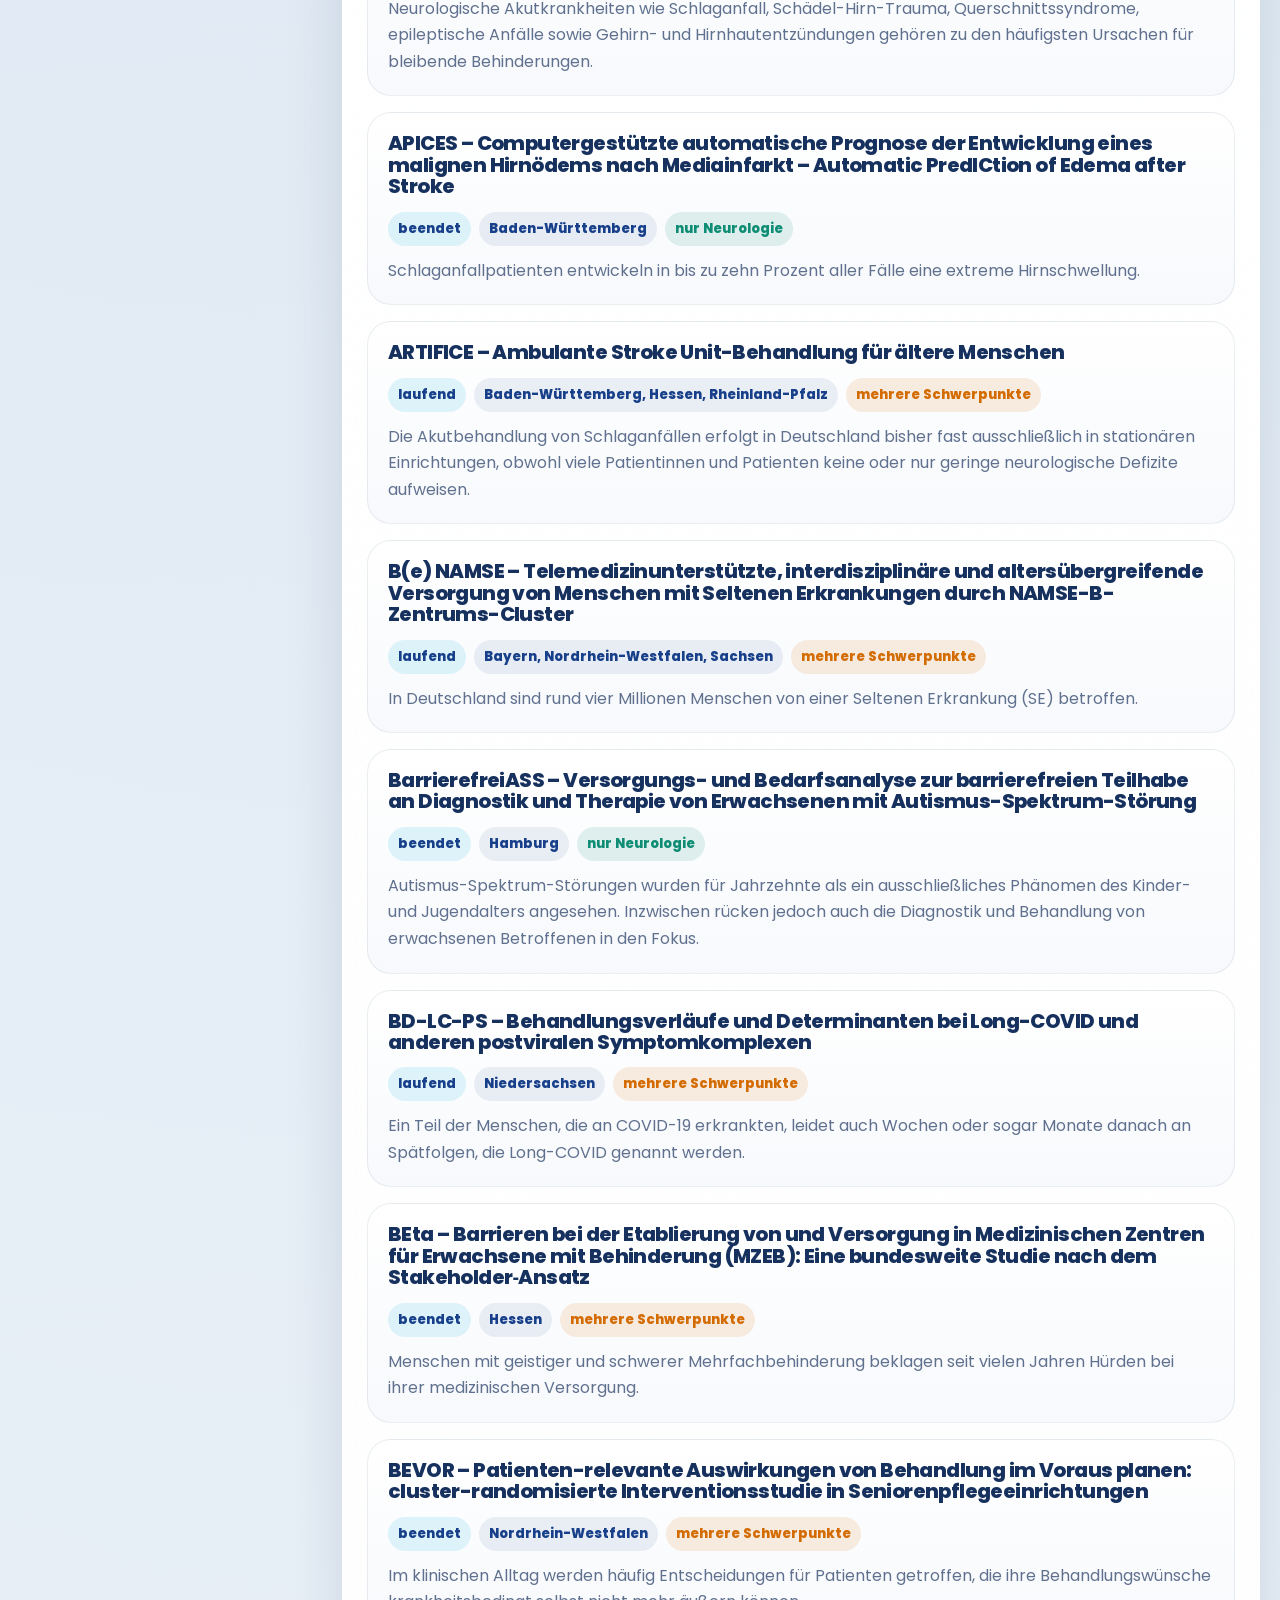
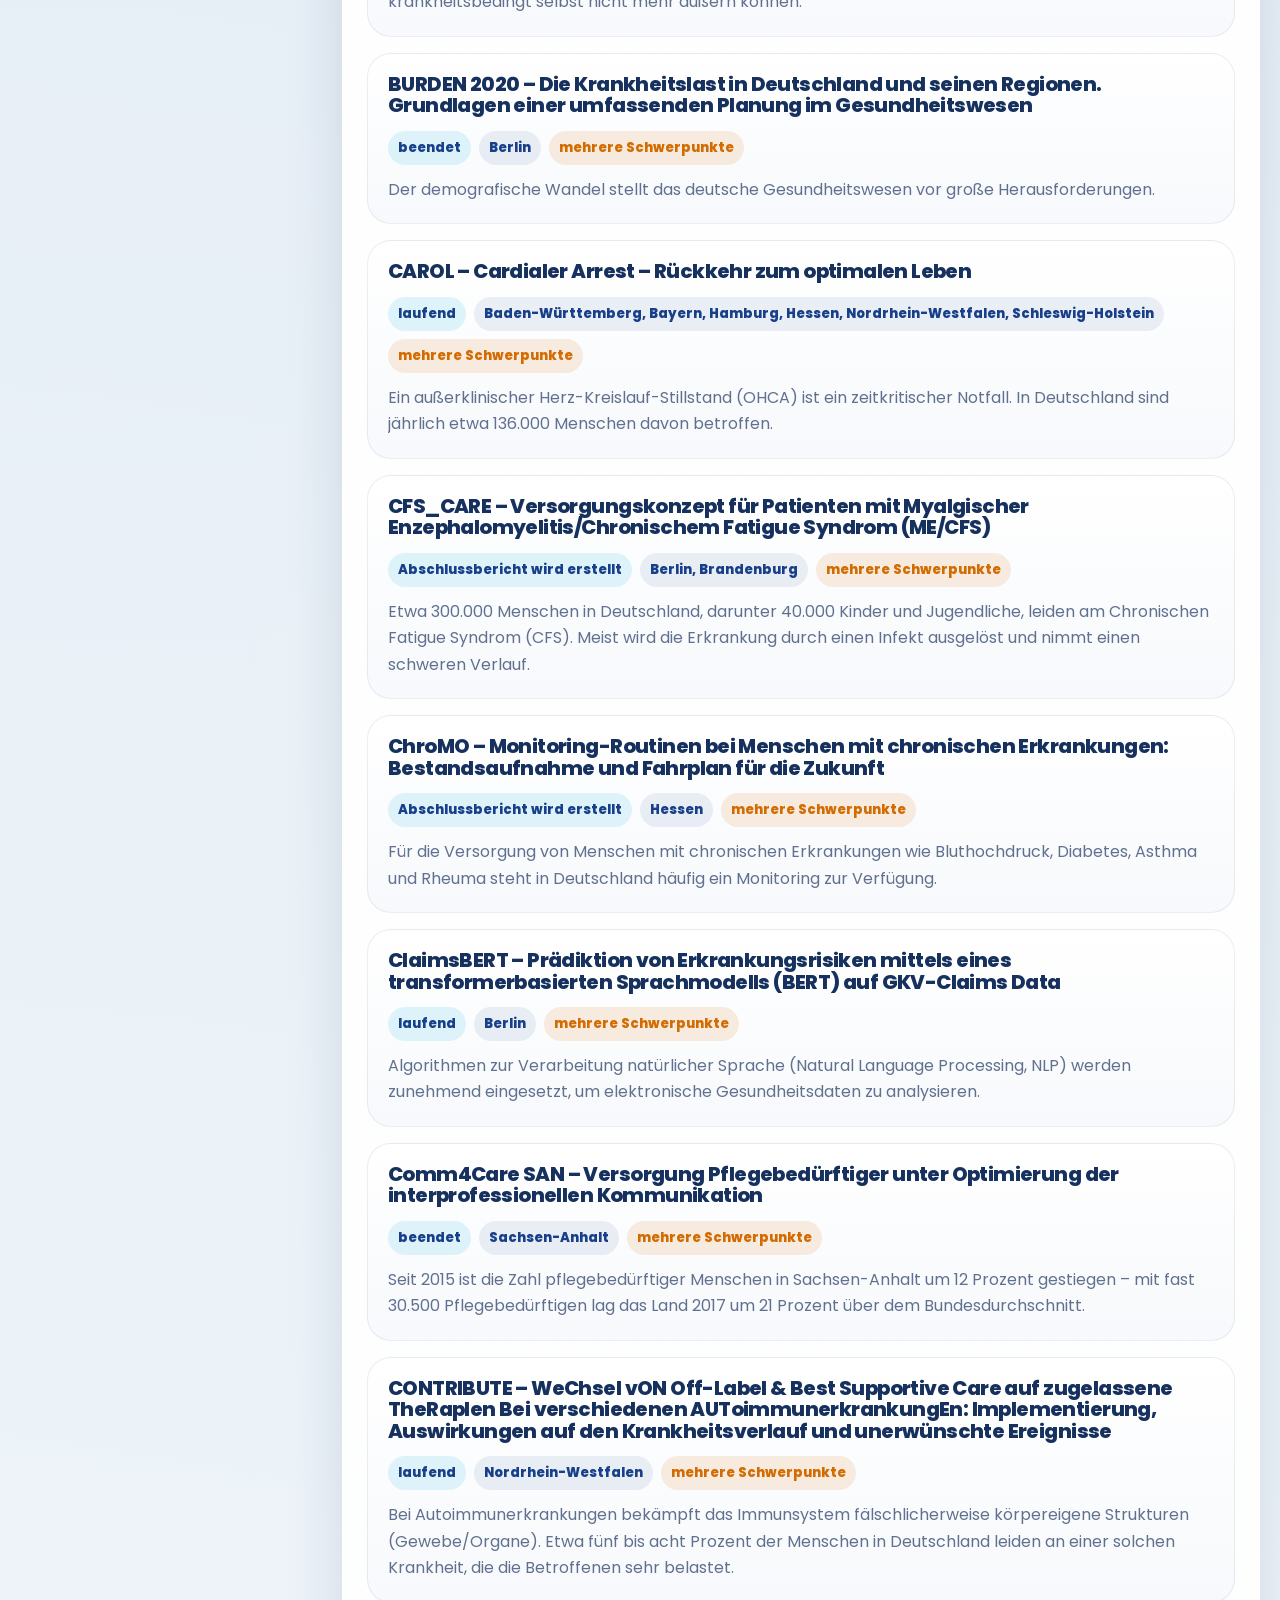
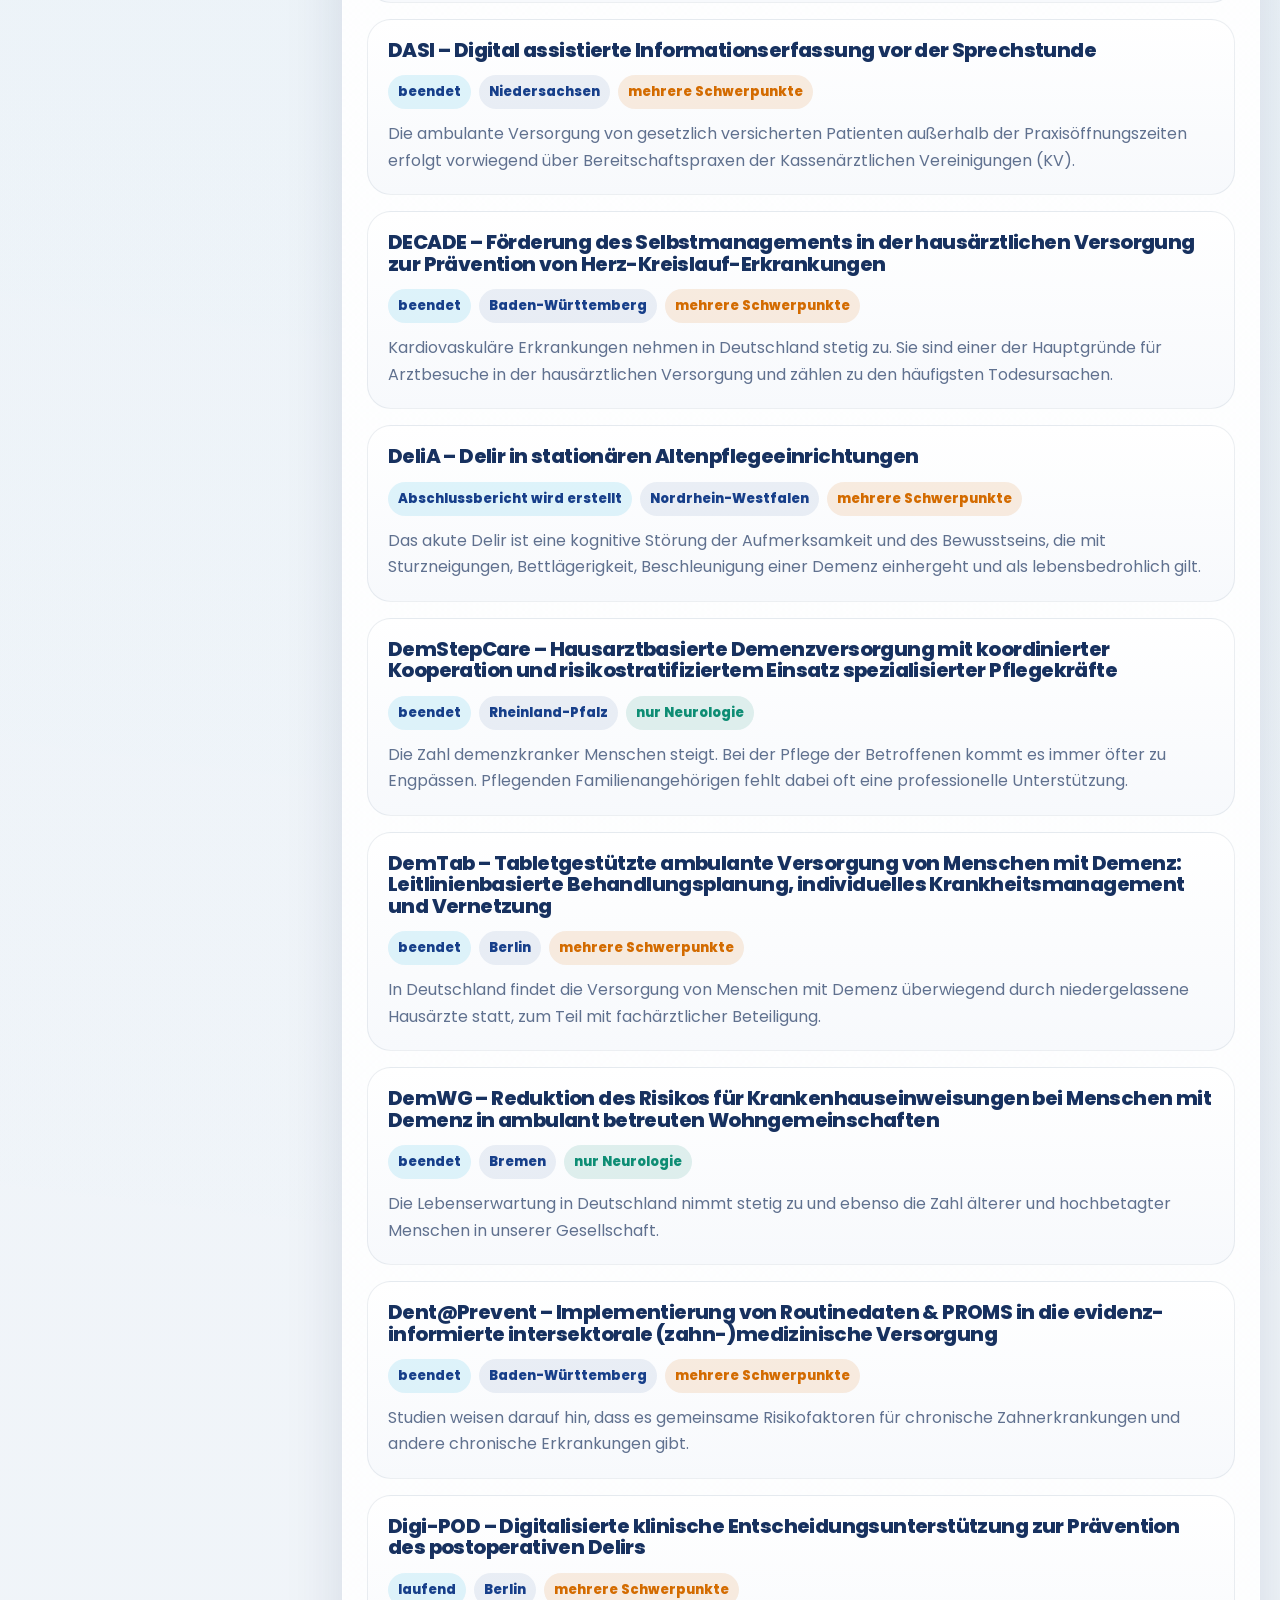
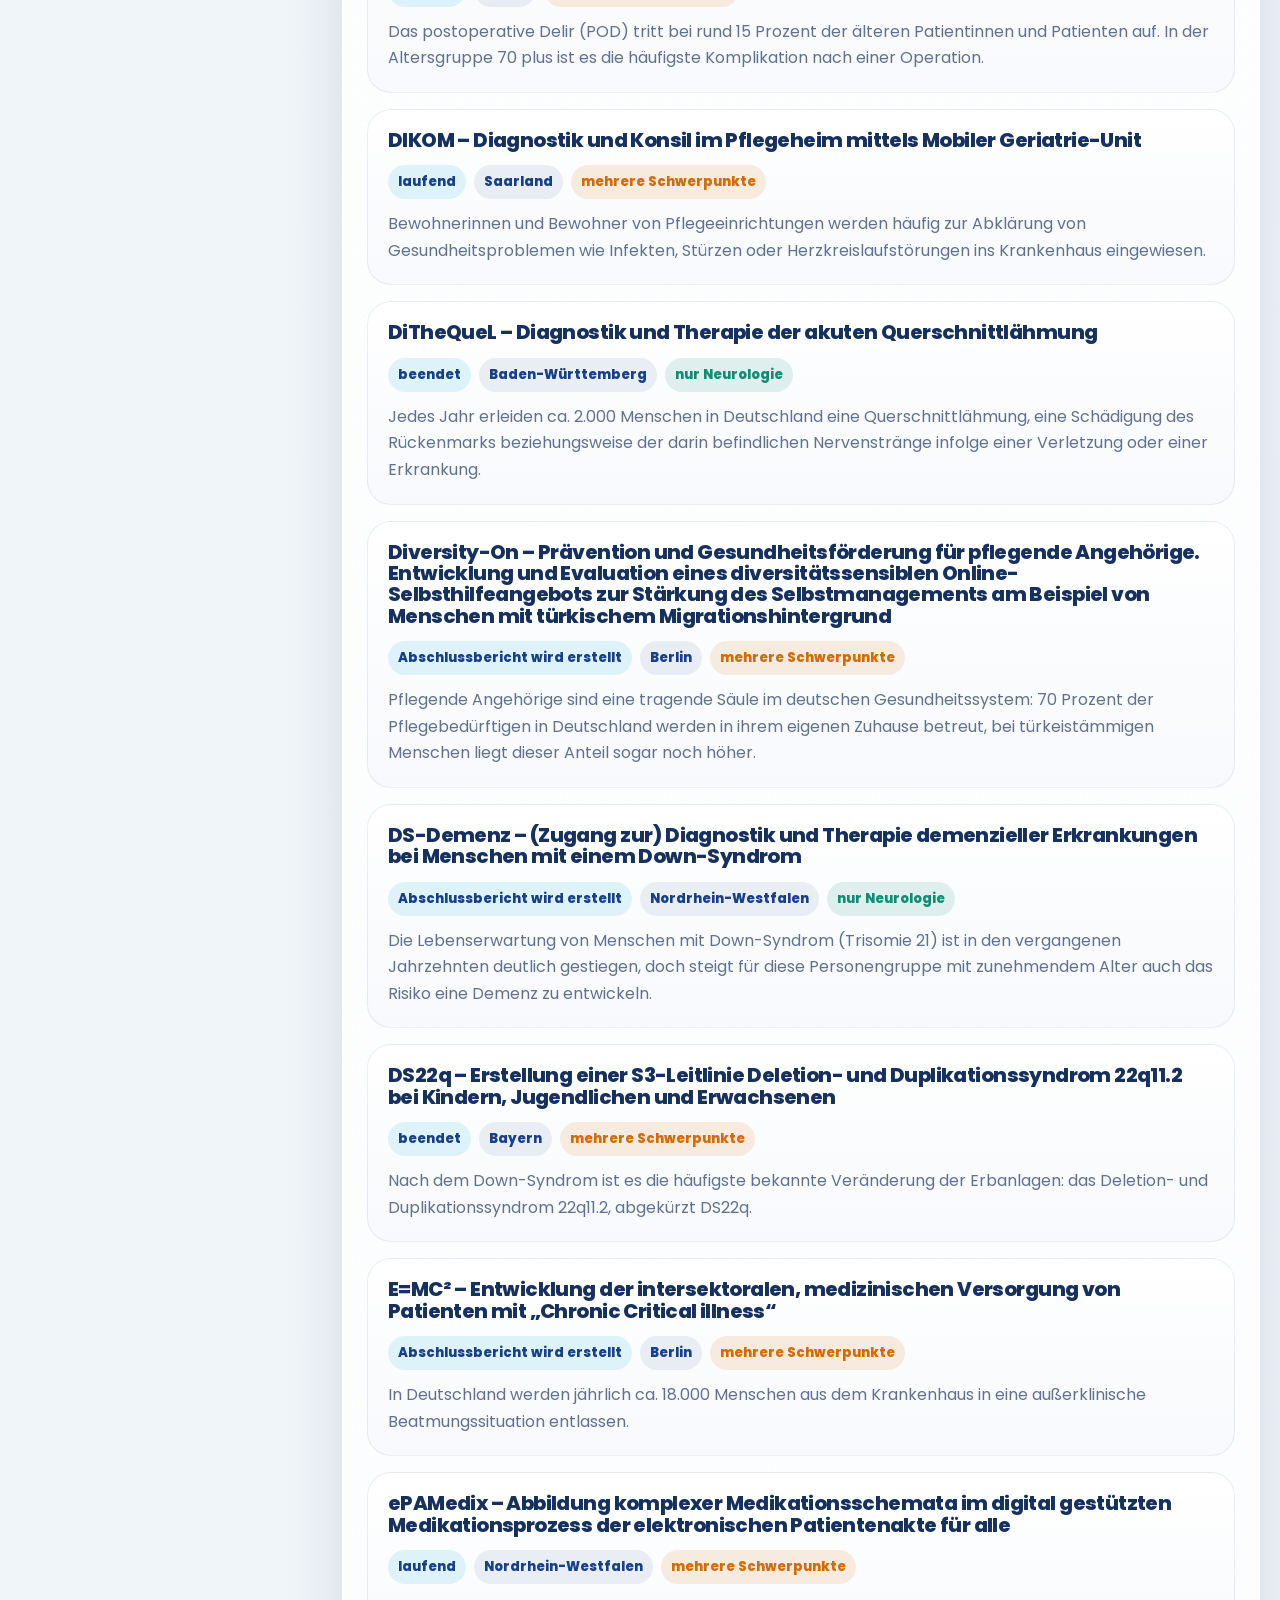
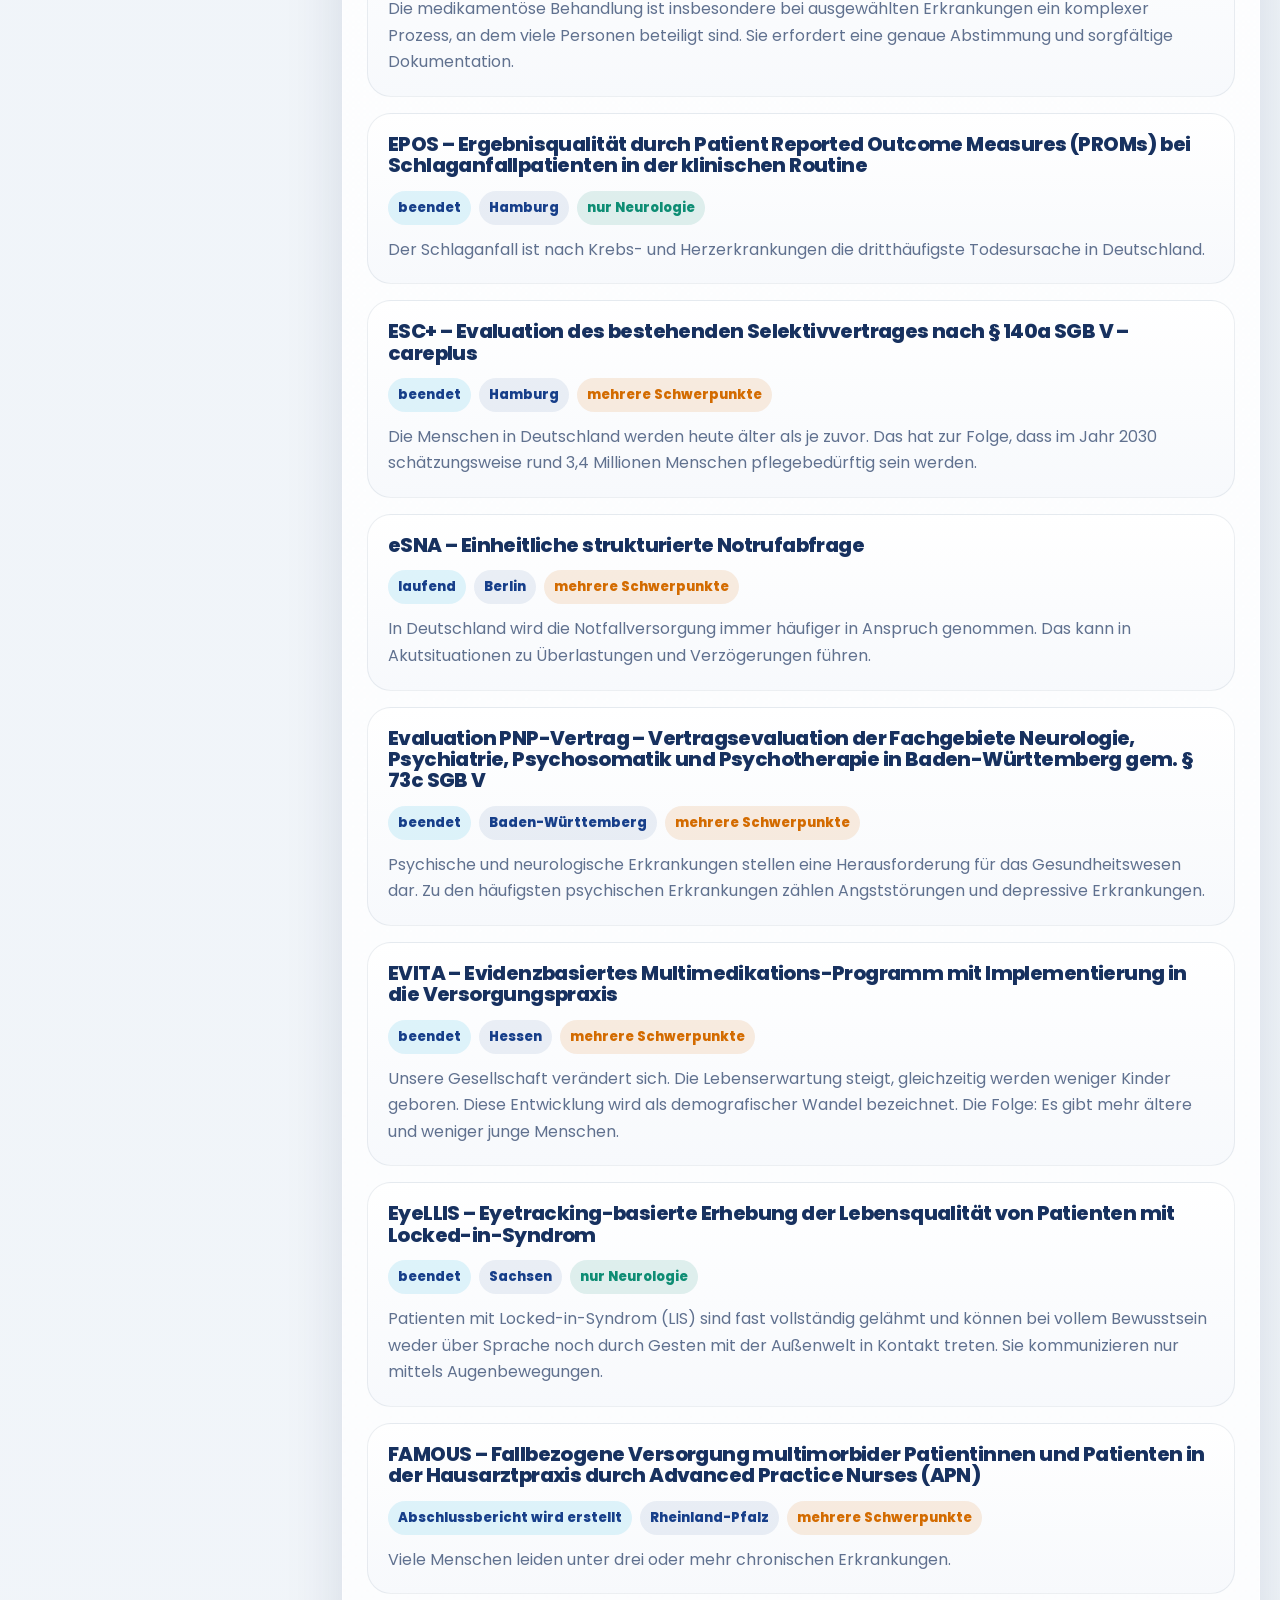
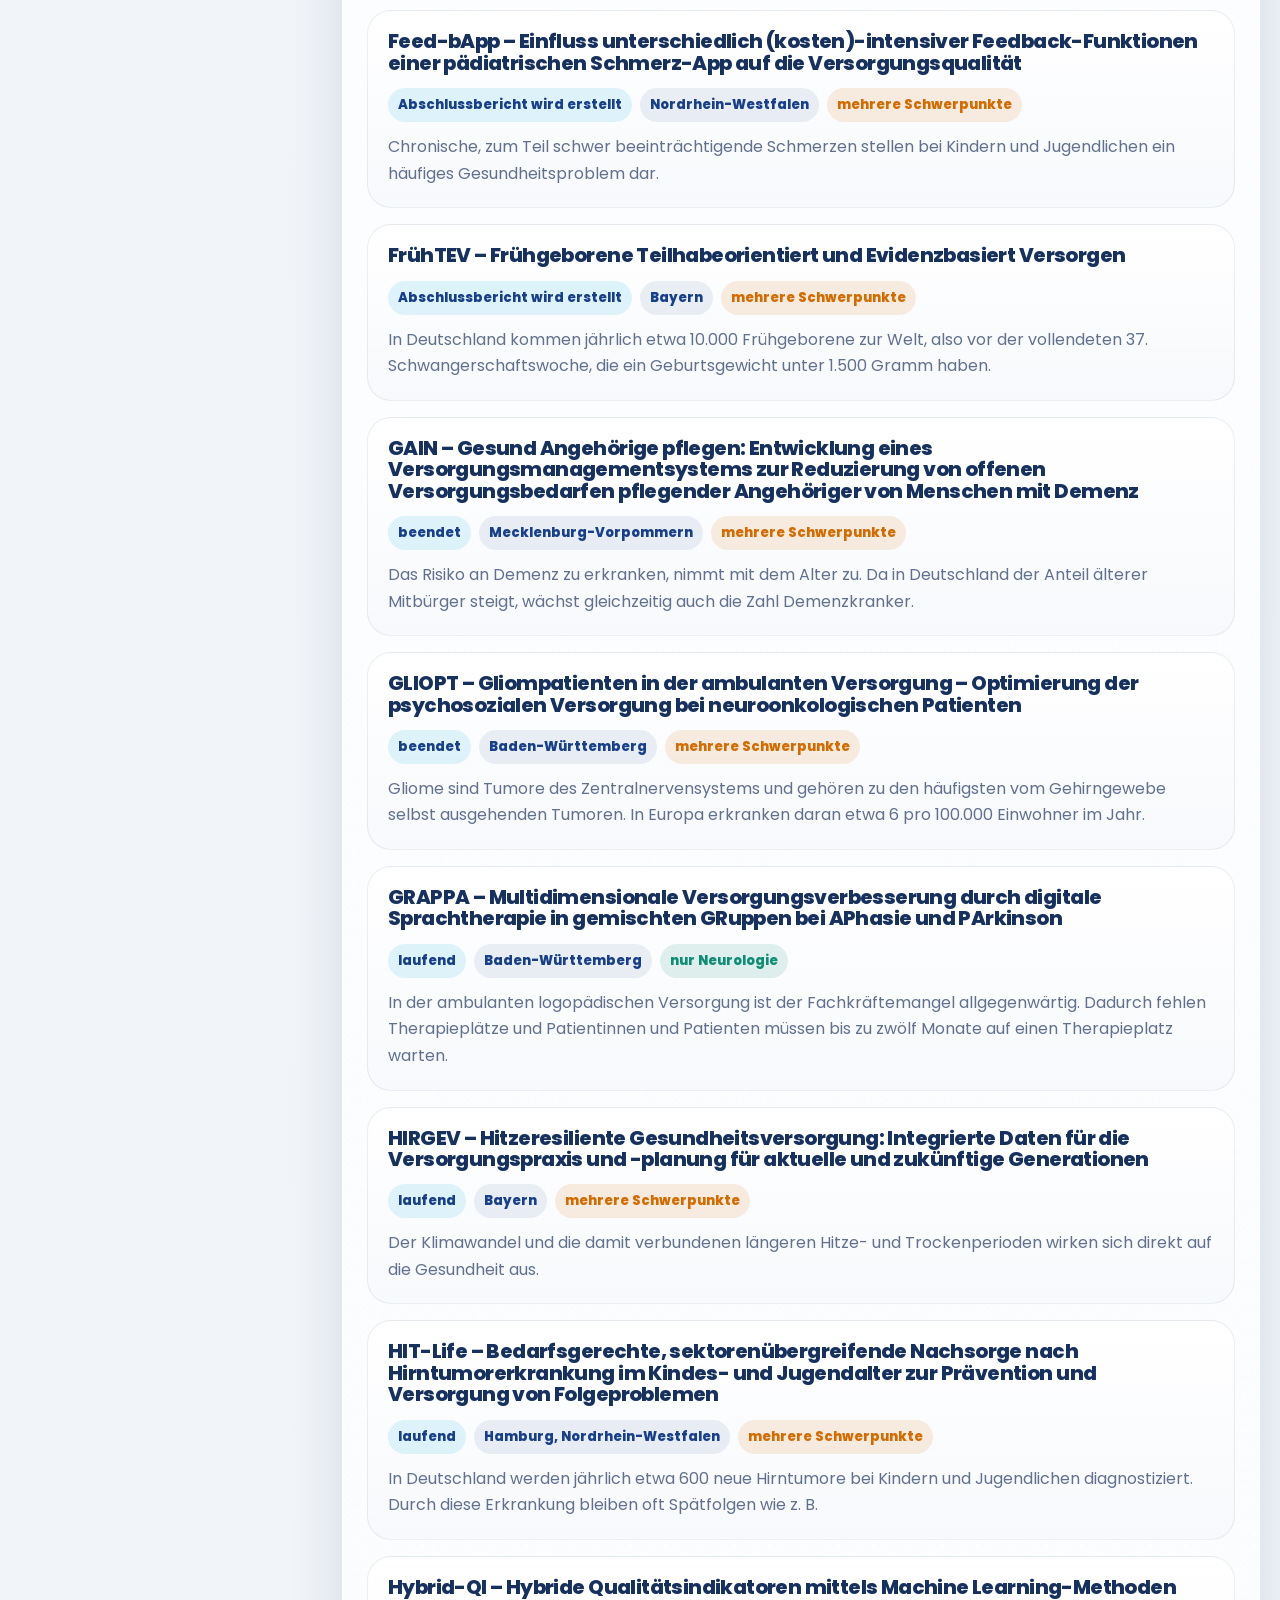
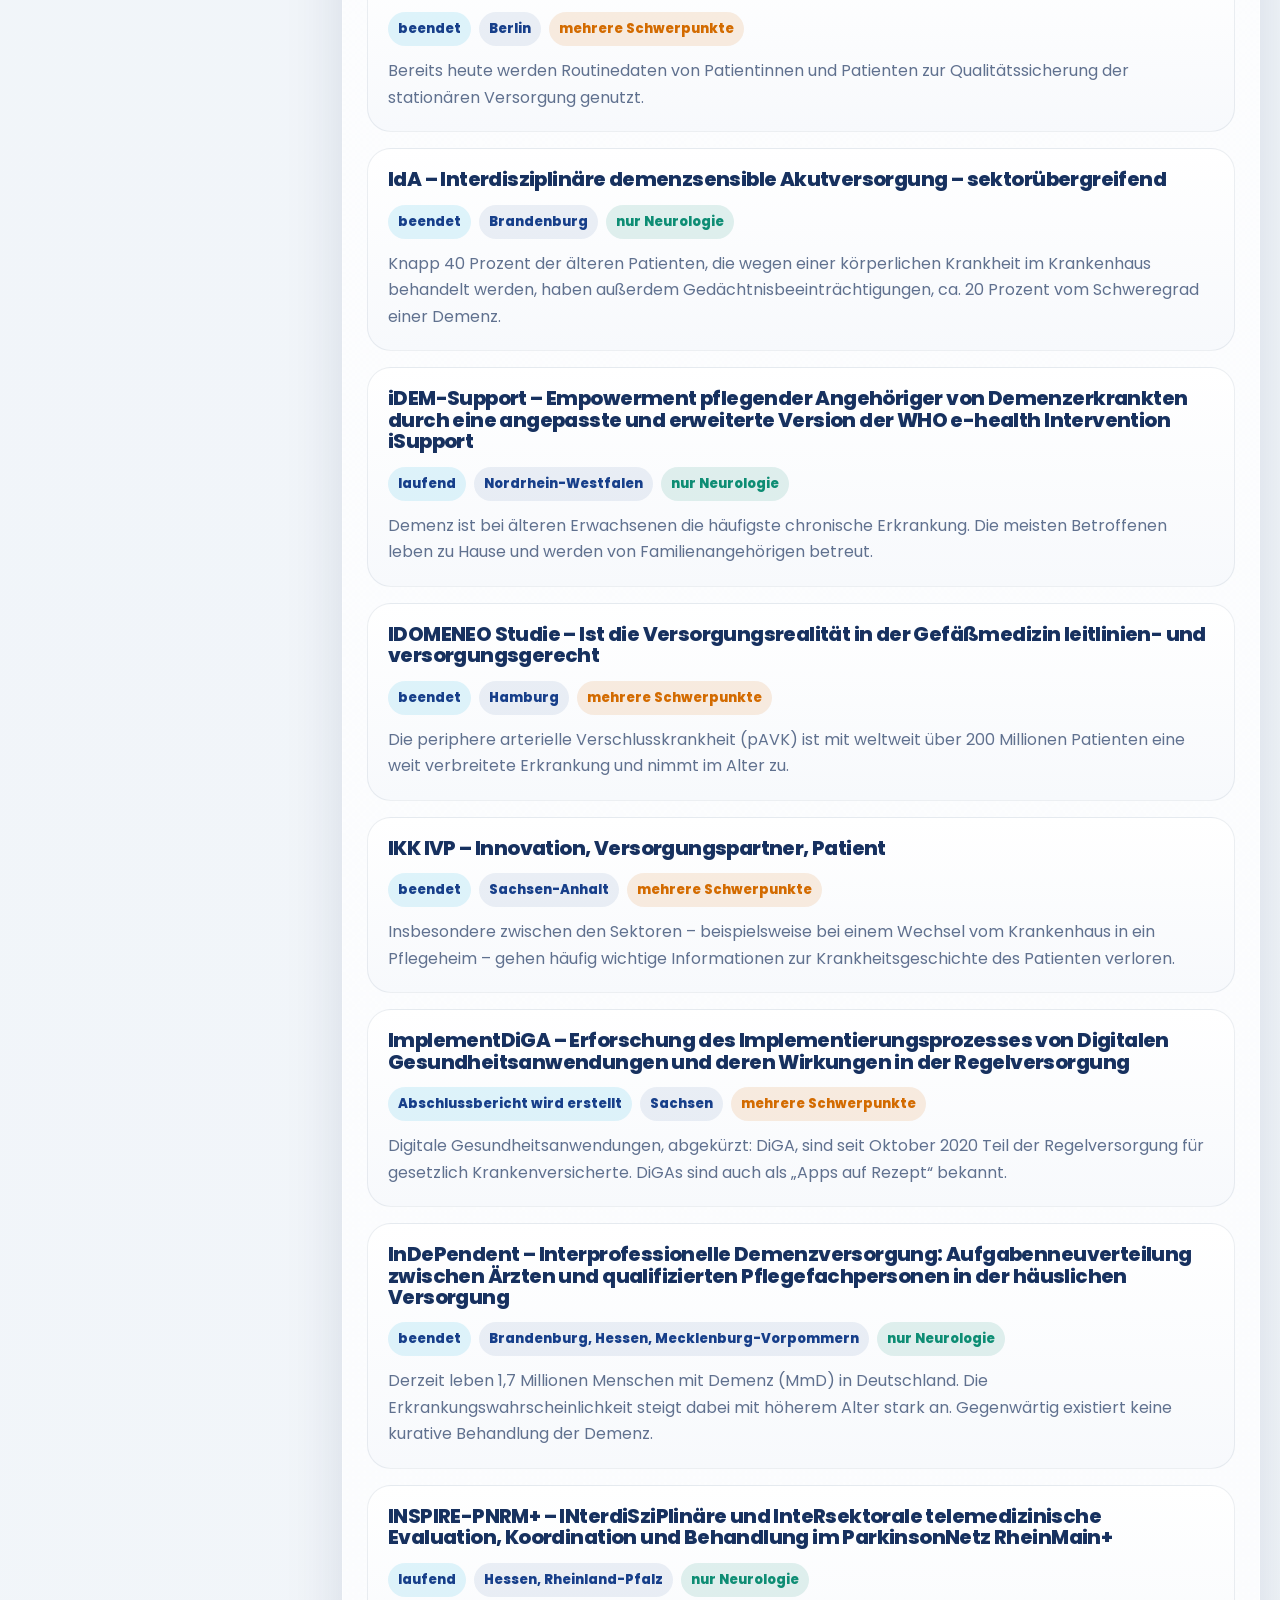
==== commit ddbd32be: "Harden automated data refresh" ====
--- a/docs/index.html
+++ b/docs/index.html
@@ -8,6 +8,7 @@
       name="description"
       content="Interaktive Karte und Explorer für neurologische Projekte aus dem G-BA Innovationsfonds."
     >
+    <link rel="icon" href="./favicon.svg" type="image/svg+xml">
     <link rel="preconnect" href="https://fonts.googleapis.com">
     <link rel="preconnect" href="https://fonts.gstatic.com" crossorigin>
     <link
--- a/docs/styles.css
+++ b/docs/styles.css
@@ -441,6 +441,7 @@
 
 .state-map {
   position: relative;
+  width: 100%;
   min-height: 720px;
   aspect-ratio: 1.2;
   border-radius: 28px;
@@ -479,15 +480,16 @@
 .state-tile {
   position: absolute;
   z-index: 1;
-  display: grid;
-  grid-template-rows: auto 1fr;
-  gap: 10px;
-  padding: 12px;
+  display: flex;
+  flex-direction: column;
+  align-items: flex-start;
+  gap: 8px;
+  padding: 10px 10px 12px;
   border-radius: 22px;
   border: 1px solid var(--line);
   cursor: pointer;
   text-align: left;
-  transition: transform 0.22s ease, box-shadow 0.22s ease, border-color 0.22s ease;
+  transition: transform 0.22s ease, box-shadow 0.22s ease, border-color 0.22s ease, background 0.22s ease;
 }
 
 .state-tile:hover {
@@ -509,30 +511,48 @@
   display: inline-flex;
   align-items: center;
   justify-content: center;
-  width: 40px;
-  height: 40px;
-  border-radius: 13px;
+  width: 36px;
+  height: 36px;
+  border-radius: 12px;
   background: linear-gradient(180deg, var(--brand), var(--brand-2));
   color: #ffffff;
-  font-size: 1rem;
+  font-size: 0.94rem;
   font-weight: 900;
+  box-shadow: 0 10px 18px rgba(23, 63, 138, 0.18);
 }
 
 .state-copy {
   display: grid;
-  align-content: end;
   gap: 6px;
+  width: 100%;
+  margin-top: auto;
 }
 
 .state-name {
-  font-size: clamp(1rem, 1.3vw, 1.25rem);
-  line-height: 1.05;
+  display: grid;
+  gap: 1px;
+  font-size: clamp(0.92rem, 1.08vw, 1.14rem);
+  line-height: 0.98;
+  letter-spacing: -0.04em;
+}
+
+.state-name-line {
+  display: block;
 }
 
 .state-count {
+  display: inline-flex;
+  align-items: center;
+  width: fit-content;
+  max-width: 100%;
+  padding: 4px 9px;
+  border-radius: 999px;
+  background: rgba(255, 255, 255, 0.74);
   color: var(--ink-2);
-  font-size: 0.94rem;
-  line-height: 1.36;
+  font-size: 0.82rem;
+  font-weight: 700;
+  line-height: 1.2;
+  box-shadow: inset 0 0 0 1px rgba(23, 49, 95, 0.08);
 }
 
 .map-sidebar {
@@ -806,6 +826,33 @@
   }
 }
 
+@media (max-width: 1560px) {
+  .map-shell {
+    grid-template-columns: 1fr;
+  }
+
+  .map-sidebar {
+    grid-template-columns: repeat(3, minmax(0, 1fr));
+    align-items: start;
+  }
+}
+
+@media (max-width: 1320px) {
+  .state-map {
+    min-height: clamp(540px, 58vw, 680px);
+    aspect-ratio: auto;
+  }
+
+  .map-sidebar {
+    grid-template-columns: repeat(2, minmax(0, 1fr));
+    align-items: start;
+  }
+
+  .map-side-card:last-child {
+    grid-column: 1 / -1;
+  }
+}
+
 @media (max-width: 1140px) {
   .hero {
     grid-template-columns: 1fr;
@@ -832,42 +879,24 @@
   .map-shell {
     grid-template-columns: 1fr;
   }
-}
-
-@media (max-width: 760px) {
-  .page-shell {
-    width: min(100% - 20px, 100%);
-    padding-top: 14px;
-  }
-
-  .hero,
-  .card {
-    padding: 22px;
-    border-radius: 26px;
-  }
-
-  .hero h1 {
-    max-width: 12ch;
-    font-size: clamp(2.8rem, 11vw, 4.4rem);
-  }
-
-  .hero-stats {
+
+  .map-sidebar {
     grid-template-columns: 1fr;
   }
 
-  .toolbar,
-  .section-heading-split {
-    flex-direction: column;
-    align-items: stretch;
-  }
-
+  .map-side-card:last-child {
+    grid-column: auto;
+  }
+}
+
+@media (max-width: 1240px) {
   .state-map {
     display: grid;
-    grid-template-columns: repeat(2, minmax(0, 1fr));
-    gap: 12px;
+    grid-template-columns: repeat(3, minmax(0, 1fr));
+    gap: 14px;
     min-height: auto;
     aspect-ratio: auto;
-    padding: 12px;
+    padding: 14px;
   }
 
   .state-map::before,
@@ -881,6 +910,68 @@
     top: auto !important;
     width: auto !important;
     height: auto !important;
+    min-height: 138px;
+    gap: 14px;
+    padding: 14px;
+    border-radius: 24px;
+  }
+
+  .state-code {
+    width: 42px;
+    height: 42px;
+    border-radius: 14px;
+    font-size: 1rem;
+  }
+
+  .state-copy {
+    gap: 8px;
+  }
+
+  .state-name {
+    gap: 2px;
+    font-size: clamp(0.98rem, 1.22vw, 1.26rem);
+  }
+
+  .state-count {
+    padding: 6px 10px;
+    font-size: 0.9rem;
+  }
+}
+
+@media (max-width: 760px) {
+  .page-shell {
+    width: min(100% - 20px, 100%);
+    padding-top: 14px;
+  }
+
+  .hero,
+  .card {
+    padding: 22px;
+    border-radius: 26px;
+  }
+
+  .hero h1 {
+    max-width: 12ch;
+    font-size: clamp(2.8rem, 11vw, 4.4rem);
+  }
+
+  .hero-stats {
+    grid-template-columns: 1fr;
+  }
+
+  .toolbar,
+  .section-heading-split {
+    flex-direction: column;
+    align-items: stretch;
+  }
+
+  .state-map {
+    grid-template-columns: repeat(2, minmax(0, 1fr));
+    gap: 12px;
+    padding: 12px;
+  }
+
+  .state-tile {
     min-height: 150px;
   }
 }
